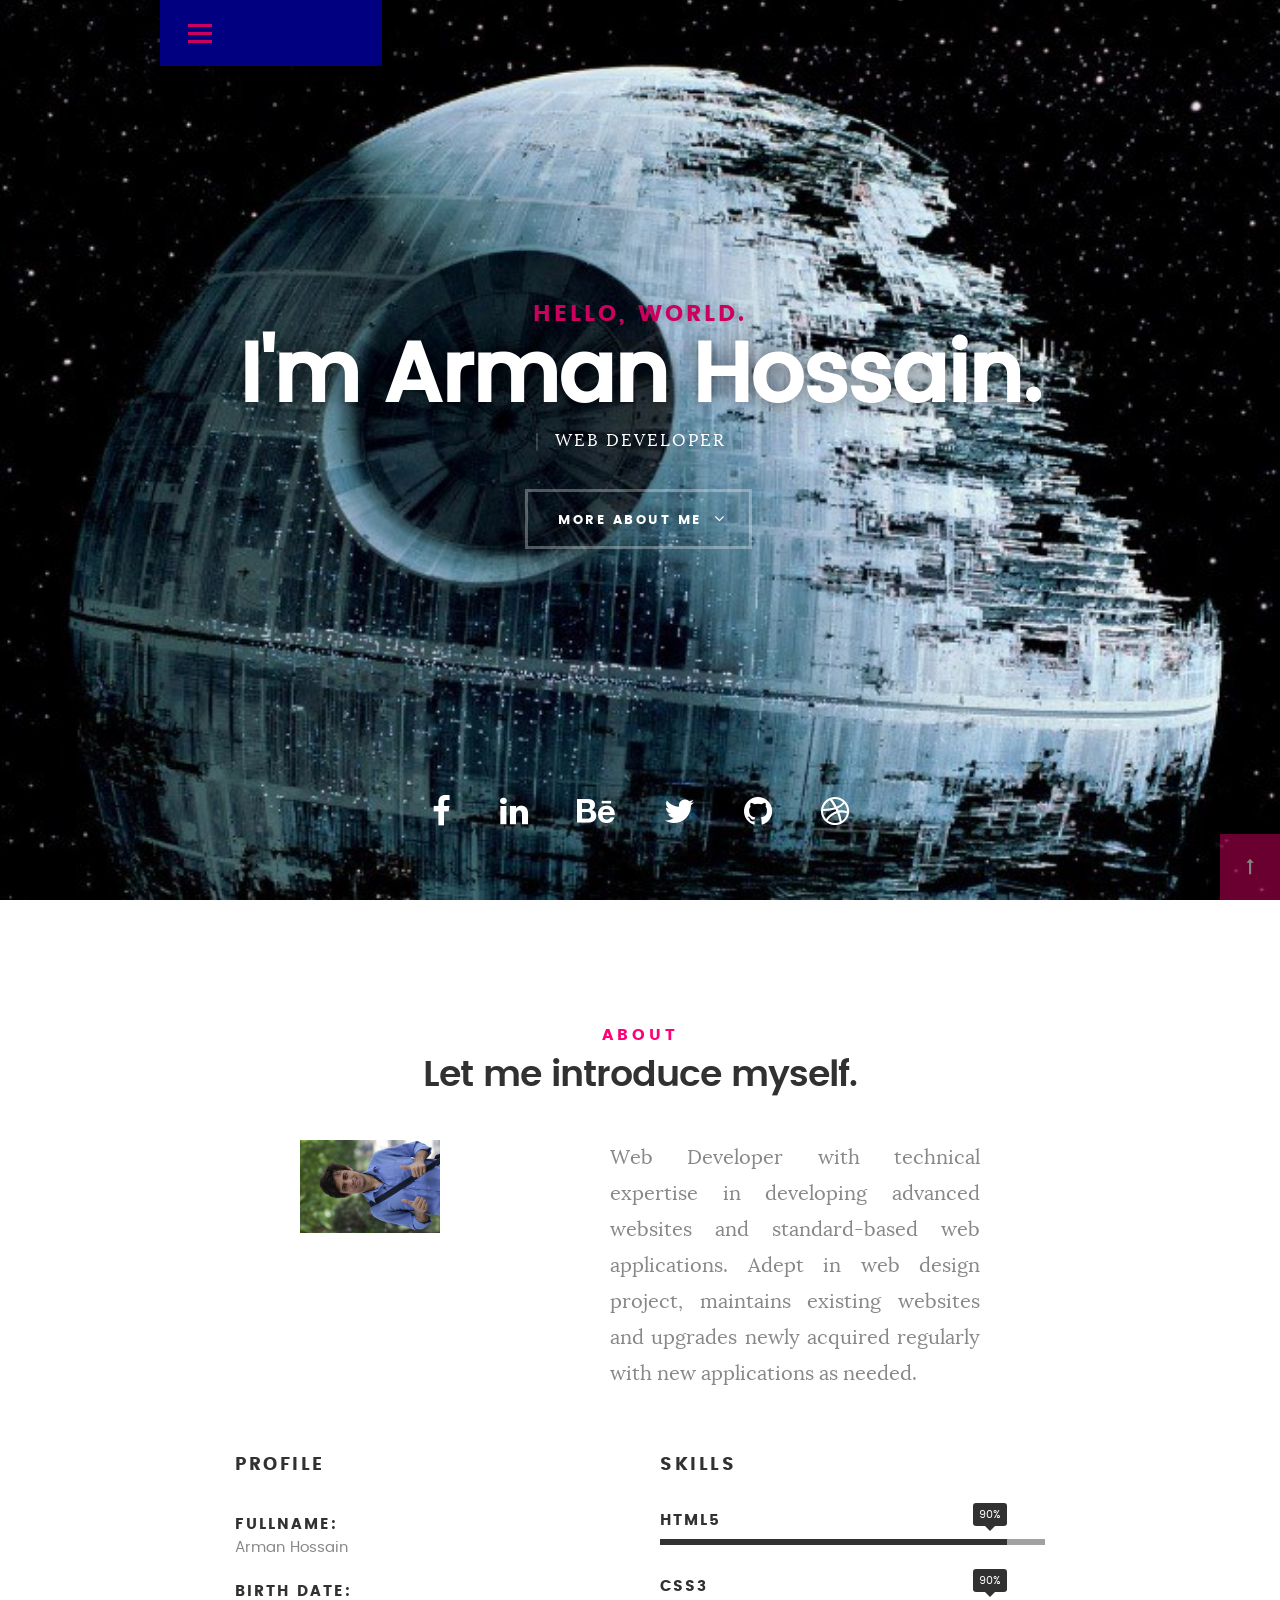
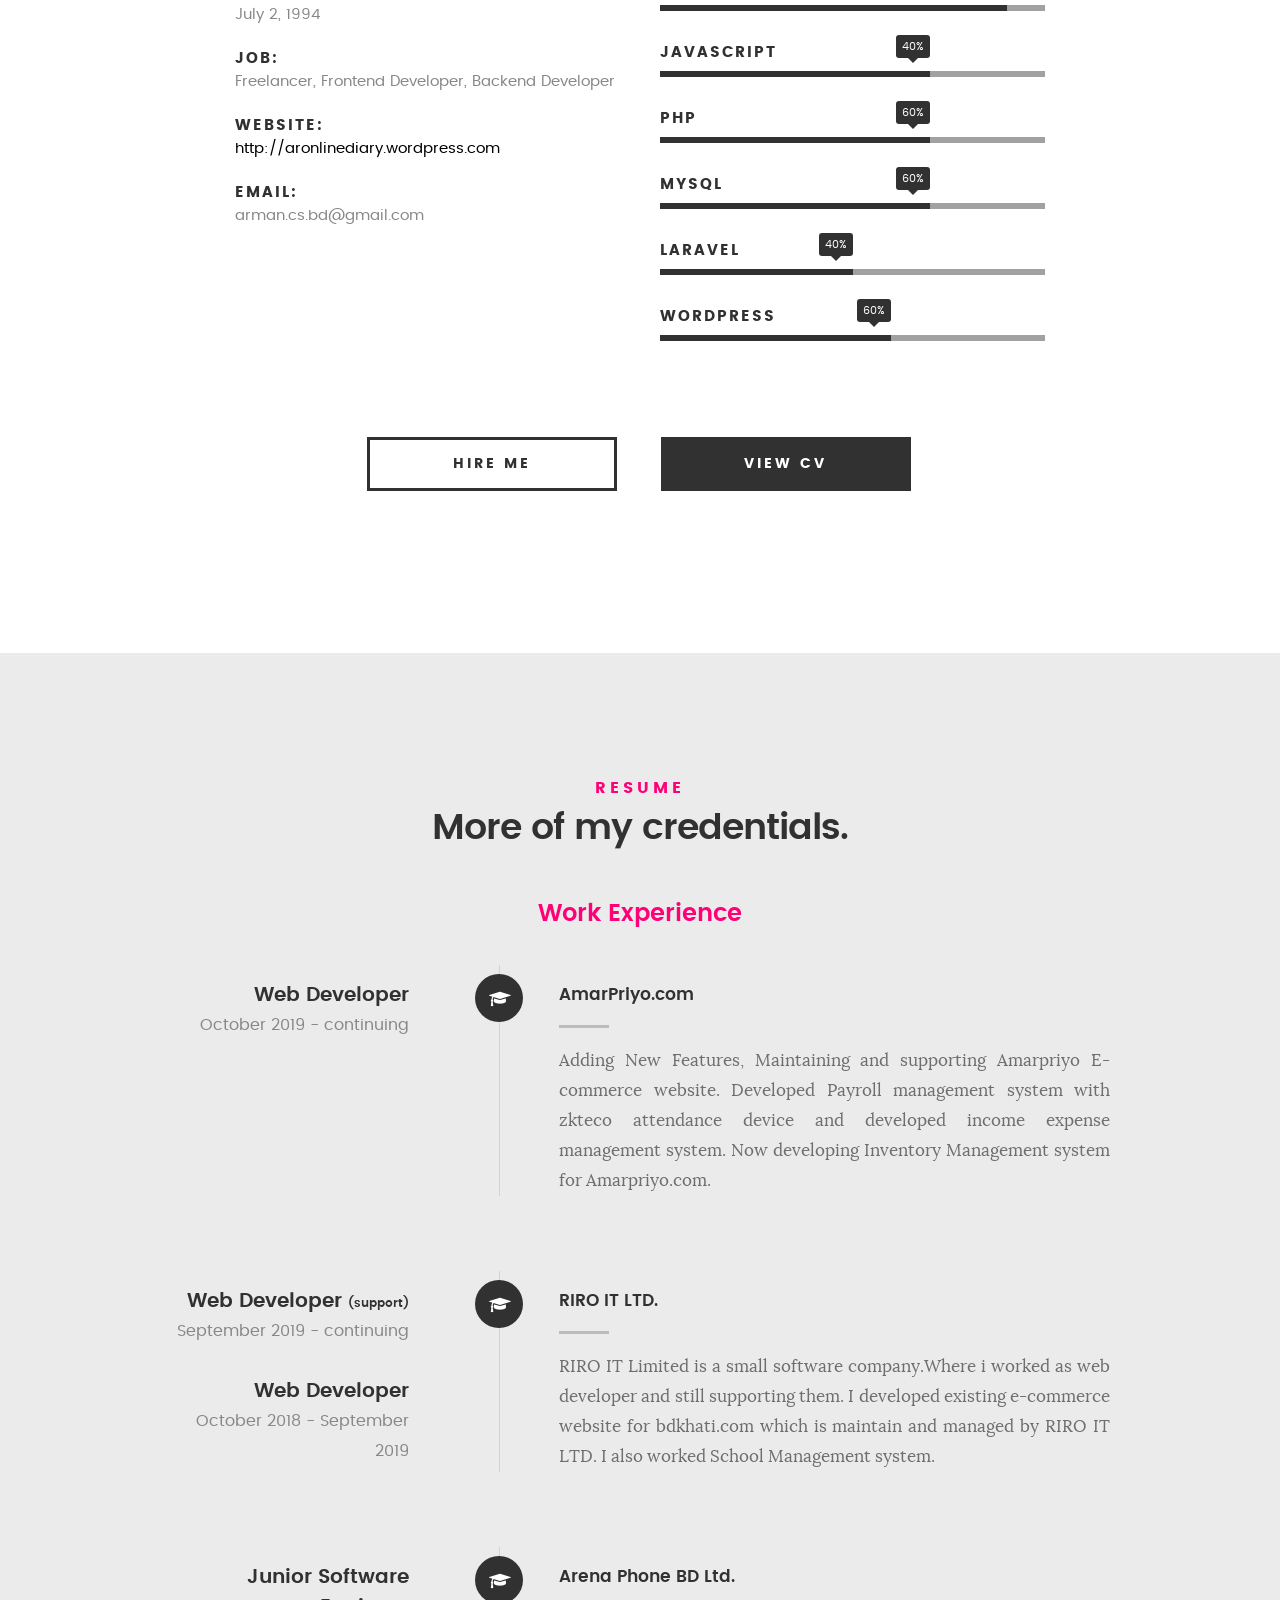
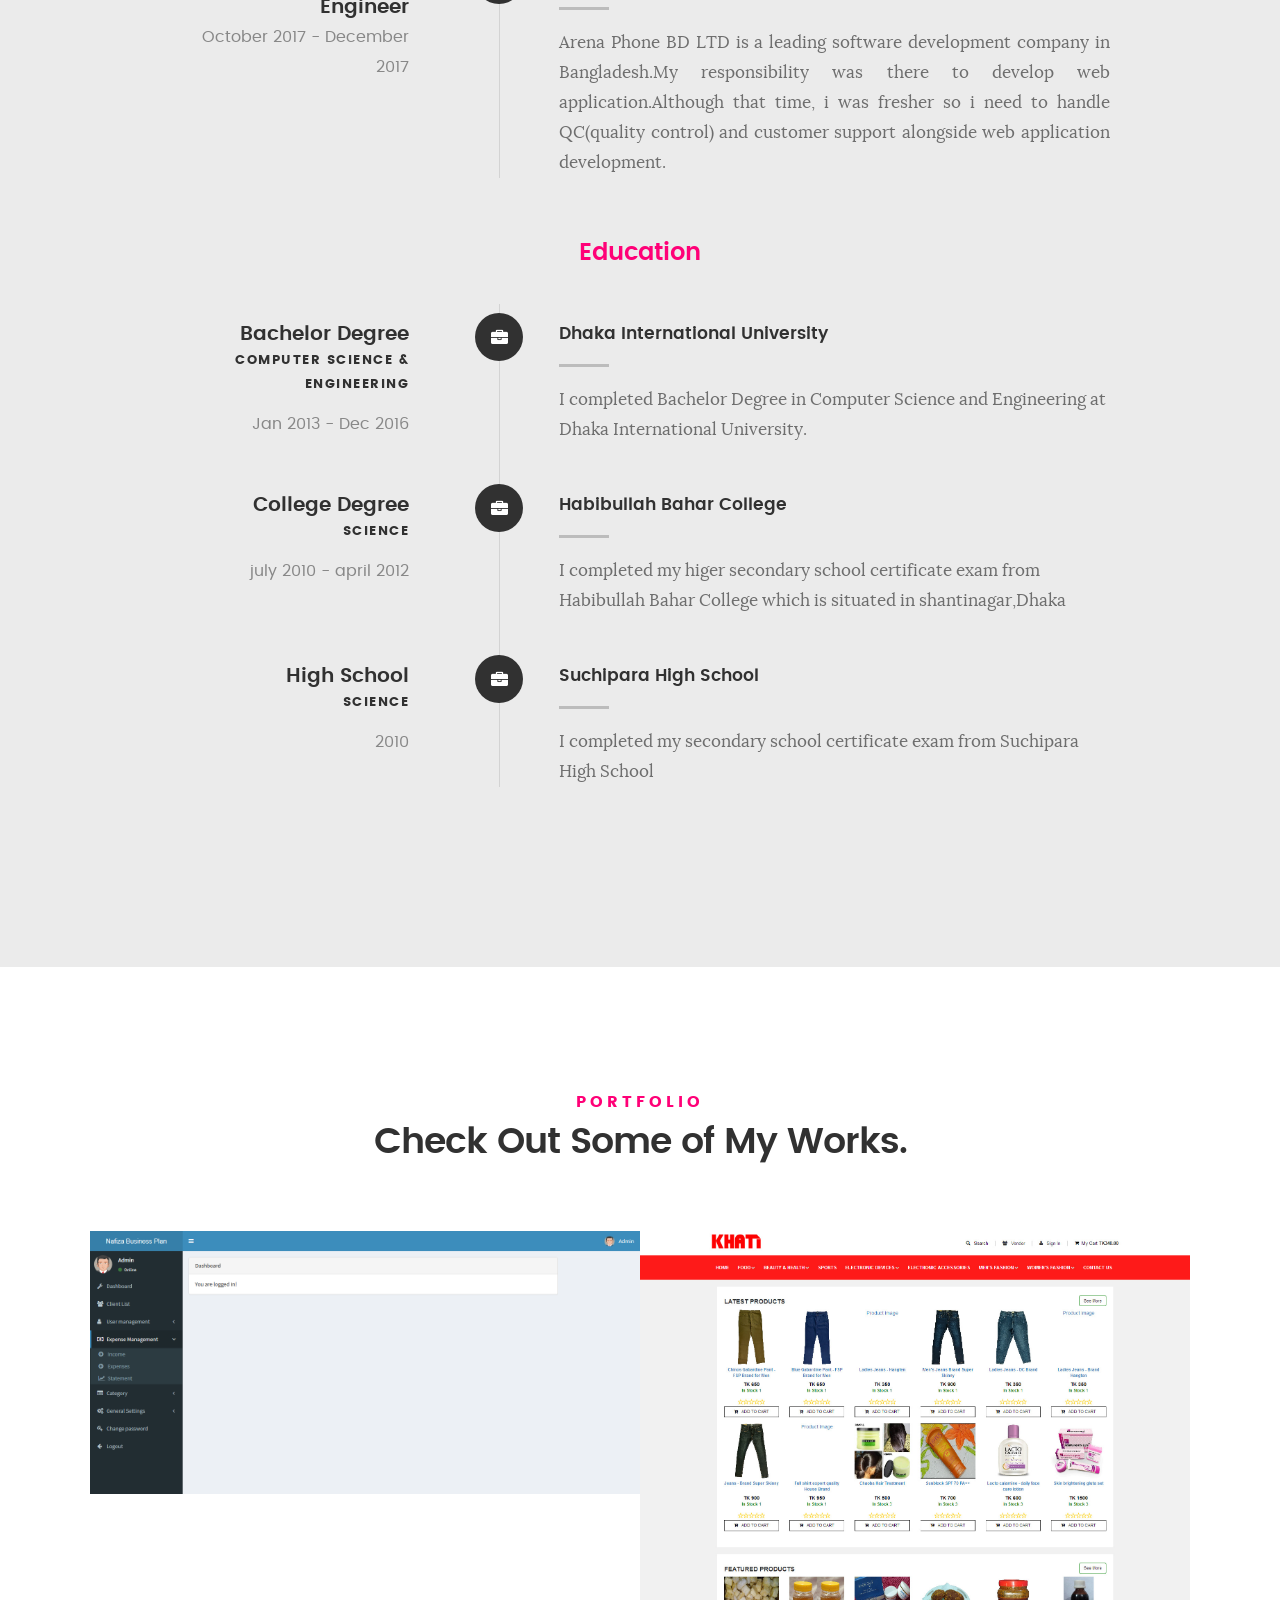
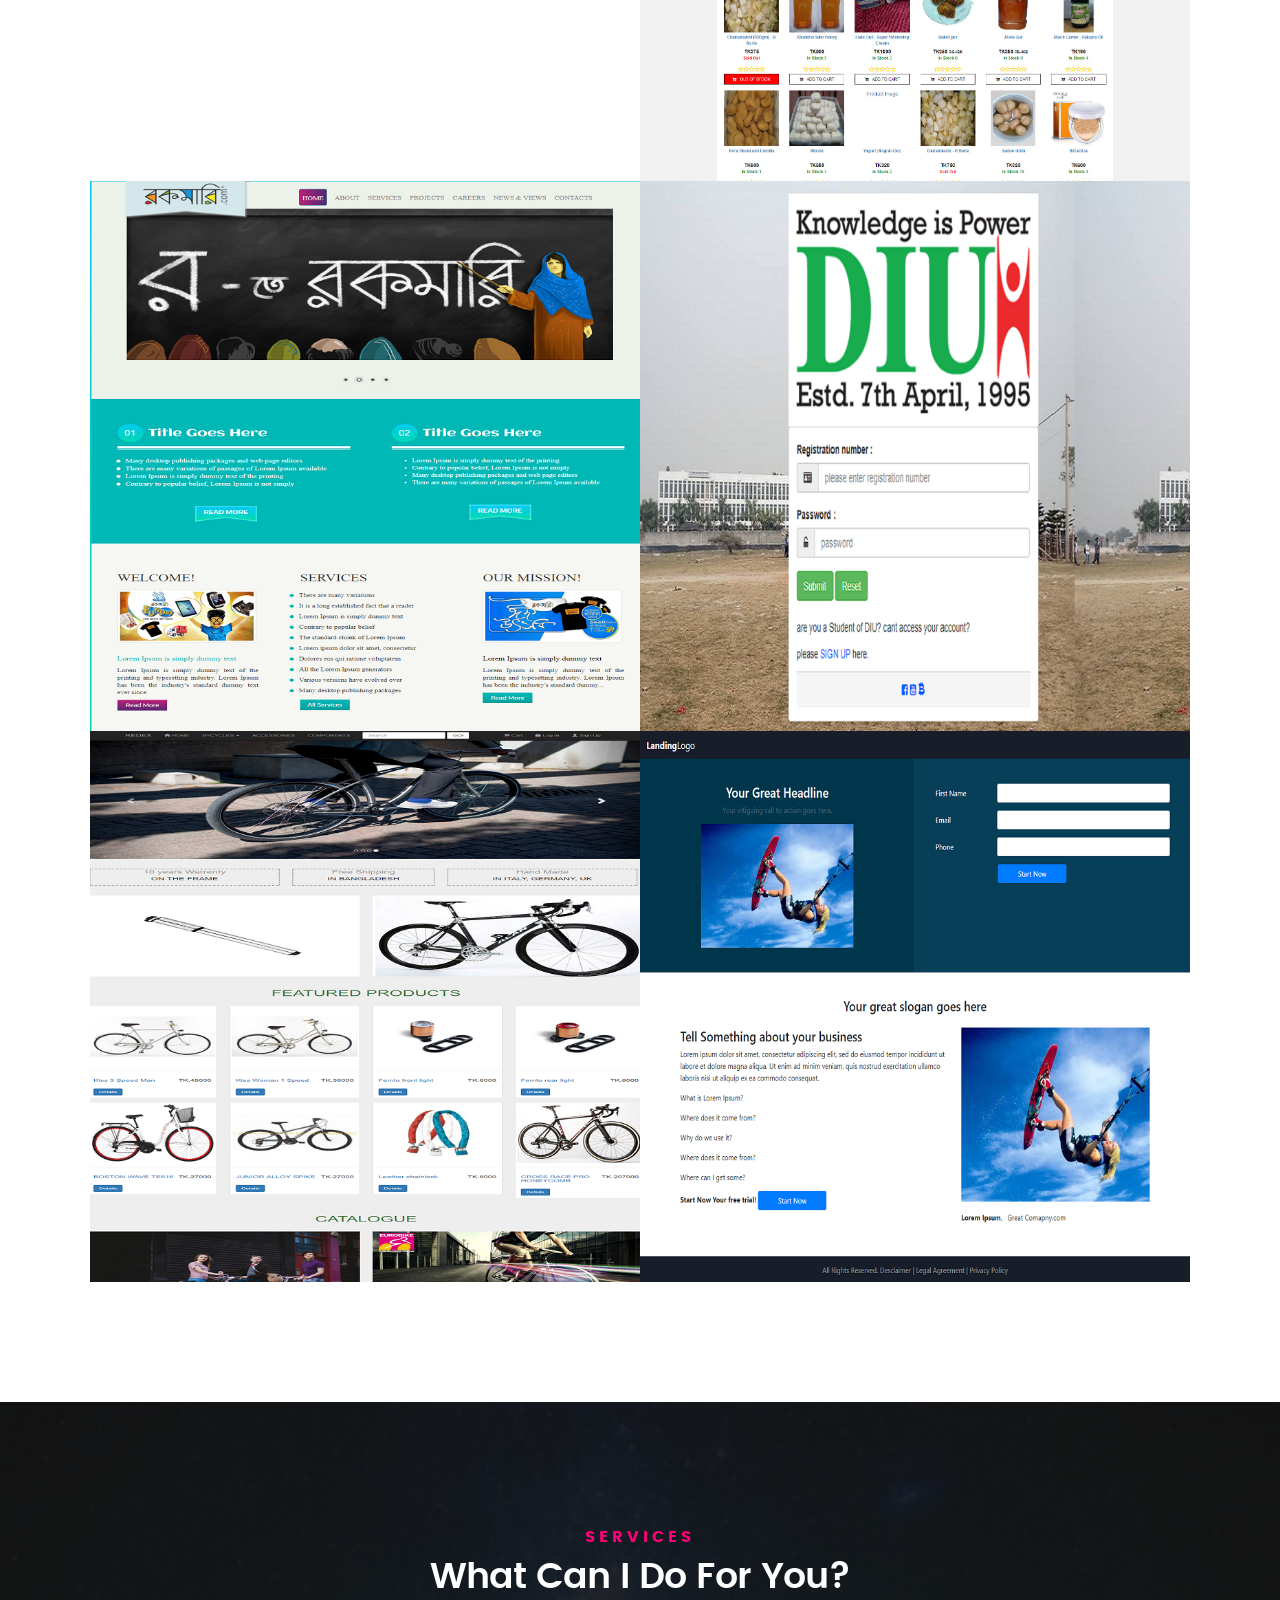
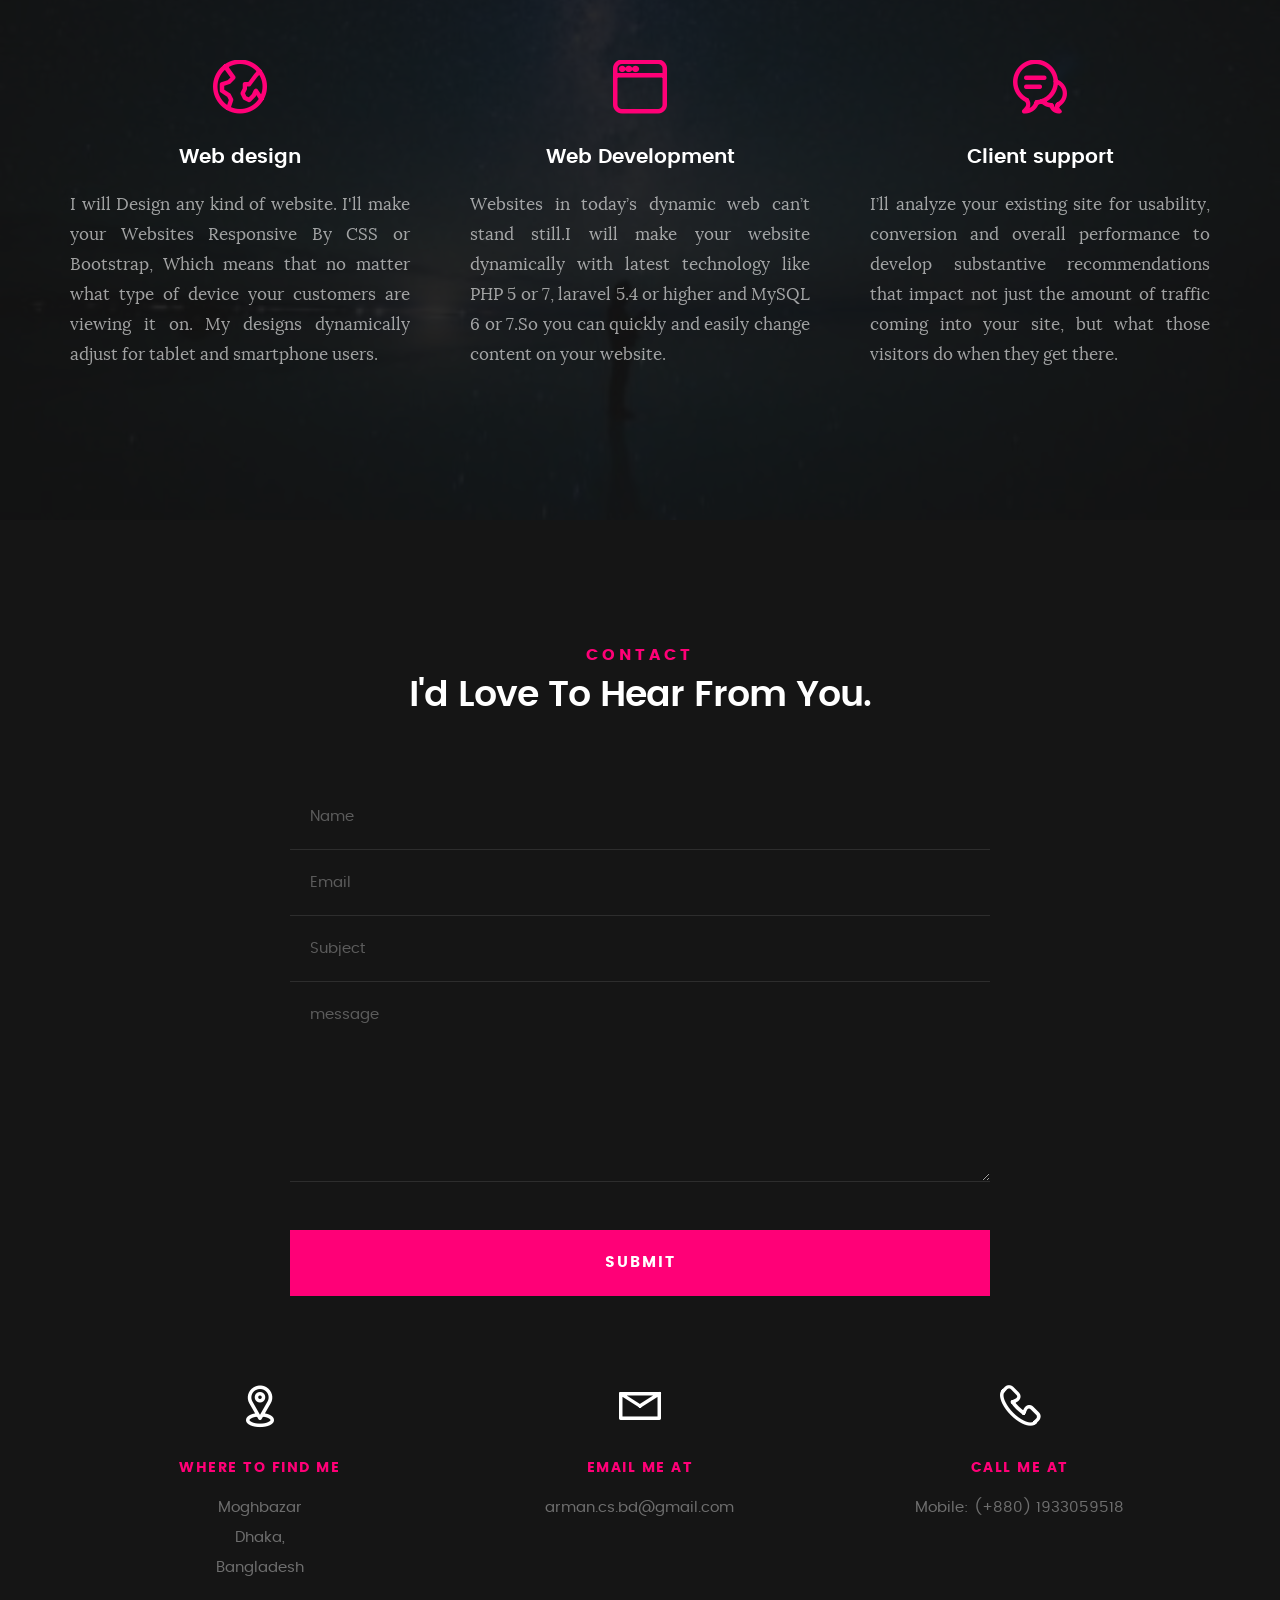
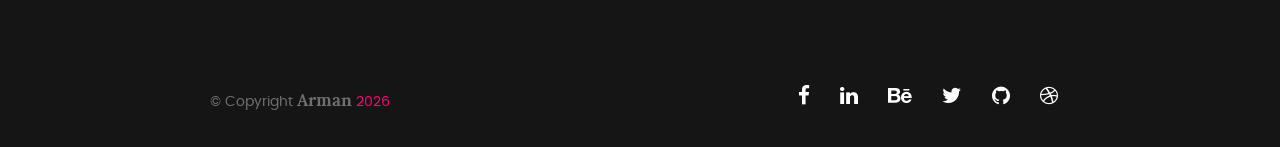
==== index.html @ 69e5c5ca "updated mysel education and skill" ====
<!DOCTYPE html>
<!--[if IE 8 ]><html class="no-js oldie ie8" lang="en"> <![endif]-->
<!--[if IE 9 ]><html class="no-js oldie ie9" lang="en"> <![endif]-->
<!--[if (gte IE 9)|!(IE)]><!--><html class="no-js" lang="en"> <!--<![endif]-->
<head>

   <!--- basic page needs
   ================================================== -->
   <meta charset="utf-8">
	<title>Arman</title>
	<meta name="description" content="">  
	<meta name="author" content="">

   <!-- mobile specific metas
   ================================================== -->
	<meta name="viewport" content="width=device-width, initial-scale=1, maximum-scale=1">

 	<!-- CSS
   ================================================== -->
   <link rel="stylesheet" href="css/base.css">  
   <link rel="stylesheet" href="css/main.css">
   <link rel="stylesheet" href="css/vendor.css">     

   <!-- script
   ================================================== -->   
	<script src="js/modernizr.js"></script>
	<script src="js/pace.min.js"></script>

   <!-- favicons
	================================================== -->
	<!-- <link rel="icon" type="image/png" href="favicon.png"> -->

</head>

<body id="top">

	<!-- header 
   ================================================== -->
   <header>   	
   	<div class="row">

   		<div class="top-bar">
   			<a class="menu-toggle" href="#"><span>Menu</span></a>

	   		<div class="logo">
		         <a href="index.html">Arman</a>
		      </div>		      

		   	<nav id="main-nav-wrap">
					<ul class="main-navigation">
						<li class="current"><a class="smoothscroll"  href="#intro" title="">Home</a></li>
						<li><a class="smoothscroll"  href="#about" title="">About</a></li>
						<li><a class="smoothscroll"  href="#resume" title="">Resume</a></li>
						<li><a class="smoothscroll"  href="#portfolio" title="">Portfolio</a></li>
						<li><a class="smoothscroll"  href="#services" title="">Services</a></li>					
						<li><a class="smoothscroll"  href="#contact" title="">Contact</a></li>					
					</ul>
				</nav>    		
   		</div> <!-- /top-bar --> 
   		
   	</div> <!-- /row --> 		
   </header> <!-- /header -->

	<!-- intro section
   ================================================== -->
   <section id="intro">   

   	<!-- <div class="intro-overlay"></div>	 -->

   	<div class="intro-content">
   		<div class="row">

   			<div class="col-twelve">

	   			<h5>Hello, World.</h5>
	   			<h1>I'm Arman Hossain.</h1>

	   			<p class="intro-position">
	   				<!-- <span>Web Developer</span> -->
	   				<span>Web Developer</span> 
	   			</p>

	   			<a class="button stroke smoothscroll" href="#about" title="">More About Me</a>

	   		</div>  
   			
   		</div>   		 		
   	</div> <!-- /intro-content --> 

   	<ul class="intro-social">        
         <li><a href="https://www.facebook.com/raajucs" target="_blank"><i class="fa fa-facebook"></i></a></li>
         <li><a href="https://www.linkedin.com/in/rajucs/" target="_blank"><i class="fa fa-linkedin"></i></a></li>
         <li><a href="https://www.behance.net/rajucs" target="_blank"><i class="fa fa-behance"></i></a></li>
         <li><a href="https://twitter.com/raajucs" target="_blank"><i class="fa fa-twitter"></i></a></li>
         <li><a href="http://github.com/rajucs/" target="_blank"><i class="fa fa-github"></i></a></li>
         <!-- <li><a href="https://medium.com/@armancs" target="_blank"><i class="fa fa-medium"></i></a></li> -->
         <li><a href="#" target="_blank"><i class="fa fa-dribbble"></i></a></li>
      </ul> <!-- /intro-social -->      	

   </section> <!-- /intro -->


   <!-- about section
   ================================================== -->
   <section id="about">  

   	<div class="row section-intro">
   		<div class="col-twelve">

   			<h5>About</h5>
   			<h1>Let me introduce myself.</h1>

   			<div class="intro-info">

   				<div class="col-three">
   					<img src="images/profile-pic.JPG" alt="Profile Picture">
   				</div>

   				<div class="col-nine">
   					<p class="lead">Web Developer with technical expertise in developing advanced websites and standard-based web
applications. Adept in web design project, maintains existing websites and upgrades newly
acquired regularly with new applications as needed.</p>
   				</div>
   			</div>   			

   		</div>   		
   	</div> <!-- /section-intro -->

   	<div class="row about-content">

   		<div class="col-six tab-full">

   			<h3>Profile</h3>
   			<p></p>

   			<ul class="info-list">
   				<li>
   					<strong>Fullname:</strong>
   					<span>Arman Hossain</span>
   				</li>
   				<li>
   					<strong>Birth Date:</strong>
   					<span>July 2, 1994</span>
   				</li>
   				<li>
   					<strong>Job:</strong>
   					<span>Freelancer, Frontend Developer, Backend Developer</span>
   				</li>
   				<li>
   					<strong>Website:</strong>
   					<span><a href="http://aronlinediary.wordpress.com">http://aronlinediary.wordpress.com</a></span>
   				</li>
   				<li>
   					<strong>Email:</strong>
   					<span>arman.cs.bd@gmail.com</span>
   				</li>

   			</ul> <!-- /info-list -->

   		</div>

   		<div class="col-six tab-full">

   			<h3>Skills</h3>
   			<p></p>

				<ul class="skill-bars">
				   <li>
				   	<div class="progress percent90"><span>90%</span></div>
				   	<strong>HTML5</strong>
				   </li>
				   <li>
				   	<div class="progress percent90"><span>90%</span></div>
				   	<strong>CSS3</strong>
				   </li>
				   <li>
				   	<div class="progress percent70"><span>40%</span></div>
				   	<strong>JavaScript</strong>
				   </li>
				   <li>
				   	<div class="progress percent70"><span>60%</span></div>
				   	<strong>PHP</strong>
				   </li>
				   <li>
				   	<div class="progress percent70"><span>60%</span></div>
				   	<strong>MySQL</strong>
				   </li>
				   <li>

				   	<div class="progress percent50"><span>40%</span></div>
				   	<strong>Laravel</strong>
				   </li>
				   <li>

				   	<div class="progress percent60"><span>60%</span></div>
				   	<strong>Wordpress</strong>
				   </li>
      
				</ul> <!-- /skill-bars -->		

   		</div>

   	</div>

   	<div class="row button-section">
   		<div class="col-twelve">
   			<a href="#contact" title="Hire Me" class="button stroke smoothscroll">Hire Me</a>
   			<a href="https://rajucs.github.io/cv/" title="View CV" class="button button-primary">View CV</a>
   		</div>   		
   	</div>

   </section> <!-- /process-->    


   <!-- resume Section
   ================================================== -->
	<section id="resume" class="grey-section">

		<div class="row section-intro">
   		<div class="col-twelve">

   			<h5>Resume</h5>
   			<h1>More of my credentials.</h1>

   		</div>   		
   	</div> <!-- /section-intro--> 

   	<div class="row resume-timeline">

   		<div class="col-twelve resume-header">

   			<h2>Work Experience</h2>

   		</div> <!-- /resume-header -->

   		<div class="col-twelve">

   			<div class="timeline-wrap">

	   			<div class="timeline-block">

	   				<div class="timeline-ico">
	   					<i class="fa fa-graduation-cap"></i>
	   				</div>

	   				<div class="timeline-header">
	   					<h3>Web Developer</small></h3>
	   					<p>October 2019 - continuing</p>
	   				</div>

	   				<div class="timeline-content">
	   					<h4>AmarPriyo.com</h4>
	   					<p style="text-align: justify;">Adding New Features, Maintaining and supporting Amarpriyo E-commerce website. Developed Payroll management system with zkteco attendance device and developed income expense management system. Now developing Inventory Management system for Amarpriyo.com. </p>
	   				</div>

	   			</div> <!-- /timeline-block -->

   			</div> <!-- /timeline-wrap -->   			

   		</div> <!-- /col-twelve -->

		
   		<div class="col-twelve">

   			<div class="timeline-wrap">

	   			<div class="timeline-block">

	   				<div class="timeline-ico">
	   					<i class="fa fa-graduation-cap"></i>
	   				</div>

	   				<div class="timeline-header">
	   					<h3>Web Developer <small>(support)</small></h3>
	   					<p>September 2019 - continuing</p>
	   					<h3>Web Developer</h3>
	   					<p>October 2018 - September 2019</p>
	   				</div>

	   				<div class="timeline-content">
	   					<h4>RIRO IT LTD.</h4>
	   					<p style="text-align: justify;">RIRO IT Limited is a small software company.Where i worked as web developer and still supporting them. I developed existing e-commerce website for bdkhati.com which is maintain and managed by RIRO IT LTD. I also worked School Management system.</p>
	   				</div>

	   			</div> <!-- /timeline-block -->

   			</div> <!-- /timeline-wrap -->   			

   		</div> <!-- /col-twelve -->
   				
		<div class="col-twelve">

   			<div class="timeline-wrap">

	   			<div class="timeline-block">

	   				<div class="timeline-ico">
	   					<i class="fa fa-graduation-cap"></i>
	   				</div>

	   				<div class="timeline-header">
	   					<h3>Junior Software Engineer</h3>
	   					<p>October 2017 - December 2017</p>
	   				</div>

	   				<div class="timeline-content">
	   					<h4>Arena Phone BD Ltd.</h4>
	   					<p style="text-align: justify;">Arena Phone BD LTD is a leading software development company in Bangladesh.My responsibility was there to develop web application.Although that time, i was fresher so i need to handle QC(quality control) and customer support alongside web application development.</p>
	   				</div>

	   			</div> <!-- /timeline-block -->

   			</div> <!-- /timeline-wrap -->   			

   		</div> <!-- /col-twelve -->
   		
   	</div> <!-- /resume-timeline -->
   	
   	<div class="row resume-timeline">

   		<div class="col-twelve resume-header">

   			<h2>Education</h2>

   		</div> <!-- /resume-header -->

   		<div class="col-twelve">

   			<div class="timeline-wrap">

   				<div class="timeline-block">

	   				<div class="timeline-ico">
	   					<i class="fa fa-briefcase"></i>
	   				</div>

	   				<div class="timeline-header">
	   					<h3>Bachelor Degree</h3>
	   					<h6>Computer Science & Engineering</h6>
	   					<p>Jan 2013 - Dec 2016</p>
	   				</div>

	   				<div class="timeline-content">
	   					<h4>Dhaka International University</h4>

	   					<p>I completed Bachelor Degree in Computer Science and Engineering at Dhaka International University.</p>
	   				</div>

	   			</div> <!-- /timeline-block -->

	   			<div class="timeline-block">

	   				<div class="timeline-ico">
	   					<i class="fa fa-briefcase"></i>
	   				</div>

	   				<div class="timeline-header">
	   					<h3>College Degree</h3>
	   					<h6>Science</h6>
	   					<p>july 2010 - april 2012</p>
	   				</div>

	   				<div class="timeline-content">
	   					<h4>Habibullah Bahar College</h4>
	   					
	   					<p>I completed my higer secondary school certificate exam from Habibullah Bahar College which is situated in shantinagar,Dhaka</p>
	   				</div>

	   			</div> <!-- /timeline-block -->

	   			<div class="timeline-block">

	   				<div class="timeline-ico">
	   					<i class="fa fa-briefcase"></i>
	   				</div>

	   				<div class="timeline-header">
	   					<h3>High School</h3>
	   					<h6>Science</h6>
	   					<p>2010</p>
	   				</div>

	   				<div class="timeline-content">
	   					<h4>Suchipara High School</h4>
	   					
	   					<p>I completed my secondary school certificate exam from Suchipara High School</p>
	   				</div>

	   			</div> <!-- /timeline-block -->

   			</div> <!-- /timeline-wrap -->   			

   		</div> <!-- /col-twelve -->
   		
   	</div> <!-- /resume-timeline -->
		
	</section> <!-- /features -->


	<!-- Portfolio Section
   ================================================== -->
	<section id="portfolio">

		<div class="row section-intro">
   		<div class="col-twelve">

   			<h5>Portfolio</h5>
   			<h1>Check Out Some of My Works.</h1>

   			<p class="lead"></p>

   		</div>   		
   	</div> <!-- /section-intro--> 

   	<div class="row portfolio-content">

   		<div class="col-twelve">

   			<!-- portfolio-wrapper -->
	         <div id="folio-wrapper" class="block-1-2 block-mob-full stack">
	         	<div class="bgrid folio-item" style="height: 550px;">
	               <div class="item-wrap">
	               	<img src="images/portfolio/nzbp.png" alt="Beetle">
	                  <a href="#modal-06" class="overlay">                  	                 
	                     <div class="folio-item-table">
	                     	<div class="folio-item-cell">
	                     		<h3 class="folio-title">Nafiza Business Plan</h3>	     					    
		     					    	<span class="folio-types">
		     					       	  Income Expense Manager
		     					      </span>		     		
		     					   </div>  	                      	
	                     </div>                    
	                  </a>
	               </div>
        		</div> <!-- /folio-item -->  
			 <div class="bgrid folio-item" style="height: 550px;">
	               <div class="item-wrap">
	               	<img src="images/portfolio/khati-index.jpg" alt="Beetle">
	                  <a href="#modal-05" class="overlay">                  	                 
	                     <div class="folio-item-table">
	                     	<div class="folio-item-cell">
	                     		<h3 class="folio-title">Khati</h3>	     					    
		     					    	<span class="folio-types">
		     					       	  E-Commerce Website
		     					      </span>		     		
		     					   </div>  	                      	
	                     </div>                    
	                  </a>
	               </div>
        		</div> <!-- /folio-item -->  

	         	<div class="bgrid folio-item">
	               <div class="item-wrap">
	               	<img src="images/portfolio/rokomari.png" alt="Liberty">
	                  <a href="#modal-01" class="overlay">	                  	           
	                     <div class="folio-item-table">
	                     	<div class="folio-item-cell">
		     					       <h3 class="folio-title">Rokomari</h3>	     					    
		     					    	 <span class="folio-types">
		     					       	  Web Design
		     					       </span>
		     					   </div>	                      	
	                     </div>                    
	                  </a>
	               </div>	               
	        		</div> <!-- /folio-item -->

	        		<div class="bgrid folio-item">
	               <div class="item-wrap">
	               	<img src="images/portfolio/diu.png" alt="Shutterbug">
	               	<a href="#modal-02" class="overlay">              		                  
	                     <div class="folio-item-table">
	                     	<div class="folio-item-cell">
	                     		<h3 class="folio-title">Blackboard</h3>	     					    
		     					    	<span class="folio-types">
		     					       	  Web Development
		     					      </span>		     		
		     					   </div> 	                      	
	                     </div>                    
	                  </a>
	               </div>
	        		</div> <!-- /folio-item -->

	            <div class="bgrid folio-item">
	               <div class="item-wrap">
	               	<img src="images/portfolio/bikeshop.png"alt="Clouds">
	                  <a href="#modal-03" class="overlay">             		                  
	                     <div class="folio-item-table">
	                     	<div class="folio-item-cell">
	                     		<h3 class="folio-title">BikShop</h3>	     					    
		     					    	<span class="folio-types">
		     					       	  Web Design
		     					      </span>		     		
		     					   </div> 	                      	
	                     </div>                    
	                  </a>
	               </div>
	        		</div> <!-- /folio-item -->

	            <div class="bgrid folio-item">
	               <div class="item-wrap">
	               	<img src="images/portfolio/landingpage.png" alt="Beetle">
	                  <a href="#modal-04" class="overlay">                  	                 
	                     <div class="folio-item-table">
	                     	<div class="folio-item-cell">
	                     		<h3 class="folio-title">Landing Page</h3>	     					    
		     					    	<span class="folio-types">
		     					       	  Web Design
		     					      </span>		     		
		     					   </div>  	                      	
	                     </div>                    
	                  </a>
	               </div>
	        		</div> <!-- /folio-item -->     
  

	            <!-- modal popups - begin
	            ============================================================= -->
	            <div id="modal-01" class="popup-modal slider mfp-hide">	

				     	<div class="media">
				     		<img src="images/portfolio/modals/rokomari.png" alt="" />
				     	</div>      	

					   <div class="description-box">
					      <h4>Rokomari</h4>		      
					      <p>This is a demo website for rokomari.</p>

					      <div class="categories">Web Design</div>			               
					   </div>

			         <div class="link-box">
			            <a href="https://rajucs.github.io/rokomari/">Details</a>
					      <a href="#" class="popup-modal-dismiss">Close</a>
			         </div>		      

				   </div> <!-- /modal-01 -->

				   <div id="modal-02" class="popup-modal slider mfp-hide">	

				     	<div class="media">
				     		<img src="images/portfolio/modals/diu.png" alt="" />
				     	</div>      	

					   <div class="description-box">
					      <h4>Blackboard</h4>		      
					      <p>This is file sharing website. Form this platform teachers can share their class document and other resources to their student.</p>

					      <div class="categories">Web Development</div>			               
					   </div>

			         <div class="link-box">
			            <a href="http://www.behance.net">Details</a>
					      <a href="#" class="popup-modal-dismiss">Close</a>
			         </div>		      

				   </div> <!-- /modal-02 -->

				   <div id="modal-03" class="popup-modal slider mfp-hide">	

				     	<div class="media">
				     		<img src="images/portfolio/modals/bikeshop.png" alt="" />
				     	</div>      	

					   <div class="description-box">
					      <h4>Bikeshop</h4>		      
					      <p>This is simple e-commerce website for bikeshop</p>

					      <div class="categories">Web Design</div>			               
					   </div>

			         <div class="link-box">
			            <a href="">Details</a>
					      <a href="#" class="popup-modal-dismiss">Close</a>
			         </div>		      

				   </div> <!-- /modal-03 -->

				   <div id="modal-04" class="popup-modal slider mfp-hide">	

				     	<div class="media">
				     		<img src="images/portfolio/modals/landingpage.png" alt="" />
				     	</div>      	

					   <div class="description-box">
					      <h4>Bikeshop</h4>		      
						   <p>This is Landing page for my client in fiverr.com. I also design many website for my personal skill also for my client.</p>
					      <div class="categories">Web Design</div>			               
					   </div>

			         <div class="link-box">
			            <a href="https://rajucs.github.io/bikeshop">Details</a>
					      <a href="#" class="popup-modal-dismiss">Close</a>
			         </div>		      

				   </div> <!-- /modal-04 -->
			 
			 <div id="modal-05" class="popup-modal slider mfp-hide">	

				     	<div class="media">
				     		<img src="images/portfolio/modals/khati-category.png" alt="" />
				     	</div>      	

					   <div class="description-box">
					      <h4>Khati E-Commerce Website</h4>		      
					      <p>Khati website was developed with laravel. I also developed its some function and design like now front end design and some other functionality from admin.</p>

					      <div class="categories">E-Commerce Website</div>			               
					   </div>

			         <div class="link-box">
			            <a href="http://www.bdkhati.com/">Details</a>
					      <a href="#" class="popup-modal-dismiss">Close</a>
			         </div>		      

				   </div> <!-- /modal-05 -->

				   <div id="modal-06" class="popup-modal slider mfp-hide">	

				     	<div class="media">
				     		<img src="images/portfolio/modals/nzbphome.png" alt="" />
				     	</div>      	

					   <div class="description-box">
					      <h4>Nafiza Business Plan</h4>		      
					      <p>This is income expense manager web application for small and large business or offices.</p>

					      <div class="categories">Web Development</div>			               
					   </div>

			         <div class="link-box">
			            <a href="https://nafizabp.com">Details</a>
					      <a href="#" class="popup-modal-dismiss">Close</a>
			         </div>		      

				   </div> <!-- /modal-01 -->


				   <!-- modal popups - end
	            ============================================================= -->

	         </div> <!-- /portfolio-wrapper --> 

   		</div>  <!-- /twelve -->   

   	</div> <!-- /portfolio-content --> 
		
	</section> <!-- /portfolio -->	
	<!-- services Section
   ================================================== -->
	<section id="services">

		<div class="overlay"></div>

		<div class="row section-intro">
   		<div class="col-twelve">

   			<h5>Services</h5>
   			<h1>What Can I Do For You?</h1>

   			<p class="lead"></p>

   		</div>   		
   	</div> <!-- /section-intro -->

   	<div class="row services-content">

   		<div id="owl-slider" class="owl-carousel services-list">

	      	<div class="service">	

	      		<span class="icon"><i class="icon-earth"></i></span>            

	            <div class="service-content">	

	            	 <h3>Web design</h3>

		            <p class="desc">I will Design any kind of website. I'll make your Websites Responsive By CSS or Bootstrap, Which means that  no matter what type of device your customers are viewing it on. My designs dynamically adjust for tablet and smartphone users.
	         		</p>
	         		
	         	</div> 	         	 

				</div> <!-- /service -->

				<div class="service">	

					<span class="icon"><i class="icon-window"></i></span>                          

	            <div class="service-content">	

	            	<h3>Web Development</h3>  

		            <p class="desc">Websites in today’s dynamic web can’t stand still.I will make your website dynamically with latest technology like PHP 5 or 7, laravel 5.4 or higher and MySQL 6 or 7.So you can quickly and easily  change content on your website.
	         		</p>

	            </div>	                          

			   </div> <!-- /service -->

			   <div class="service">

			   	<span class="icon"><i class="icon-chat"></i></span>	   	           

	            <div class="service-content">

	            	 <h3>Client support</h3>

		            <p class="desc">I’ll analyze your existing site for usability, conversion and overall performance to develop substantive recommendations that impact not just the amount of traffic coming into your site, but what those visitors do when they get there.
	        			</p> 
	        			
	            </div>	               

			   </div> <!-- /service -->

	      </div> <!-- /services-list -->
   		
   	</div> <!-- /services-content -->
		
	</section> <!-- /services -->	
	
   <!-- contact
   ================================================== -->
	<section id="contact">

		<div class="row section-intro">
   		<div class="col-twelve">

   			<h5>Contact</h5>
   			<h1>I'd Love To Hear From You.</h1>

   			<p class="lead"></p>

   		</div> 
   	</div> <!-- /section-intro -->

   	<div class="row contact-form">

   		<div class="col-twelve">

            <!-- form -->
            <form name="contactForm" id="contactForm" method="post" action="">
      			<fieldset>

                  <div class="form-field">
 						   <input name="contactName" type="text" id="contactName" placeholder="Name" value="" minlength="2" required="">
                  </div>
                  <div class="form-field">
	      			   <input name="contactEmail" type="email" id="contactEmail" placeholder="Email" value="" required="">
	               </div>
                  <div class="form-field">
	     				   <input name="contactSubject" type="text" id="contactSubject" placeholder="Subject" value="">
	               </div>                       
                  <div class="form-field">
	                 	<textarea name="contactMessage" id="contactMessage" placeholder="message" rows="10" cols="50" required=""></textarea>
	               </div>                      
                 <div class="form-field">
                     <button class="submitform">Submit</button>
                     <div id="submit-loader">
                        <div class="text-loader">Sending...</div>                             
       				      <div class="s-loader">
								  	<div class="bounce1"></div>
								  	<div class="bounce2"></div>
								  	<div class="bounce3"></div>
								</div>
							</div>
                  </div>

      			</fieldset>
      		</form> <!-- Form End -->

            <!-- contact-warning -->
            <div id="message-warning">            	
            </div>            
            <!-- contact-success -->
      		<div id="message-success">
               <i class="fa fa-check"></i>Your message was sent, thank you!<br>
      		</div>

         </div> <!-- /col-twelve -->
   		
   	</div> <!-- /contact-form -->

   	<div class="row contact-info">

   		<div class="col-four tab-full">

   			<div class="icon">
   				<i class="icon-pin"></i>
   			</div>

   			<h5>Where to find me</h5>

   			<p>
            Moghbazar<br>
            Dhaka,<br>
          	Bangladesh
            </p>

   		</div>

   		<div class="col-four tab-full collapse">

   			<div class="icon">
   				<i class="icon-mail"></i>
   			</div>

   			<h5>Email Me At</h5>

   			<p>arman.cs.bd@gmail.com			     
			   </p>

   		</div>

   		<div class="col-four tab-full">

   			<div class="icon">
   				<i class="icon-phone"></i>
   			</div>

   			<h5>Call Me At</h5>

   			<p>Mobile: (+880) 1933059518</p>

   		</div>
   		
   	</div> <!-- /contact-info -->
		
	</section> <!-- /contact -->


   <!-- footer
   ================================================== -->

   <footer>
     	<div class="row">

     		<div class="col-six tab-full pull-right social">

     			<ul class="footer-social">        
			      <li><a href="https://www.facebook.com/raajucs" target="_blank"><i class="fa fa-facebook"></i></a></li>
		         <li><a href="https://www.linkedin.com/in/rajucs/" target="_blank"><i class="fa fa-linkedin"></i></a></li>
		         <li><a href="https://www.behance.net/rajucs" target="_blank"><i class="fa fa-behance"></i></a></li>
		         <li><a href="https://twitter.com/raajucs" target="_blank"><i class="fa fa-twitter"></i></a></li>
		         <li><a href="http://github.com/rajucs/" target="_blank"><i class="fa fa-github"></i></a></li>
		         <!-- <li><a href="https://medium.com/@armancs" target="_blank"><i class="fa fa-medium"></i></a></li> -->
		         <li><a href="#" target="_blank"><i class="fa fa-dribbble"></i></a></li>
			   </ul> 
	      		
	      </div>

      	<div class="col-six tab-full">
	      	<div class="copyright">
		        	<span>© Copyright <strong>Arman</strong> <span style="color: #FF0077" id="currentYear"></span></span> 
		        		         	
		         </div>		                  
	      	</div>

	      	<div id="go-top">
		         <a class="smoothscroll" title="Back to Top" href="#top"><i class="fa fa-long-arrow-up"></i></a>
		      </div>

      	</div> <!-- /row -->     	
   </footer>  

   <div id="preloader"> 
    	<div id="loader"></div>
   </div> 

   <!-- Java Script
   ================================================== --> 
   <script src="js/jquery-2.1.3.min.js"></script>
   <script src="js/plugins.js"></script>
   <script src="js/main.js"></script>

</body>

</html>
---- css/base.css ----
/**
 * =================================================================== 
 *
 *  Kards v1.0 Base Stylesheet
 *  url: styleshout.com
 *  03-01-2016
 *  ------------------------------------------------------------------
 *  TOC:
 *  01. reset
 *  02. basic/base setup styles
 *  03. grid
 *  04. MISC
 *
 * =================================================================== 
 */

/** 
 * ===================================================================
 * 01. reset - normalize.css v3.0.2 | MIT License | git.io/normalize
 *
 * ------------------------------------------------------------------- 
 */
html {
	font-family: sans-serif;
	-ms-text-size-adjust: 100%;
	-webkit-text-size-adjust: 100%;
}

body {
	margin: 0;
}

article,
aside,
details,
figcaption,
figure,
footer,
header,
hgroup,
main,
menu,
nav,
section,
summary {
	display: block;
}

audio,
canvas,
progress,
video {
	display: inline-block;
	vertical-align: baseline;
}

audio:not([controls]) {
	display: none;
	height: 0;
}

[hidden],
template {
	display: none;
}

a {
	background: transparent;
}

a:active,
a:hover {
	outline: 0;
}

abbr[title] {
	border-bottom: 1px dotted;
}

b,
strong {
	font-weight: bold;
}

dfn {
	font-style: italic;
}

h1 {
	font-size: 2em;
	margin: 0.67em 0;
}

mark {
	background: #ff0;
	color: #000;
}

small {
	font-size: 80%;
}

sub,
sup {
	font-size: 75%;
	line-height: 0;
	position: relative;
	vertical-align: baseline;
}

sup {
	top: -0.5em;
}

sub {
	bottom: -0.25em;
}

img {
	border: 0;
}

svg:not(:root) {
	overflow: hidden;
}

figure {
	margin: 1em 40px;
}

hr {
	-moz-box-sizing: content-box;
	box-sizing: content-box;
	height: 0;
}

pre {
	overflow: auto;
}

code,
kbd,
pre,
samp {
	font-family: monospace, monospace;
	font-size: 1em;
}

button,
input,
optgroup,
select,
textarea {
	color: inherit;
	font: inherit;
	margin: 0;
}

button {
	overflow: visible;
}

button,
select {
	text-transform: none;
}

button,
html input[type="button"],
input[type="reset"],
input[type="submit"] {
	-webkit-appearance: button;
	cursor: pointer;
}

button[disabled],
html input[disabled] {
	cursor: default;
}

button::-moz-focus-inner,
input::-moz-focus-inner {
	border: 0;
	padding: 0;
}

input {
	line-height: normal;
}

input[type="checkbox"],
input[type="radio"] {
	box-sizing: border-box;
	padding: 0;
}

input[type="number"]::-webkit-inner-spin-button,
input[type="number"]::-webkit-outer-spin-button {
	height: auto;
}

input[type="search"] {
	-webkit-appearance: textfield;
	-moz-box-sizing: content-box;
	-webkit-box-sizing: content-box;
	box-sizing: content-box;
}

input[type="search"]::-webkit-search-cancel-button,
input[type="search"]::-webkit-search-decoration {
	-webkit-appearance: none;
}

fieldset {
	border: 1px solid #c0c0c0;
	margin: 0 2px;
	padding: 0.35em 0.625em 0.75em;
}

legend {
	border: 0;
	padding: 0;
}

textarea {
	overflow: auto;
}

optgroup {
	font-weight: bold;
}

table {
	border-collapse: collapse;
	border-spacing: 0;
}

td,
th {
	padding: 0;
}

/** 
 * ===================================================================
 * 02. basic/base setup styles - (_basic.scss)
 *
 * ------------------------------------------------------------------- 
 */
html {
	font-size: 62.5%;
	box-sizing: border-box;
}

*,
*::before,
*::after {
	box-sizing: inherit;
}

body {
	font-weight: normal;
	line-height: 1;
	text-rendering: optimizeLegibility;
	word-wrap: break-word;
	-webkit-overflow-scrolling: touch;
	-webkit-text-size-adjust: none;
}

body,
input,
button {
	-moz-osx-font-smoothing: grayscale;
	-webkit-font-smoothing: antialiased;
}

/**
 * Media - (_basic.scss)
 * ------------------------------------------------------------------- 
 */
img,
video {
	max-width: 100%;
	height: auto;
}

/**
 * Typography resets - (_basic.scss)
 * ------------------------------------------------------------------- 
 */
div,
dl,
dt,
dd,
ul,
ol,
li,
h1,
h2,
h3,
h4,
h5,
h6,
pre,
form,
p,
blockquote,
th,
td {
	margin: 0;
	padding: 0;
}

h1,
h2,
h3,
h4,
h5,
h6 {
	-webkit-font-variant-ligatures: common-ligatures;
	-moz-font-variant-ligatures: common-ligatures;
	font-variant-ligatures: common-ligatures;
	text-rendering: optimizeLegibility;
}

em,
i {
	font-style: italic;
	line-height: inherit;
}

strong,
b {
	font-weight: bold;
	line-height: inherit;
}

small {
	font-size: 60%;
	line-height: inherit;
}

ol,
ul {
	list-style: none;
}

li {
	display: block;
}

/**
 * links - (_basic.scss)
 * ------------------------------------------------------------------- 
 */
a {
	text-decoration: none;
	line-height: inherit;
}

a img {
	border: none;
}

/**
 * inputs - (_basic.scss)
 * ------------------------------------------------------------------- 
 */
fieldset {
	margin: 0;
	padding: 0;
}

input[type="email"],
input[type="number"],
input[type="search"],
input[type="text"],
input[type="tel"],
input[type="url"],
input[type="password"],
textarea {
	-webkit-appearance: none;
	-moz-appearance: none;
	-ms-appearance: none;
	-o-appearance: none;
	appearance: none;
}

/** 
 * ===================================================================
 * 03. grid - (_grid.scss)
 *
 * ------------------------------------------------------------------- 
 */
.row {
	width: 94%;
	max-width: 1140px;
	margin: 0 auto;
}

.row:before,
.row:after {
	content: "";
	display: table;
}

.row:after {
	clear: both;
}

.row .row {
	width: auto;
	max-width: none;
	margin-left: -20px;
	margin-right: -20px;
}

[class*="col-"],
.bgrid {
	float: left;
}

[class*="col-"] + [class*="col-"].end {
	float: right;
}

[class*="col-"] {
	padding: 0 20px;
}

.col-one {
	width: 8.33333%;
}

.col-two,
.col-1-6 {
	width: 16.66667%;
}

.col-three,
.col-1-4 {
	width: 25%;
}

.col-four,
.col-1-3 {
	width: 33.33333%;
}

.col-five {
	width: 41.66667%;
}

.col-six,
.col-1-2 {
	width: 50%;
}

.col-seven {
	width: 58.33333%;
}

.col-eight,
.col-2-3 {
	width: 66.66667%;
}

.col-nine,
.col-3-4 {
	width: 75%;
}

.col-ten,
.col-5-6 {
	width: 83.33333%;
}

.col-eleven {
	width: 91.66667%;
}

.col-twelve,
.col-full {
	width: 100%;
}

/**
 * small screens - (_grid.scss)
 * --------------------------------------------------------------- 
 */
@media screen and (max-width:1024px) {
	.row .row {
		margin-left: -18px;
		margin-right: -18px;
	}

	[class*="col-"] {
		padding: 0 18px;
	}

}

/**
 * tablets - (_grid.scss)
 * --------------------------------------------------------------- 
 */
@media screen and (max-width:768px) {
	.row {
		width: auto;
		padding-left: 30px;
		padding-right: 30px;
	}

	.row .row {
		padding-left: 0;
		padding-right: 0;
		margin-left: -15px;
		margin-right: -15px;
	}

	[class*="col-"] {
		padding: 0 15px;
	}

	.tab-1-4 {
		width: 25%;
	}

	.tab-1-3 {
		width: 33.33333%;
	}

	.tab-1-2 {
		width: 50%;
	}

	.tab-2-3 {
		width: 66.66667%;
	}

	.tab-3-4 {
		width: 75%;
	}

	.tab-full {
		width: 100%;
	}

}

/**
 * large mobile devices - (_grid.scss)
 * --------------------------------------------------------------- 
 */
@media screen and (max-width:600px) {
	.row {
		padding-left: 25px;
		padding-right: 25px;
	}

	.row .row {
		margin-left: -10px;
		margin-right: -10px;
	}

	[class*="col-"] {
		padding: 0 10px;
	}

	.mob-1-4 {
		width: 25%;
	}

	.mob-1-2 {
		width: 50%;
	}

	.mob-3-4 {
		width: 75%;
	}

	.mob-full {
		width: 100%;
	}

}

/**
 * small mobile devices - (_grid.scss)
 * --------------------------------------------------------------- 
 */
@media screen and (max-width:400px) {
	.row .row {
		padding-left: 0;
		padding-right: 0;
		margin-left: 0;
		margin-right: 0;
	}

	[class*="col-"] {
		width: 100% !important;
		float: none !important;
		clear: both !important;
		margin-left: 0;
		margin-right: 0;
		padding: 0;
	}

	[class*="col-"] + [class*="col-"].end {
		float: none;
	}

}

/** 
 * ===================================================================
 * block grids - (_grid.scss)
 *
 * ------------------------------------------------------------------- 
 */
[class*="block-"]:before,
[class*="block-"]:after {
	content: "";
	display: table;
}

[class*="block-"]:after {
	clear: both;
}

.block-1-6 .bgrid {
	width: 16.66667%;
}

.block-1-4 .bgrid {
	width: 25%;
}

.block-1-3 .bgrid {
	width: 33.33333%;
}

.block-1-2 .bgrid {
	width: 50%;
}

/**
 * Clearing for block grid columns. Allow columns with 
 * different heights to align properly.
 */
.block-1-6 .bgrid:nth-child(6n+1),
.block-1-4 .bgrid:nth-child(4n+1),
.block-1-3 .bgrid:nth-child(3n+1),
.block-1-2 .bgrid:nth-child(2n+1) {
	clear: both;
}

/**
 * small screens - (_grid.scss)
 * --------------------------------------------------------------- 
 */
@media screen and (max-width:1024px) {
	.block-s-1-6 .bgrid {
		width: 16.66667%;
	}

	.block-s-1-4 .bgrid {
		width: 25%;
	}

	.block-s-1-3 .bgrid {
		width: 33.33333%;
	}

	.block-s-1-2 .bgrid {
		width: 50%;
	}

	.block-s-full .bgrid {
		width: 100%;
		clear: both;
	}

	[class*="block-s-"] .bgrid:nth-child(n) {
		clear: none;
	}

	.block-s-1-6 .bgrid:nth-child(6n+1),
	.block-s-1-4 .bgrid:nth-child(4n+1),
	.block-s-1-3 .bgrid:nth-child(3n+1),
	.block-s-1-2 .bgrid:nth-child(2n+1) {
		clear: both;
	}

}

/**
 * tablets - (_grid.scss)
 * --------------------------------------------------------------- 
 */
@media screen and (max-width:768px) {
	.block-tab-1-6 .bgrid {
		width: 16.66667%;
	}

	.block-tab-1-4 .bgrid {
		width: 25%;
	}

	.block-tab-1-3 .bgrid {
		width: 33.33333%;
	}

	.block-tab-1-2 .bgrid {
		width: 50%;
	}

	.block-tab-full .bgrid {
		width: 100%;
		clear: both;
	}

	[class*="block-tab-"] .bgrid:nth-child(n) {
		clear: none;
	}

	.block-tab-1-6 .bgrid:nth-child(6n+1),
	.block-tab-1-4 .bgrid:nth-child(4n+1),
	.block-tab-1-3 .bgrid:nth-child(3n+1),
	.block-tab-1-2 .bgrid:nth-child(2n+1) {
		clear: both;
	}

}

/**
 * large mobile devices - (_grid.scss)
 * --------------------------------------------------------------- 
 */
@media screen and (max-width:600px) {
	.block-mob-1-6 .bgrid {
		width: 16.66667%;
	}

	.block-mob-1-4 .bgrid {
		width: 25%;
	}

	.block-mob-1-3 .bgrid {
		width: 33.33333%;
	}

	.block-mob-1-2 .bgrid {
		width: 50%;
	}

	.block-mob-full .bgrid {
		width: 100%;
		clear: both;
	}

	[class*="block-mob-"] .bgrid:nth-child(n) {
		clear: none;
	}

	.block-mob-1-6 .bgrid:nth-child(6n+1),
	.block-mob-1-4 .bgrid:nth-child(4n+1),
	.block-mob-1-3 .bgrid:nth-child(3n+1),
	.block-mob-1-2 .bgrid:nth-child(2n+1) {
		clear: both;
	}

}

/**
 * stack on small mobile devices - (_grid.scss)
 * --------------------------------------------------------------- 
 */
@media screen and (max-width:400px) {
	.stack .bgrid {
		width: 100% !important;
		float: none !important;
		clear: both !important;
		margin-left: 0;
		margin-right: 0;
	}

}

/** 
 * ===================================================================
 * 04. MISC  - (_grid.scss)
 *
 * ------------------------------------------------------------------- 
 */

/**
 * Clearing - (http://nicolasgallagher.com/micro-clearfix-hack/
 */
.group:before,
.group:after {
	content: "";
	display: table;
}

.group:after {
	clear: both;
}

/**
 * Misc Helper Styles 
 */
.hide {
	display: none;
}

.invisible {
	visibility: hidden;
}

.antialiased {
	-webkit-font-smoothing: antialiased;
	-moz-osx-font-smoothing: grayscale;
}

.remove-bottom {
	margin-bottom: 0;
}

.half-bottom {
	margin-bottom: 1.5rem !important;
}

.add-bottom {
	margin-bottom: 3rem !important;
}

.no-border {
	border: none;
}

.full-width {
	width: 100%;
}

.text-center {
	text-align: center;
}

.text-left {
	text-align: left;
}

.text-right {
	text-align: right;
}

.pull-left {
	float: left;
}

.pull-right {
	float: right;
}

.align-center {
	margin-left: auto;
	margin-right: auto;
	text-align: center;
}

/*# sourceMappingURL=base.css.map */
---- css/main.css ----
/**
 * =================================================================== 
 *
 *  Kards v1.0 Main Stylesheet
 *  url: styleshout.com
 *  03-01-2016
 *  ------------------------------------------------------------------
 *  TOC:
 *  01. webfonts and iconfonts
 *  02. base style overrides
 *  03. typography & general theme styles
 *  04. preloader
 *  05. forms
 *  06. buttons 
 *  07. other components
 *  08. common styles
 *  09. header styles
 *  10. intro
 *  11. about
 *  12. resume
 *  13. portfolio
 *  14. call-to-action section
 *  15. services
 *  16. stats
 *  17. contact
 *  18. footer
 *
 * =================================================================== 
 */


/** 
 * ===================================================================
 * 01. webfonts and iconfonts - (_document-setup.scss)
 *
 * ------------------------------------------------------------------- 
 */
@import url("fonts.css");
@import url("font-awesome/css/font-awesome.min.css");
@import url("micons/micons.css");


/** 
 * ===================================================================
 * 02. base style overrides - (_document-setup.scss)
 *
 * ------------------------------------------------------------------- 
 */
html {
	font-size: 10px;
}

@media only screen and (max-width:1024px) {
	html {
		font-size: 9.411764705882353px;
	}
}
@media only screen and (max-width:768px) {
	html {
		font-size: 10px;
	}
}
@media only screen and (max-width:400px) {
	html {
		font-size: 9.411764705882353px;
	}
}

html, body {
	height: 100%;
}
body {
	background: #151515;
	font-family: "lora-regular", serif;
	font-size: 1.7rem;
	line-height: 3rem;
	color: #6e6e6e;
}

/**
 * links - (_document-setup.scss)
 * -------------------------------------------------------------------
 */
a, a:visited {
	color: #000000;
	-moz-transition: all 0.3s ease-in-out;
	-o-transition: all 0.3s ease-in-out;
	-webkit-transition: all 0.3s ease-in-out;
	-ms-transition: all 0.3s ease-in-out;
	transition: all 0.3s ease-in-out;
}
a:hover, a:focus, a:active {
	color: #FF0077;
	outline: 0;
}

/** 
 * ===================================================================
 * 03. typography & general theme styles - (_document-setup.scss)
 *
 * ------------------------------------------------------------------- 
 */
h1, h2, h3, h4, h5, h6, .h01, .h02, .h03, .h04, .h05, .h06 {
	font-family: "poppins-semibold", sans-serif;
	color: #313131;
	font-style: normal;
	text-rendering: optimizeLegibility;
	margin-bottom: 2.1rem;
}
h3, .h03, h4, .h04 {
	margin-bottom: 1.8rem;
}
h5, .h05, h6, .h06 {
	font-family: "poppins-bold";
	margin-bottom: 1.2rem;
}
h1, .h01 {
	font-size: 3.1rem;
	line-height: 1.355;
	letter-spacing: -.1rem;
}
@media only screen and (max-width:600px) {
	h1, .h01 {
		font-size: 2.6rem;
		letter-spacing: -.07rem;
	}
}
h2, .h02 {
	font-size: 2.4rem;
	line-height: 1.25;
}
h3, .h03 {
	font-size: 2rem;
	line-height: 1.5;
}
h4, .h04 {
	font-size: 1.7rem;
	line-height: 1.765;
}
h5, .h05 {
	font-size: 1.4rem;
	line-height: 1.714;
	text-transform: uppercase;
	letter-spacing: .15rem;
}
h6, .h06 {
	font-size: 1.3rem;
	line-height: 1.846;
	text-transform: uppercase;
	letter-spacing: .15rem;
}
p img {
	margin: 0;
}
p.lead {
	font-family: "lora-regular", serif;
	font-size: 2rem;
	line-height: 1.8;
	color: #888888;
}
@media only screen and (max-width:768px) {
	p.lead {
		font-size: 1.7rem;
	}
}
em, i, strong, b {
	font-size: 1.7rem;
	line-height: 3rem;
	font-style: normal;
	font-weight: normal;
}
em, i {
	font-family: "lora-italic", serif;
}
strong, b {
	font-family: "lora-bold", serif;
}
small {
	font-size: 1.2rem;
	line-height: inherit;
}
blockquote {
	margin: 3rem 0;
	padding-left: 4rem;
	position: relative;
}
blockquote:before {
	content: "\201C";
	font-size: 8rem;
	line-height: 0px;
	margin: 0;
	color: #313131;
	font-family: arial, sans-serif;
	position: absolute;
	top: 3rem;
	left: 0;
}
blockquote p {
	font-family: georgia, serif;
	font-style: italic;
	padding: 0;
	font-size: 1.9rem;
	line-height: 1.737;
}
blockquote cite {
	display: block;
	font-size: 1.3rem;
	font-style: normal;
	line-height: 1.616;
}
blockquote cite:before {
	content: "\2014 \0020";
}
blockquote cite a, blockquote cite a:visited {
	color: #888888;
	border: none;
}
abbr {
	font-family: "poppins-bold", serif;
	font-variant: small-caps;
	text-transform: lowercase;
	letter-spacing: .05rem;
	color: #888888;
}
var, kbd, samp, code, pre {
	font-family: Consolas, "Andale Mono", Courier, "Courier New", monospace;
}
pre {
	padding: 2.4rem 3rem 3rem;
	background: #F1F1F1;
}
code {
	font-size: 1.4rem;
	margin: 0 .2rem;
	padding: .3rem .6rem;
	white-space: nowrap;
	background: #F1F1F1;
	border: 1px solid #E1E1E1;
	border-radius: 3px;
}
pre > code {
	display: block;
	white-space: pre;
	line-height: 2;
	padding: 0;
	margin: 0;
}
pre.prettyprint > code {
	border: none;
}
del {
	text-decoration: line-through;
}
abbr[title], dfn[title] {
	border-bottom: 1px dotted;
	cursor: help;
}
mark {
	background: #FFF49B;
	color: #000;
}
hr {
	border: solid #d2d2d2;
	border-width: 1px 0 0;
	clear: both;
	margin: 2.4rem 0 1.5rem;
	height: 0;
}

/**
 * Lists - (_document-setup.scss)  
 * -------------------------------------------------------------------
 */
ol {
	list-style: decimal;
}
ul {
	list-style: disc;
}
li {
	display: list-item;
}
ol, ul {
	margin-left: 1.7rem;
}
ul li {
	padding-left: .4rem;
}
ul ul, ul ol, ol ol, ol ul {
	margin: .6rem 0 .6rem 1.7rem;
}
ul.disc li {
	display: list-item;
	list-style: none;
	padding: 0 0 0 .8rem;
	position: relative;
}
ul.disc li::before {
	content: "";
	display: inline-block;
	width: 8px;
	height: 8px;
	border-radius: 50%;
	background: #FF0077;
	position: absolute;
	left: -17px;
	top: 11px;
	vertical-align: middle;
}
dt {
	margin: 0;
	color: #FF0077;
}
dd {
	margin: 0 0 0 2rem;
}

/**
 * tables - (_document-setup.scss)  
 * -------------------------------------------------------------------
 */
table {
	border-width: 0;
	width: 100%;
	max-width: 100%;
	font-family: "lora-regular", sans-serif;
}
th, td {
	padding: 1.5rem 3rem;
	text-align: left;
	border-bottom: 1px solid #E8E8E8;
}
th {
	color: #313131;
	font-family: "poppins-bold", sans-serif;
}
td {
	line-height: 1.5;
}
th:first-child, td:first-child {
	padding-left: 0;
}
th:last-child, td:last-child {
	padding-right: 0;
}
.table-responsive {
	overflow-x: auto;
	-webkit-overflow-scrolling: touch;
}

/**
 * Spacing - (_document-setup.scss)  
 * -------------------------------------------------------------------
 */
button, .button {
	margin-bottom: 1.2;
}
fieldset {
	margin-bottom: 1.5rem;
}
input,
textarea,
select,
pre,
blockquote,
figure,
table,
p,
ul,
ol,
dl,
form,
.fluid-video-wrapper,
.ss-custom-select {
	margin-bottom: 3rem;
}

/**
 * floated image - (_document-setup.scss)  
 * -------------------------------------------------------------------
 */
img.pull-right {
	margin: .9rem 0 0 2.4rem;
}
img.pull-left {
	margin: .9rem 2.4rem 0 0;
}

/**
 * block grid paddings - (_document-setup.scss) 
 * -------------------------------------------------------------------
 */
.bgrid {
	padding: 0 20px;
}
@media only screen and (max-width:1024px) {
	.bgrid {
		padding: 0 18px;
	}
}
@media only screen and (max-width:768px) {
	.bgrid {
		padding: 0 15px;
	}
}
@media only screen and (max-width:600px) {
	.bgrid {
		padding: 0 10px;
	}
}
@media only screen and (max-width:400px) {
	.bgrid {
		padding: 0;
	}
}

/**
 * pace.js styles - minimal  - (_document-setup.scss)
 * -------------------------------------------------------------------
 */
.pace {
	-webkit-pointer-events: none;
	pointer-events: none;
	-webkit-user-select: none;
	-moz-user-select: none;
	user-select: none;
}
.pace-inactive {
	display: none;
}
.pace .pace-progress {
	background: #FF0077;
	position: fixed;
	z-index: 900;
	top: 0;
	right: 100%;
	width: 100%;
	height: 6px;
}

/** 
 * ===================================================================
 * 04. preloader - (_preloader-1.scss)
 *
 * ------------------------------------------------------------------- 
 */
#preloader {
	position: fixed;
	top: 0;
	left: 0;
	right: 0;
	bottom: 0;
	background: navy;
	z-index: 800;
	height: 100%;
	width: 100%;
}
.no-js #preloader, .oldie #preloader {
	display: none;
}
#loader {
	position: absolute;
	left: 50%;
	top: 50%;
	width: 60px;
	height: 60px;
	margin: -30px 0 0 -30px;
	padding: 0;
}
#loader:before {
	content: "";
	border-top: 11px solid rgba(255, 255, 255, 0.1);
	border-right: 11px solid rgba(255, 255, 255, 0.1);
	border-bottom: 11px solid rgba(255, 255, 255, 0.1);
	border-left: 11px solid #FF0077;
	-webkit-animation: load 1.1s infinite linear;
	animation: load 1.1s infinite linear;
	display: block;
	border-radius: 50%;
	width: 60px;
	height: 60px;
}
@-webkit-keyframes load {
	0% {
		-webkit-transform: rotate(0deg);
		transform: rotate(0deg);
	}
	100% {
		-webkit-transform: rotate(360deg);
		transform: rotate(360deg);
	}
}
@keyframes load {
	0% {
		-webkit-transform: rotate(0deg);
		transform: rotate(0deg);
	}
	100% {
		-webkit-transform: rotate(360deg);
		transform: rotate(360deg);
	}
}

/** 
 * ===================================================================
 * 05. forms - (_forms.scss)
 *
 * ------------------------------------------------------------------- 
 */
fieldset {
	border: none;
}
input[type="email"],
input[type="number"],
input[type="search"],
input[type="text"],
input[type="tel"],
input[type="url"],
input[type="password"],
textarea,
select {
	display: block;
	height: 6rem;
	padding: 1.5rem 0;
	border: 0;
	outline: none;
	vertical-align: middle;
	color: #313131;
	font-family: "poppins-regular", sans-serif;
	font-size: 1.5rem;
	line-height: 3rem;
	max-width: 100%;
	background: transparent;
	border-bottom: 1px solid rgba(0, 0, 0, 0.3);
	-moz-transition: all 0.3s ease-in-out;
	-o-transition: all 0.3s ease-in-out;
	-webkit-transition: all 0.3s ease-in-out;
	-ms-transition: all 0.3s ease-in-out;
	transition: all 0.3s ease-in-out;
}
.ss-custom-select {
	position: relative;
	padding: 0;
}
.ss-custom-select select {
	-webkit-appearance: none;
	-moz-appearance: none;
	-ms-appearance: none;
	-o-appearance: none;
	appearance: none;
	text-indent: 0.01px;
	text-overflow: '';
	margin: 0;
	line-height: 3rem;
	vertical-align: middle;
}
.ss-custom-select select option {
	padding-left: 2rem;
	padding-right: 2rem;
}
.ss-custom-select select::-ms-expand {
	display: none;
}
.ss-custom-select::after {
	content: '\f0d7';
	font-family: 'FontAwesome';
	position: absolute;
	top: 50%;
	right: 1.5rem;
	margin-top: -10px;
	bottom: auto;
	width: 20px;
	height: 20px;
	line-height: 20px;
	font-size: 18px;
	text-align: center;
	pointer-events: none;
	color: #252525;
}

/* IE9 and below */
.oldie .ss-custom-select::after {
	display: none;
}
textarea {
	min-height: 25rem;
}
input[type="email"]:focus,
input[type="number"]:focus,
input[type="search"]:focus,
input[type="text"]:focus,
input[type="tel"]:focus,
input[type="url"]:focus,
input[type="password"]:focus,
textarea:focus,
select:focus {
	color: #cc005f;
	border-bottom: 1px solid #FF0077;
}
label, legend {
	font-family: "poppins-bold", sans-serif;
	font-size: 1.4rem;
	margin-bottom: .6rem;
	color: #3b3b3b;
	display: block;
}
input[type="checkbox"], input[type="radio"] {
	display: inline;
}
label > .label-text {
	display: inline-block;
	margin-left: 1rem;
	font-family: "poppins-regular", sans-serif;
	line-height: inherit;
}
label > input[type="checkbox"], label > input[type="radio"] {
	margin: 0;
	position: relative;
	top: .15rem;
}

/**
 * Style Placeholder Text  
 * -
 */
::-webkit-input-placeholder {
	color: #a1a1a1;
}
:-moz-placeholder {
	color: #a1a1a1;  /* Firefox 18- */
}
::-moz-placeholder {
	color: #a1a1a1;  /* Firefox 19+ */
}
:-ms-input-placeholder {
	color: #a1a1a1;
}
.placeholder {
	color: #a1a1a1 !important;
}

/** 
 * ===================================================================
 * 06. buttons - (_button-essentials.scss)
 *
 * ------------------------------------------------------------------- 
 */
.button,
a.button,
button,
input[type="submit"],
input[type="reset"],
input[type="button"] {
	display: inline-block;
	font-family: "poppins-bold", sans-serif;
	font-size: 1.4rem;
	text-transform: uppercase;
	letter-spacing: .3rem;
	height: 5.4rem;
	line-height: 5.4rem;
	padding: 0 3rem;
	margin: 0 .3rem 1.2rem 0;
	background: #d8d8d8;
	color: #313131;
	text-decoration: none;
	cursor: pointer;
	text-align: center;
	white-space: nowrap;
	border: none;
	-moz-transition: all 0.3s ease-in-out;
	-o-transition: all 0.3s ease-in-out;
	-webkit-transition: all 0.3s ease-in-out;
	-ms-transition: all 0.3s ease-in-out;
	transition: all 0.3s ease-in-out;
}
.button:hover,
a.button:hover,
button:hover,
input[type="submit"]:hover,
input[type="reset"]:hover,
input[type="button"]:hover,
.button:focus,
button:focus,
input[type="submit"]:focus,
input[type="reset"]:focus,
input[type="button"]:focus {
	background: #bebebe;
	color: #000000;
	outline: 0;
}
.button.button-primary,
a.button.button-primary,
button.button-primary,
input[type="submit"].button-primary,
input[type="reset"].button-primary,
input[type="button"].button-primary {
	background: #313131;
	color: #FFFFFF;
}
.button.button-primary:hover,
a.button.button-primary:hover,
button.button-primary:hover,
input[type="submit"].button-primary:hover,
input[type="reset"].button-primary:hover,
input[type="button"].button-primary:hover,
.button.button-primary:focus,
button.button-primary:focus,
input[type="submit"].button-primary:focus,
input[type="reset"].button-primary:focus,
input[type="button"].button-primary:focus {
	background: #1f1f1f;
}
button.full-width, .button.full-width {
	width: 100%;
	margin-right: 0;
}
button.medium, .button.medium {
	height: 5.7rem !important;
	line-height: 5.7rem !important;
	padding: 0 1.8rem !important;
}
button.large, .button.large {
	height: 6rem !important;
	line-height: 6rem !important;
	padding: 0rem 3rem !important;
}
button.stroke, .button.stroke {
	background: transparent !important;
	border: 3px solid #313131;
	line-height: 4.8rem;
}
button.stroke.medium, .button.stroke.medium {
	line-height: 5.1rem !important;
}
button.stroke.large, .button.stroke.large {
	line-height: 5.4rem !important;
}
button.stroke:hover, .button.stroke:hover {
	border: 3px solid #FF0077;
	color: #FF0077;
}
button::-moz-focus-inner, input::-moz-focus-inner {
	border: 0;
	padding: 0;
}


/** 
 * ===================================================================
 * 07. other components - (_others.scss)
 *
 * ------------------------------------------------------------------- 
 */

/**
 * alert box - (_alert-box.scss)
 * -------------------------------------------------------------------
 */
.alert-box {
	padding: 2.1rem 4rem 2.1rem 3rem;
	position: relative;
	margin-bottom: 3rem;
	border-radius: 3px;
	font-family: "poppins-regular", sans-serif;
	font-size: 1.5rem;
}
.alert-box .close {
	position: absolute;
	right: 1.8rem;
	top: 1.8rem;
	cursor: pointer;
}
.ss-error {
	background-color: #ffd1d2;
	color: #e65153;
}
.ss-success {
	background-color: #c8e675;
	color: #758c36;
}
.ss-info {
	background-color: #d7ecfb;
	color: #4a95cc;
}
.ss-notice {
	background-color: #fff099;
	color: #bba31b;
}

/**
 * additional typo styles - (_additional-typo.scss)
 * -------------------------------------------------------------------
 */

/**
 * drop cap 
 */
.drop-cap:first-letter {
	float: left;
	margin: 0;
	padding: 1.5rem .6rem 0 0;
	font-size: 8.4rem;
	font-family: "poppins-bold", sans-serif;
	line-height: 6rem;
	text-indent: 0;
	background: transparent;
	color: #313131;
}

/**
 * line definition style
 */
.lining dt, .lining dd {
	display: inline;
	margin: 0;
}
.lining dt + dt:before, .lining dd + dt:before {
	content: "\A";
	white-space: pre;
}
.lining dd + dd:before {
	content: ", ";
}
.lining dd + dd:before {
	content: ", ";
}
.lining dd:before {
	content: ": ";
	margin-left: -0.2em;
}

/**
 * dictionary definition style
 */
.dictionary-style dt {
	display: inline;
	counter-reset: definitions;
}
.dictionary-style dt + dt:before {
	content: ", ";
	margin-left: -0.2em;
}
.dictionary-style dd {
	display: block;
	counter-increment: definitions;
}
.dictionary-style dd:before {
	content: counter(definitions, decimal) ". ";
}

/** 
 * Pull Quotes
 * -----------
 * markup:
 *
 * <aside class="pull-quote">
 *		<blockquote>
 *			<p></p>
 *		</blockquote>
 *	</aside>
 *
 * --------------------------------------------------------------------- 
 */
.pull-quote {
	position: relative;
	padding: 2.1rem 3rem 2.1rem 0px;
}
.pull-quote:before, .pull-quote:after {
	height: 1em;
	position: absolute;
	font-size: 8rem;
	font-family: Arial, Sans-Serif;
	color: #333;
}
.pull-quote:before {
	content: "\201C";
	top: 33px;
	left: 0;
}
.pull-quote:after {
	content: '\201D';
	bottom: -33px;
	right: 0;
}
.pull-quote blockquote {
	margin: 0;
}
.pull-quote blockquote:before {
	content: none;
}

/** 
 * Stats Tab
 * ---------
 * markup:
 *
 * <ul class="stats-tabs">
 *		<li><a href="#">[value]<em>[name]</em></a></li>
 *	</ul>
 *
 * Extend this object into your markup.
 *
 * ---------------------------------------------------------------------
 */
.stats-tabs {
	padding: 0;
	margin: 3rem 0;
}
.stats-tabs li {
	display: inline-block;
	margin: 0 1.5rem 3rem 0;
	padding: 0 1.5rem 0 0;
	border-right: 1px solid #ccc;
}
.stats-tabs li:last-child {
	margin: 0;
	padding: 0;
	border: none;
}
.stats-tabs li a {
	display: inline-block;
	font-size: 2.5rem;
	font-family: "poppins-bold", sans-serif;
	border: none;
	color: #252525;
}
.stats-tabs li a:hover {
	color: #FF0077;
}
.stats-tabs li a em {
	display: block;
	margin: .6rem 0 0 0;
	font-size: 1.4rem;
	font-family: "poppins-regular", sans-serif;
	color: #888888;
}

/**
 * skillbars - (_skillbars.scss)
 * -------------------------------------------------------------------
 */
.skill-bars {
	list-style: none;
	margin: 6rem 0 3rem;
}
.skill-bars li {
	height: .6rem;
	background: #a1a1a1;
	width: 100%;
	margin-bottom: 6rem;
	padding: 0;
	position: relative;
}
.skill-bars li strong {
	position: absolute;
	left: 0;
	top: -3rem;
	font-family: "poppins-bold", sans-serif;
	color: #313131;
	text-transform: uppercase;
	letter-spacing: .2rem;
	font-size: 1.5rem;
	line-height: 2.4rem;
}
.skill-bars li .progress {
	background: #313131;
	position: relative;
	height: 100%;
}
.skill-bars li .progress span {
	position: absolute;
	right: 0;
	top: -3.6rem;
	display: block;
	font-family: "poppins-regular", sans-serif;
	color: white;
	font-size: 1.1rem;
	line-height: 1;
	background: #313131;
	padding: .6rem .6rem;
	border-radius: 3px;
}
.skill-bars li .progress span::after {
	position: absolute;
	left: 50%;
	bottom: -5px;
	margin-left: -5px;
	border-right: 5px solid transparent;
	border-left: 5px solid transparent;
	border-top: 5px solid #313131;
	content: "";
}

.skill-bars li .percent5   { width: 5%; }
.skill-bars li .percent10  { width: 10%; }
.skill-bars li .percent15  { width: 15%; }
.skill-bars li .percent20  { width: 20%; }
.skill-bars li .percent25  { width: 25%; }
.skill-bars li .percent30  { width: 30%; }
.skill-bars li .percent35  { width: 35%; }
.skill-bars li .percent40  { width: 40%; }
.skill-bars li .percent45  { width: 45%; }
.skill-bars li .percent50  { width: 50%; }
.skill-bars li .percent55  { width: 55%; }
.skill-bars li .percent60  { width: 60%; }
.skill-bars li .percent65  { width: 65%; }
.skill-bars li .percent70  { width: 70%; }
.skill-bars li .percent75  { width: 75%; }
.skill-bars li .percent80  { width: 80%; }
.skill-bars li .percent85  { width: 85%; }
.skill-bars li .percent90  { width: 90%; }
.skill-bars li .percent95  { width: 95%; }
.skill-bars li .percent100 { width: 100%; }


/** 
 * ===================================================================
 * 08. common styles (_layout.scss)
 *
 * ------------------------------------------------------------------- 
 */
.grey-section {
	background: #ebebeb;
}
.grey-section p.lead {
	color: #7d7d7d;
}
.section-intro {
	max-width: 700px;
	margin-left: auto;
	margin-right: auto;
	text-align: center;
	margin-bottom: 3.6rem;
	position: relative;
}
.section-intro h1 {
	font-family: "poppins-semibold", serif;
	font-size: 3.6rem;
	color: #313131;
	line-height: 1.25;
	margin-bottom: 1.2rem;
}
.section-intro h5 {
	color: #FF0077;
	font-size: 1.6rem;
	line-height: 1.875;
	margin-bottom: 0.3rem;
	letter-spacing: .4rem;
}

/**
 * responsive:
 * common styles
 * ------------------------------------------------------------------- 
 */
@media only screen and (max-width:768px) {
	.section-intro {
		max-width: 650px;
	}
	.section-intro h1 {
		font-size: 3rem;
	}
}
@media only screen and (max-width:600px) {
	.section-intro h1 {
		font-size: 2.6rem;
	}
	.section-intro h5 {
		font-size: 1.5rem;
		letter-spacing: .3rem;
	}
}
@media only screen and (max-width:400px) {
	.section-intro h1 {
		font-size: 2.4rem;
	}
}


/** 
 * ===================================================================
 * 09. header styles - (_layout.scss)
 *
 * ------------------------------------------------------------------- 
 */
header {
	position: fixed;
	width: 100%;
	min-height: 66px;
	z-index: 600;
}
header .row {
	position: relative;
	min-height: 66px;
}
header .top-bar {
	display: block;
	background: navy;
	min-width: 220px;
	min-height: 66px;
	position: absolute;
	left: 90px;
	top: 0;
}
header .logo {
	float: left;
	margin-left: 20px;
	margin-right: 50px;
	margin-top: 25px;
	position: relative;
}
header .logo a {
	display: block;
	margin: 0;
	padding: 0;
	border: none;
	font: 0/0 a;
	text-shadow: none;
	color: transparent;
	width: 92px;
	height: 15px;
	/*background: url("../images/logo.png") no-repeat center;*/
	background-size: 92px 15px;
}

/**
 * menu toggle - (_layout.css)
 * ------------------------------------------------------------------- 
 */
.menu-toggle {
	float: left;
	width: 40px;
	height: 40px;
	margin-left: 20px;
	margin-top: 13px;
	display: block;
	position: relative;
}
.menu-toggle span {
	display: block;
	background-color: #cc005f;
	width: 24px;
	height: 3px;
	margin-top: -1.5px;
	font: 0/0 a;
	text-shadow: none;
	color: transparent;
	position: absolute;
	right: 8px;
	top: 50%;
	bottom: auto;
	left: auto;
	-moz-transition: background 0.2s ease-in-out;
	-o-transition: background 0.2s ease-in-out;
	-webkit-transition: background 0.2s ease-in-out;
	-ms-transition: background 0.2s ease-in-out;
	transition: background 0.2s ease-in-out;
}
.menu-toggle span::before, .menu-toggle span::after {
	content: '';
	width: 100%;
	height: 100%;
	background-color: inherit;
	position: absolute;
	left: 0;
	-moz-transition-duration: 0.2s, 0.2s;
	-o-transition-duration: 0.2s, 0.2s;
	-webkit-transition-duration: 0.2s, 0.2s;
	-ms-transition-duration: 0.2s, 0.2s;
	transition-duration: 0.2s, 0.2s;
	-moz-transition-delay: 0.2s, 0s;
	-o-transition-delay: 0.2s, 0s;
	-webkit-transition-delay: 0.2s, 0s;
	-ms-transition-delay: 0.2s, 0s;
	transition-delay: 0.2s, 0s;
}
.menu-toggle span::before {
	top: -8px;
	-moz-transition-property: top, transform;
	-o-transition-property: top, transform;
	-webkit-transition-property: top, transform;
	-ms-transition-property: top, transform;
	transition-property: top, transform;
}
.menu-toggle span::after {
	bottom: -8px;
	-moz-transition-property: bottom, transform;
	-o-transition-property: bottom, transform;
	-webkit-transition-property: bottom, transform;
	-ms-transition-property: bottom, transform;
	transition-property: bottom, transform;
}

/* is clicked */
.menu-toggle.is-clicked span {
	background-color: rgba(255, 0, 119, 0);
}
.menu-toggle.is-clicked span::before, .menu-toggle.is-clicked span::after {
	background-color: #ff0077;
	-moz-transition-delay: 0s, 0.2s;
	-o-transition-delay: 0s, 0.2s;
	-webkit-transition-delay: 0s, 0.2s;
	-ms-transition-delay: 0s, 0.2s;
	transition-delay: 0s, 0.2s;
}
.menu-toggle.is-clicked span::before {
	top: 0;
	-webkit-transform: rotate(45deg);
	-ms-transform: rotate(45deg);
	transform: rotate(45deg);
}
.menu-toggle.is-clicked span::after {
	bottom: 0;
	-webkit-transform: rotate(-45deg);
	-ms-transform: rotate(-45deg);
	transform: rotate(-45deg);
}

/* navigation panel */
#main-nav-wrap {
	display: block;
	width: 100%;
	font-family: "poppins-medium", sans-serif;
	font-size: 1.5rem;
	position: absolute;
	top: 100%;
	left: 0;
}

/* dropdown nav */
.main-navigation {
	background: #000000;
	padding: 24px 30px 42px;
	margin: 0;
	width: 100%;
	height: auto;
	clear: both;
	display: none;
}
.main-navigation > li {
	display: block;
	height: auto;
	text-align: left;
	padding: 0;
}
.main-navigation li a {
	display: block;
	color: #FFFFFF;
	width: auto;
	padding: 15px 0;
	line-height: 16px;
	border: none;
}
.main-navigation li a:hover {
	color: #FF0077;
	padding-left: 1rem;
}
.main-navigation li.current > a {
	background: none;
	color: #FF0077;
}

/**
 * responsive:
 * header styles
 * --------------------------------------------------------------- 
 */
@media only screen and (max-width:1024px) {
	header .top-bar {
		left: 60px;
	}
}
@media only screen and (max-width:768px) {
	header .top-bar {
		left: 50px;
	}
}
@media only screen and (max-width:600px) {
	header .top-bar {
		left: 35px;
	}
}
@media only screen and (max-width:400px) {
	header .top-bar {
		left: 25px;
	}
}


/** 
 * ===================================================================
 * 10. intro - (_layout.scss) 
 *
 * ------------------------------------------------------------------- 
 */
#intro {
	background: #151515 url(../images/intro-bg.jpg) no-repeat center bottom;
	-webkit-background-size: cover;
	-moz-background-size: cover;
	background-size: cover;
	background-attachment: fixed;
	width: 100%;
	height: 100%;
	min-height: 720px;
	display: table;
	position: relative;
	text-align: center;
}
.intro-overlay {
	position: absolute;
	top: 0;
	left: 0;
	width: 100%;
	height: 100%;
	background: #111111;
	opacity: .85;
}

.intro-content {
	display: table-cell;
	vertical-align: middle;
	text-align: center;
	-webkit-transform: translateY(-2.1rem);
	-ms-transform: translateY(-2.1rem);
	transform: translateY(-2.1rem);
}
.intro-content h1 {
	color: #FFFFFF;
	font-family: "poppins-medium", sans-serif;
	font-size: 8.4rem;
	line-height: 1.071;
	max-width: 900px;
	margin-top: 0;
	margin-bottom: .6rem;
	margin-left: auto;
	margin-right: auto;
	text-shadow: 0 0 20px rgba(0, 0, 0, 0.5);
}
.intro-content h5 {
	color: #cc005f;
	font-family: "poppins-bold", sans-serif;
	font-size: 2.3rem;
	line-height: 1.565;
	margin-bottom: 0;
	text-transform: uppercase;
	letter-spacing: .3rem;
	text-shadow: 0 0 6px rgba(0, 0, 0, 0.2);
}
.intro-content .intro-position {
	font-family: "lora-regular", serif;
	font-size: 1.7rem;
	line-height: 2.4rem;
	text-transform: uppercase;
	letter-spacing: .2rem;
	color: #FFFFFF;
	text-shadow: 0 0 6px rgba(0, 0, 0, 0.2);
}
.intro-content .intro-position span {
	display: inline-block;
}
.intro-content .intro-position span::after {
	content: "|";
	text-align: center;
	display: inline-block;
	padding: 0 8px 0 14px;
	color: rgba(255, 255, 255, 0.3);
}
.intro-content .intro-position span:first-child::before {
	content: "|";
	text-align: center;
	display: inline-block;
	padding: 0 14px 0 8px;
	color: rgba(255, 255, 255, 0.3);
}
.intro-content .button {
	color: #FFFFFF !important;
	border-color: rgba(255, 255, 255, 0.3);
	height: 6rem !important;
	line-height: 5.4rem !important;
	padding: 0 3.5rem 0 3rem !important;
	margin-top: .6rem;
	font-size: 1.3rem;
	text-transform: uppercase;
	letter-spacing: .25rem;

}
.intro-content .button:hover, .intro-content .button:focus {
	border-color: #cc005f;
	background-color: navy !important;
}
.intro-content .button::after {
	display: inline-block;
	content: "\f107";
	font-family: fontAwesome;
	font-size: 1.6rem;
	line-height: inherit;
	text-align: center;
	position: relative;
	left: 1.2rem;
}

.intro-social {
	display: block;
	position: absolute;
	width: 100%;
	left: 0;
	bottom: 7.2rem;
	font-size: 3.3rem;
	margin: 0;
	padding: 0;
}
.intro-social li {
	display: inline-block;
	margin: 0 20px;
	padding: 0;
}
.intro-social li a, .intro-social li a:visited {
	color: #FFFFFF;
}
.intro-social li a:hover, .intro-social li a:focus {
	color: #cc005f;
}

/**
 * responsive:
 * Intro
 * --------------------------------------------------------------- 
 */
@media only screen and (max-width:1024px) {
	.intro-content h1 {
		font-size: 7.6rem;
	}
	.intro-social {
		font-size: 3rem;
	}
	.intro-social li {
		margin: 0 15px;
	}
}
@media only screen and (max-width:768px) {
	#intro {
		min-height: 660px;
	}
	.intro-content h1 {
		font-size: 5.2rem;
	}
	.intro-content h5 {
		font-size: 1.8rem;
	}
	.intro-content .intro-position {
		font-size: 1.3rem;
	}
	.intro-social {
		font-size: 2.5rem;
	}
	.intro-social li {
		margin: 0 10px;
	}
}
@media only screen and (max-width:600px) {
	#intro {
		min-height: 600px;
	}
	.intro-content h1 {
		font-size: 4.6rem;
		margin-bottom: .6rem;
	}
	.intro-content h5 {
		font-size: 1.5rem;
		margin-bottom: .3rem;
		letter-spacing: .2rem;
	}
	.intro-content .intro-position {
		font-size: 1.2rem;
	}
	.intro-content .intro-position span {
		padding: 0 .6rem;
	}
	.intro-content .intro-position span::before, .intro-content .intro-position span::after {
		display: none !important;
	}
	.intro-social {
		font-size: 2.4rem;
	}
}


/** 
 * ===================================================================
 * 11. about - (_layout.scss)
 *
 * ------------------------------------------------------------------- 
 */
#about {
	background: #FFFFFF;
	padding-top: 12rem;
	padding-bottom: 15rem;
}
#about .section-intro {
	margin-bottom: 3rem;
}

.intro-info {
	margin-top: 4.2rem;
	margin-right: -30px;
	margin-left: -30px;
}
.intro-info img {
	/*height: 9rem;
	width: 9rem;
	border-radius: 50%;
	margin: .9rem 0 0 0;
	float: left;*/
}
.intro-info .lead {
	text-align: justify;
	padding-left: 13rem;
}

.about-content {
	position: relative;
	text-align: left;
	max-width: 850px;
	margin-bottom: 3.6rem;
}
.about-content h3 {
	font-family: "poppins-bold", sans-serif;
	font-size: 1.8rem;
	text-transform: uppercase;
	letter-spacing: .25rem;
}
.about-content .info-list {
	list-style: none;
	margin-left: 0;
}
.about-content .info-list li {
	padding: 0 0 1.5rem 0;
	margin-bottom: .6rem;
}
.about-content .info-list li strong {
	font-family: "poppins-bold", sans-serif;
	color: #313131;
	text-transform: uppercase;
	letter-spacing: .2rem;
	font-size: 1.5rem;
	line-height: 3rem;
}
.about-content .info-list li span {
	display: block;
	font-family: "poppins-regular", sans-serif;
	color: #888888;
	font-size: 1.5rem;
	line-height: 1;
}
.about-content .skill-bars {
	margin-top: 6rem;
}

.button-section {
	text-align: center;
}
.button-section .button {
	width: 250px;
}
.button-section [class*="col-"] .button:first-child {
	margin-right: 4rem;
}

/**
 * responsive:
 * about
 * ------------------------------------------------------------------- 
 */
@media only screen and (max-width:1024px) {
	.intro-info {
		margin-right: 0;
		margin-left: 0;
	}
}
@media only screen and (max-width:768px) {
	.intro-info img {
		height: 7.8rem;
		width: 7.8rem;
	}
	.intro-info .lead {
		padding-left: 11rem;
	}
	.about-content h3 {
		text-align: center;
	}
	.about-content .info-list, .about-content .skill-bars {
		margin-bottom: 4.2rem;
	}
	.button-section .button {
		width: 100%;
		margin-bottom: 3rem;
	}
	.button-section [class*="col-"] .button:first-child {
		margin-right: 0;
	}
}
@media only screen and (max-width:600px) {
	.intro-info {
		text-align: center;
		margin-top: 3rem;
	}
	.intro-info img {
		height: 6.6rem;
		width: 6.6rem;
		float: none;
		display: inline-block;
	}
	.intro-info .lead {
		padding-left: 0;
		text-align: center;
	}
}

/** 
 * ===================================================================
 * 12. resume - (_layout.scss)
 *
 * ------------------------------------------------------------------- 
 */
#resume {
	padding-top: 12rem;
	padding-bottom: 12rem;
}

#resume .resume-header {
	text-align: center;
}
#resume .resume-header h2 {
	color: #FF0077;
}

#resume .resume-timeline {
	max-width: 980px;
}
#resume .timeline-wrap {
	position: relative;
	margin-top: 1.5rem;
	margin-bottom: 6rem;
}
#resume .timeline-wrap::before {
	content: "";
	display: block;
	width: 1px;
	height: 100%;
	background: rgba(0, 0, 0, 0.1);
	position: absolute;
	left: 35%;
	top: 0;
}
#resume .timeline-block {
	position: relative;
	padding-top: 1.5rem;
}
#resume .timeline-ico {
	height: 4.8rem;
	width: 4.8rem;
	line-height: 4.8rem;
	background: #313131;
	border-radius: 50%;
	text-align: center;
	color: #FFFFFF;
	position: absolute;
	left: 35%;
	top: .9rem;
	margin-left: -2.4rem;
}
#resume .timeline-ico i {
	position: relative;
	left: .05rem;
	top: .2rem;
}

#resume .timeline-header {
	float: left;
	width: 35%;
	padding-right: 90px;
	text-align: right;
}
#resume .timeline-header h3 {
	margin-bottom: 0;
}
#resume .timeline-header p {
	font-family: "poppins-regular", sans-serif;
	font-size: 1.6rem;
	color: #888888;
}
#resume .timeline-content {
	margin-left: 35%;
	padding-left: 60px;
}
#resume .timeline-content h4 {
	position: relative;
	padding-bottom: 1.8rem;
}
#resume .timeline-content h4::after {
	content: "";
	display: block;
	height: 3px;
	width: 50px;
	background: rgba(0, 0, 0, 0.2);
	position: absolute;
	left: 0;
	bottom: 0;
}

/**
 * responsive:
 * resume
 * ------------------------------------------------------------------- 
 */
@media only screen and (max-width:1024px) {
	#resume .timeline-header {
		padding-right: 50px;
	}
	#resume .timeline-header h3 {
		font-size: 1.8rem;
	}
	#resume .timeline-header p {
		font-size: 1.4rem;
	}
	#resume .timeline-content {
		padding-left: 50px;
	}
}
@media only screen and (max-width:768px) {
	#resume .timeline-wrap::before {
		left: 2.4rem;
	}
	#resume .timeline-ico {
		left: 2.4rem;
	}
	#resume .timeline-header {
		float: none;
		width: auto;
		padding-right: 15px;
		text-align: left;
	}
	#resume .timeline-header h3 {
		font-size: 2rem;
	}
	#resume .timeline-header p {
		font-size: 1.5rem;
		margin-bottom: 1.5rem;
	}
	#resume .timeline-content {
		margin: 0;
	}
	#resume .timeline-content h4 {
		padding-bottom: 0;
		padding-top: 2.1rem;
		margin-bottom: .6rem;
		font-size: 1.7rem;
	}
	#resume .timeline-content h4::after {
		bottom: auto;
		top: 0;
	}
	#resume .timeline-header, #resume .timeline-content {
		padding-left: 7rem;
	}
}
@media only screen and (max-width:480px) {
	#resume .resume-header h2 {
		font-size: 2.2rem;
	}
	#resume .timeline-wrap::before {
		left: 1.8rem;
	}
	#resume .timeline-ico {
		height: 3.6rem;
		width: 3.6rem;
		line-height: 3.6rem;
		left: 1.8rem;
		margin-left: -1.8rem;
		font-size: 1.5rem;
	}
	#resume .timeline-header, #resume .timeline-content {
		padding-left: 5.5rem;
	}
}


/** 
 * ===================================================================
 * 13. portfolio - (_layout.scss)
 *
 * ------------------------------------------------------------------- 
 */
#portfolio {
	background: #FFFFFF;
	padding-top: 12rem;
	padding-bottom: 12rem;
}
#portfolio .folio-item {
	padding: 0;
	position: relative;
	overflow: hidden;
}
#portfolio .folio-item img {
	vertical-align: middle;
	-moz-transition: all 0.5s ease-in-out;
	-o-transition: all 0.5s ease-in-out;
	-webkit-transition: all 0.5s ease-in-out;
	-ms-transition: all 0.5s ease-in-out;
	transition: all 0.5s ease-in-out;
}

#portfolio .overlay {
	position: absolute;
	top: 0;
	left: 0;
	width: 100%;
	height: 100%;
	background: transparent;
	-moz-transition: all 0.5s ease-in-out;
	-o-transition: all 0.5s ease-in-out;
	-webkit-transition: all 0.5s ease-in-out;
	-ms-transition: all 0.5s ease-in-out;
	transition: all 0.5s ease-in-out;
}

#portfolio .folio-item-table {
	display: table;
	width: 100%;
	height: 100%;
}
#portfolio .folio-item-cell {
	display: table-cell;
	vertical-align: middle;
	text-align: center;
	-moz-transition: all 0.5s ease-in-out;
	-o-transition: all 0.5s ease-in-out;
	-webkit-transition: all 0.5s ease-in-out;
	-ms-transition: all 0.5s ease-in-out;
	transition: all 0.5s ease-in-out;
	position: relative;
	left: -100%;
}

#portfolio .folio-title {
	color: #FFFFFF;
	font-size: 3.3rem;
	padding: 0 3rem;
	margin-bottom: 0;
}
#portfolio .folio-types {
	margin: 0;
	padding: 0;
	text-transform: uppercase;
	font-family: "poppins-regular", sans-serif;
	font-size: 1.2rem;
	letter-spacing: .1rem;
	color: rgba(255, 255, 255, 0.6);
}
#portfolio .folio-item:hover .overlay {
	background: rgba(0, 0, 0, 0.8);
}
#portfolio .folio-item:hover .folio-item-cell {
	left: 0;
}
#portfolio .folio-item:hover img {
	-webkit-transform: scale(1.05);
	-ms-transform: scale(1.05);
	transform: scale(1.05);
}

/**
 * responsive:
 * portfolio
 * ------------------------------------------------------------------- 
 */
@media only screen and (max-width:1024px) {
	#portfolio .folio-title {
		font-size: 3.1rem;
	}
}
@media only screen and (max-width:768px) {
	#portfolio .folio-title {
		font-size: 2.5rem;
	}
}
@media only screen and (max-width:400px) {
	#portfolio .folio-title {
		font-size: 2.2rem;
	}
}

/**
 * Popup Modal - (_layout.scss)
 * ------------------------------------------------------------------
 */
.popup-modal {
	max-width: 550px;
	background: #FFFFFF;
	position: relative;
	margin: 0 auto;
}
.popup-modal .media {
	position: relative;
}
.popup-modal img {
	vertical-align: bottom;
}
.popup-modal .description-box {
	padding: 1.8rem 3.6rem 3rem;
}
.popup-modal .description-box h4 {
	font-family: "poppins-bold", sans-serif;
	font-size: 1.5rem;
	line-height: 2.4rem;
	margin-bottom: .6rem;
}
.popup-modal .description-box p {
	font-family: "poppins-regular", sans-serif;
	font-size: 1.4rem;
	line-height: 2.4rem;
	margin-bottom: 12px;
}
.popup-modal .categories {
	font-family: "poppins-bold", sans-serif;
	font-size: 1.1rem;
	line-height: 1.8rem;
	text-transform: uppercase;
	letter-spacing: .1rem;
	display: block;
	text-align: left;
	color: rgba(0, 0, 0, 0.5);
}
.popup-modal .link-box {
	width: 100%;
	overflow: hidden;
	background: #000000;
}
.popup-modal .link-box a {
	font-family: "poppins-bold", sans-serif;
	font-size: 1.2rem;
	line-height: 6rem;
	color: #FFFFFF;
	text-transform: uppercase;
	letter-spacing: 3px;
	cursor: pointer;
	display: block;
	text-align: center;
	float: left;
	width: 50%;
	-moz-transition: all 0.3s ease-in-out;
	-o-transition: all 0.3s ease-in-out;
	-webkit-transition: all 0.3s ease-in-out;
	-ms-transition: all 0.3s ease-in-out;
	transition: all 0.3s ease-in-out;
}
.popup-modal .link-box a:first-child {
	border-right: 1px solid rgba(200, 200, 200, 0.1);
}
.popup-modal .link-box a:hover {
	background: #cc005f;
	border: none;
}
@media only screen and (max-width:600px) {
	.popup-modal {
		width: auto;
		margin: 0 20px;
	}
}

/**
 * transition effect for modal popup - (_layout.scss)
 * ------------------------------------------------------------------ 
 */

/* overlay at start */
.mfp-fade.mfp-bg {
	opacity: 0;
	-moz-transition: all 0.3s ease-in-out;
	-o-transition: all 0.3s ease-in-out;
	-webkit-transition: all 0.3s ease-in-out;
	-ms-transition: all 0.3s ease-in-out;
	transition: all 0.3s ease-in-out;
}

/* overlay animate in */
.mfp-fade.mfp-bg.mfp-ready {
	opacity: .9;
}

/* overlay animate out */
.mfp-fade.mfp-bg.mfp-removing {
	opacity: 0;
}

/* content at start */
.mfp-fade.mfp-wrap .mfp-content {
	opacity: 0;
	-webkit-transform: translateY(-100%);
	-ms-transform: translateY(-100%);
	transform: translateY(-100%);
	-moz-transition: all 0.3s ease-in-out;
	-o-transition: all 0.3s ease-in-out;
	-webkit-transition: all 0.3s ease-in-out;
	-ms-transition: all 0.3s ease-in-out;
	transition: all 0.3s ease-in-out;
}

/* content animate in */
.mfp-fade.mfp-wrap.mfp-ready .mfp-content {
	opacity: 1;
	-webkit-transform: translateY(0);
	-ms-transform: translateY(0);
	transform: translateY(0);
}

/* content animate out */
.mfp-fade.mfp-wrap.mfp-removing .mfp-content {
	opacity: 0;
	-webkit-transform: translateY(-100%);
	-ms-transform: translateY(-100%);
	transform: translateY(-100%);
}

/** 
 * ===================================================================
 * 14. call-to-action section - (_layout.scss)
 *
 * ------------------------------------------------------------------- 
 */
#cta {
	padding-top: 10.2rem;
	padding-bottom: 9rem;
	text-align: center;
}
#cta p.lead {
	color: #6e6e6e;
}
.cta-content {
	max-width: 640px;
}
.cta-thumb {
	display: inline-block;
	margin-bottom: 1.2rem;
}
.cta-thumb img {
	height: 7.8rem;
	width: 7.8rem;
	border-radius: 50%;
}

/**
 * section ads - (_layout.scss)
 * ------------------------------------------------------------------- 
 */
.section-ads h2 {
	position: relative;
	padding-bottom: 2.1rem;
}
.section-ads h2::after {
	content: "";
	display: block;
	height: 3px;
	width: 80px;
	background: rgba(0, 0, 0, 0.2);
	position: absolute;
	left: 50%;
	bottom: 0;
	margin-left: -40px;
}
.section-ads h2 a, .section-ads h2 a:visited {
	color: #313131;
}
.section-ads span {
	color: #3F0D39;
}

/**
 * responsive:
 * cta
 * -------------------------------------------------------------------
 */
@media only screen and (max-width:650px) {
	.cta-content {
		max-width: 650px;
	}
	.cta-content h2 {
		font-size: 2.4rem;
	}
}


/** 
 * ===================================================================
 * 15. services - (_layout.scss)
 *
 * ------------------------------------------------------------------- 
 */
#services {
	background: #313131 url(../images/bg.jpg) no-repeat center;
	-webkit-background-size: cover;
	-moz-background-size: cover;
	background-size: cover;
	padding-top: 12rem;
	padding-bottom: 12rem;
	color: white;
	position: relative;
}
#services .overlay {
	position: absolute;
	top: 0;
	left: 0;
	width: 100%;
	height: 100%;
	background: #151515;
	opacity: .9;
}

#services .section-intro {
	margin-bottom: 1.8rem;
}

#services .section-intro h1 {
	color: white;
}
#services .section-intro h5 {
	color: #FF0077;
}
#services .section-intro p {
	color: rgba(255, 255, 255, 0.7);
}
.services-content {
	max-width: 1200px;
}
.services-list {
	margin-top: 1.2rem;
	text-align: center;
}
.services-list .service {
	margin-bottom: 1.2rem;
	padding: 0 30px;
}
.services-list .icon {
	display: inline-block;
	margin-bottom: 2.1rem;
}
.services-list .icon i {
	font-size: 5.4rem;
	color: #FF0077;
}
.services-list h3 {
	color: #FFFFFF;
}
.services-list .desc {
	color: rgba(255, 255, 255, 0.6);
	text-align: justify;
}

/* pagination */
.owl-pagination {
	text-align: center;
	width: 100%;
	margin: .6rem 0 0;
}
.owl-theme .owl-controls .owl-page {
	display: inline-block;
}
.owl-theme .owl-controls .owl-page span {
	display: block;
	width: 1.2rem;
	height: 1.2rem;
	margin: 1.2rem .8rem 0 .8rem;
	border-radius: 50%;
	display: inline-block;
	background: #FFFFFF;
}
.owl-theme .owl-controls .owl-page.active span {
	background: #FF0077;
}


/** 
 * ===================================================================
 * 16. stats - (_layout.scss)
 *
 * ------------------------------------------------------------------- 
 */
#stats {
	background: #990047;
	padding-top: 7.2rem;
	padding-bottom: 6rem;
	text-align: center;
}
#stats .row {
	max-width: 1440px;
}
#stats .stat {
	border-left: 1px solid rgba(255, 255, 255, 0.12);
	min-height: 17.4rem;
}
#stats .stat:first-child {
	border: none;
}
#stats .icon-part i {
	font-size: 4.8rem;
	color: #000000;
}
#stats .stat-count {
	color: #FFFFFF;
	font-size: 3.6rem;
	margin-top: 1.2rem;
	margin-bottom: 0;
	font-family: "poppins-medium", sans-serif;
	color: white;
}
#stats .stat-title {
	color: rgba(255, 255, 255, 0.5);
}

/**
 * responsive:
 * stats
 * -------------------------------------------------------------------
 */
@media only screen and (max-width:1024px) {
	#stats .stat:nth-child(n) {
		border-left: 1px solid rgba(255, 255, 255, 0.12);
		padding-bottom: 1.5rem;
	}
	#stats .stat:nth-child(3n+1) {
		border: none;
	}
}
@media only screen and (max-width:768px) {
	#stats .stat:nth-child(n) {
		border-left: 1px solid rgba(255, 255, 255, 0.12);
	}
	#stats .stat:nth-child(2n+1) {
		border: none;
	}
}
@media only screen and (max-width:600px) {
	#stats .stat:nth-child(n) {
		border: none;
	}
}


/** 
 * ===================================================================
 * 17. contact - (_layout.scss)
 *
 * ------------------------------------------------------------------- 
 */
#contact {
	background: #151515;
	padding-top: 12rem;
	padding-bottom: 7.2rem;
}
#contact .section-intro h1 {
	color: white;
}
#contact .section-intro h5 {
	color: #FF0077;
}
#contact .section-intro p {
	color: rgba(255, 255, 255, 0.7);
}

/* contact form */
.contact-form {
	max-width: 740px;
}

.contact-form ::-webkit-input-placeholder {
	color: rgba(255, 255, 255, 0.3);
}
.contact-form :-moz-placeholder {
	color: rgba(255, 255, 255, 0.3);  /* Firefox 18- */
}
.contact-form ::-moz-placeholder {
	color: rgba(255, 255, 255, 0.3);  /* Firefox 19+ */
}
.contact-form :-ms-input-placeholder {
	color: rgba(255, 255, 255, 0.3);
}
.contact-form .placeholder {
	color: rgba(255, 255, 255, 0.3) !important;
}

#contact form {
	margin-top: 0;
	margin-bottom: 3rem;
}
#contact form .form-field {
	position: relative;
}
#contact form .form-field:before, #contact form .form-field:after {
	content: "";
	display: table;
}
#contact form .form-field:after {
	clear: both;
}
#contact form .form-field label {
	font-family: "poppins-bold", sans-serif;
	font-size: 1.1rem;
	line-height: 2.4rem;
	position: absolute;
	bottom: -1.2rem;
	right: .6rem;
	text-transform: uppercase;
	letter-spacing: .1rem;
	padding: 0 2rem;
	margin: 0;
	color: #FFFFFF;
	background: #FF0077;
}
#contact form .form-field label::after {
	position: absolute;
	left: -5px;
	top: 50%;
	margin-top: -6px;
	border-top: 5px solid transparent;
	border-bottom: 5px solid transparent;
	border-right: 5px solid #FF0077;
	content: "";
}
#contact input[type="text"],
#contact input[type="password"],
#contact input[type="email"],
#contact textarea {
	width: 100%;
	color: rgba(255, 255, 255, 0.7);
	margin-bottom: 0;
	border: none;
	border-bottom: 1px solid rgba(255, 255, 255, 0.1);
}
#contact input[type="text"],
#contact input[type="password"],
#contact input[type="email"] {
	height: 6.6rem;
	padding: 1.8rem 2rem;
}
#contact input[type="text"]:focus,
#contact input[type="password"]:focus,
#contact input[type="email"]:focus {
	border-color: #FF0077;
	color: #FFFFFF;
}
#contact textarea {
	min-height: 20rem;
	padding: 1.8rem 2rem;
}
#contact textarea:focus {
	border-color: #FF0077;
	color: #FFFFFF;
}
#contact button.submitform {
	font-size: 1.5rem;
	display: block;
	letter-spacing: .2rem;
	height: 6.6rem;
	line-height: 6.6rem;
	padding: 0 3rem;
	margin-top: 4.8rem;
	width: 100%;
	background: #FF0077;
	color: #FFFFFF;
}
#contact button.submitform:hover, #contact button.submitform:focus {
	background: #cc005f;
}
#message-warning, #message-success {
	display: none;
	background: #0d0d0d;
	border-radius: 3px;
	padding: 3rem;
	margin-bottom: 3.6rem;
	width: 100%;
}
#message-warning {
	color: #fa0003;
}
#message-success {
	color: #FF0077;
}
#message-warning i, #message-success i {
	margin-right: 10px;
}

/* form loader */
#submit-loader {
	display: none;
	position: relative;
	left: 0;
	top: 1.8rem;
	width: 100%;
	text-align: center;
}
#submit-loader .text-loader {
	display: none;
	font-family: "poppins-bold", sans-serif;
	color: #FFFFFF;
	letter-spacing: .3rem;
	text-transform: uppercase;
}
.oldie #submit-loader .s-loader {
	display: none;
}
.oldie #submit-loader .text-loader {
	display: block;
}
.contact-info {
	margin: 4.8rem auto 0;
	font-family: "poppins-regular", sans-serif;
	font-size: 1.5rem;
	text-align: center;
}
.contact-info .collapse {
	padding: 0;
}
.contact-info .icon {
	margin-bottom: 2.1rem;
}
.contact-info .icon i {
	font-size: 4.2rem;
	color: #FFFFFF;
}
.contact-info h5 {
	color: #FF0077;
}

/**
 * loader animation - (_layout.scss)
 * --------------------------------------------------------------- 
 */
.s-loader {
	margin: 1.2rem auto 3rem;
	width: 70px;
	text-align: center;
	-webkit-transform: translateX(0.45rem);
	-ms-transform: translateX(0.45rem);
	transform: translateX(0.45rem);
}
.s-loader > div {
	width: 1rem;
	height: 1rem;
	background-color: #FFFFFF;
	border-radius: 100%;
	display: inline-block;
	margin-right: .9rem;
	-webkit-animation: sk-bouncedelay 1.4s infinite ease-in-out both;
	animation: sk-bouncedelay 1.4s infinite ease-in-out both;
}
.s-loader .bounce1 {
	-webkit-animation-delay: -0.32s;
	animation-delay: -0.32s;
}
.s-loader .bounce2 {
	-webkit-animation-delay: -0.16s;
	animation-delay: -0.16s;
}
@-webkit-keyframes sk-bouncedelay {
	0%, 80%, 100% {
		-webkit-transform: scale(0);
		-ms-transform: scale(0);
		transform: scale(0);
	}
	40% {
		-webkit-transform: scale(1);
		-ms-transform: scale(1);
		transform: scale(1);
	}
}
@keyframes sk-bouncedelay {
	0%, 80%, 100% {
		-webkit-transform: scale(0);
		-ms-transform: scale(0);
		transform: scale(0);
	}
	40% {
		-webkit-transform: scale(1);
		-ms-transform: scale(1);
		transform: scale(1);
	}
}


/** 
 * ===================================================================
 * 18. footer - (_layout.scss)
 *
 * ------------------------------------------------------------------- 
 */
footer {
	padding-bottom: 3rem;
	font-size: 1.4rem;
	font-family: "poppins-regular", sans-serif;
}
footer a, footer a:visited {
	color: #FFFFFF;
}
footer a:hover, footer a:focus {
	color: #FF0077;
}
footer .row {
	max-width: 900px;
}
footer .social {
	text-align: right;
}
footer .footer-social {
	display: inline-block;
	font-size: 2.1rem;
	margin: 0;
	padding: 0;
	position: relative;
	top: -.3rem;
}
footer .footer-social li {
	display: inline-block;
	margin: 0 12px;
	padding: 0;
}
footer .footer-social li a {
	color: #FFFFFF;
}
footer .copyright span {
	display: inline-block;
}
footer .copyright span::after {
	content: "|";
	display: inline-block;
	padding: 0 1rem 0 1.2rem;
	color: rgba(255, 255, 255, 0.1);
}
footer .copyright span:last-child::after {
	display: none;
}

/**
 * responsive:
 * footer
 * -------------------------------------------------------------------
 */
@media only screen and (max-width:768px) {
	footer {
		text-align: center;
	}
	footer .social {
		display: block;
		width: 100%;
		text-align: center;
		margin-bottom: 1.5rem;
	}
	footer .copyright span {
		display: block;
	}
	footer .copyright span::after {
		display: none;
	}
}

/**
 * go to top - (_layout.scss)
 * ------------------------------------------------------------------- 
 */
#go-top {
	position: fixed;
	bottom: 0;
	right: 0;
	z-index: 600;
	display: none;
}
#go-top a {
	text-decoration: none;
	border: 0 none;
	display: block;
	height: 6.6rem;
	width: 6rem;
	line-height: 6.6rem;
	text-align: center;
	background: #cc005f;
	color: #FFFFFF;
	text-align: center;
	text-transform: uppercase;
	-moz-transition: all 0.3s ease-in-out;
	-o-transition: all 0.3s ease-in-out;
	-webkit-transition: all 0.3s ease-in-out;
	-ms-transition: all 0.3s ease-in-out;
	transition: all 0.3s ease-in-out;
}
#go-top a i {
	font-size: 1.6rem;
	line-height: inherit;
}
#go-top a:hover {
	background: #000000;
}

/*# sourceMappingURL=main.css.map */
---- css/vendor.css ----
/**
 * =================================================================== 
 *
 *  Kards v1.0 Vendor/Third Party CSS 
 *  url: styleshout.com
 *  03-01-2016
 *  ------------------------------------------------------------------
 *  TOC:
 *  01. Core Owl Carousel CSS File
 *  02. Magnific Popup CSS
 *
 * =================================================================== 
 */

/* 
 *  01. Core Owl Carousel CSS File
 *	 v1.3.3
 */

/* clearfix */
.owl-carousel .owl-wrapper:after {
	content: ".";
	display: block;
	clear: both;
	visibility: hidden;
	line-height: 0;
	height: 0;
}

/* display none until init */
.owl-carousel {
	display: none;
	position: relative;
	width: 100%;
	-ms-touch-action: pan-y;
}
.owl-carousel .owl-wrapper {
	display: none;
	position: relative;
	-webkit-transform: translate3d(0px, 0px, 0px);
}
.owl-carousel .owl-wrapper-outer {
	overflow: hidden;
	position: relative;
	width: 100%;
}
.owl-carousel .owl-wrapper-outer.autoHeight {
	-webkit-transition: height 500ms ease-in-out;
	-moz-transition: height 500ms ease-in-out;
	-ms-transition: height 500ms ease-in-out;
	-o-transition: height 500ms ease-in-out;
	transition: height 500ms ease-in-out;
}
.owl-carousel .owl-item {
	float: left;
}
.owl-controls .owl-page, .owl-controls .owl-buttons div {
	cursor: pointer;
}
.owl-controls {
	-webkit-user-select: none;
	-khtml-user-select: none;
	-moz-user-select: none;
	-ms-user-select: none;
	user-select: none;
	-webkit-tap-highlight-color: transparent;
}

/* mouse grab icon */
.grabbing {
	cursor: url(grabbing.png) 8 8, move;
}

/* fix */
.owl-carousel .owl-wrapper, .owl-carousel .owl-item {
	-webkit-backface-visibility: hidden;
	-moz-backface-visibility: hidden;
	-ms-backface-visibility: hidden;
	-webkit-transform: translate3d(0, 0, 0);
	-moz-transform: translate3d(0, 0, 0);
	-ms-transform: translate3d(0, 0, 0);
}

/* 
 *  Owl Carousel CSS3 Transitions 
 *  v1.3.2
 */
.owl-origin {
	-webkit-perspective: 1200px;
	-webkit-perspective-origin-x: 50%;
	-webkit-perspective-origin-y: 50%;
	-moz-perspective: 1200px;
	-moz-perspective-origin-x: 50%;
	-moz-perspective-origin-y: 50%;
	perspective: 1200px;
}

/* fade */
.owl-fade-out {
	z-index: 10;
	-webkit-animation: fadeOut .7s both ease;
	-moz-animation: fadeOut .7s both ease;
	animation: fadeOut .7s both ease;
}
.owl-fade-in {
	-webkit-animation: fadeIn .7s both ease;
	-moz-animation: fadeIn .7s both ease;
	animation: fadeIn .7s both ease;
}

/* backSlide */
.owl-backSlide-out {
	-webkit-animation: backSlideOut 1s both ease;
	-moz-animation: backSlideOut 1s both ease;
	animation: backSlideOut 1s both ease;
}
.owl-backSlide-in {
	-webkit-animation: backSlideIn 1s both ease;
	-moz-animation: backSlideIn 1s both ease;
	animation: backSlideIn 1s both ease;
}

/* goDown */
.owl-goDown-out {
	-webkit-animation: scaleToFade .7s ease both;
	-moz-animation: scaleToFade .7s ease both;
	animation: scaleToFade .7s ease both;
}
.owl-goDown-in {
	-webkit-animation: goDown .6s ease both;
	-moz-animation: goDown .6s ease both;
	animation: goDown .6s ease both;
}

/* scaleUp */
.owl-fadeUp-in {
	-webkit-animation: scaleUpFrom .5s ease both;
	-moz-animation: scaleUpFrom .5s ease both;
	animation: scaleUpFrom .5s ease both;
}
.owl-fadeUp-out {
	-webkit-animation: scaleUpTo .5s ease both;
	-moz-animation: scaleUpTo .5s ease both;
	animation: scaleUpTo .5s ease both;
}

/* Keyframes */

/*empty*/
@-webkit-keyframes empty {
	0% {
		opacity: 1;
	}
}
@-moz-keyframes empty {
	0% {
		opacity: 1;
	}
}
@keyframes empty {
	0% {
		opacity: 1;
	}
}
@-webkit-keyframes fadeIn {
	0% {
		opacity: 0;
	}
	100% {
		opacity: 1;
	}
}
@-moz-keyframes fadeIn {
	0% {
		opacity: 0;
	}
	100% {
		opacity: 1;
	}
}
@keyframes fadeIn {
	0% {
		opacity: 0;
	}
	100% {
		opacity: 1;
	}
}
@-webkit-keyframes fadeOut {
	0% {
		opacity: 1;
	}
	100% {
		opacity: 0;
	}
}
@-moz-keyframes fadeOut {
	0% {
		opacity: 1;
	}
	100% {
		opacity: 0;
	}
}
@keyframes fadeOut {
	0% {
		opacity: 1;
	}
	100% {
		opacity: 0;
	}
}
@-webkit-keyframes backSlideOut {
	25% {
		opacity: .5;
		-webkit-transform: translateZ(-500px);
	}
	75% {
		opacity: .5;
		-webkit-transform: translateZ(-500px) translateX(-200%);
	}
	100% {
		opacity: .5;
		-webkit-transform: translateZ(-500px) translateX(-200%);
	}
}
@-moz-keyframes backSlideOut {
	25% {
		opacity: .5;
		-moz-transform: translateZ(-500px);
	}
	75% {
		opacity: .5;
		-moz-transform: translateZ(-500px) translateX(-200%);
	}
	100% {
		opacity: .5;
		-moz-transform: translateZ(-500px) translateX(-200%);
	}
}
@keyframes backSlideOut {
	25% {
		opacity: .5;
		transform: translateZ(-500px);
	}
	75% {
		opacity: .5;
		transform: translateZ(-500px) translateX(-200%);
	}
	100% {
		opacity: .5;
		transform: translateZ(-500px) translateX(-200%);
	}
}
@-webkit-keyframes backSlideIn {
	0%, 25% {
		opacity: .5;
		-webkit-transform: translateZ(-500px) translateX(200%);
	}
	75% {
		opacity: .5;
		-webkit-transform: translateZ(-500px);
	}
	100% {
		opacity: 1;
		-webkit-transform: translateZ(0) translateX(0);
	}
}
@-moz-keyframes backSlideIn {
	0%, 25% {
		opacity: .5;
		-moz-transform: translateZ(-500px) translateX(200%);
	}
	75% {
		opacity: .5;
		-moz-transform: translateZ(-500px);
	}
	100% {
		opacity: 1;
		-moz-transform: translateZ(0) translateX(0);
	}
}
@keyframes backSlideIn {
	0%, 25% {
		opacity: .5;
		transform: translateZ(-500px) translateX(200%);
	}
	75% {
		opacity: .5;
		transform: translateZ(-500px);
	}
	100% {
		opacity: 1;
		transform: translateZ(0) translateX(0);
	}
}
@-webkit-keyframes scaleToFade {
	to {
		opacity: 0;
		-webkit-transform: scale(0.8);
	}
}
@-moz-keyframes scaleToFade {
	to {
		opacity: 0;
		-moz-transform: scale(0.8);
	}
}
@keyframes scaleToFade {
	to {
		opacity: 0;
		transform: scale(0.8);
	}
}
@-webkit-keyframes goDown {
	from {
		-webkit-transform: translateY(-100%);
	}
}
@-moz-keyframes goDown {
	from {
		-moz-transform: translateY(-100%);
	}
}
@keyframes goDown {
	from {
		transform: translateY(-100%);
	}
}
@-webkit-keyframes scaleUpFrom {
	from {
		opacity: 0;
		-webkit-transform: scale(1.5);
	}
}
@-moz-keyframes scaleUpFrom {
	from {
		opacity: 0;
		-moz-transform: scale(1.5);
	}
}
@keyframes scaleUpFrom {
	from {
		opacity: 0;
		transform: scale(1.5);
	}
}
@-webkit-keyframes scaleUpTo {
	to {
		opacity: 0;
		-webkit-transform: scale(1.5);
	}
}
@-moz-keyframes scaleUpTo {
	to {
		opacity: 0;
		-moz-transform: scale(1.5);
	}
}
@keyframes scaleUpTo {
	to {
		opacity: 0;
		transform: scale(1.5);
	}
}


/* 
 *  02. Magnific Popup CSS
 */
.mfp-bg {
	top: 0;
	left: 0;
	width: 100%;
	height: 100%;
	z-index: 1042;
	overflow: hidden;
	position: fixed;
	background: #0b0b0b;
	opacity: 0.8;
	filter: alpha(opacity=80);
}
.mfp-wrap {
	top: 0;
	left: 0;
	width: 100%;
	height: 100%;
	z-index: 1043;
	position: fixed;
	outline: none !important;
	-webkit-backface-visibility: hidden;
}
.mfp-container {
	text-align: center;
	position: absolute;
	width: 100%;
	height: 100%;
	left: 0;
	top: 0;
	padding: 0 8px;
	-webkit-box-sizing: border-box;
	-moz-box-sizing: border-box;
	box-sizing: border-box;
}
.mfp-container:before {
	content: '';
	display: inline-block;
	height: 100%;
	vertical-align: middle;
}
.mfp-align-top .mfp-container:before {
	display: none;
}
.mfp-content {
	position: relative;
	display: inline-block;
	vertical-align: middle;
	margin: 0 auto;
	text-align: left;
	z-index: 1045;
}
.mfp-inline-holder .mfp-content, .mfp-ajax-holder .mfp-content {
	width: 100%;
	cursor: auto;
}
.mfp-ajax-cur {
	cursor: progress;
}
.mfp-zoom-out-cur, .mfp-zoom-out-cur .mfp-image-holder .mfp-close {
	cursor: -moz-zoom-out;
	cursor: -webkit-zoom-out;
	cursor: zoom-out;
}
.mfp-zoom {
	cursor: pointer;
	cursor: -webkit-zoom-in;
	cursor: -moz-zoom-in;
	cursor: zoom-in;
}
.mfp-auto-cursor .mfp-content {
	cursor: auto;
}
.mfp-close, .mfp-arrow, .mfp-preloader, .mfp-counter {
	-webkit-user-select: none;
	-moz-user-select: none;
	user-select: none;
}
.mfp-loading.mfp-figure {
	display: none;
}
.mfp-hide {
	display: none !important;
}
.mfp-preloader {
	color: #CCC;
	position: absolute;
	top: 50%;
	width: auto;
	text-align: center;
	margin-top: -0.8em;
	left: 8px;
	right: 8px;
	z-index: 1044;
}
.mfp-preloader a {
	color: #CCC;
}
.mfp-preloader a:hover {
	color: #FFF;
}
.mfp-s-ready .mfp-preloader {
	display: none;
}
.mfp-s-error .mfp-content {
	display: none;
}
button.mfp-close, button.mfp-arrow {
	overflow: visible;
	cursor: pointer;
	background: transparent;
	border: 0;
	-webkit-appearance: none;
	display: block;
	outline: none;
	padding: 0;
	z-index: 1046;
	-webkit-box-shadow: none;
	box-shadow: none;
}
button::-moz-focus-inner {
	padding: 0;
	border: 0;
}
.mfp-close {
	width: 44px;
	height: 44px;
	line-height: 44px;
	position: absolute;
	right: 0;
	top: 0;
	text-decoration: none;
	text-align: center;
	opacity: 0.65;
	filter: alpha(opacity=65);
	padding: 0 0 18px 10px;
	color: #FFF;
	font-style: normal;
	font-size: 28px;
	font-family: Arial, Baskerville, monospace;
}
.mfp-close:hover, .mfp-close:focus {
	opacity: 1;
	filter: alpha(opacity=100);
}
.mfp-close:active {
	top: 1px;
}
.mfp-close-btn-in .mfp-close {
	color: #333;
}
.mfp-image-holder .mfp-close, .mfp-iframe-holder .mfp-close {
	color: #FFF;
	right: -6px;
	text-align: right;
	padding-right: 6px;
	width: 100%;
}
.mfp-counter {
	position: absolute;
	top: 0;
	right: 0;
	color: #CCC;
	font-size: 12px;
	line-height: 18px;
	white-space: nowrap;
}
.mfp-arrow {
	position: absolute;
	opacity: 0.65;
	filter: alpha(opacity=65);
	margin: 0;
	top: 50%;
	margin-top: -55px;
	padding: 0;
	width: 90px;
	height: 110px;
	-webkit-tap-highlight-color: transparent;
}
.mfp-arrow:active {
	margin-top: -54px;
}
.mfp-arrow:hover, .mfp-arrow:focus {
	opacity: 1;
	filter: alpha(opacity=100);
}
.mfp-arrow:before, .mfp-arrow:after, .mfp-arrow .mfp-b, .mfp-arrow .mfp-a {
	content: '';
	display: block;
	width: 0;
	height: 0;
	position: absolute;
	left: 0;
	top: 0;
	margin-top: 35px;
	margin-left: 35px;
	border: medium inset transparent;
}
.mfp-arrow:after, .mfp-arrow .mfp-a {
	border-top-width: 13px;
	border-bottom-width: 13px;
	top: 8px;
}
.mfp-arrow:before, .mfp-arrow .mfp-b {
	border-top-width: 21px;
	border-bottom-width: 21px;
	opacity: 0.7;
}
.mfp-arrow-left {
	left: 0;
}
.mfp-arrow-left:after, .mfp-arrow-left .mfp-a {
	border-right: 17px solid #FFF;
	margin-left: 31px;
}
.mfp-arrow-left:before, .mfp-arrow-left .mfp-b {
	margin-left: 25px;
	border-right: 27px solid #3F3F3F;
}
.mfp-arrow-right {
	right: 0;
}
.mfp-arrow-right:after, .mfp-arrow-right .mfp-a {
	border-left: 17px solid #FFF;
	margin-left: 39px;
}
.mfp-arrow-right:before, .mfp-arrow-right .mfp-b {
	border-left: 27px solid #3F3F3F;
}
.mfp-iframe-holder {
	padding-top: 40px;
	padding-bottom: 40px;
}
.mfp-iframe-holder .mfp-content {
	line-height: 0;
	width: 100%;
	max-width: 900px;
}
.mfp-iframe-holder .mfp-close {
	top: -40px;
}
.mfp-iframe-scaler {
	width: 100%;
	height: 0;
	overflow: hidden;
	padding-top: 56.25%;
}
.mfp-iframe-scaler iframe {
	position: absolute;
	display: block;
	top: 0;
	left: 0;
	width: 100%;
	height: 100%;
	box-shadow: 0 0 8px rgba(0, 0, 0, 0.6);
	background: #000;
}

/* Main image in popup */
img.mfp-img {
	width: auto;
	max-width: 100%;
	height: auto;
	display: block;
	line-height: 0;
	-webkit-box-sizing: border-box;
	-moz-box-sizing: border-box;
	box-sizing: border-box;
	padding: 40px 0 40px;
	margin: 0 auto;
}

/* The shadow behind the image */
.mfp-figure {
	line-height: 0;
}
.mfp-figure:after {
	content: '';
	position: absolute;
	left: 0;
	top: 40px;
	bottom: 40px;
	display: block;
	right: 0;
	width: auto;
	height: auto;
	z-index: -1;
	box-shadow: 0 0 8px rgba(0, 0, 0, 0.6);
	background: #444;
}
.mfp-figure small {
	color: #BDBDBD;
	display: block;
	font-size: 12px;
	line-height: 14px;
}
.mfp-figure figure {
	margin: 0;
}
.mfp-bottom-bar {
	margin-top: -36px;
	position: absolute;
	top: 100%;
	left: 0;
	width: 100%;
	cursor: auto;
}
.mfp-title {
	text-align: left;
	line-height: 18px;
	color: #F3F3F3;
	word-wrap: break-word;
	padding-right: 36px;
}
.mfp-image-holder .mfp-content {
	max-width: 100%;
}
.mfp-gallery .mfp-image-holder .mfp-figure {
	cursor: pointer;
}
@media screen and (max-width:800px) and (orientation:landscape), screen and (max-height:300px) {

	/**
	     * Remove all paddings around the image on small screen
	     */
	.mfp-img-mobile .mfp-image-holder {
		padding-left: 0;
		padding-right: 0;
	}
	.mfp-img-mobile img.mfp-img {
		padding: 0;
	}
	.mfp-img-mobile .mfp-figure:after {
		top: 0;
		bottom: 0;
	}
	.mfp-img-mobile .mfp-figure small {
		display: inline;
		margin-left: 5px;
	}
	.mfp-img-mobile .mfp-bottom-bar {
		background: rgba(0, 0, 0, 0.6);
		bottom: 0;
		margin: 0;
		top: auto;
		padding: 3px 5px;
		position: fixed;
		-webkit-box-sizing: border-box;
		-moz-box-sizing: border-box;
		box-sizing: border-box;
	}
	.mfp-img-mobile .mfp-bottom-bar:empty {
		padding: 0;
	}
	.mfp-img-mobile .mfp-counter {
		right: 5px;
		top: 3px;
	}
	.mfp-img-mobile .mfp-close {
		top: 0;
		right: 0;
		width: 35px;
		height: 35px;
		line-height: 35px;
		background: rgba(0, 0, 0, 0.6);
		position: fixed;
		text-align: center;
		padding: 0;
	}
}
@media all and (max-width:900px) {
	.mfp-arrow {
		-webkit-transform: scale(0.75);
		transform: scale(0.75);
	}
	.mfp-arrow-left {
		-webkit-transform-origin: 0;
		transform-origin: 0;
	}
	.mfp-arrow-right {
		-webkit-transform-origin: 100%;
		transform-origin: 100%;
	}
	.mfp-container {
		padding-left: 6px;
		padding-right: 6px;
	}
}
.mfp-ie7 .mfp-img {
	padding: 0;
}
.mfp-ie7 .mfp-bottom-bar {
	width: 600px;
	left: 50%;
	margin-left: -300px;
	margin-top: 5px;
	padding-bottom: 5px;
}
.mfp-ie7 .mfp-container {
	padding: 0;
}
.mfp-ie7 .mfp-content {
	padding-top: 44px;
}
.mfp-ie7 .mfp-close {
	top: 0;
	right: 0;
	padding-top: 0;
}

/*# sourceMappingURL=vendor.css.map */
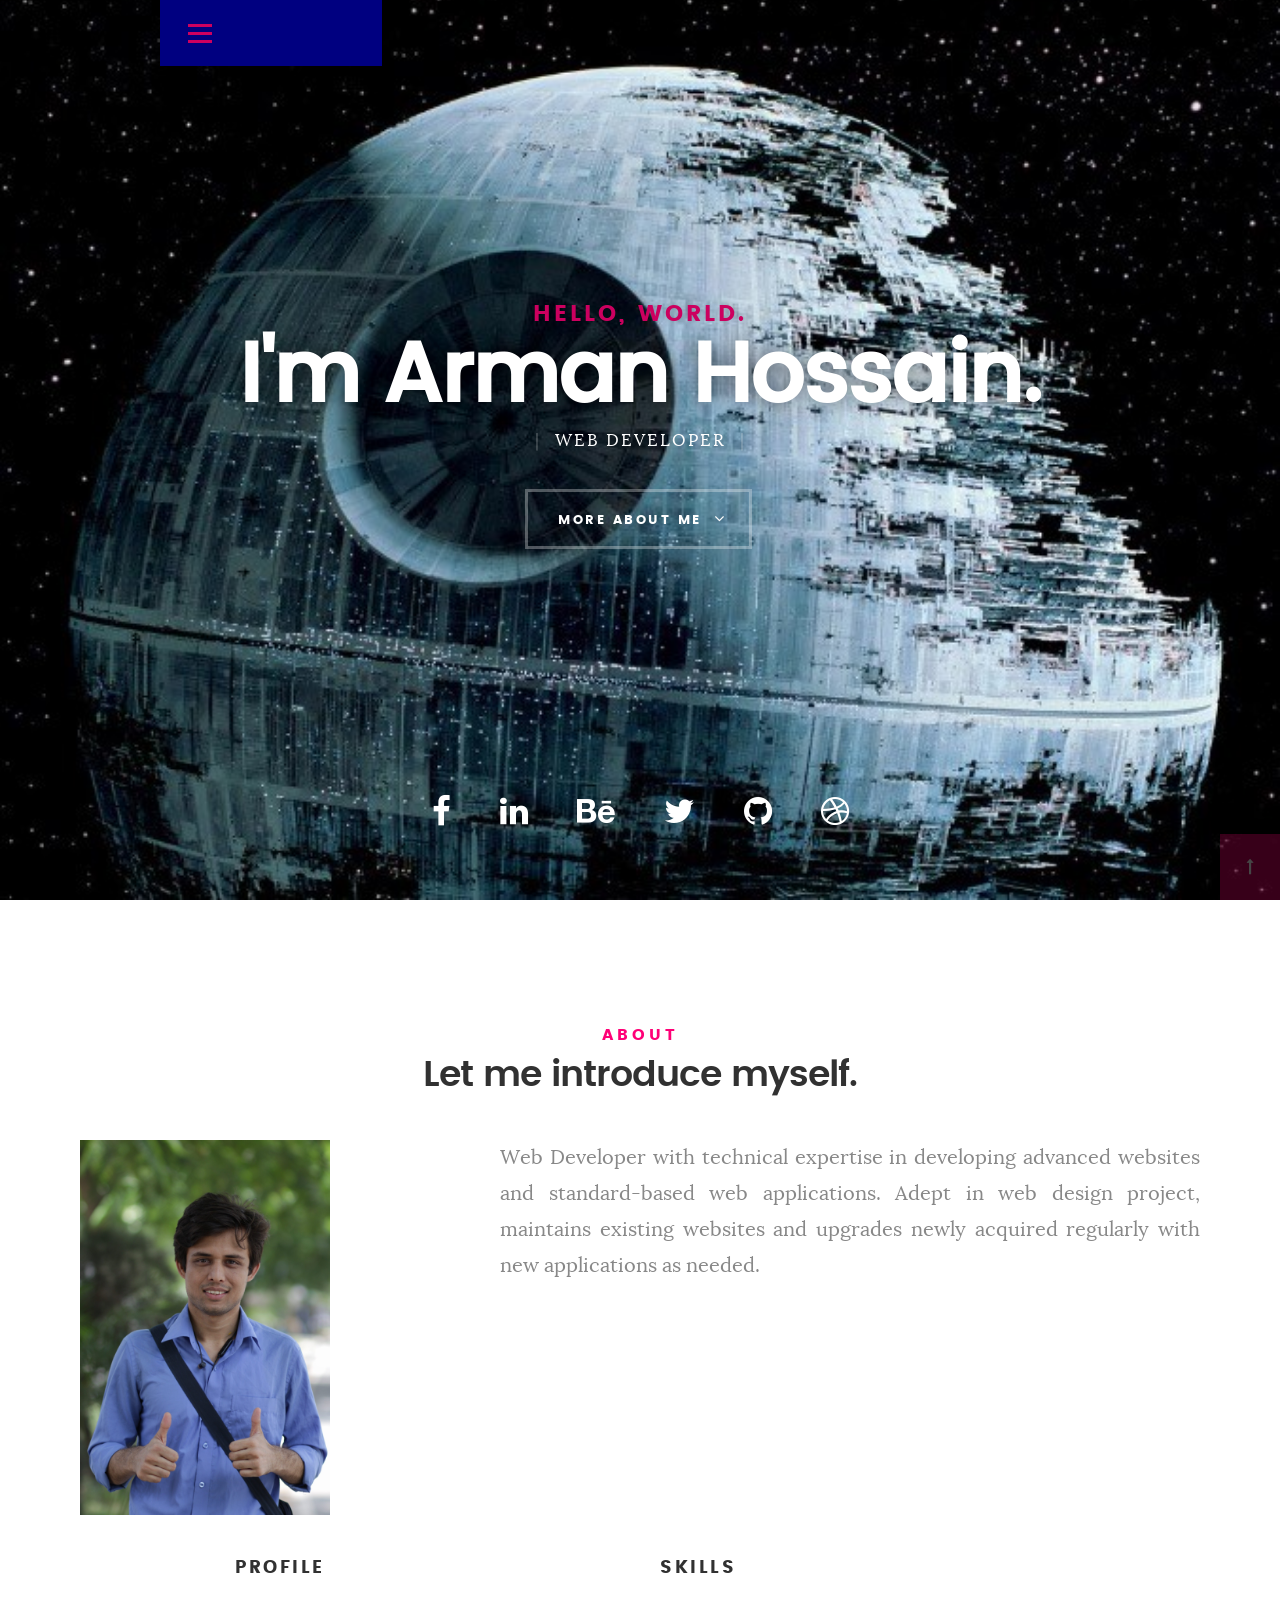
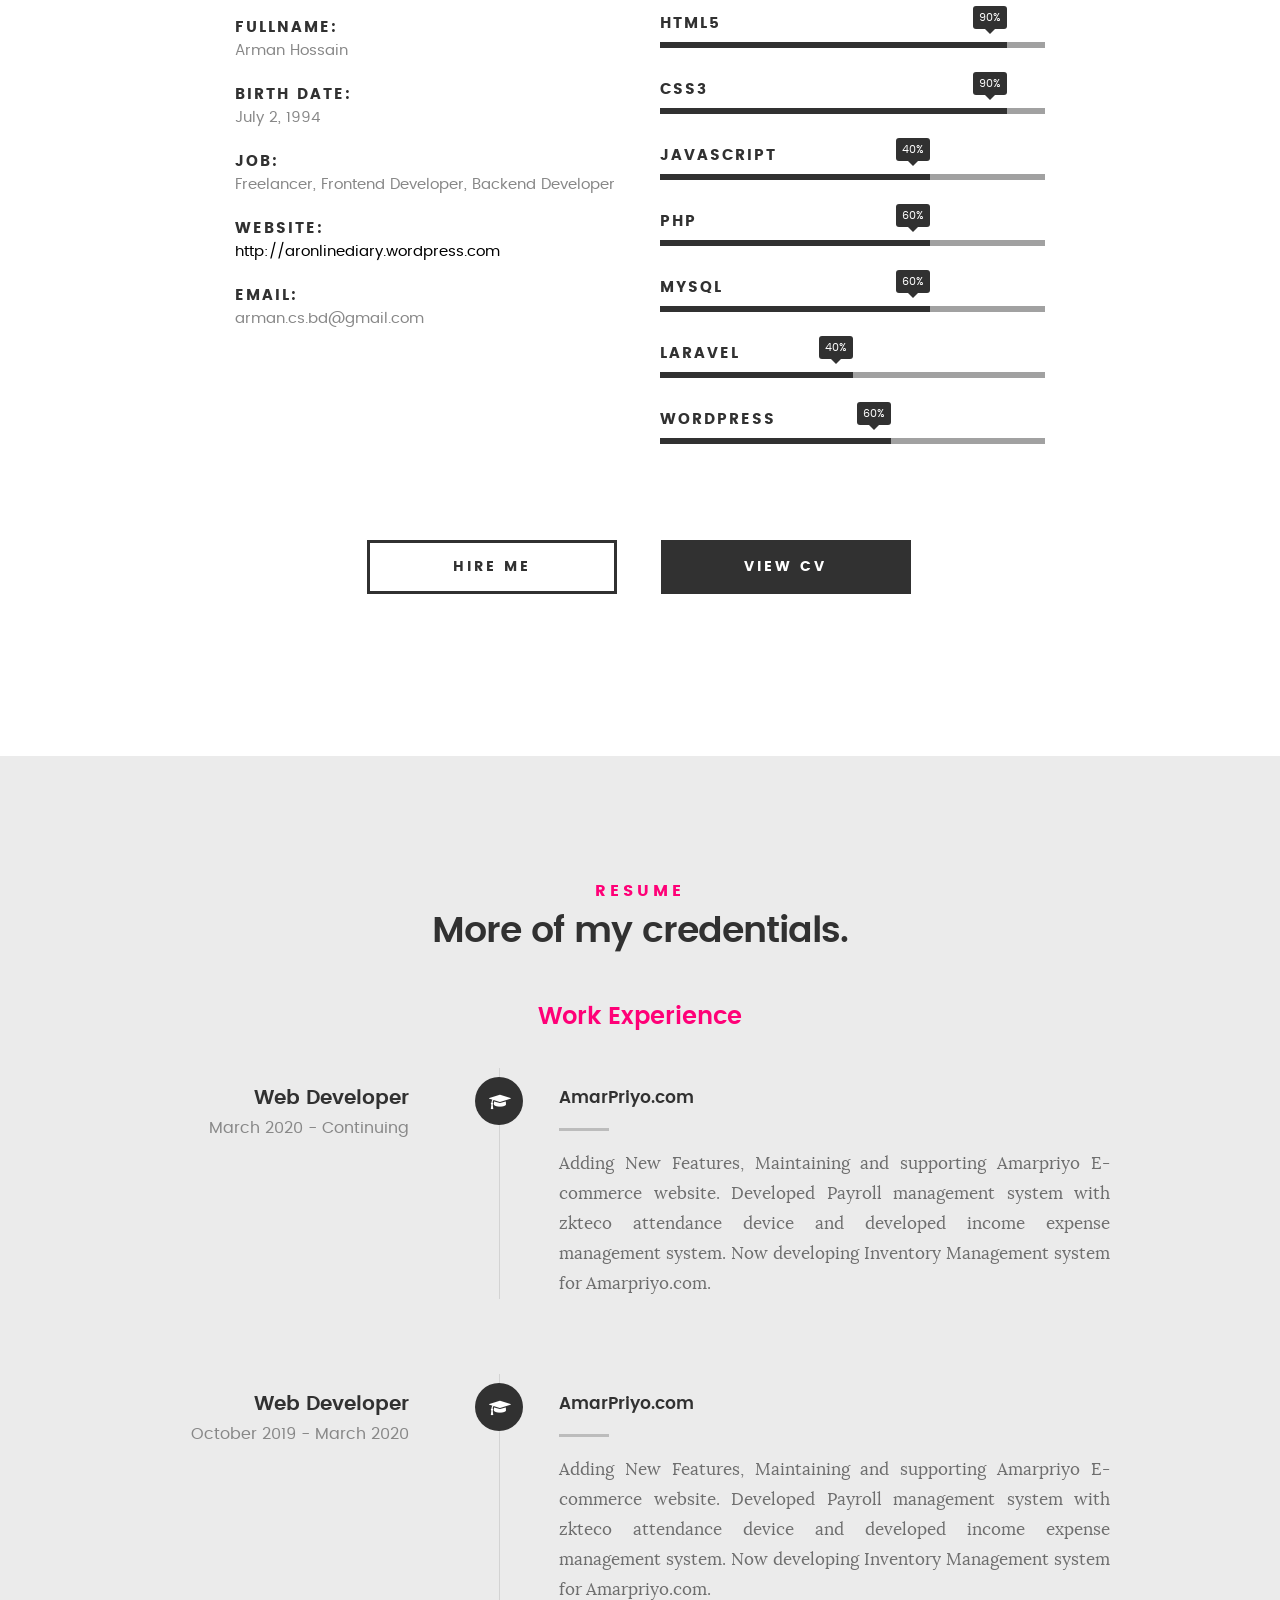
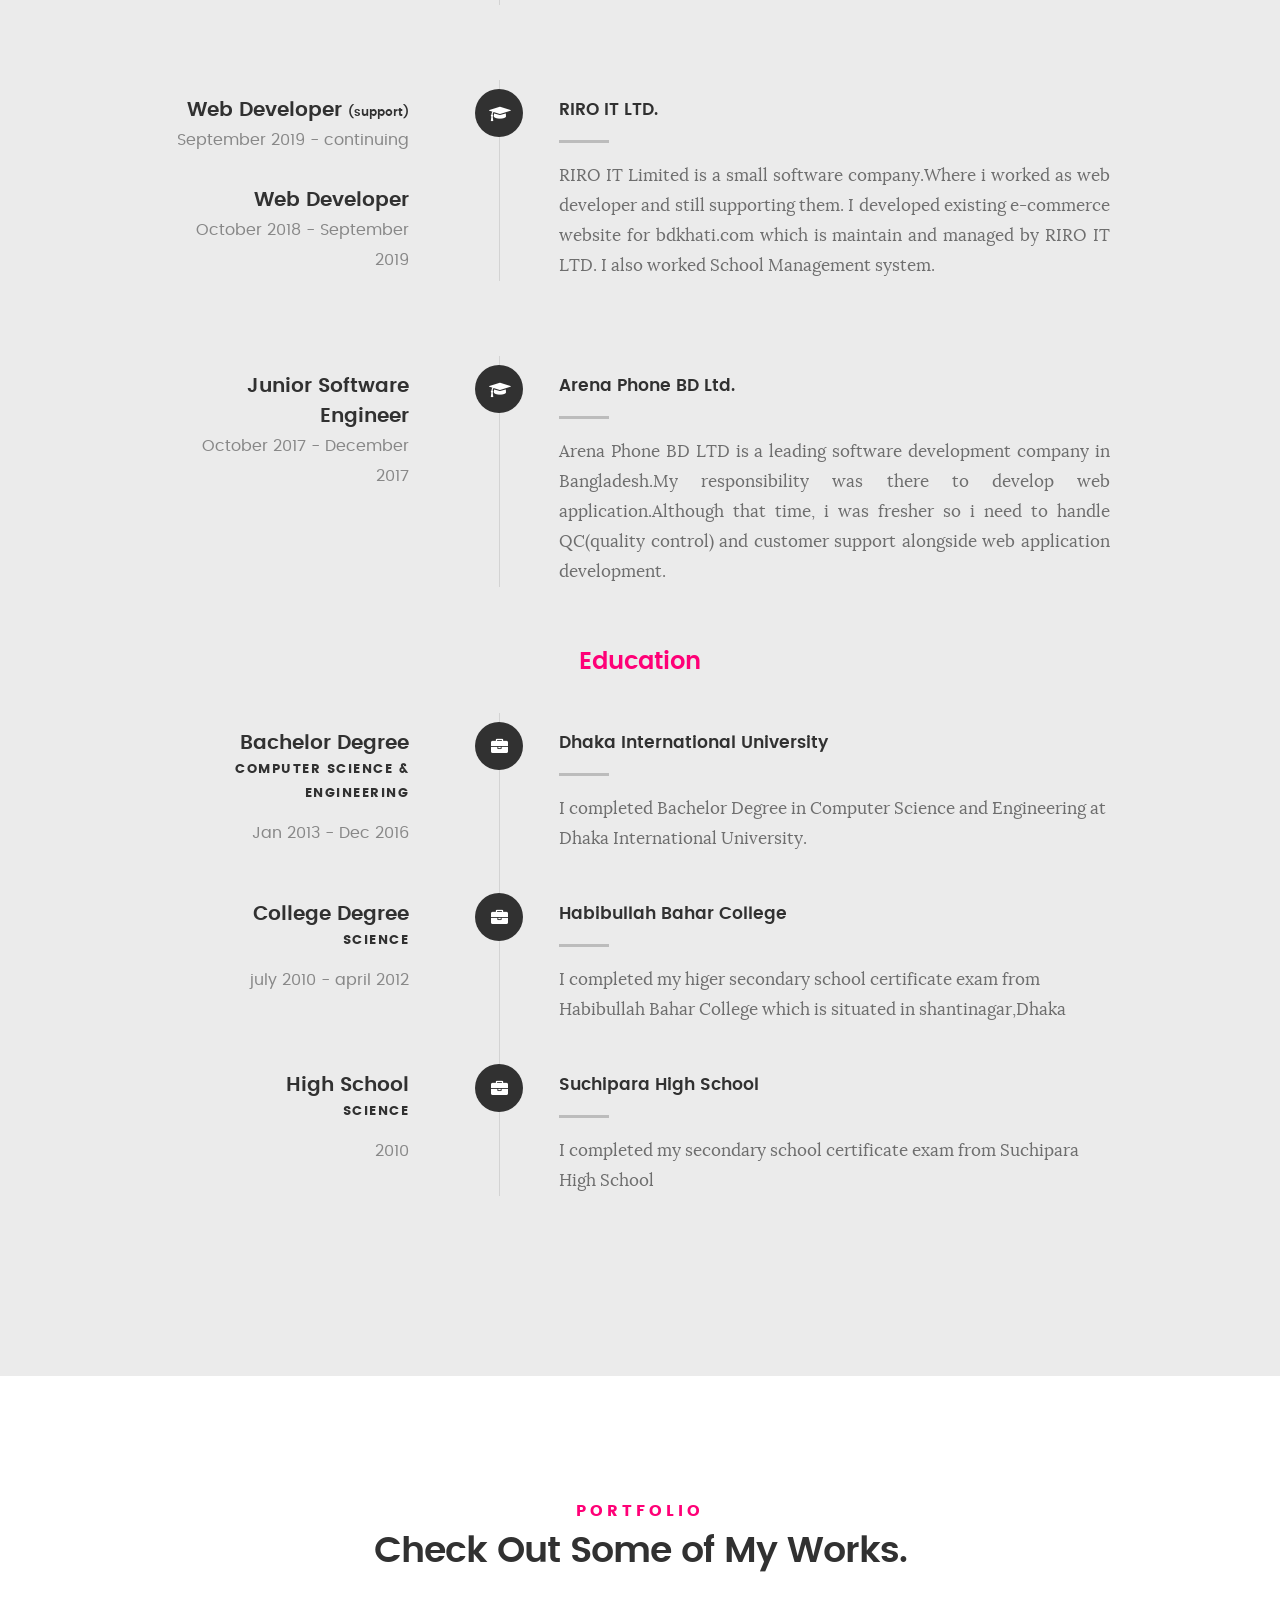
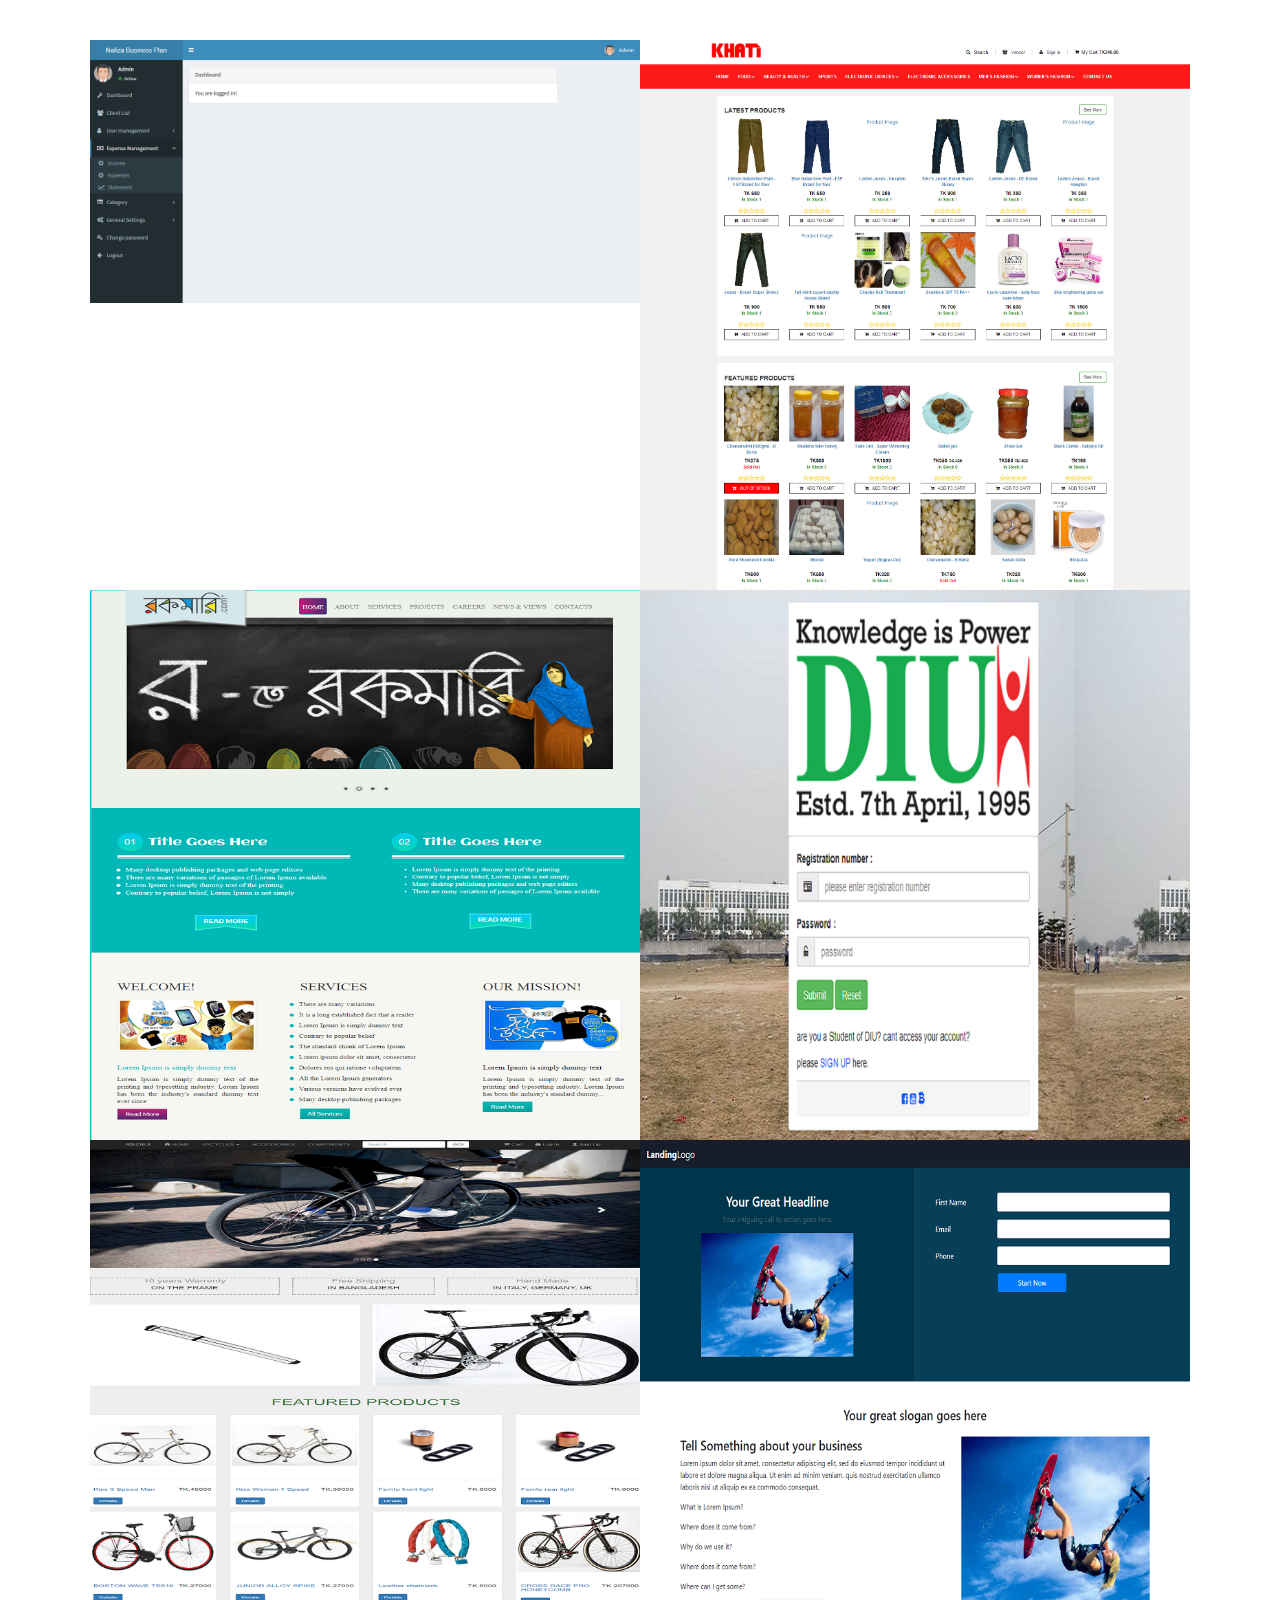
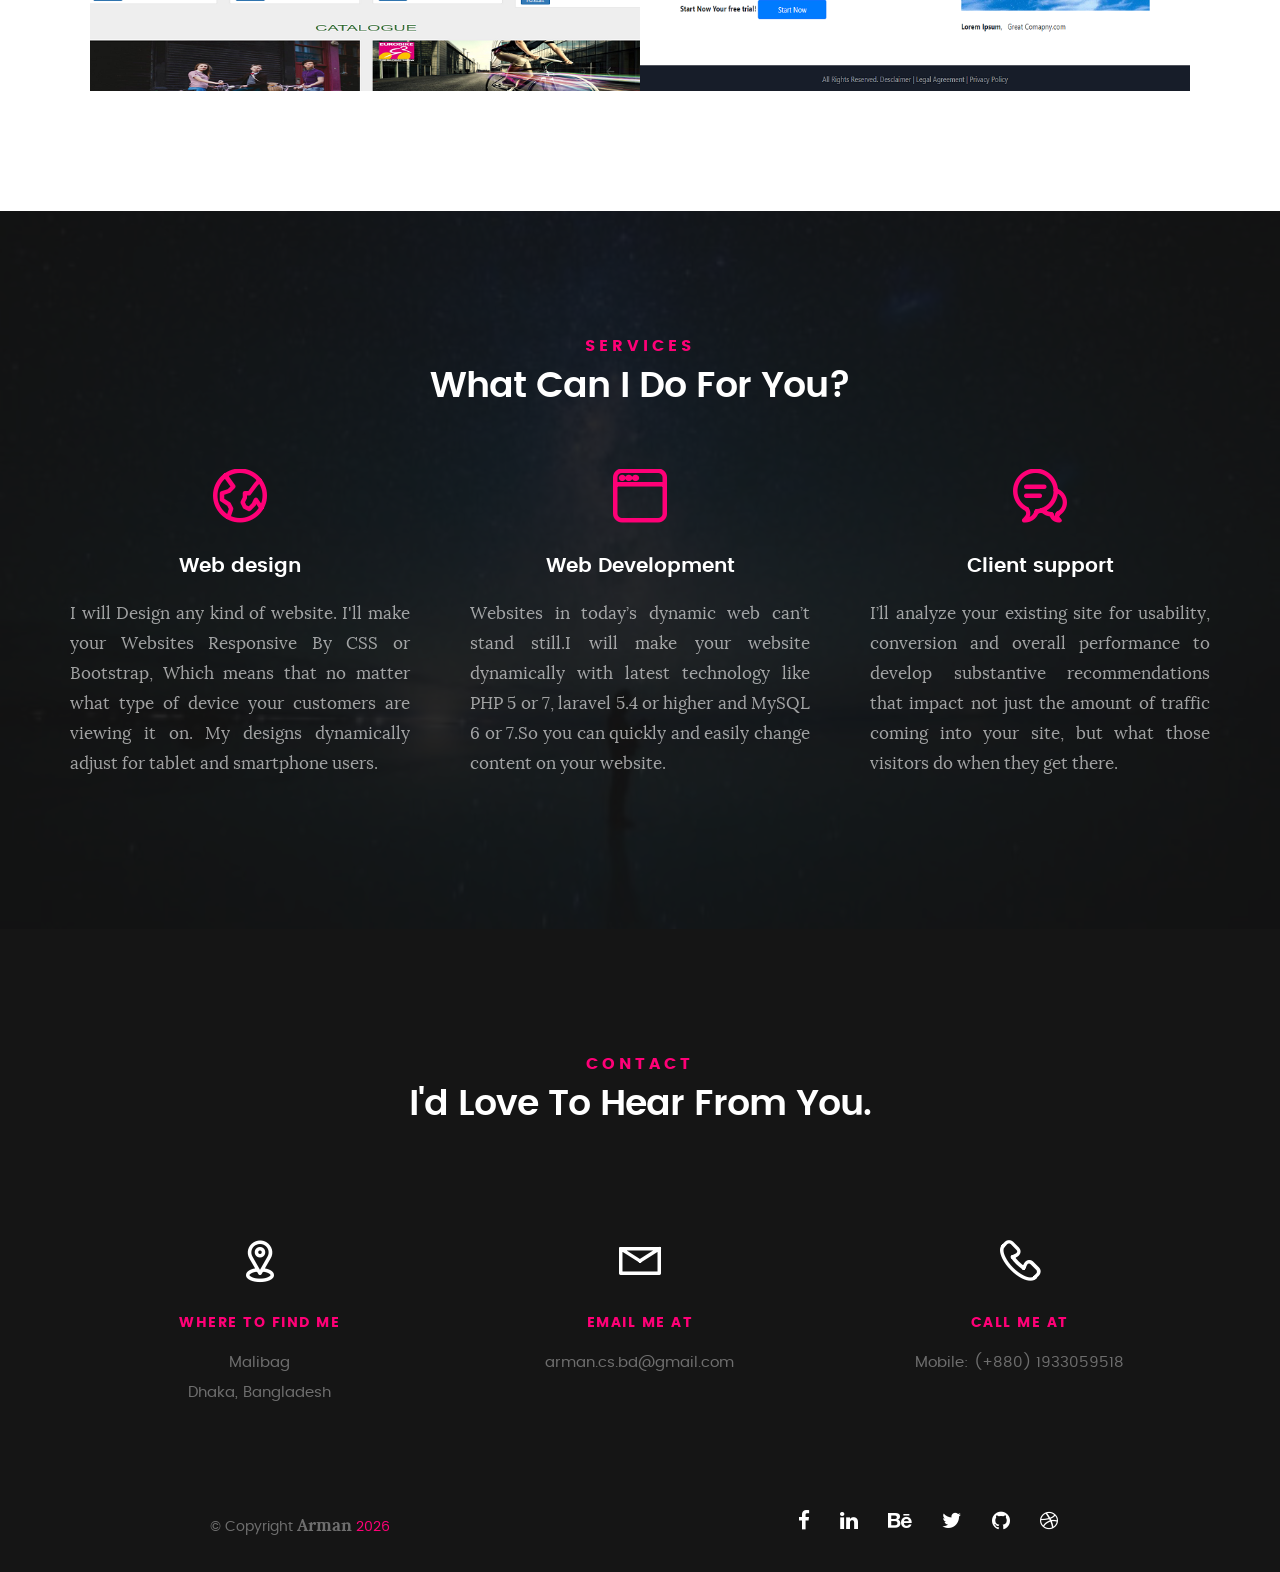
==== commit 7786863a: "contact us form removed" ====
--- a/index.html
+++ b/index.html
@@ -245,7 +245,32 @@
 
 	   				<div class="timeline-header">
 	   					<h3>Web Developer</small></h3>
-	   					<p>October 2019 - continuing</p>
+	   					<p>March 2020 - Continuing</p>
+	   				</div>
+
+	   				<div class="timeline-content">
+	   					<h4>AmarPriyo.com</h4>
+	   					<p style="text-align: justify;">Adding New Features, Maintaining and supporting Amarpriyo E-commerce website. Developed Payroll management system with zkteco attendance device and developed income expense management system. Now developing Inventory Management system for Amarpriyo.com. </p>
+	   				</div>
+
+	   			</div> <!-- /timeline-block -->
+
+   			</div> <!-- /timeline-wrap -->   			
+
+   		</div> <!-- /col-twelve -->
+   		<div class="col-twelve">
+
+   			<div class="timeline-wrap">
+
+	   			<div class="timeline-block">
+
+	   				<div class="timeline-ico">
+	   					<i class="fa fa-graduation-cap"></i>
+	   				</div>
+
+	   				<div class="timeline-header">
+	   					<h3>Web Developer</small></h3>
+	   					<p>October 2019 - March 2020</p>
 	   				</div>
 
 	   				<div class="timeline-content">
@@ -738,7 +763,7 @@
    		<div class="col-twelve">
 
             <!-- form -->
-            <form name="contactForm" id="contactForm" method="post" action="">
+            <!-- <form name="contactForm" id="contactForm" method="post" action="">
       			<fieldset>
 
                   <div class="form-field">
@@ -766,7 +791,8 @@
                   </div>
 
       			</fieldset>
-      		</form> <!-- Form End -->
+			  </form>  -->
+			  <!-- Form End -->
 
             <!-- contact-warning -->
             <div id="message-warning">            	
@@ -791,9 +817,8 @@
    			<h5>Where to find me</h5>
 
    			<p>
-            Moghbazar<br>
-            Dhaka,<br>
-          	Bangladesh
+            Malibag <br>
+            Dhaka, Bangladesh
             </p>
 
    		</div>
@@ -825,7 +850,8 @@
    		
    	</div> <!-- /contact-info -->
 		
-	</section> <!-- /contact -->
+	</section> 
+	<!-- /contact -->
 
 
    <!-- footer
--- a/css/main.css
+++ b/css/main.css
@@ -1026,7 +1026,7 @@
 	color: #7d7d7d;
 }
 .section-intro {
-	max-width: 700px;
+	width: 100%;
 	margin-left: auto;
 	margin-right: auto;
 	text-align: center;
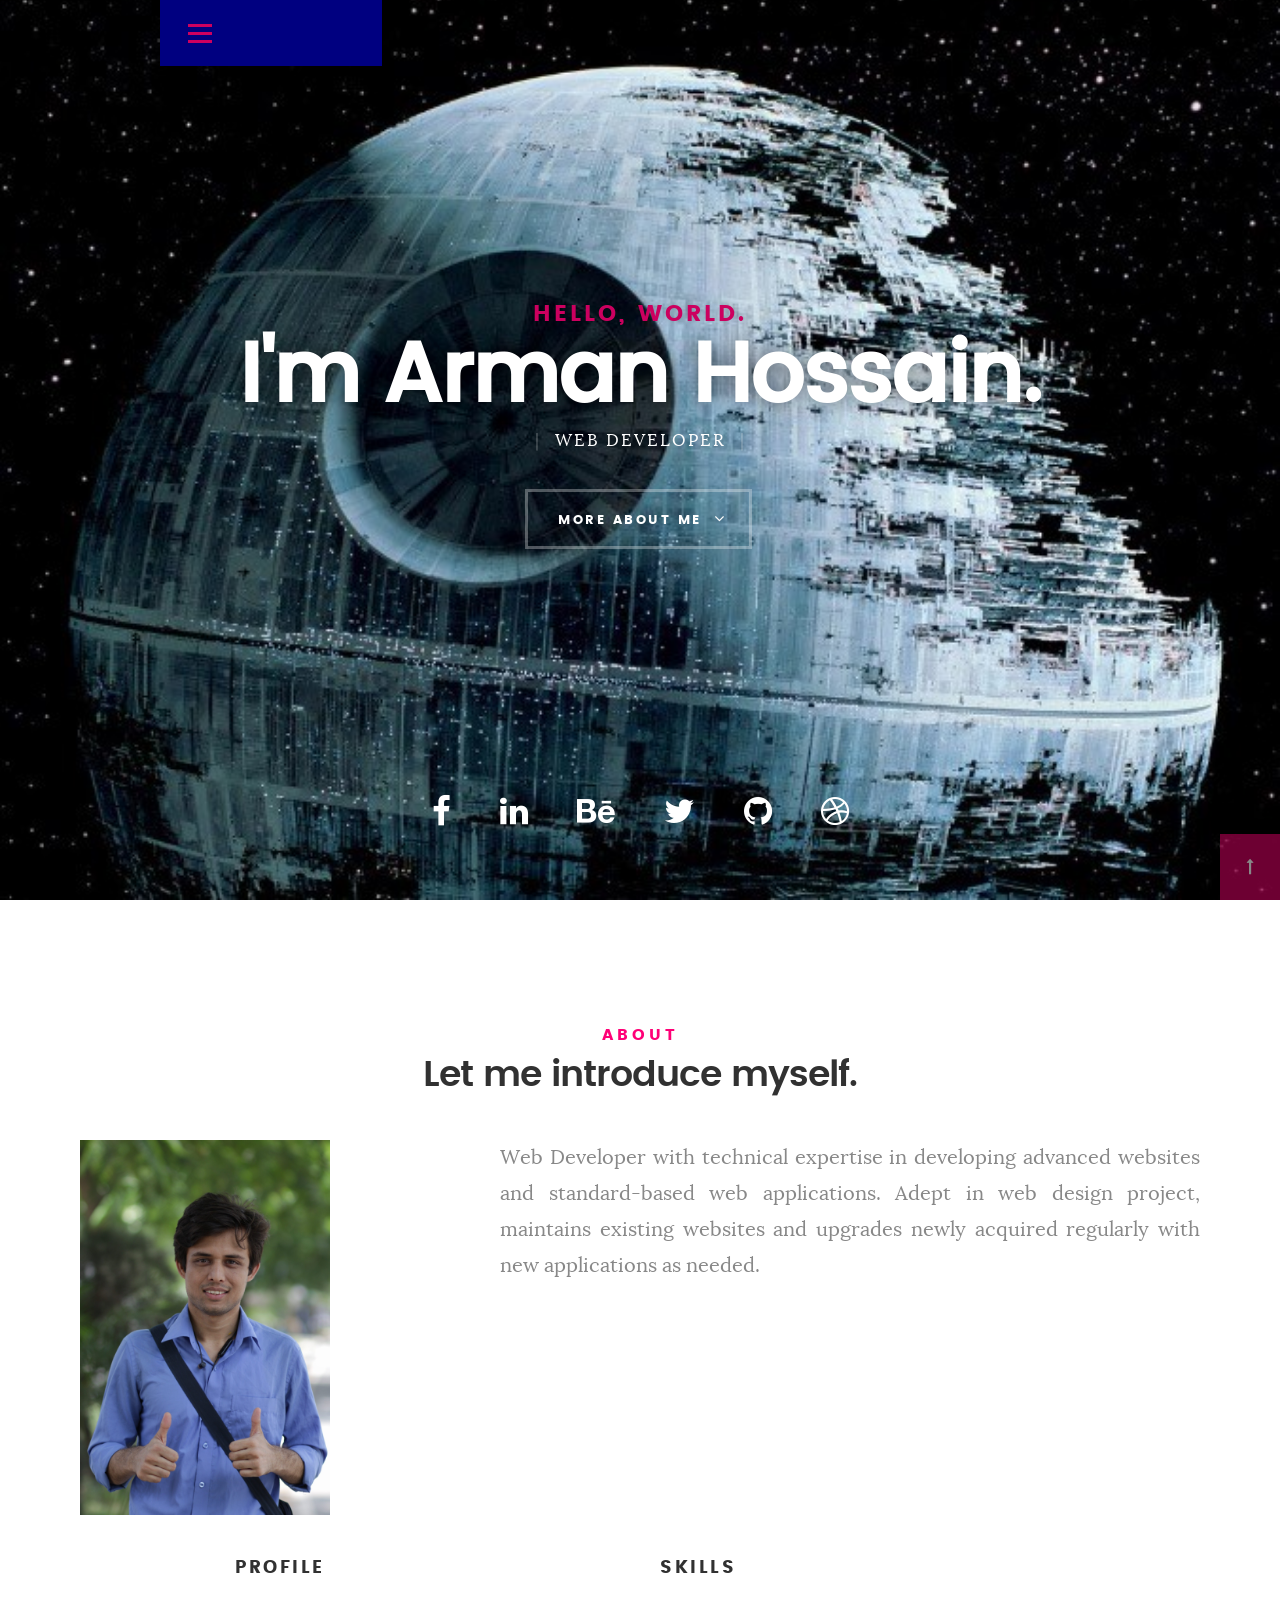
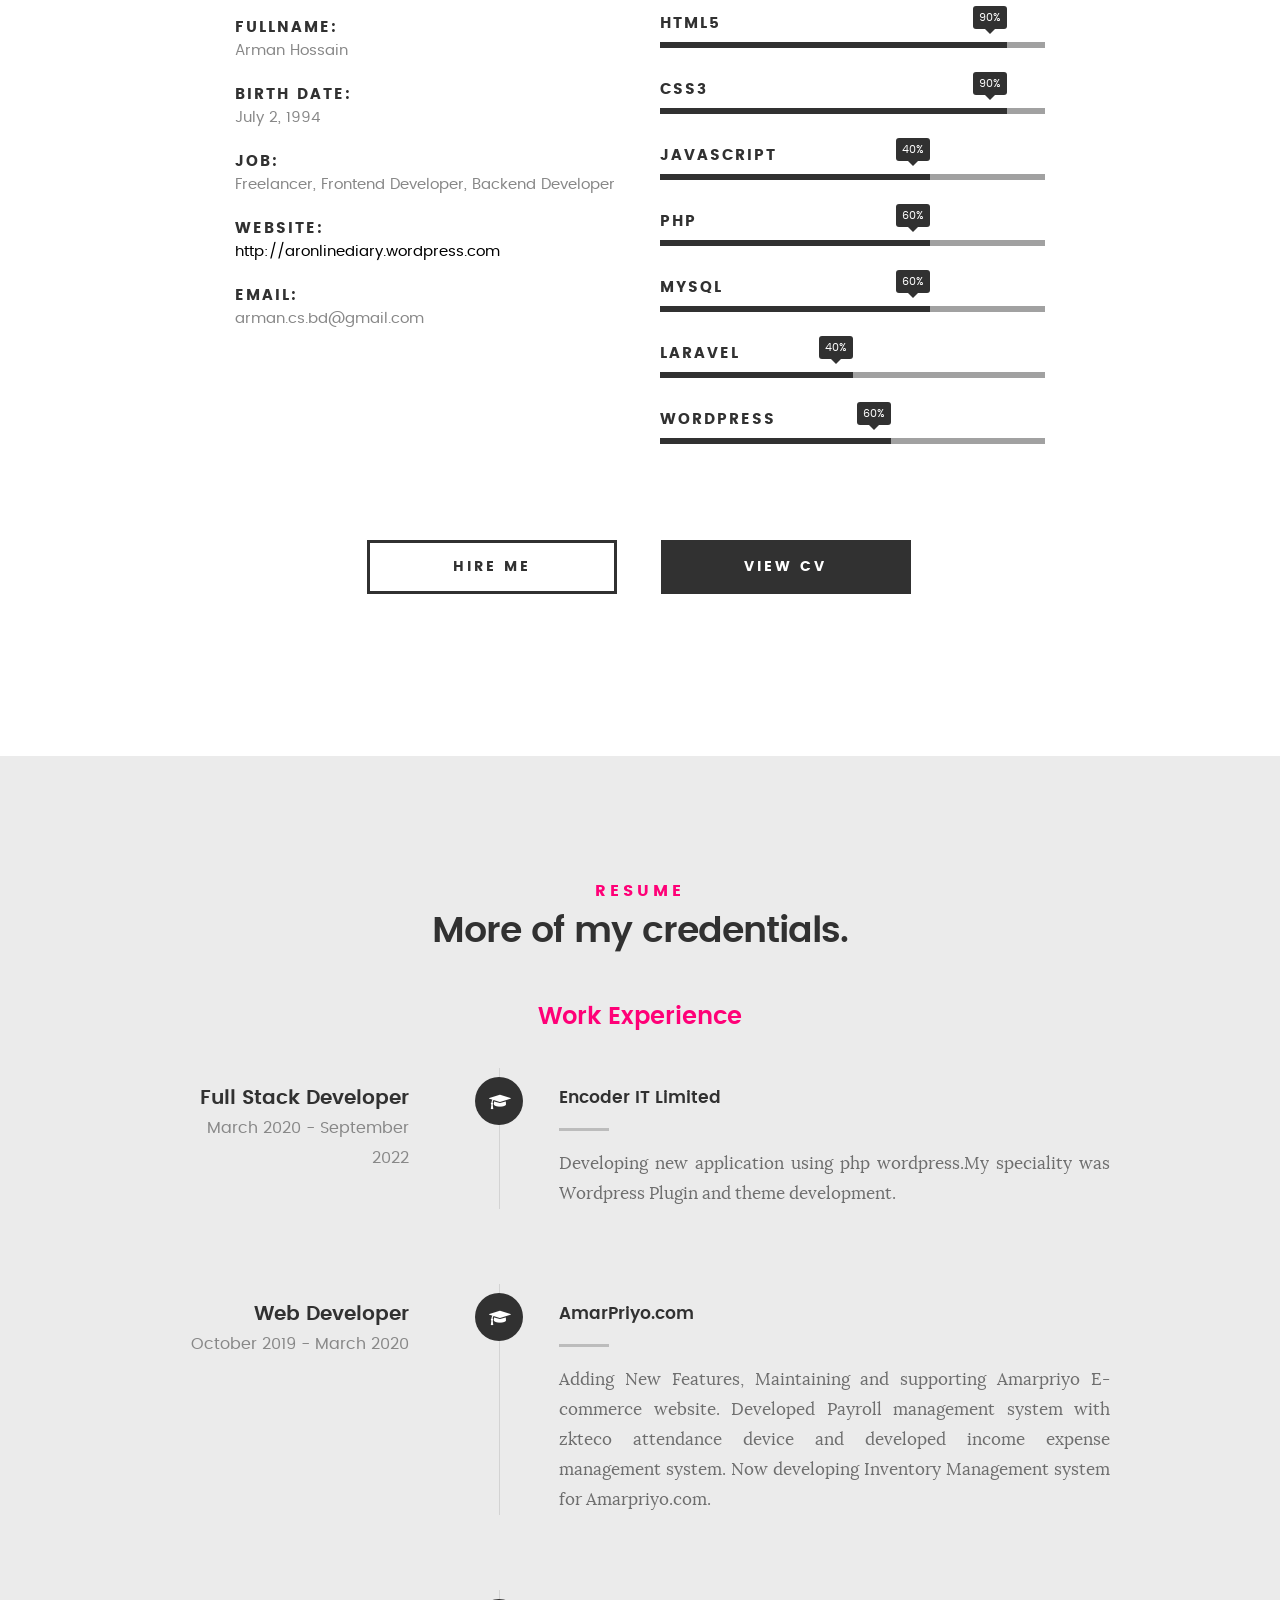
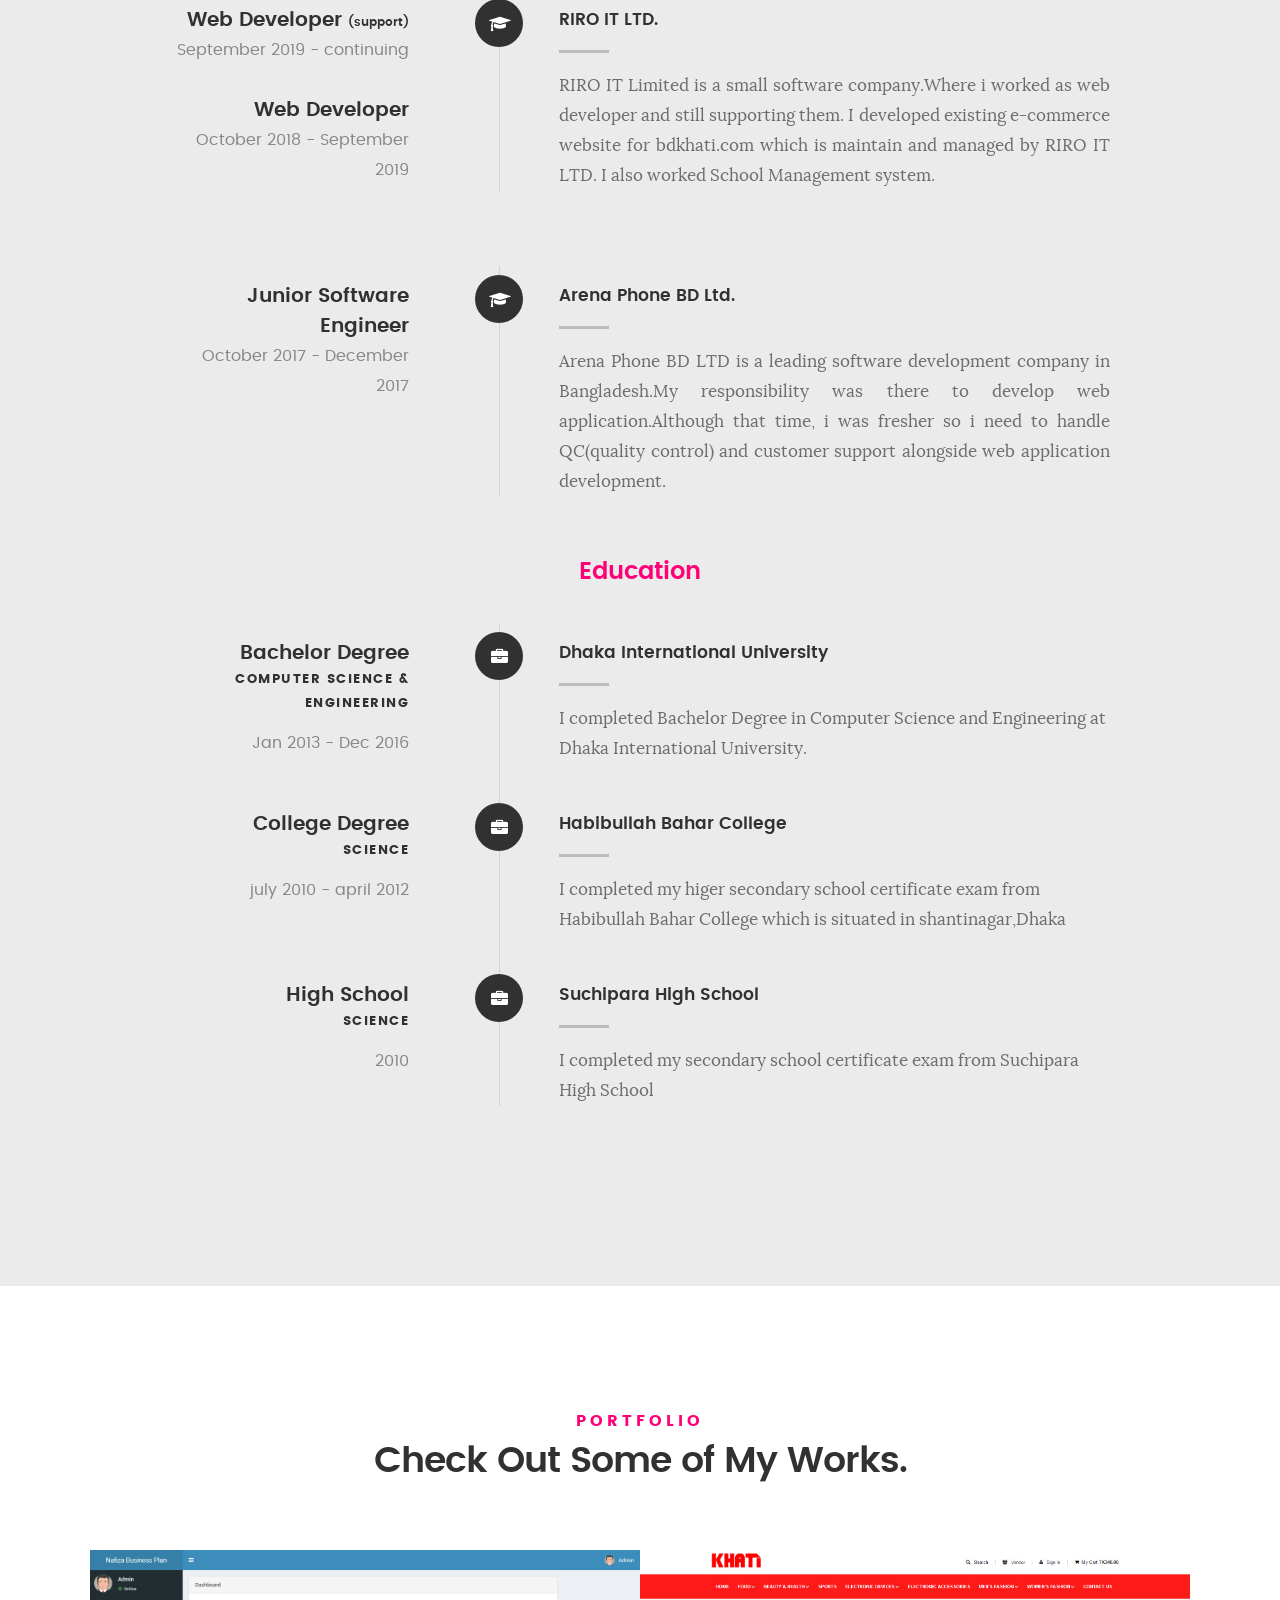
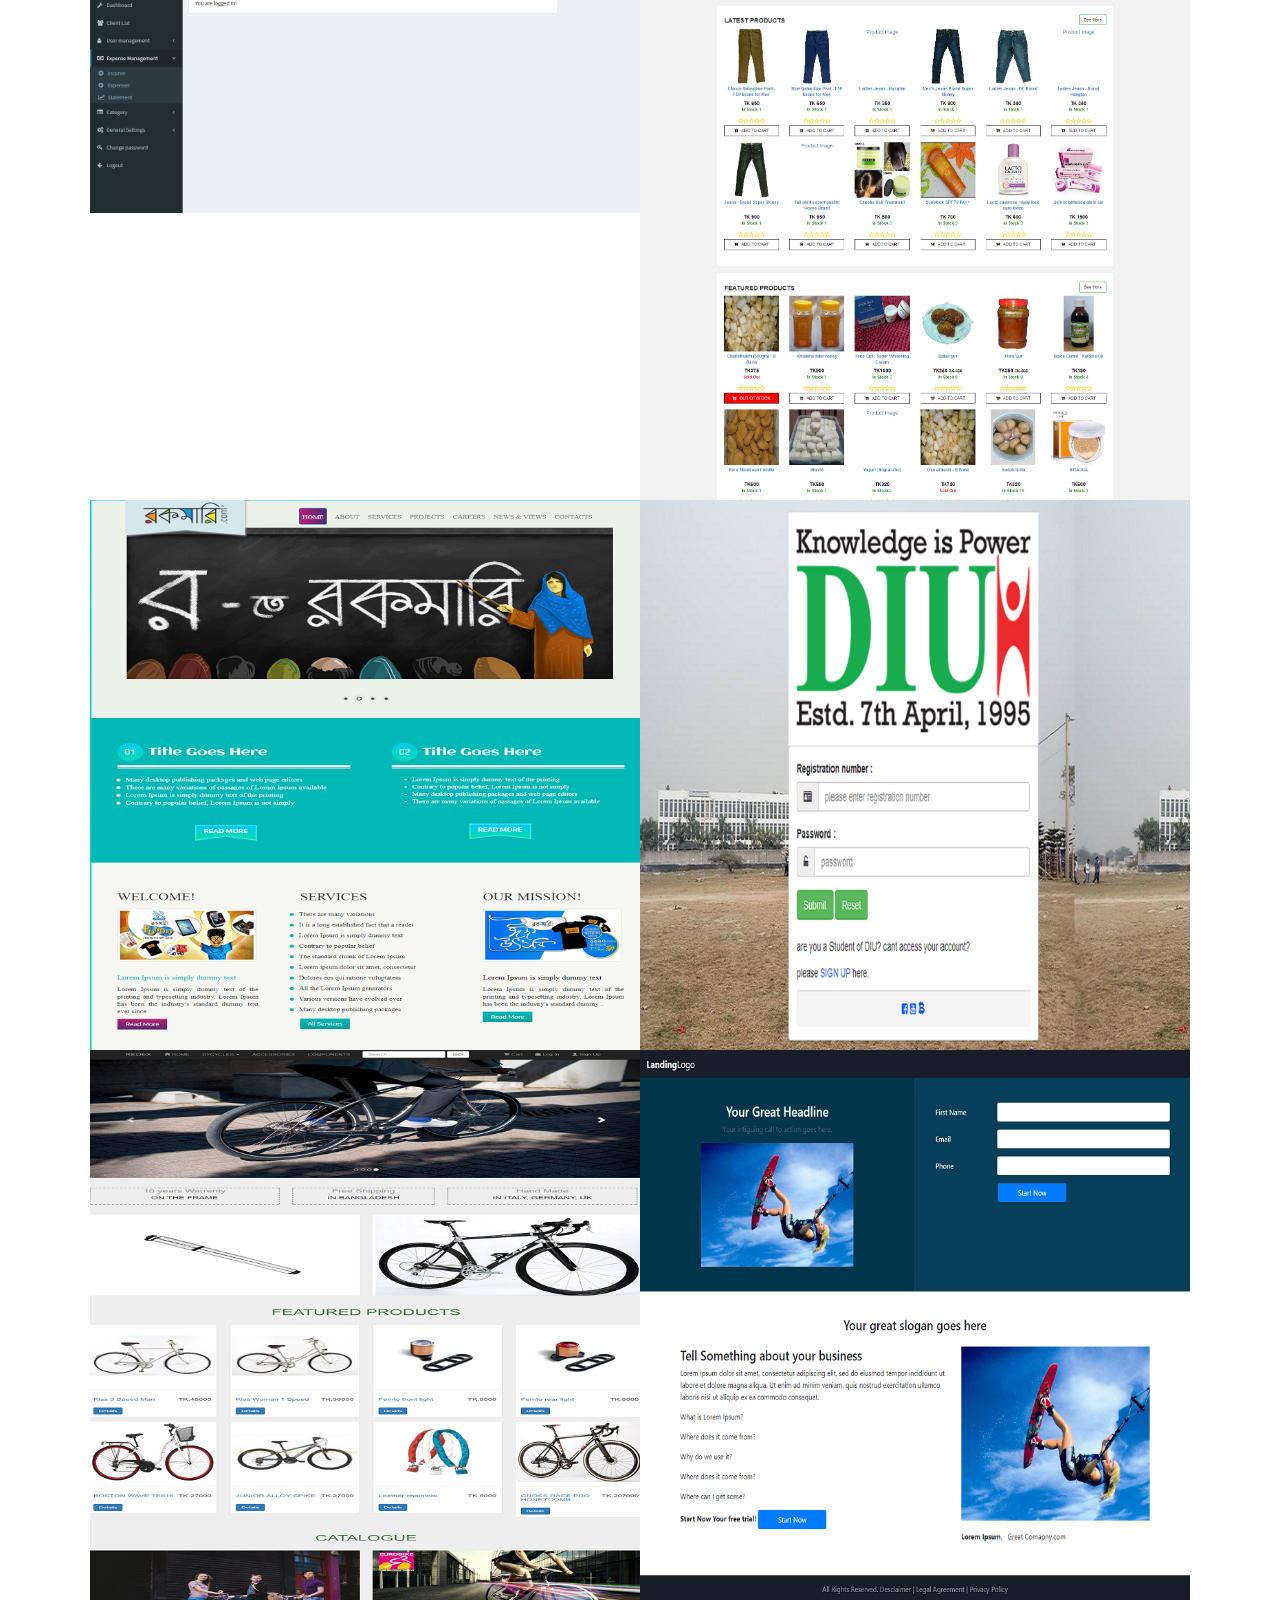
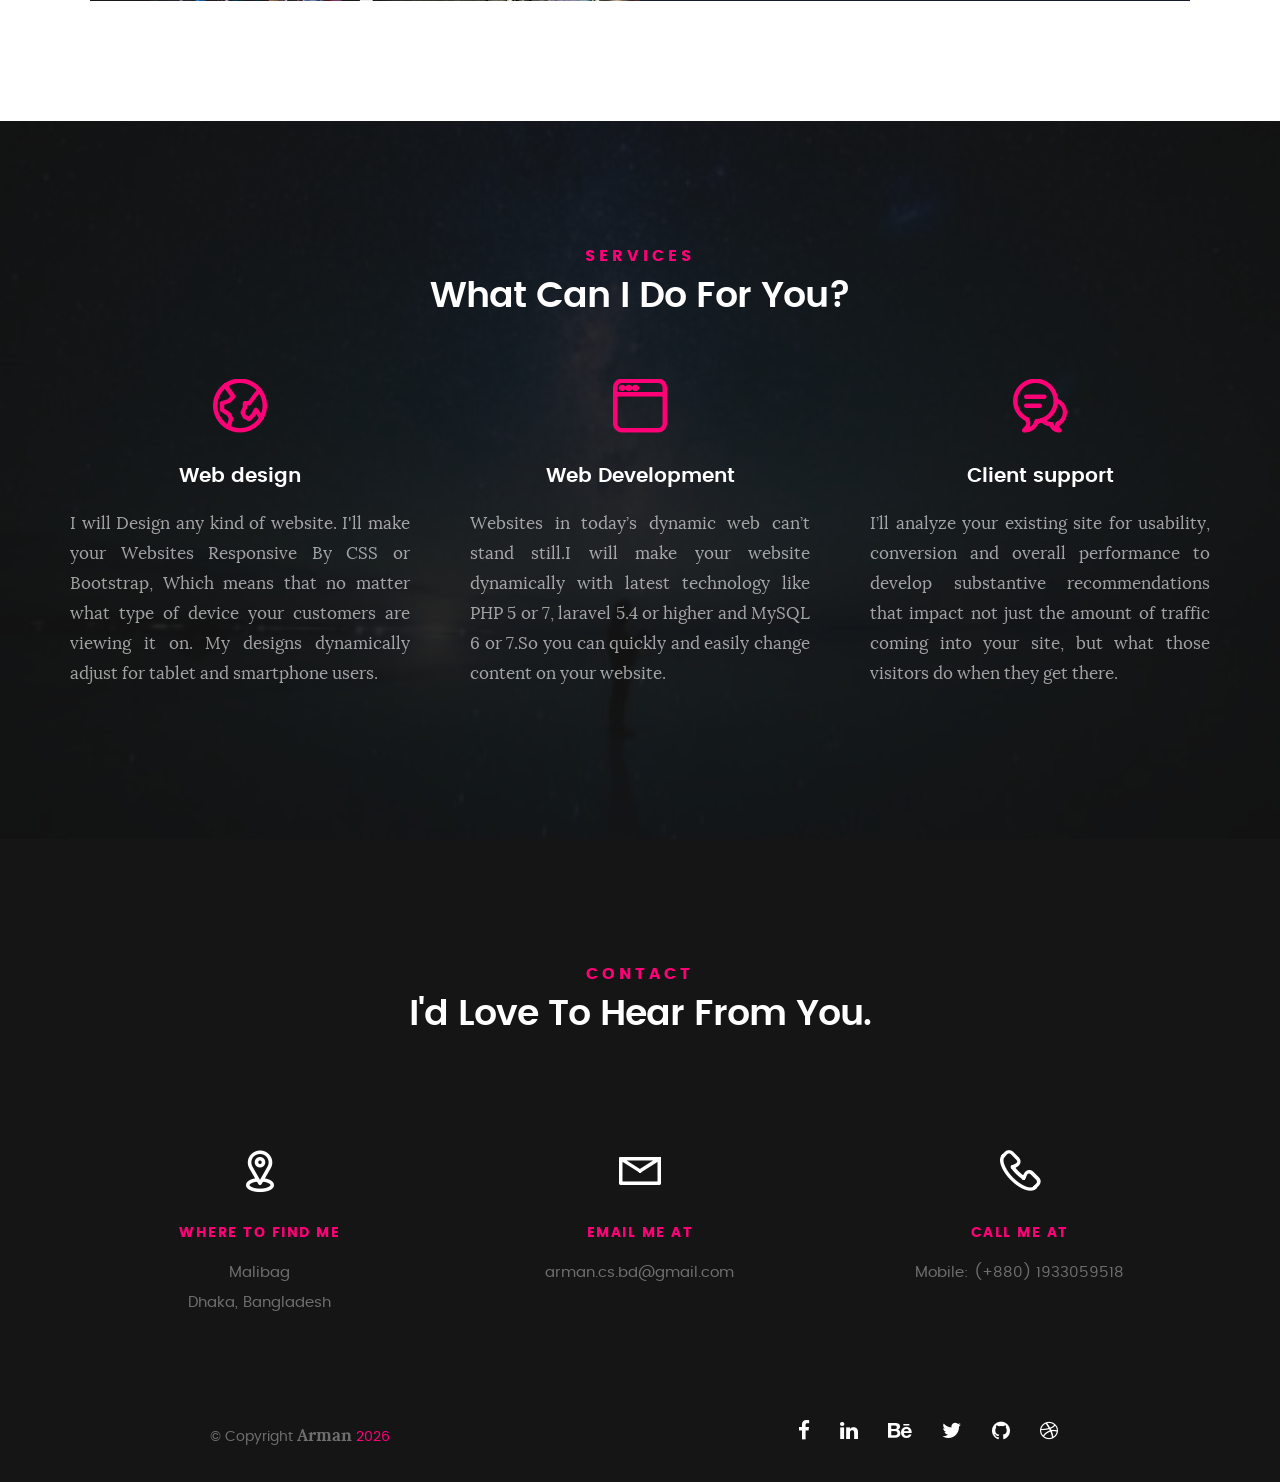
==== commit 2406b385: "encoder it leave" ====
--- a/index.html
+++ b/index.html
@@ -244,13 +244,15 @@
 	   				</div>
 
 	   				<div class="timeline-header">
-	   					<h3>Web Developer</small></h3>
-	   					<p>March 2020 - Continuing</p>
+	   					<h3>Full Stack Developer</small></h3>
+	   					<p>March 2020 - September 2022</p>
 	   				</div>
 
 	   				<div class="timeline-content">
-	   					<h4>AmarPriyo.com</h4>
-	   					<p style="text-align: justify;">Adding New Features, Maintaining and supporting Amarpriyo E-commerce website. Developed Payroll management system with zkteco attendance device and developed income expense management system. Now developing Inventory Management system for Amarpriyo.com. </p>
+	   					<h4>Encoder IT Limited</h4>
+	   					<p style="text-align: justify;">
+						  Developing new application using php wordpress.My speciality was Wordpress Plugin and theme development.
+						</p>
 	   				</div>
 
 	   			</div> <!-- /timeline-block -->
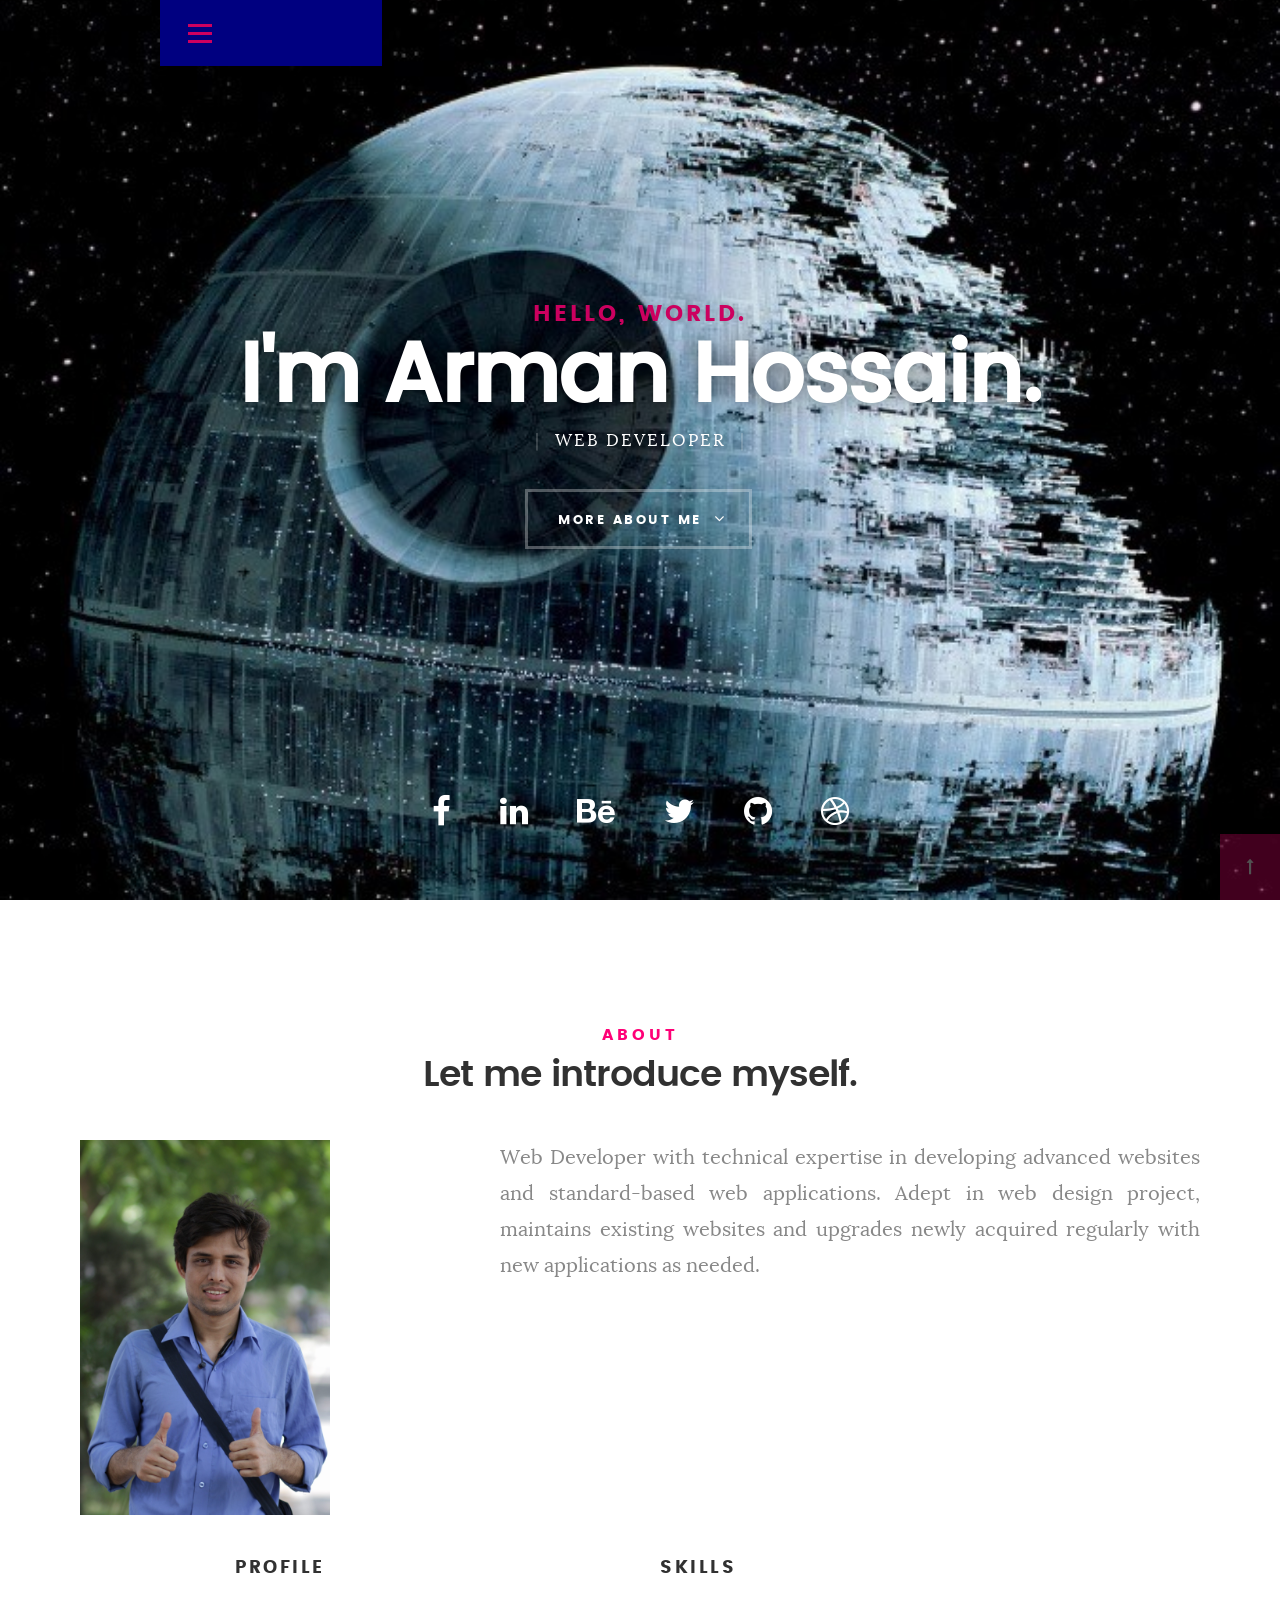
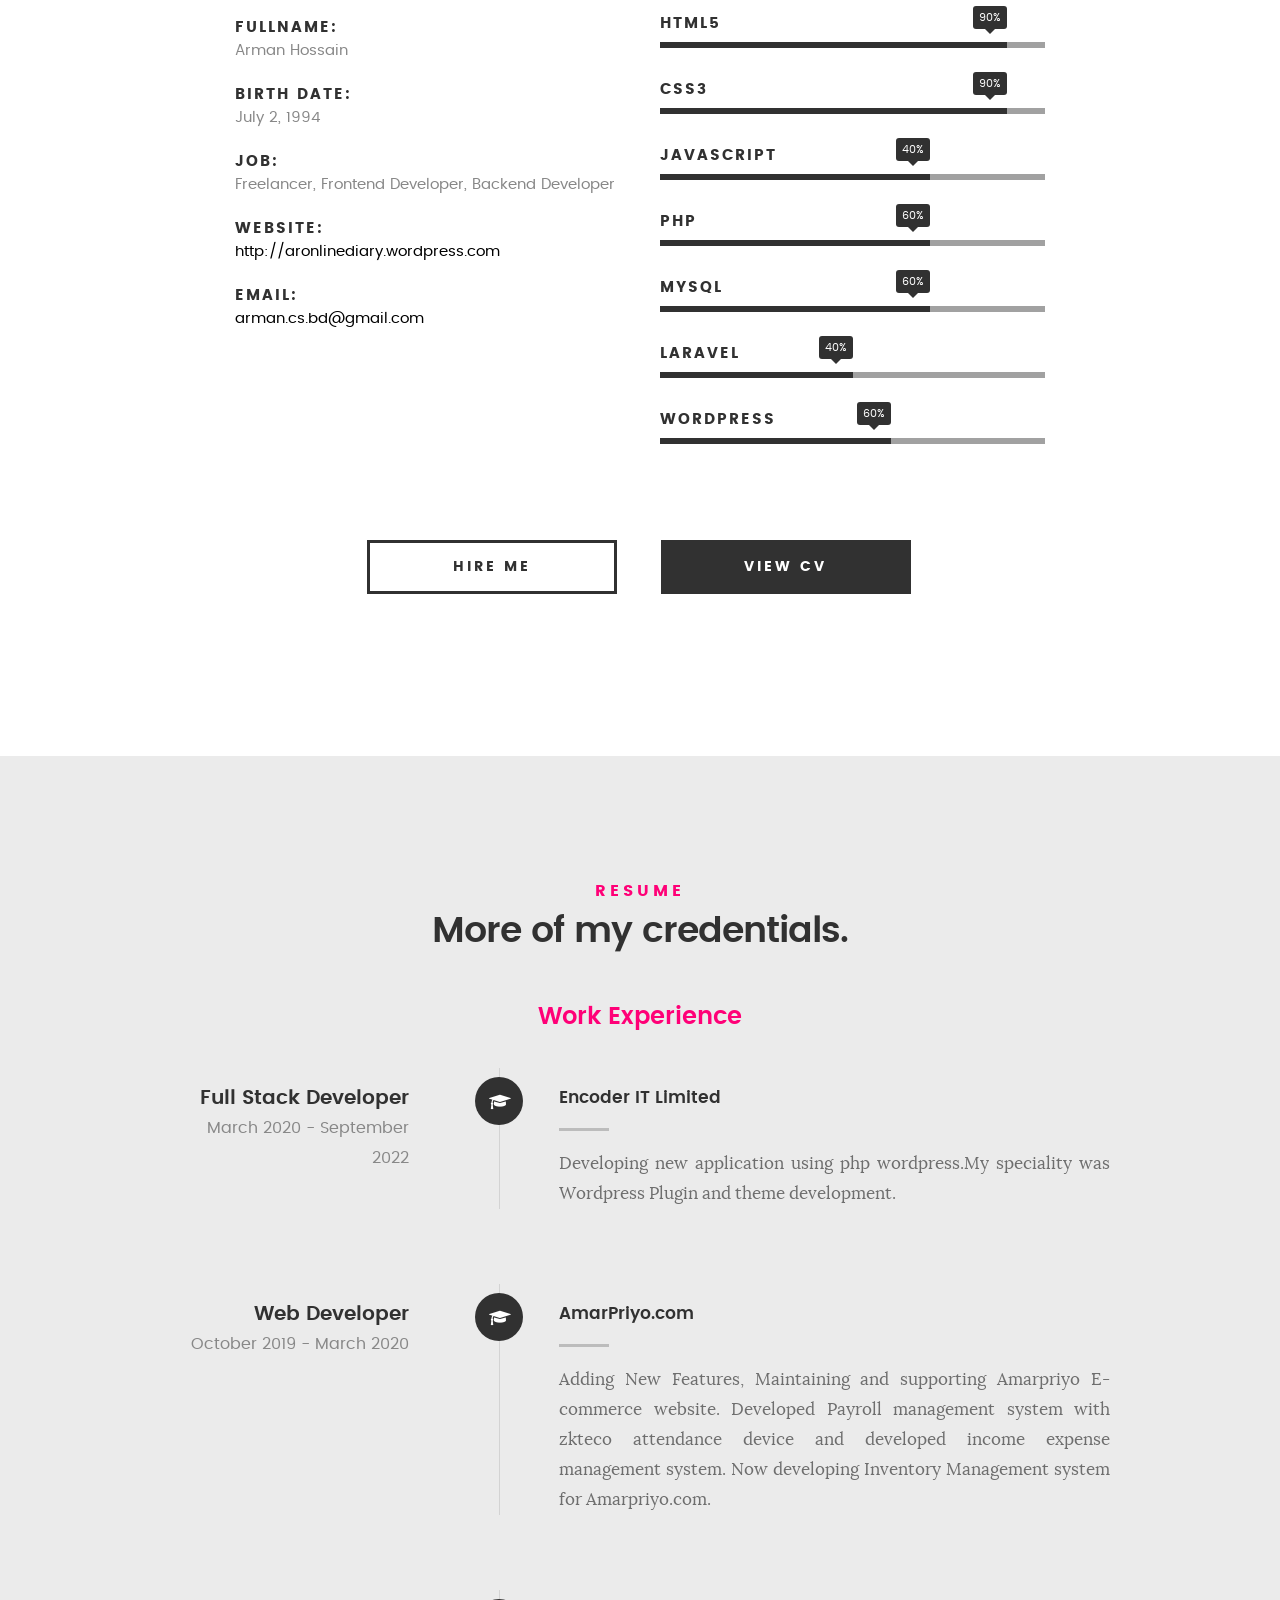
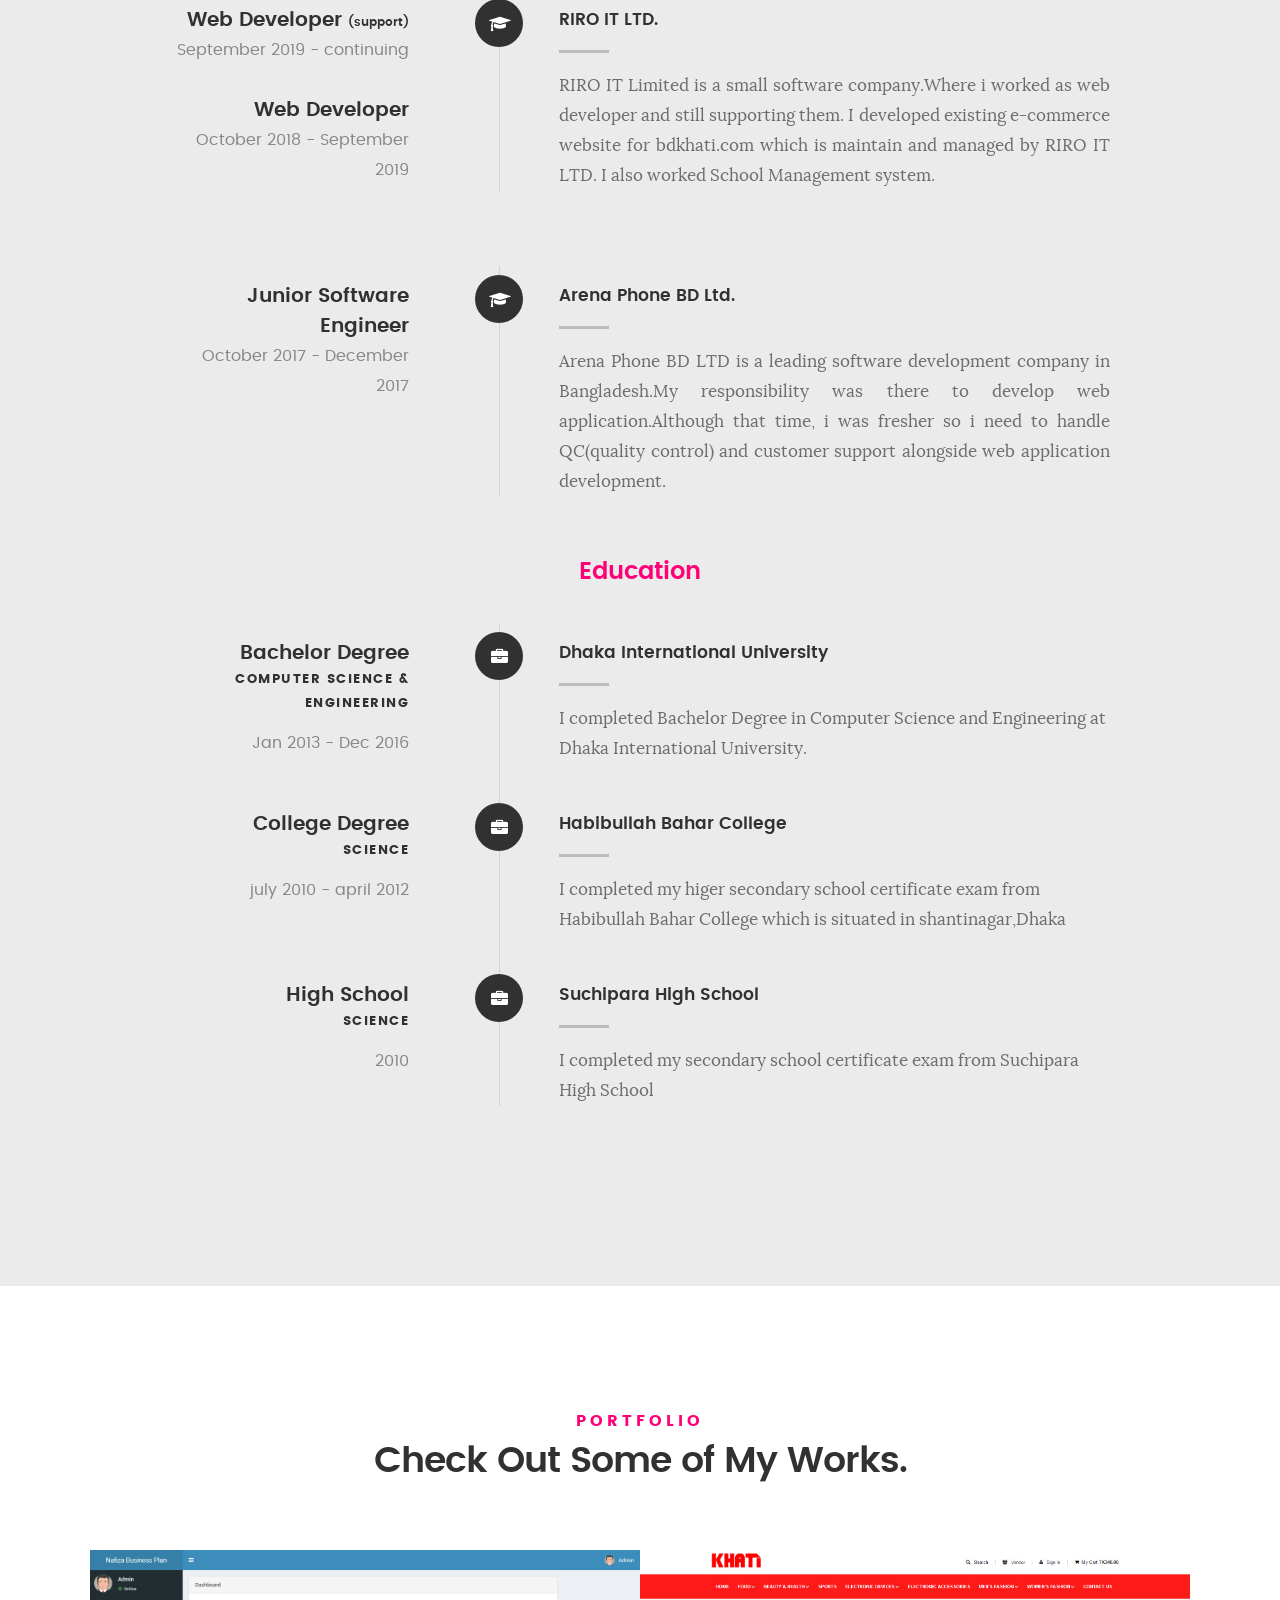
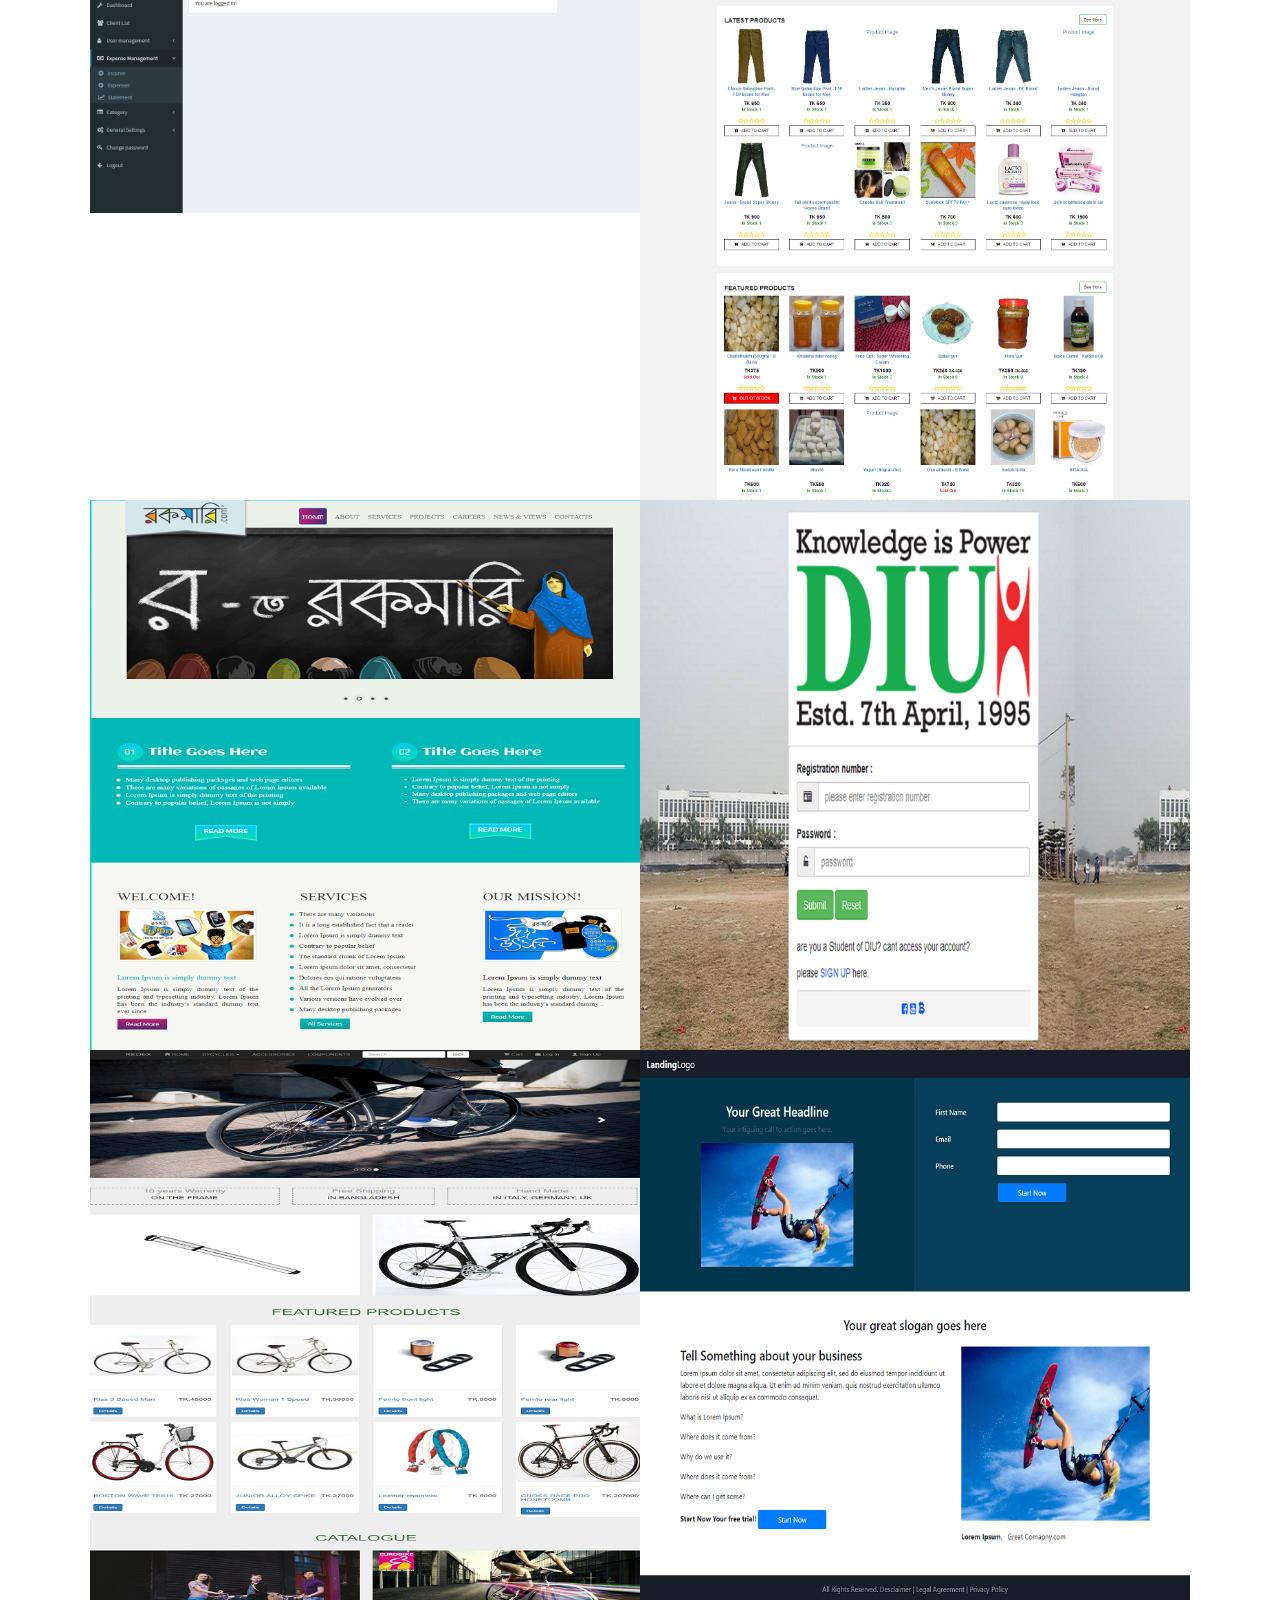
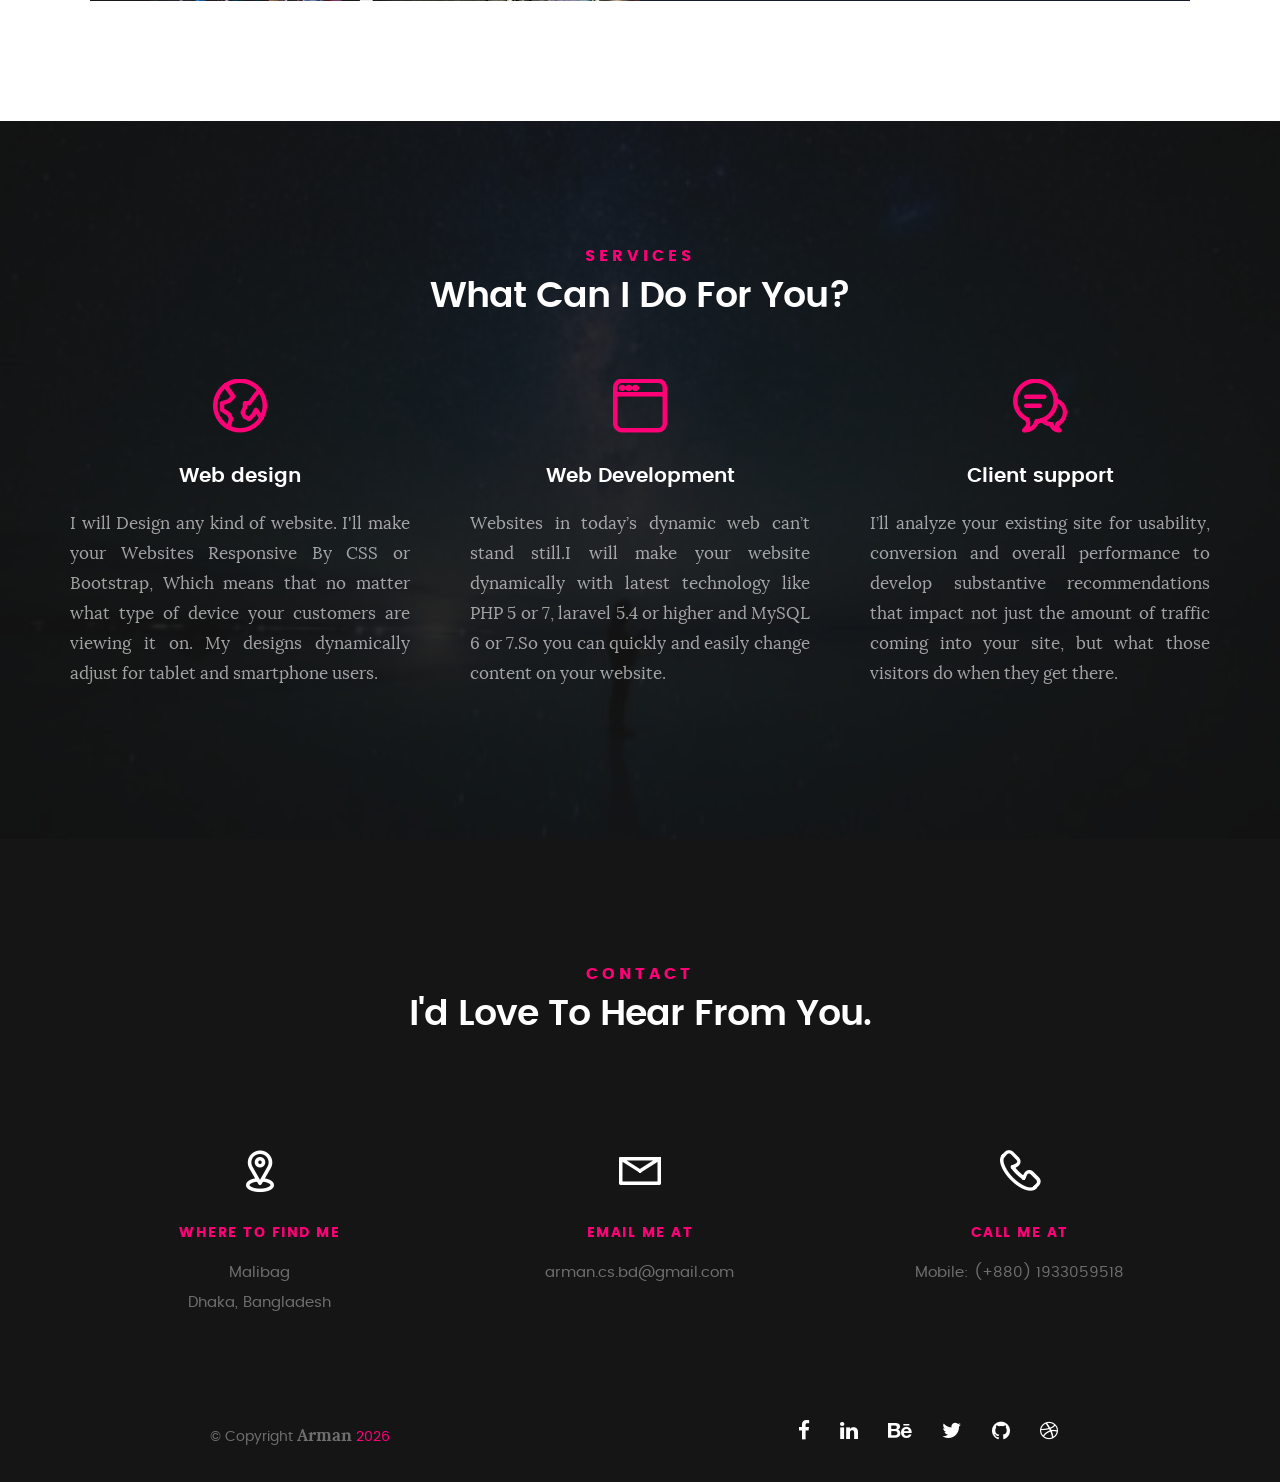
==== commit 969a7efe: "mail clickable" ====
--- a/index.html
+++ b/index.html
@@ -152,7 +152,7 @@
    				</li>
    				<li>
    					<strong>Email:</strong>
-   					<span>arman.cs.bd@gmail.com</span>
+					<span><a href="mailto:arman.cs.bd@gmail.com">arman.cs.bd@gmail.com</a></span>
    				</li>
 
    			</ul> <!-- /info-list -->
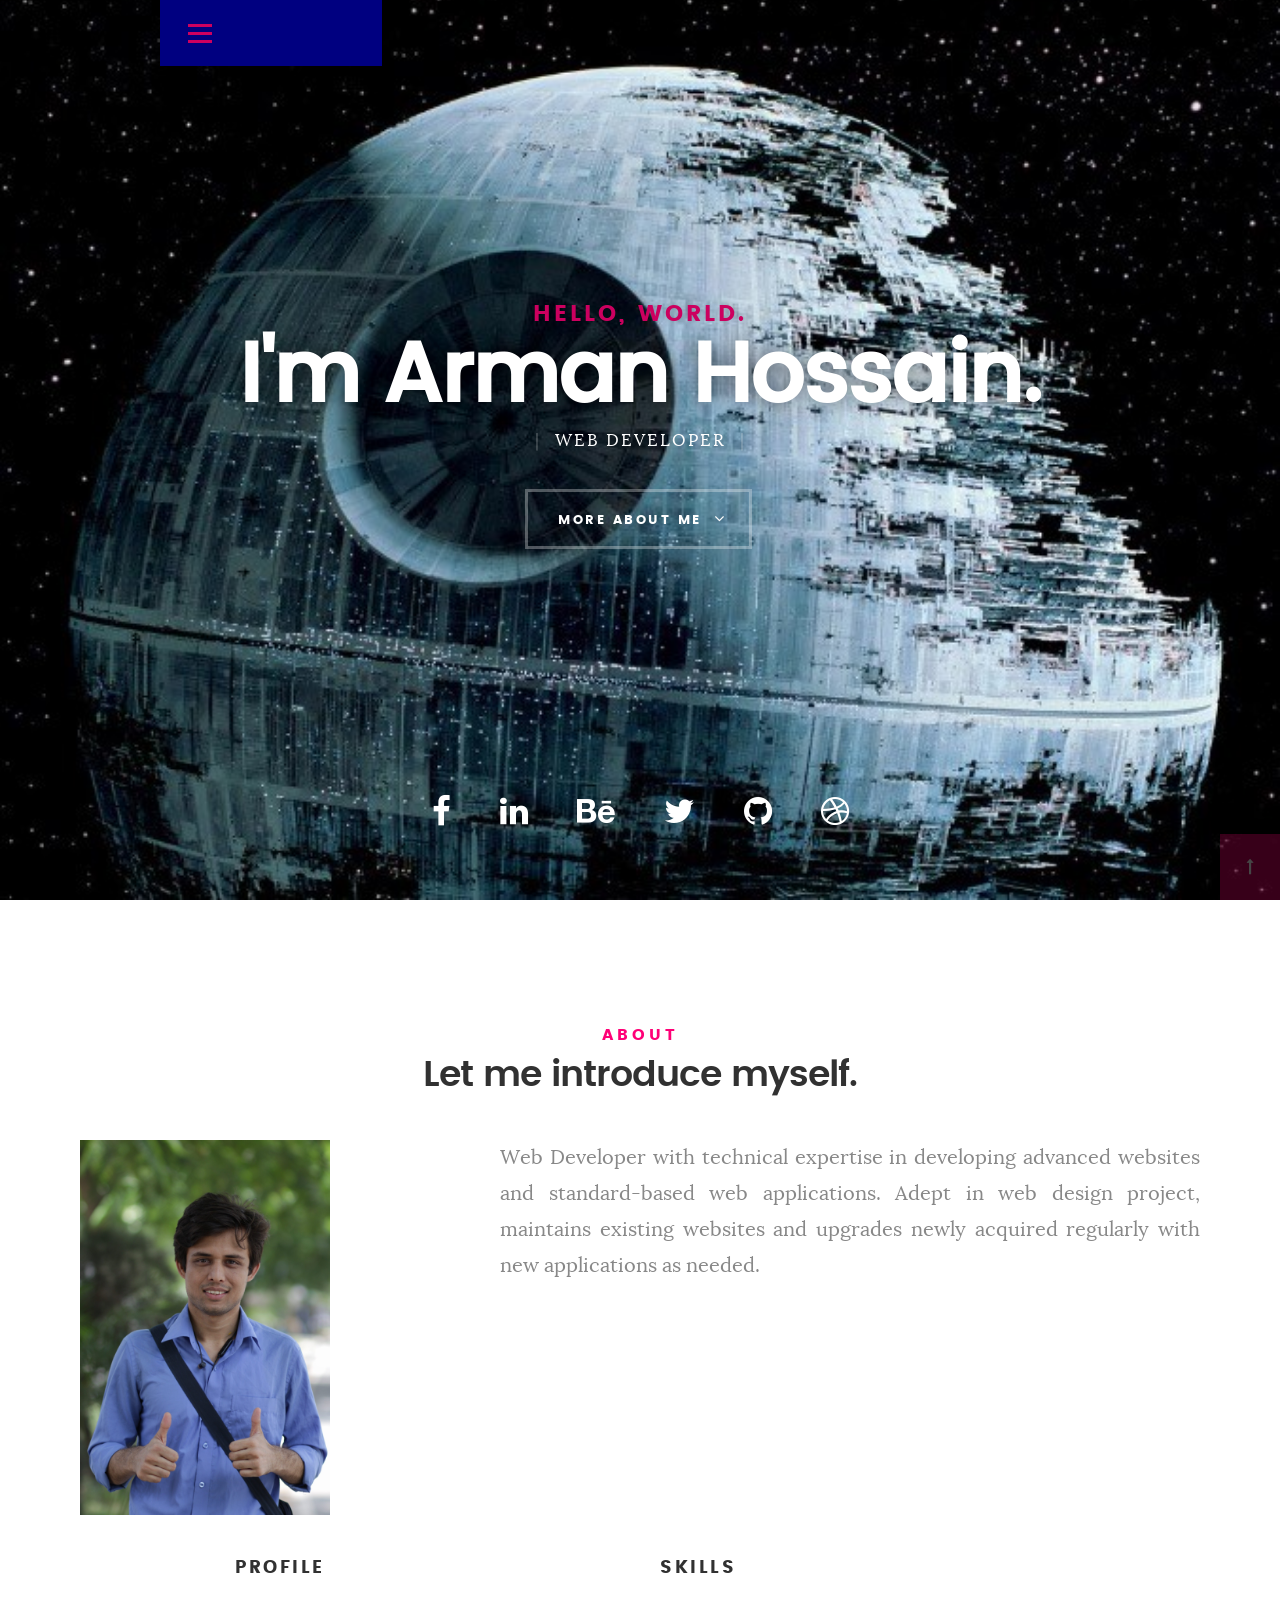
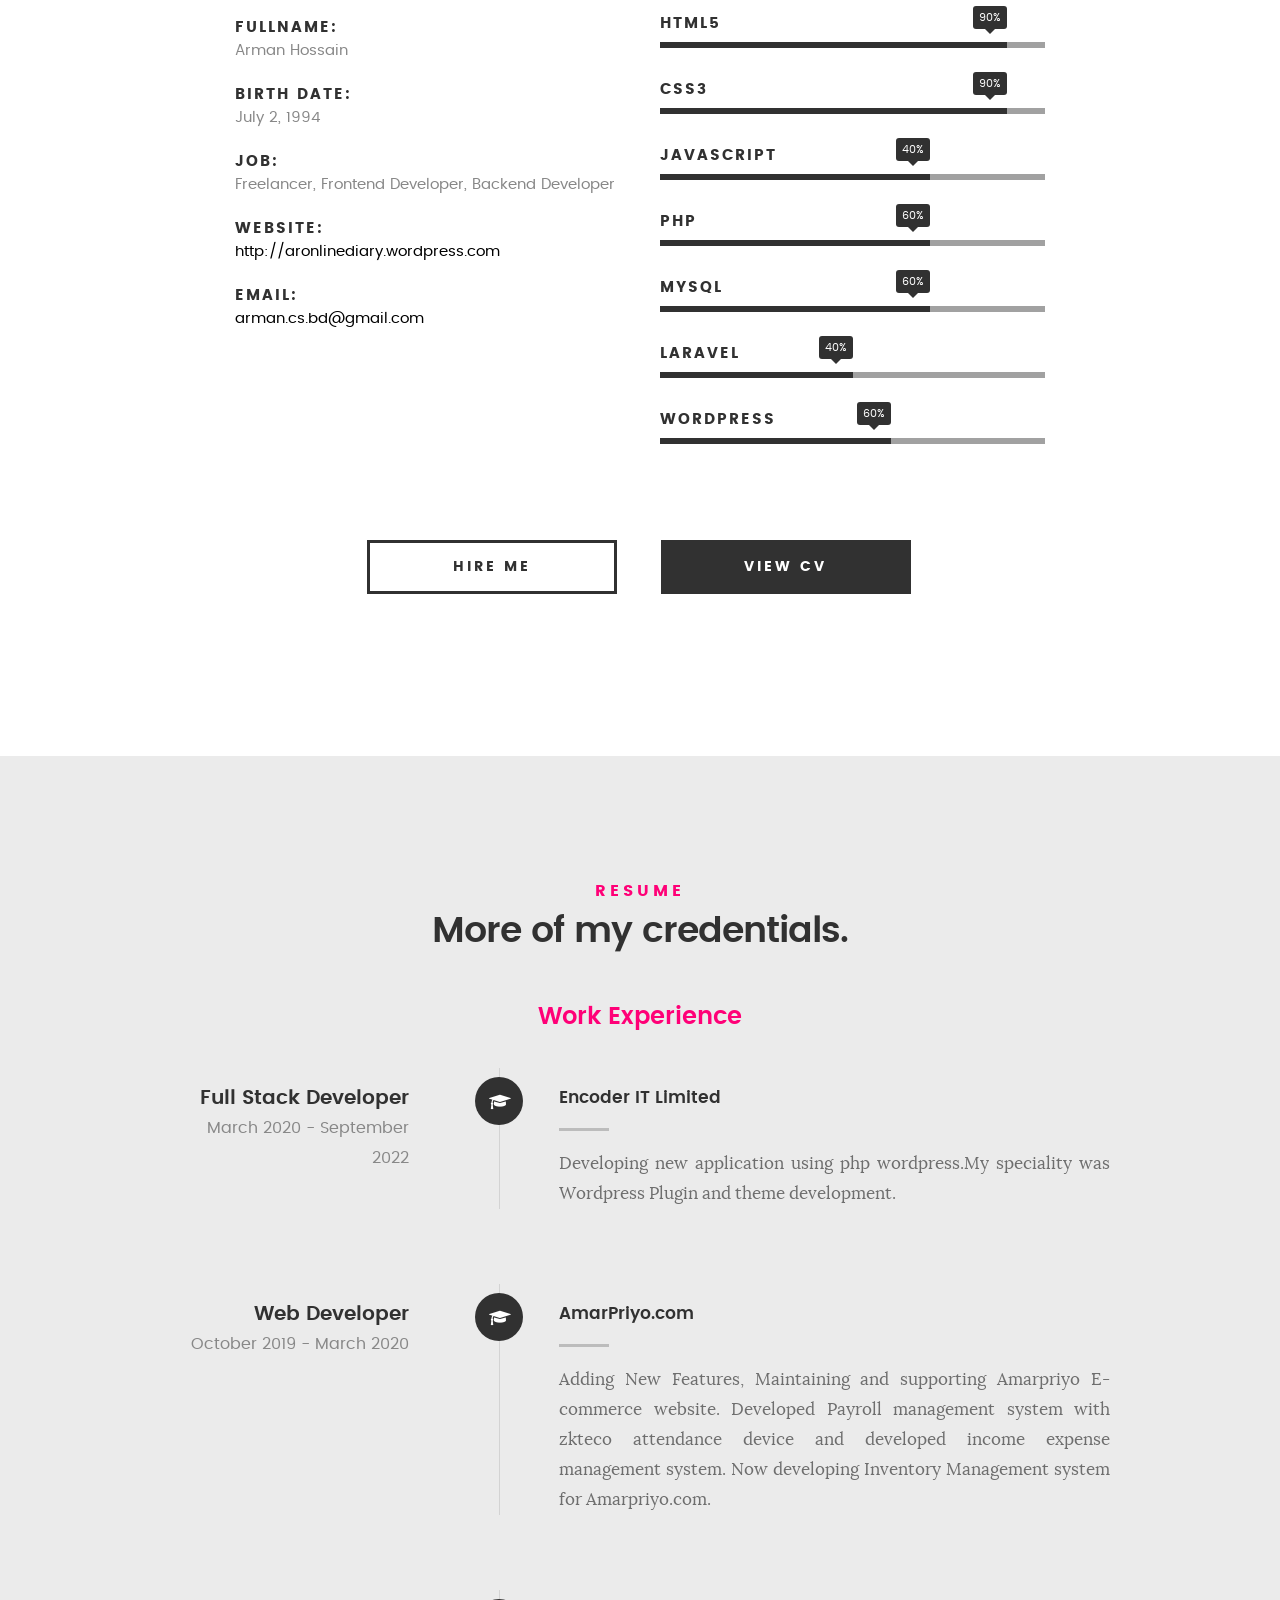
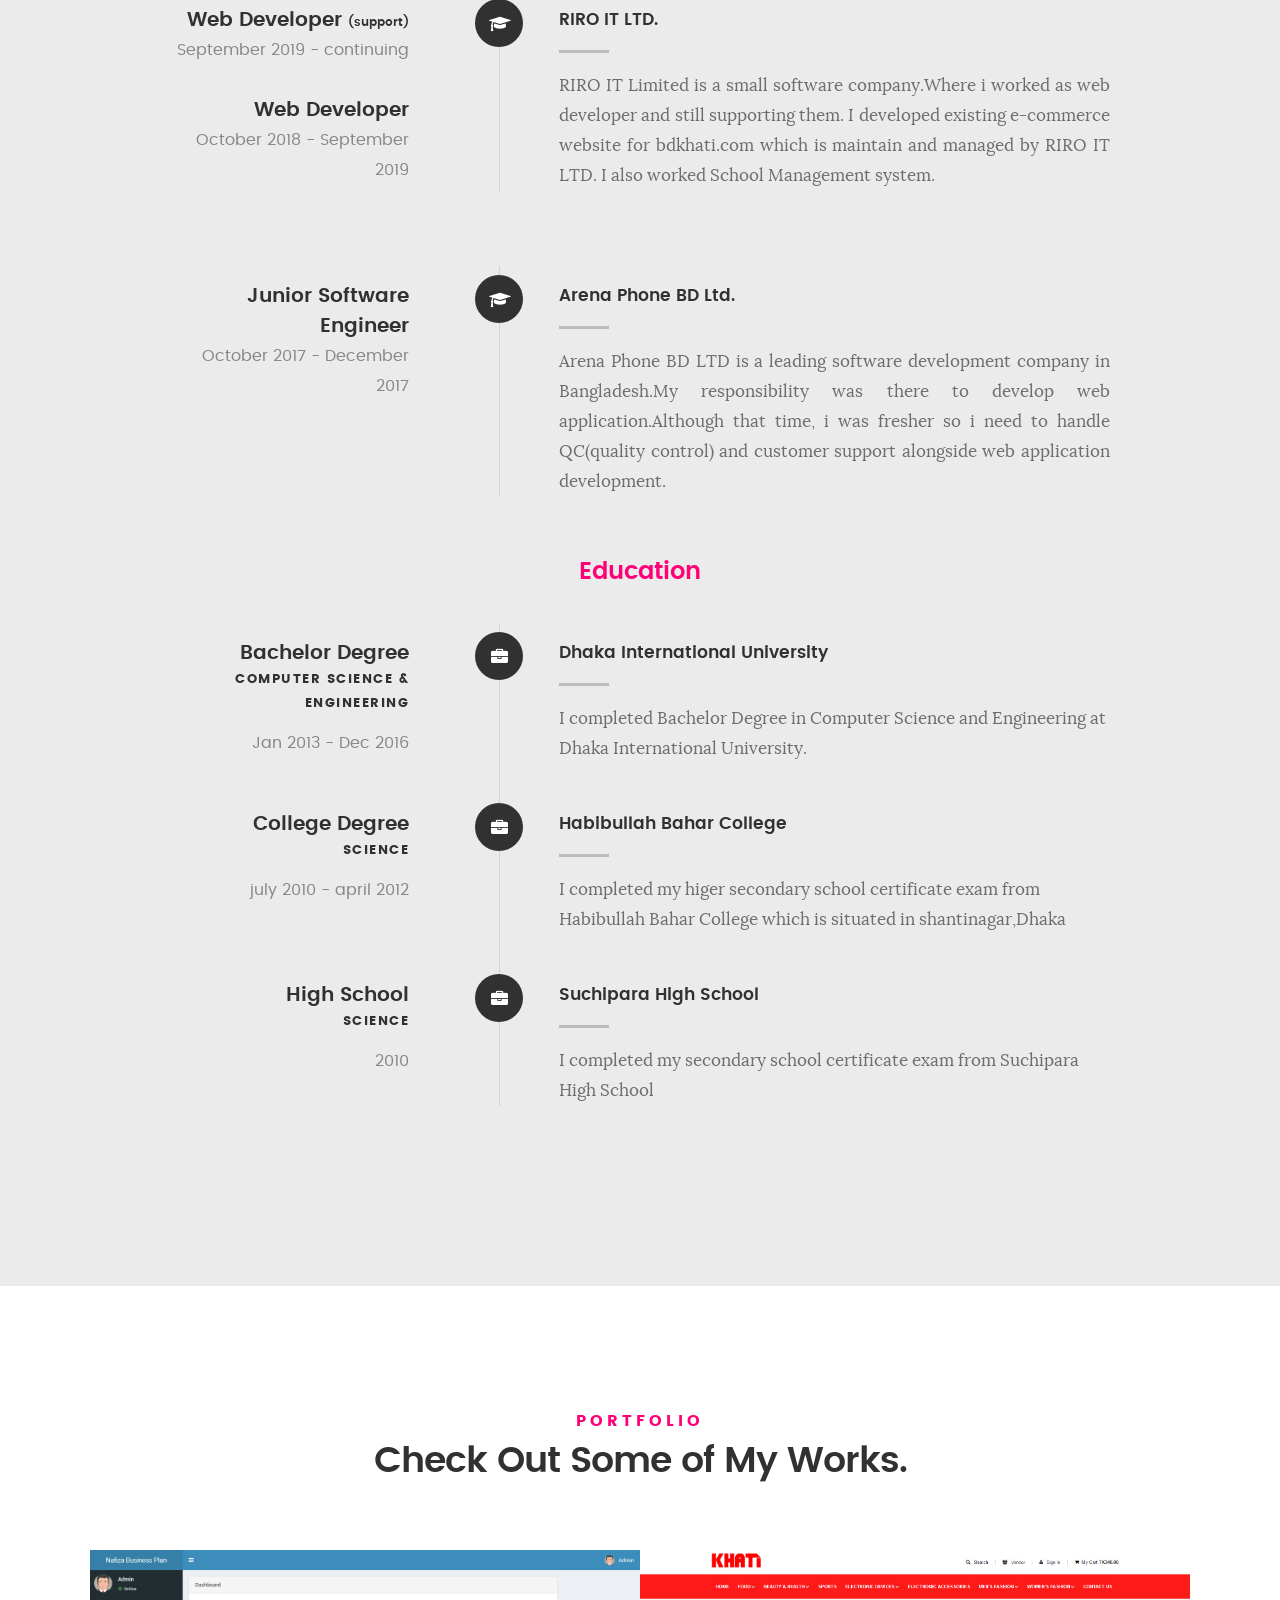
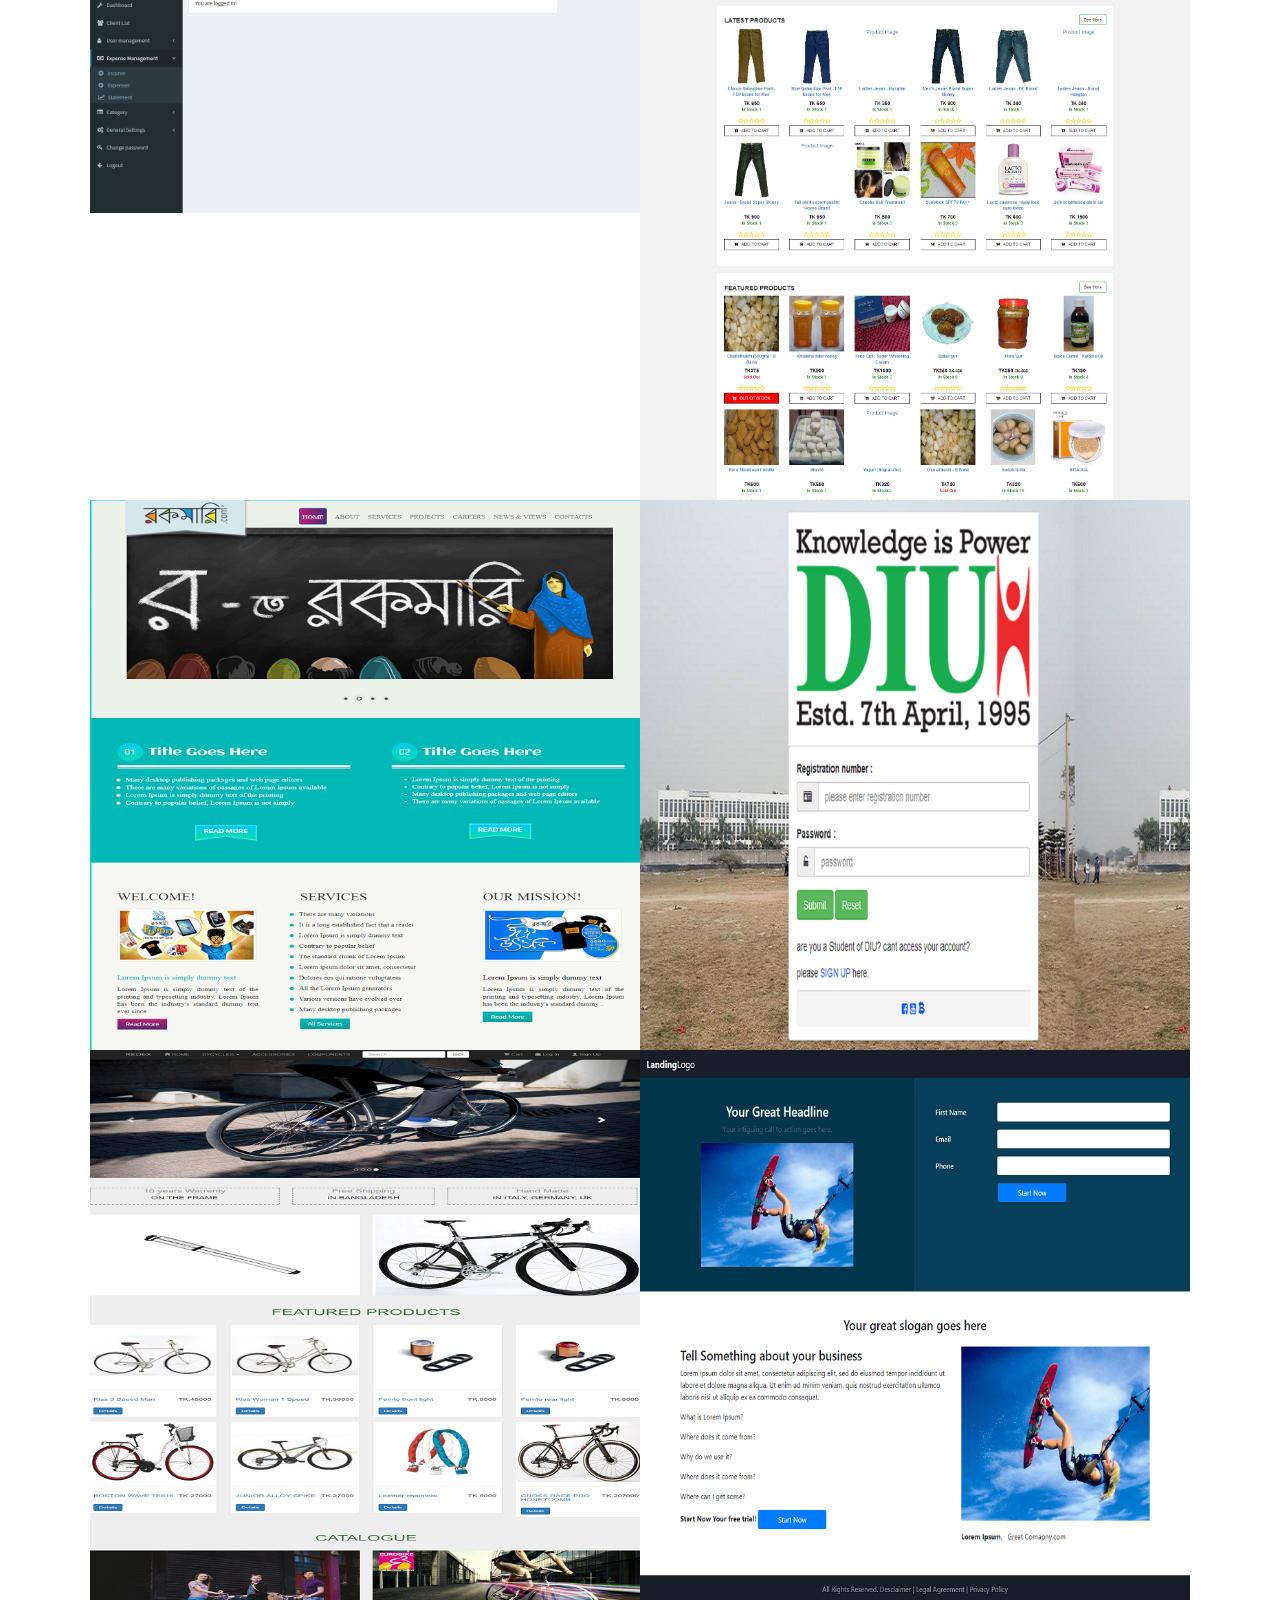
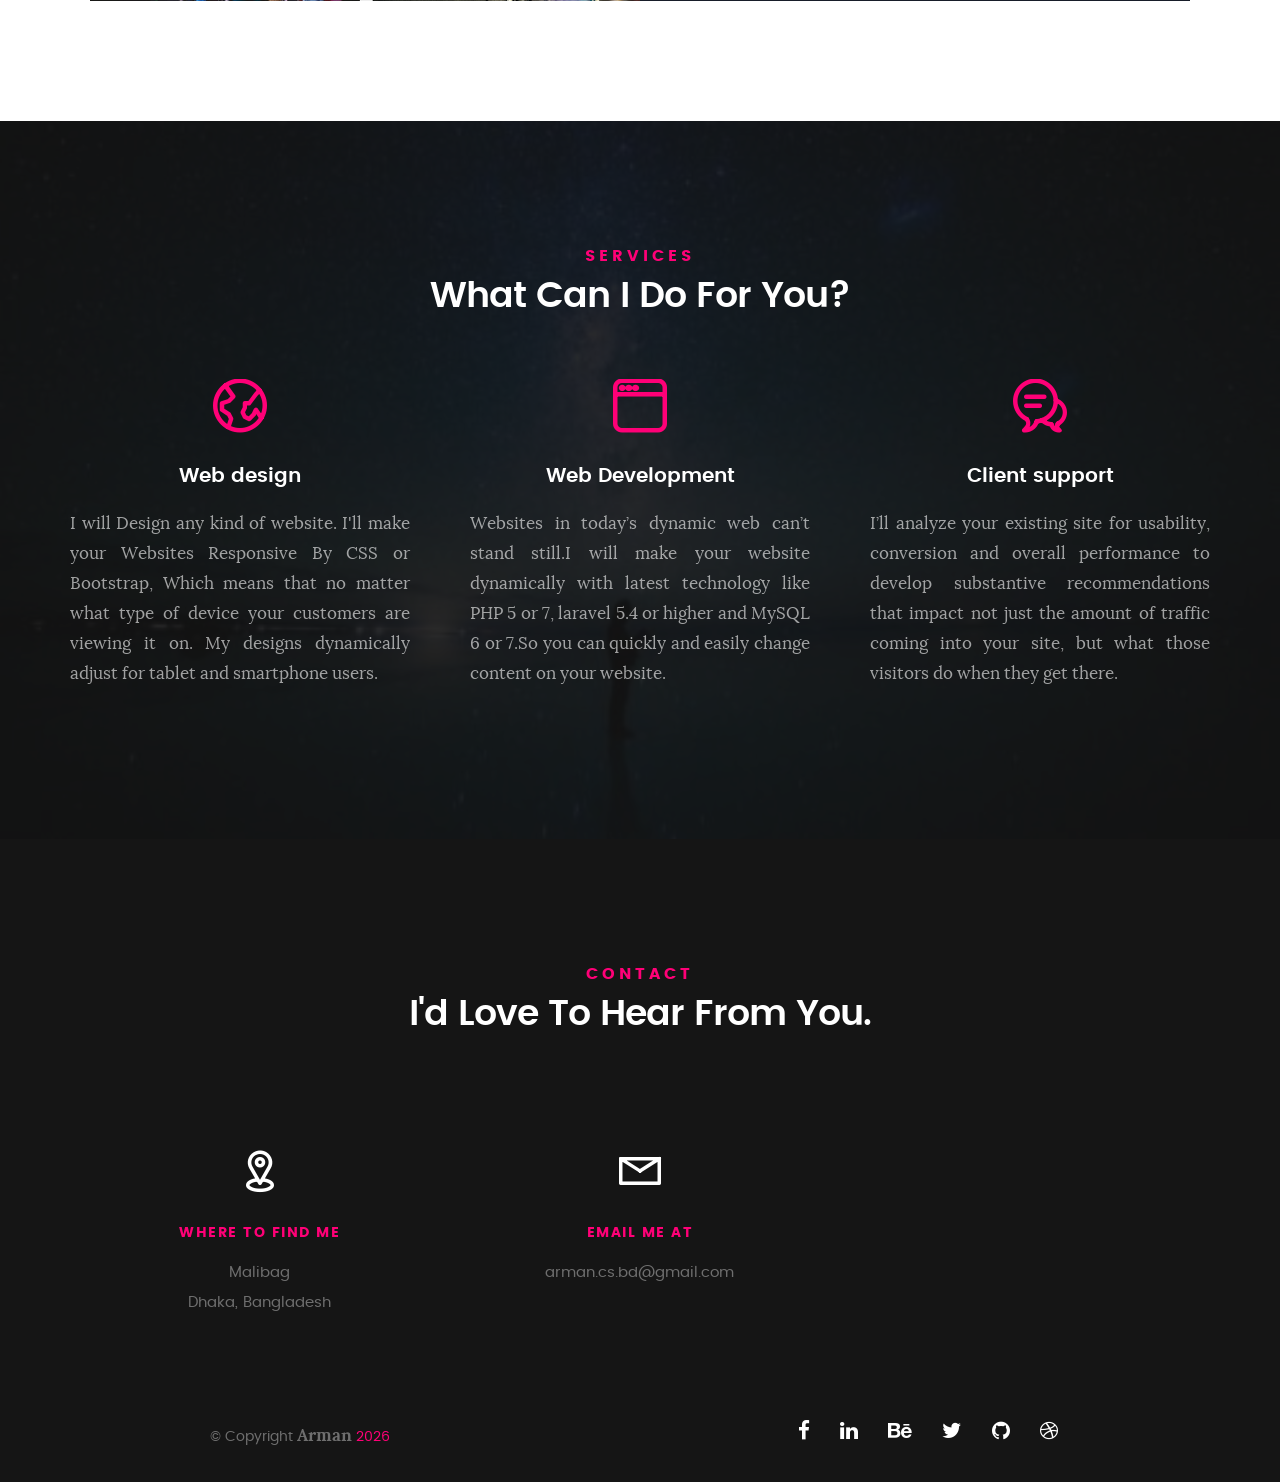
==== commit 2073aed7: "removed number" ====
--- a/index.html
+++ b/index.html
@@ -836,19 +836,7 @@
    			<p>arman.cs.bd@gmail.com			     
 			   </p>
 
-   		</div>
-
-   		<div class="col-four tab-full">
-
-   			<div class="icon">
-   				<i class="icon-phone"></i>
-   			</div>
-
-   			<h5>Call Me At</h5>
-
-   			<p>Mobile: (+880) 1933059518</p>
-
-   		</div>
+		</div>
    		
    	</div> <!-- /contact-info -->
 		
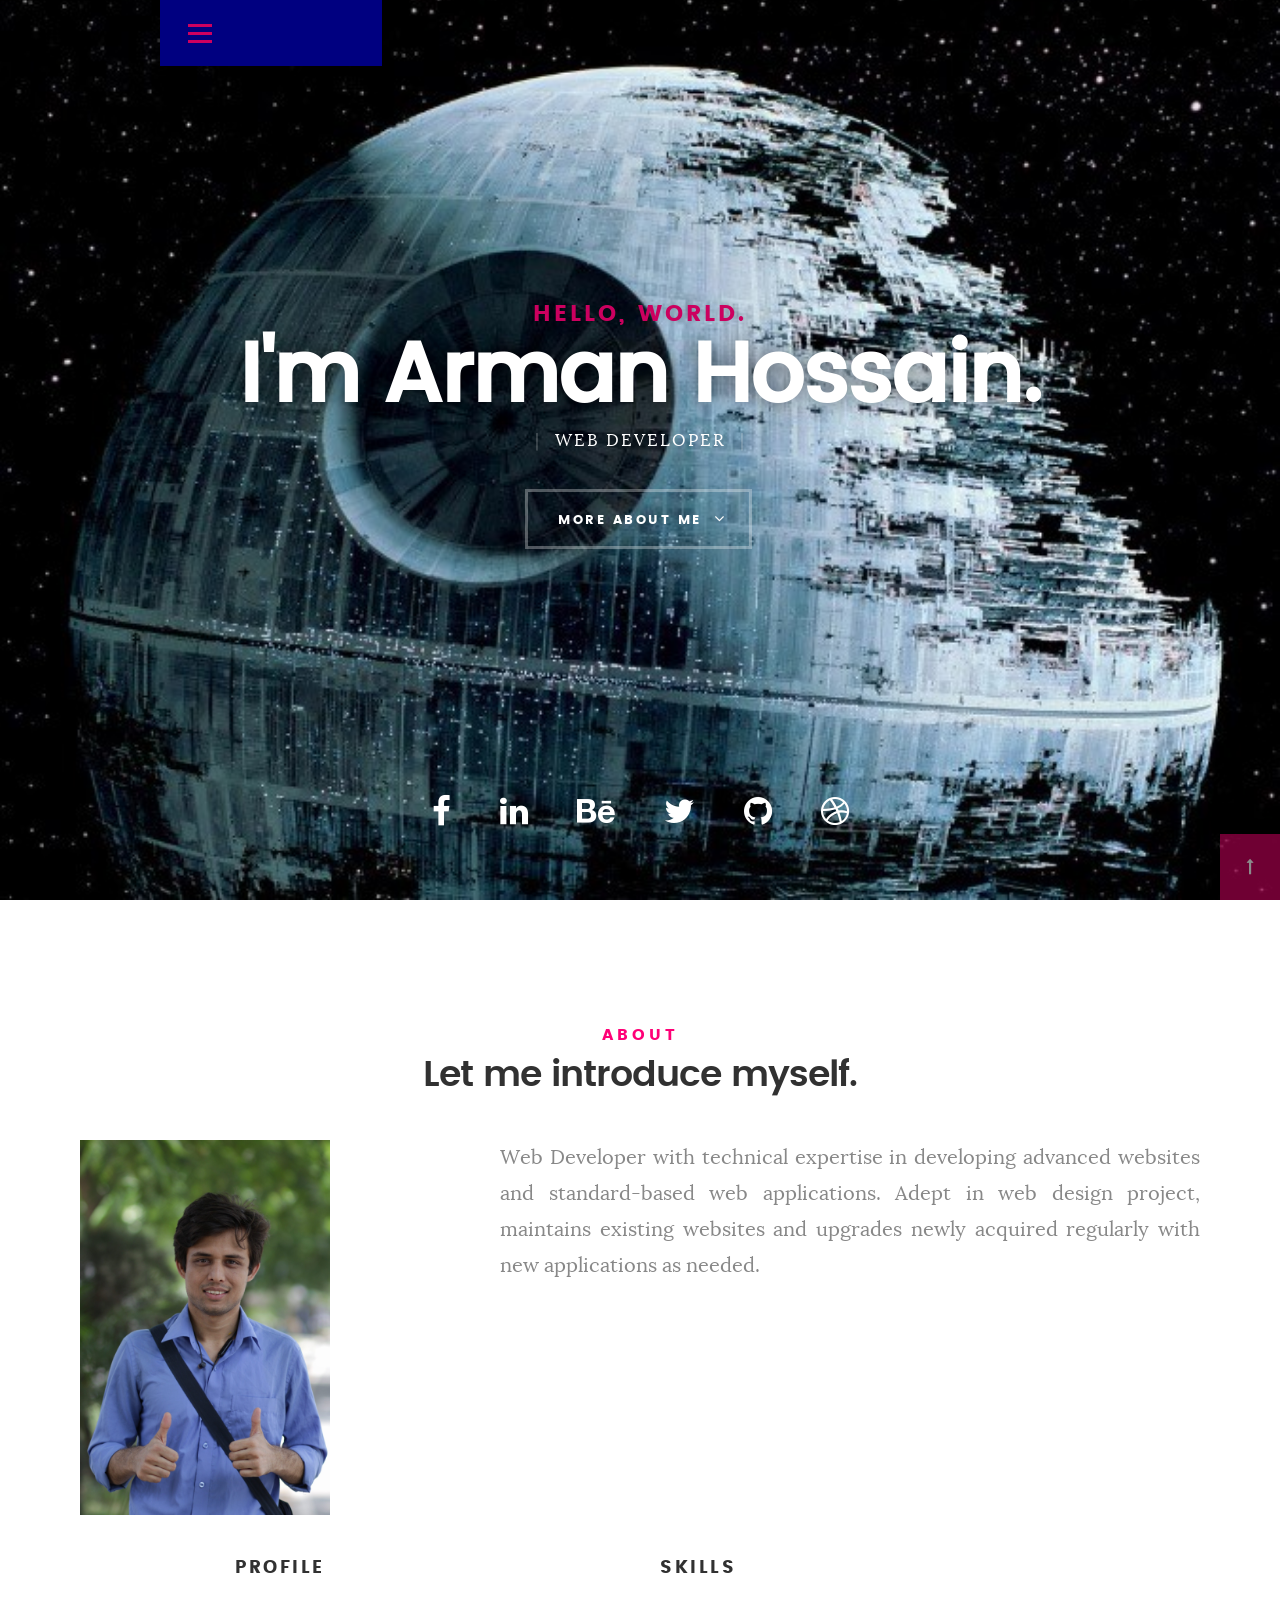
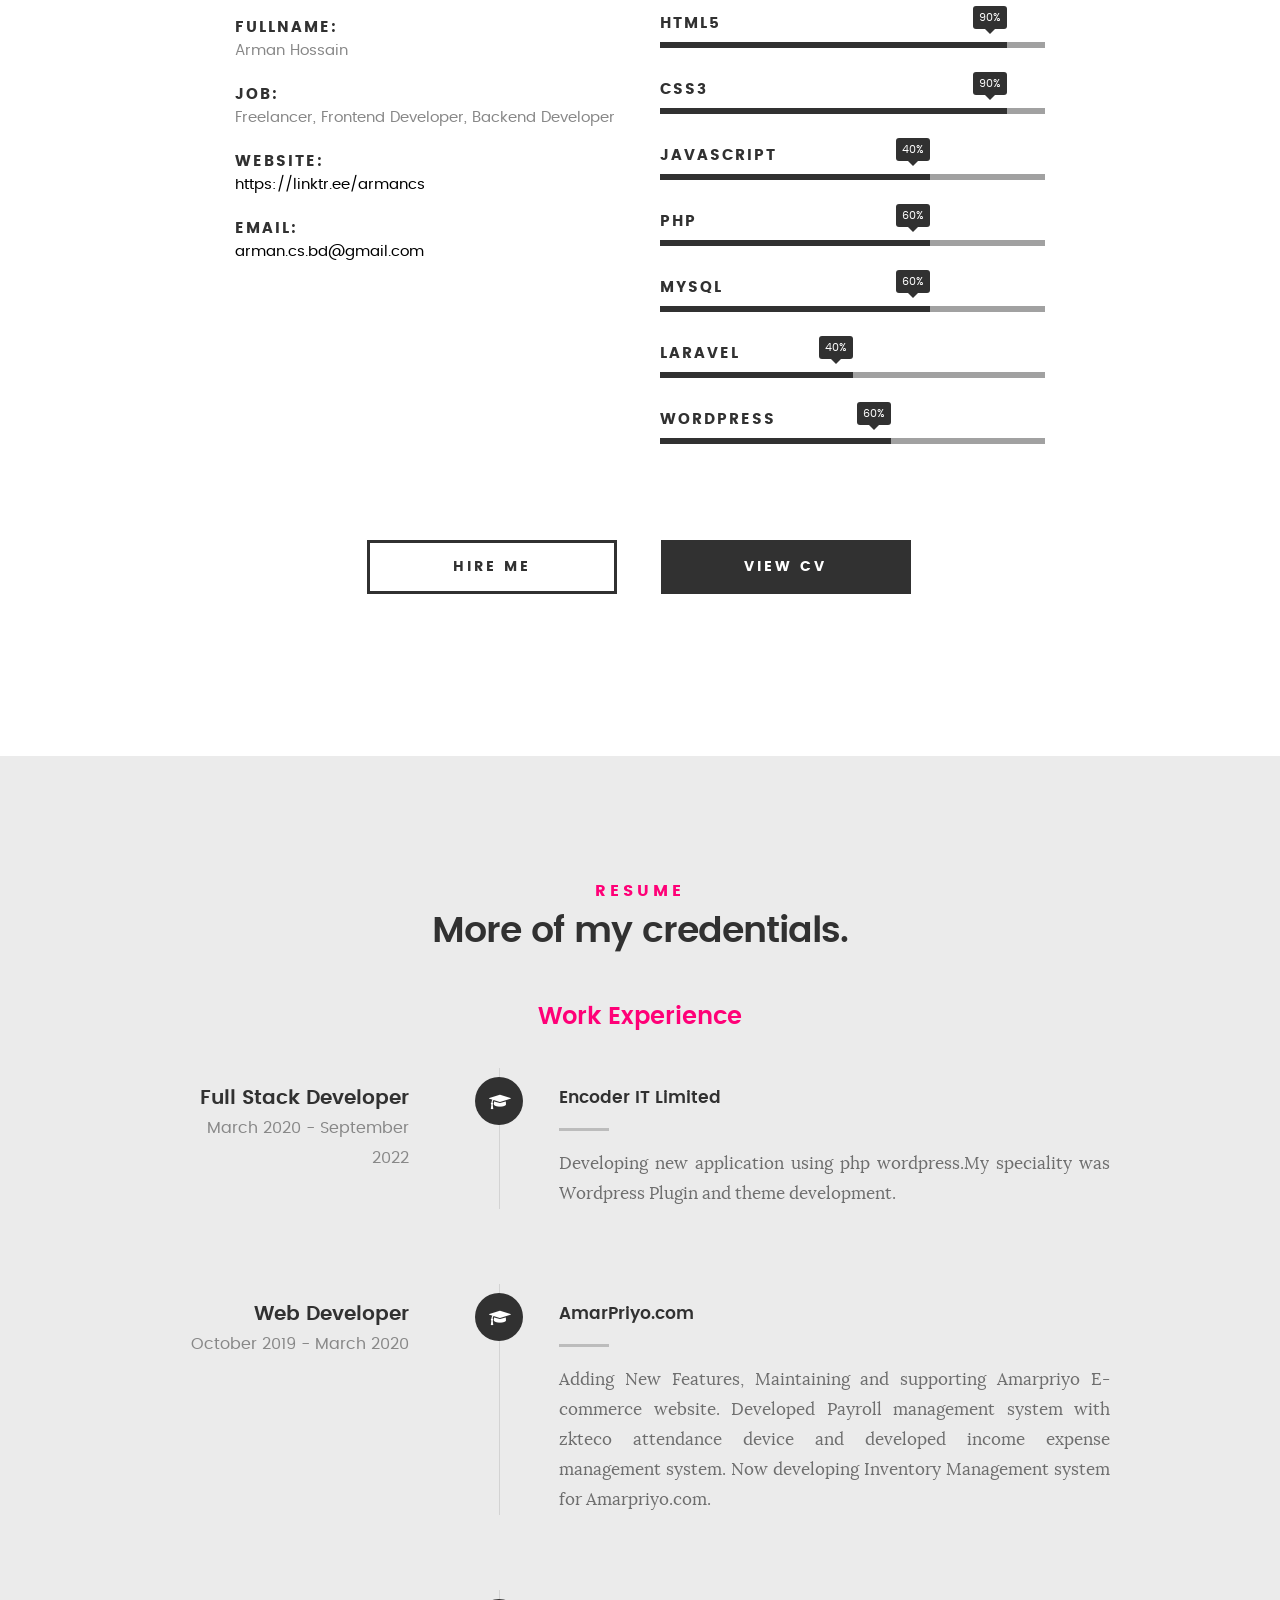
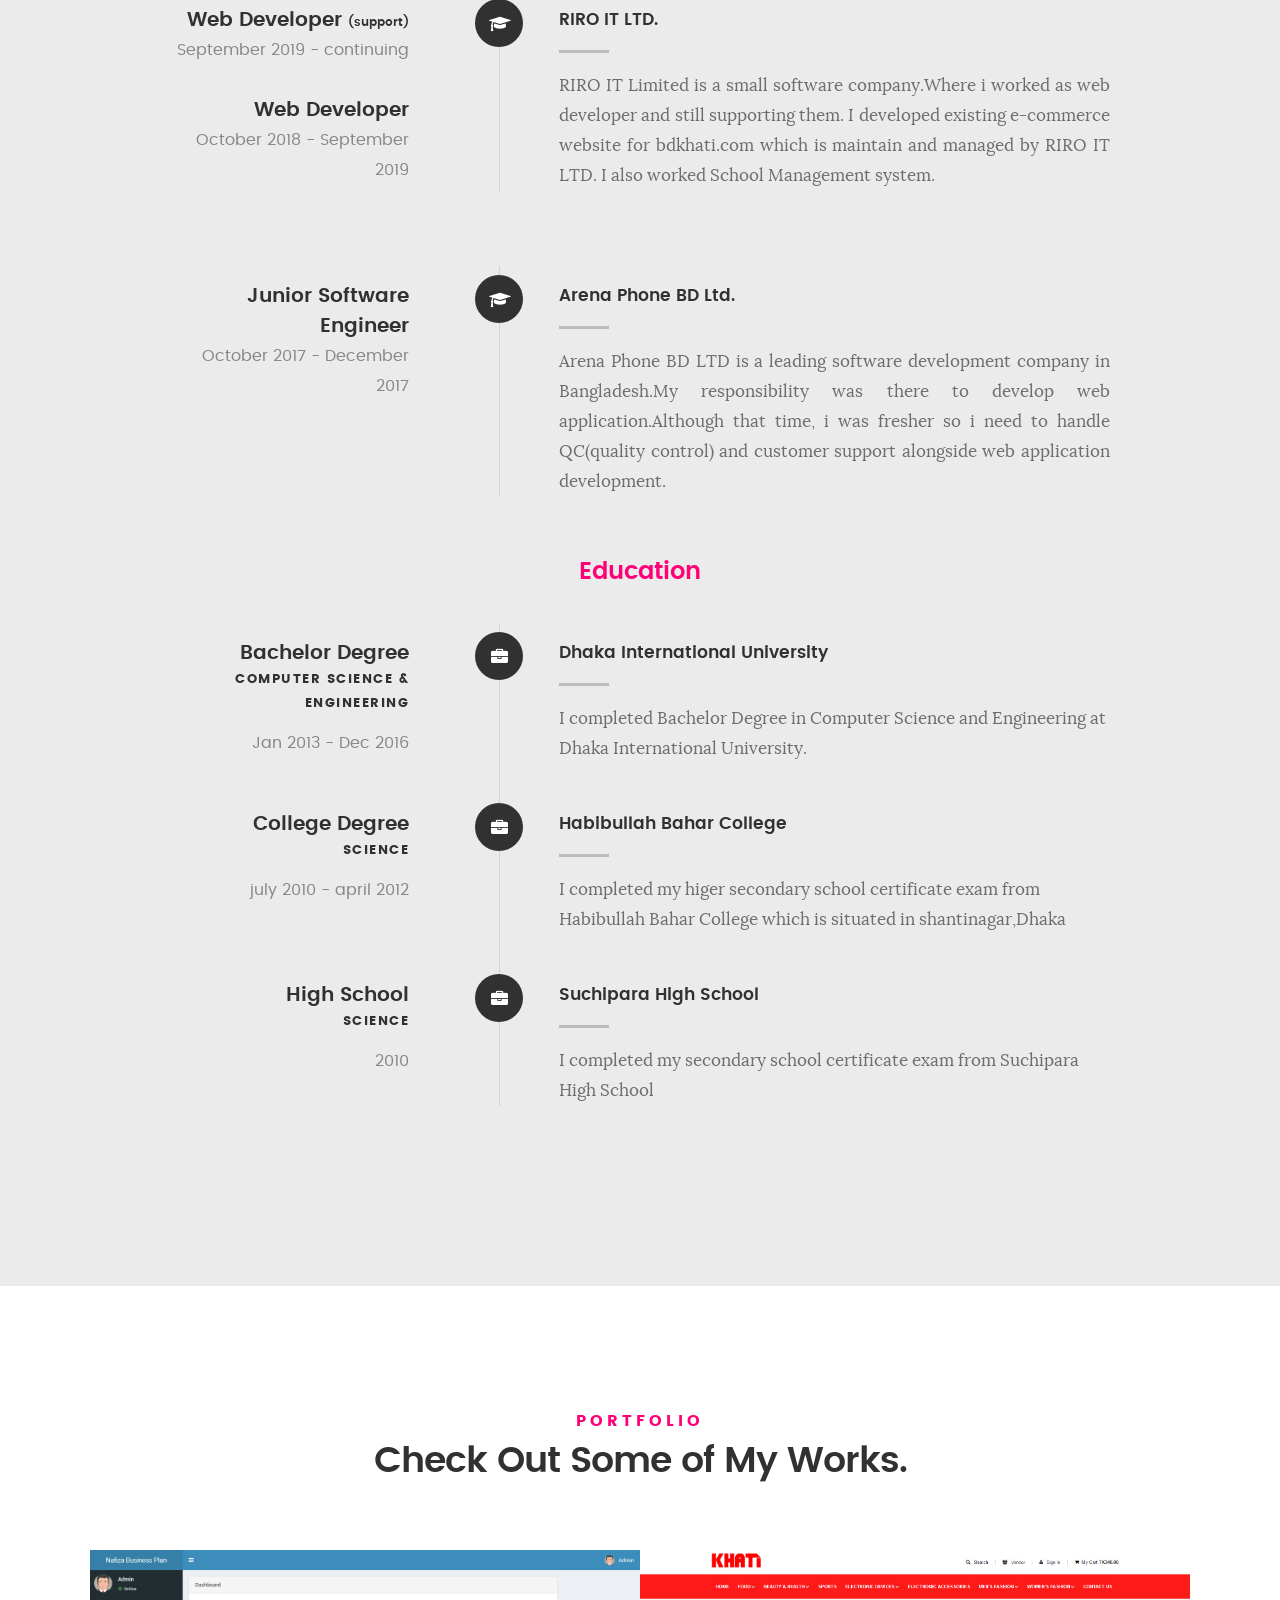
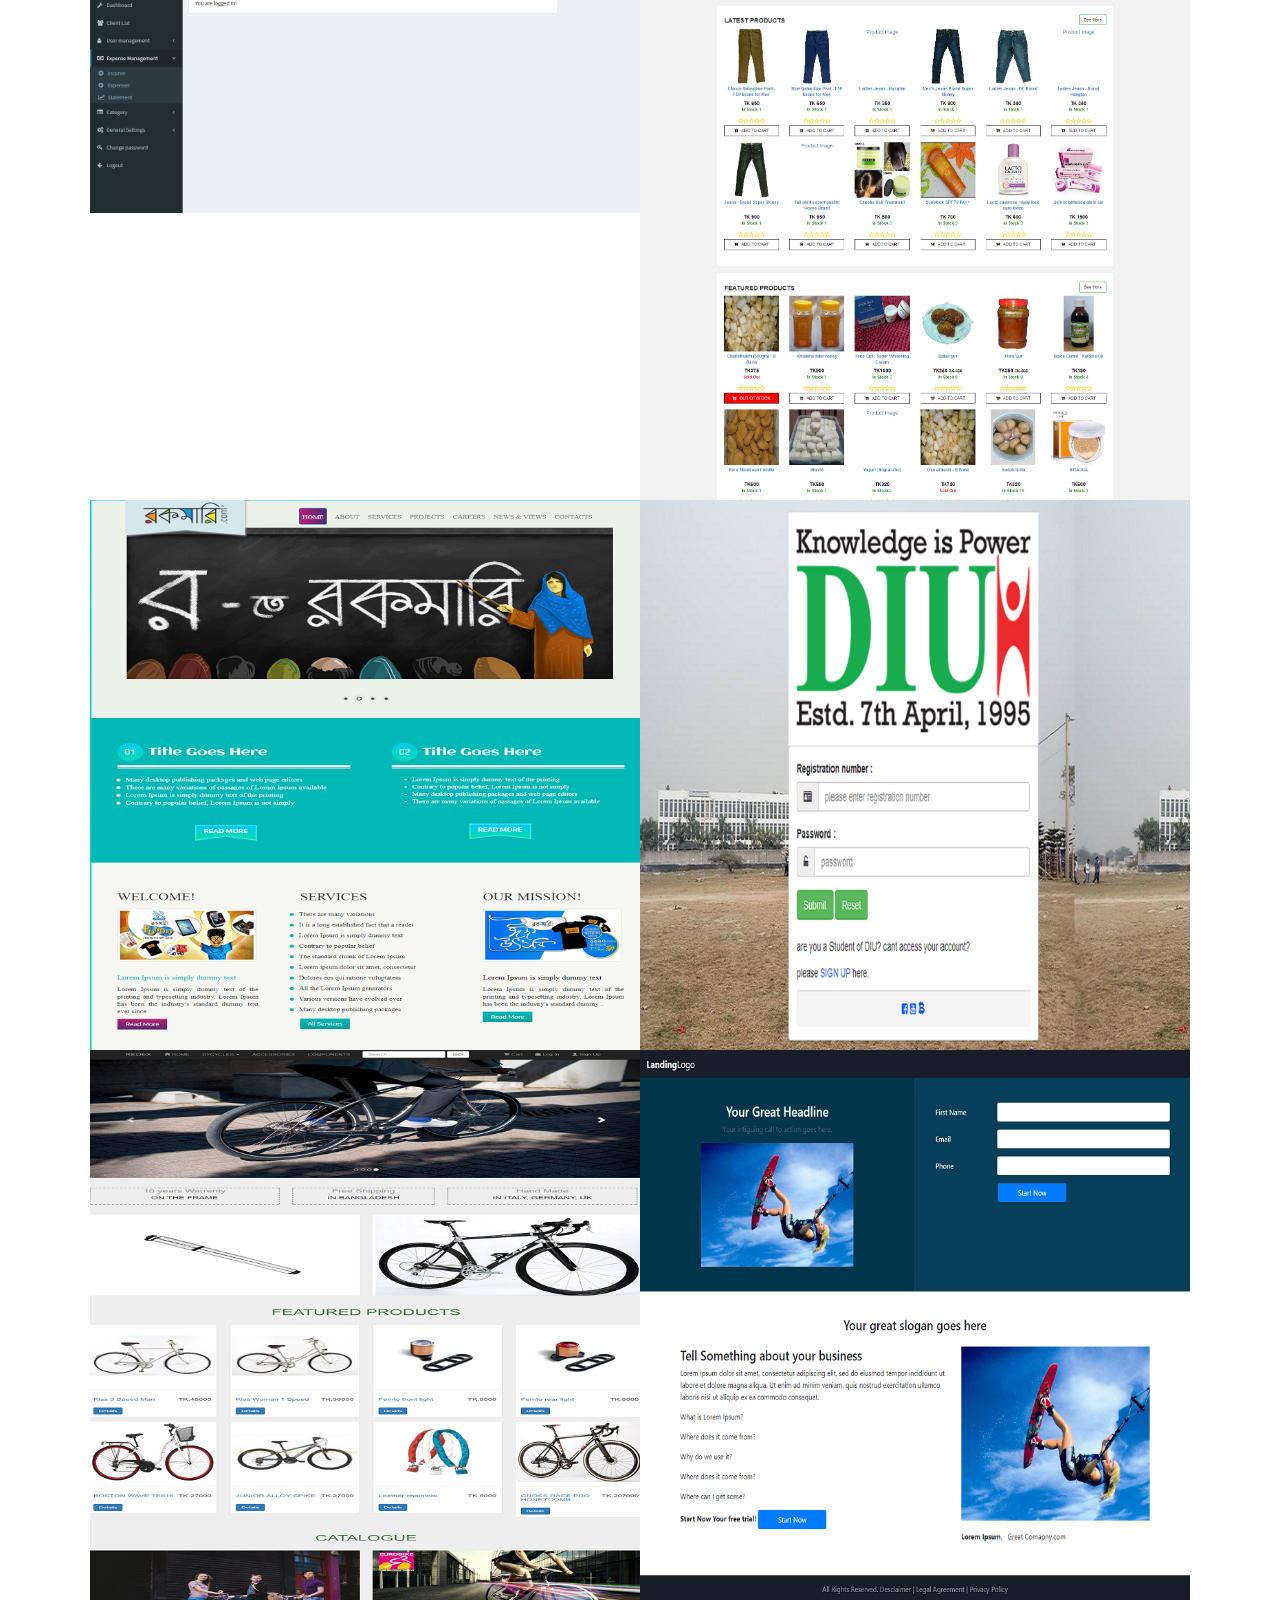
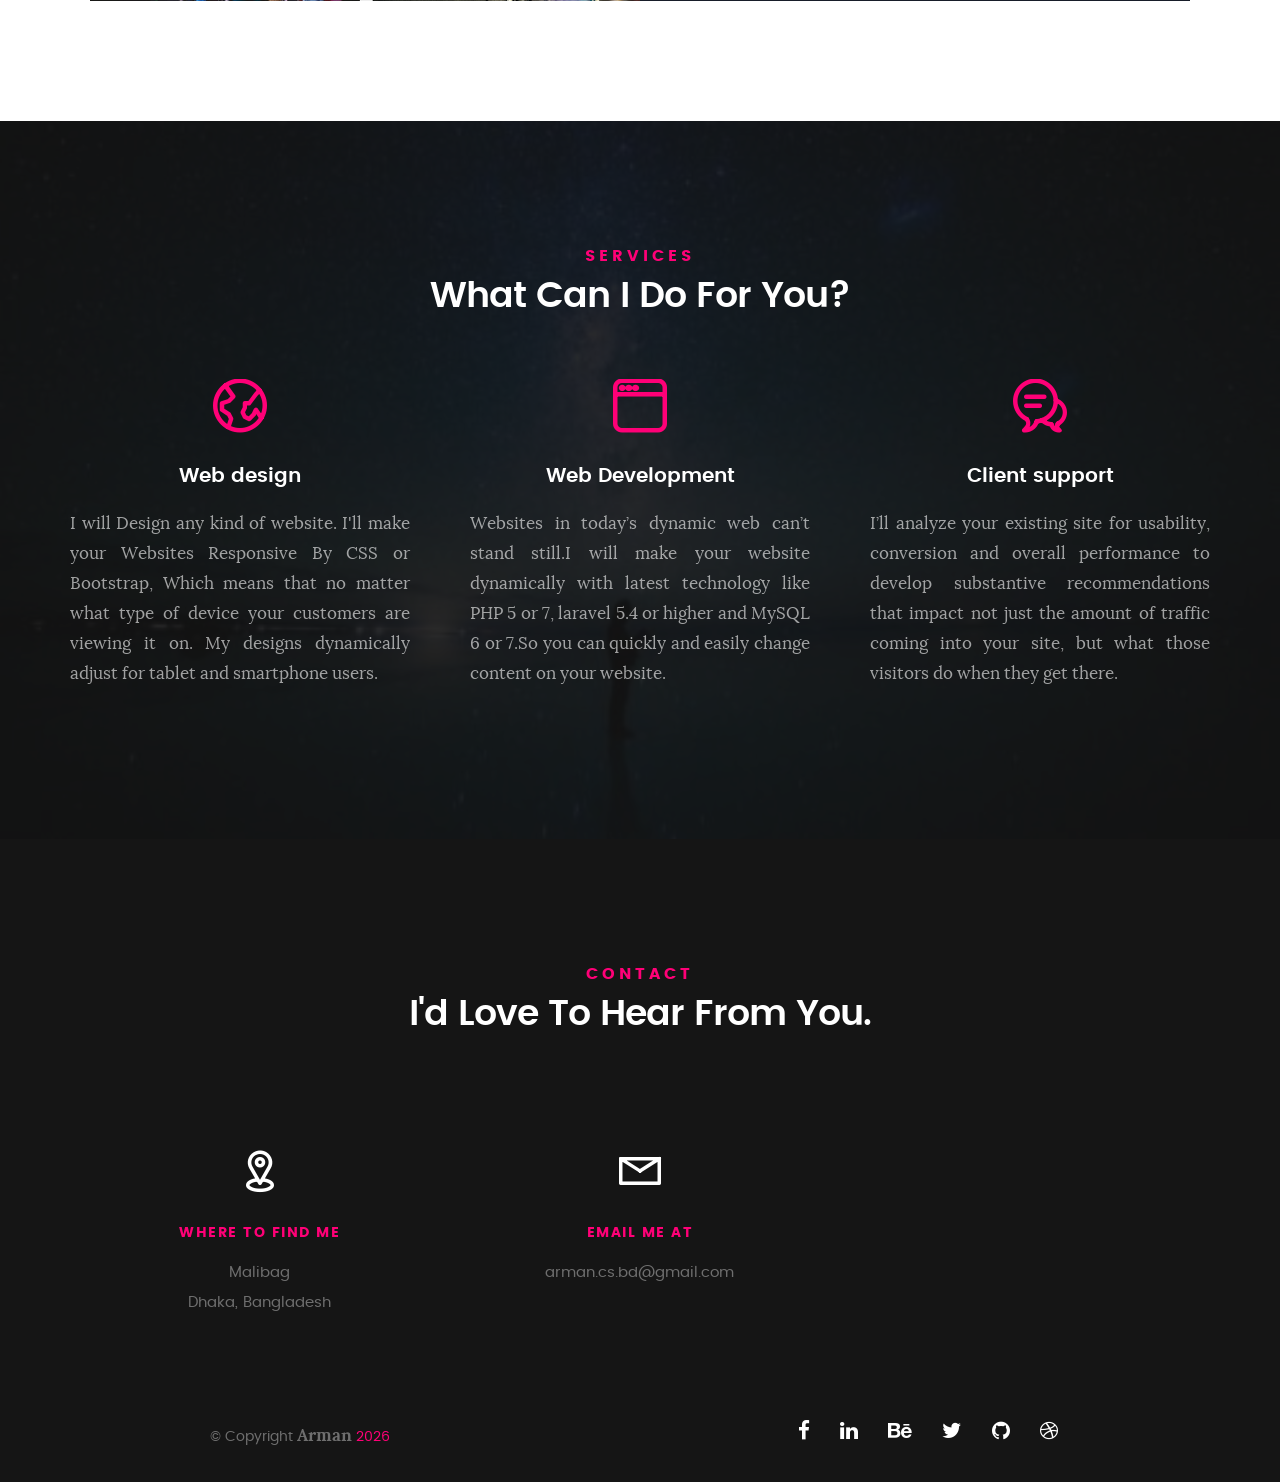
==== commit 2c1a6f4a: "Update index.html" ====
--- a/index.html
+++ b/index.html
@@ -139,16 +139,12 @@
    					<span>Arman Hossain</span>
    				</li>
    				<li>
-   					<strong>Birth Date:</strong>
-   					<span>July 2, 1994</span>
-   				</li>
-   				<li>
    					<strong>Job:</strong>
    					<span>Freelancer, Frontend Developer, Backend Developer</span>
    				</li>
    				<li>
    					<strong>Website:</strong>
-   					<span><a href="http://aronlinediary.wordpress.com">http://aronlinediary.wordpress.com</a></span>
+   					<span><a href="https://linktr.ee/armancs">https://linktr.ee/armancs</a></span>
    				</li>
    				<li>
    					<strong>Email:</strong>
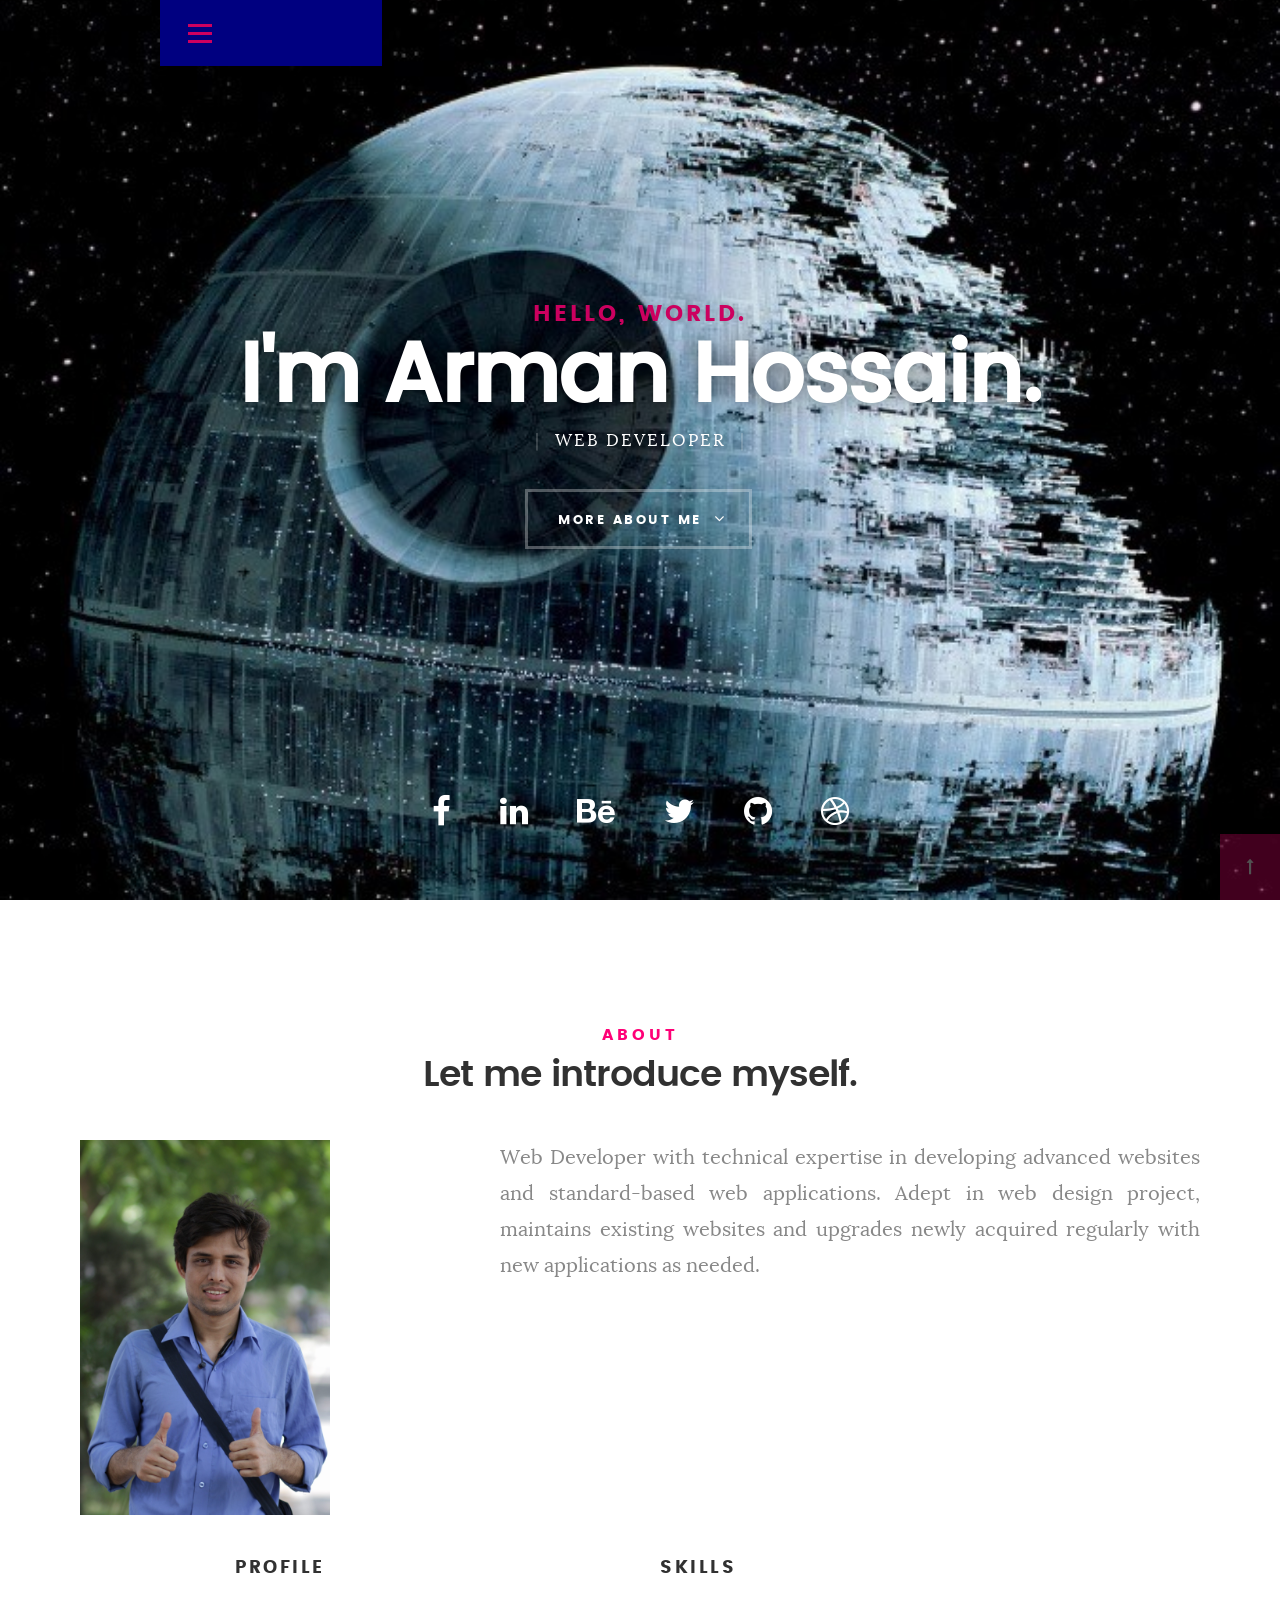
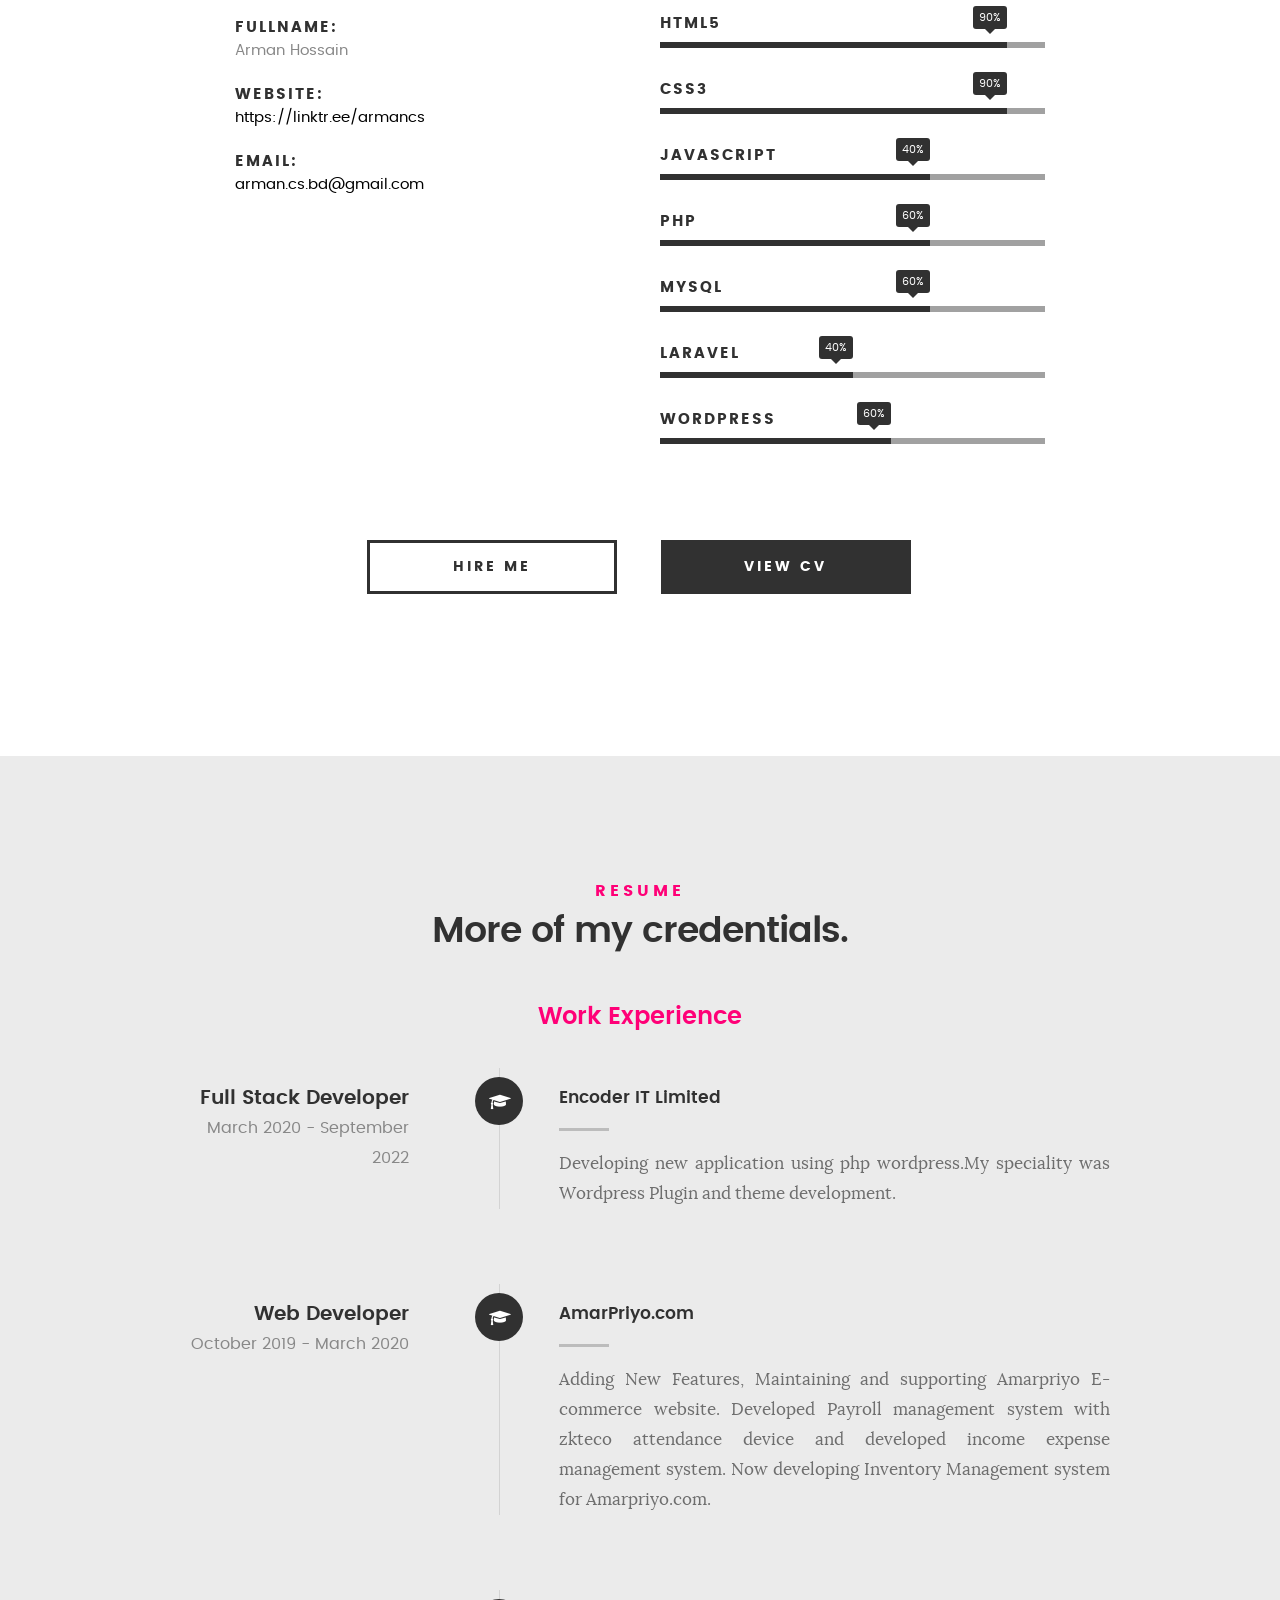
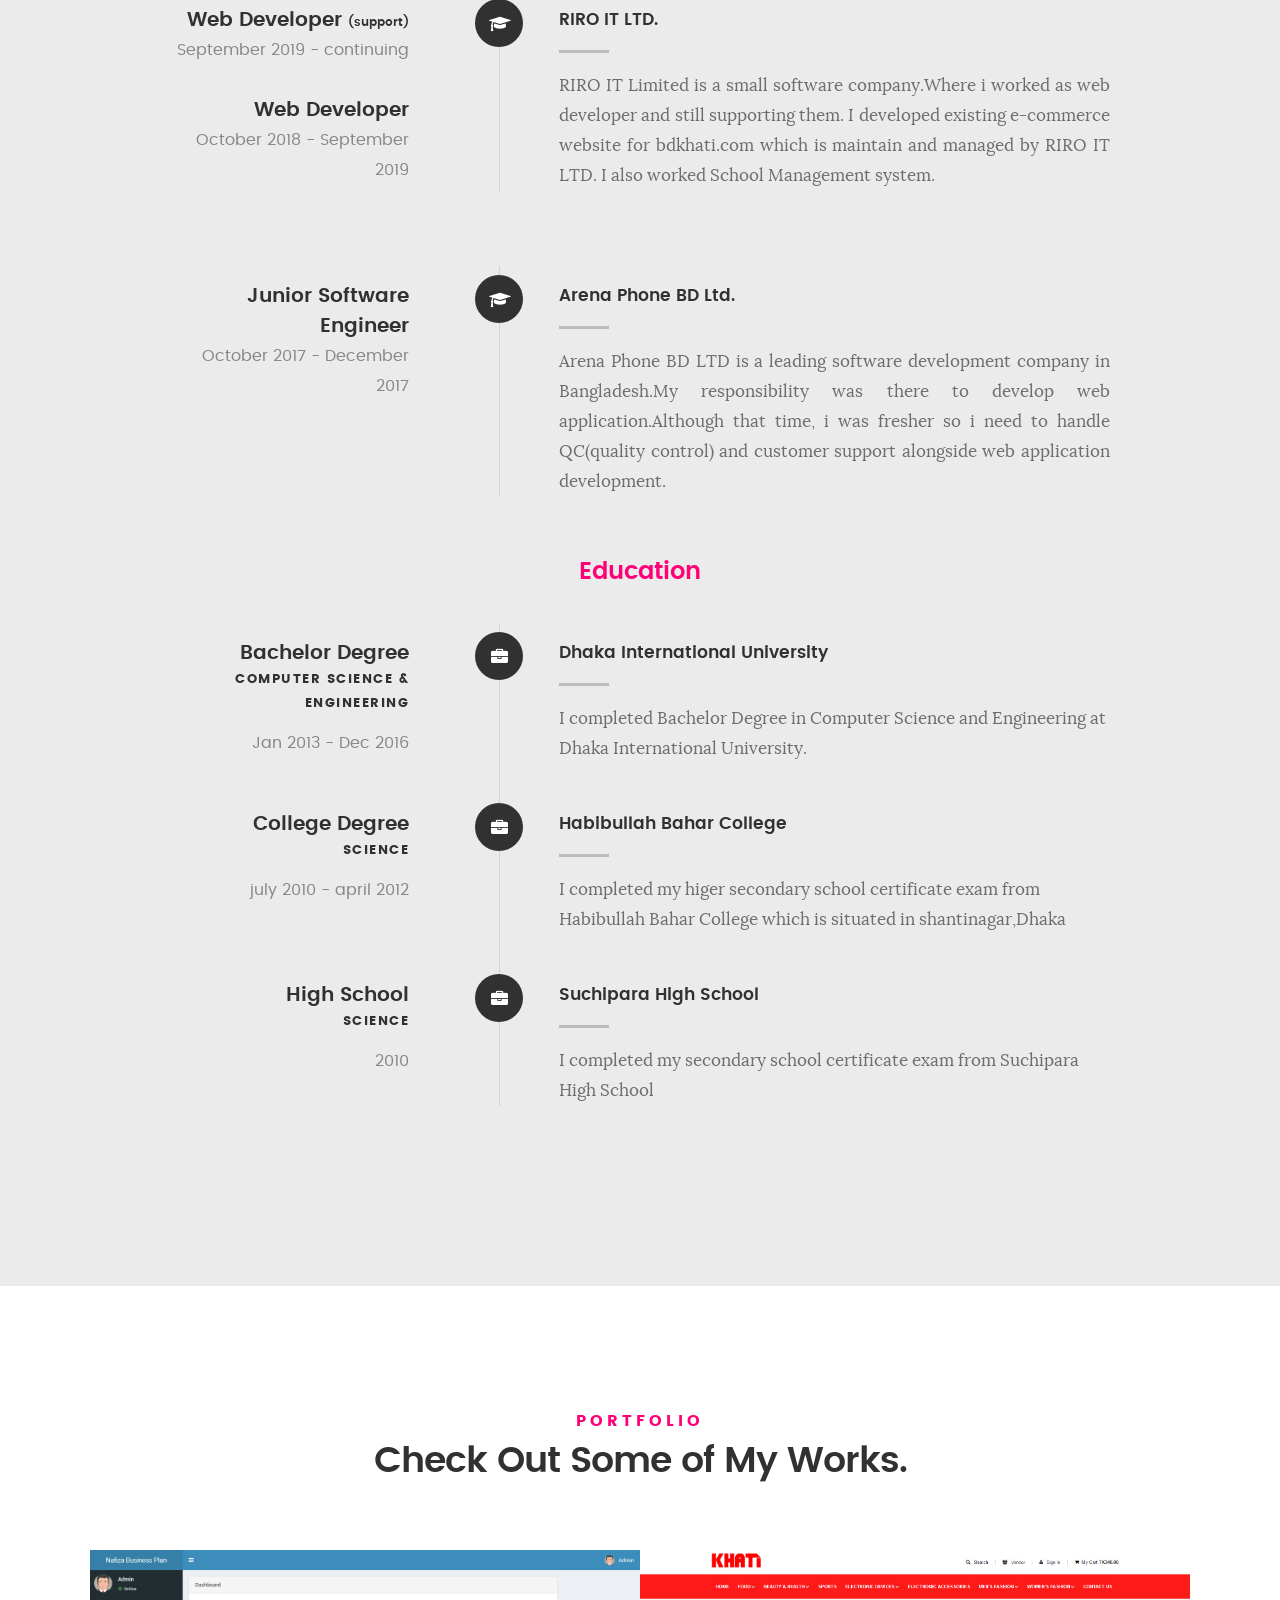
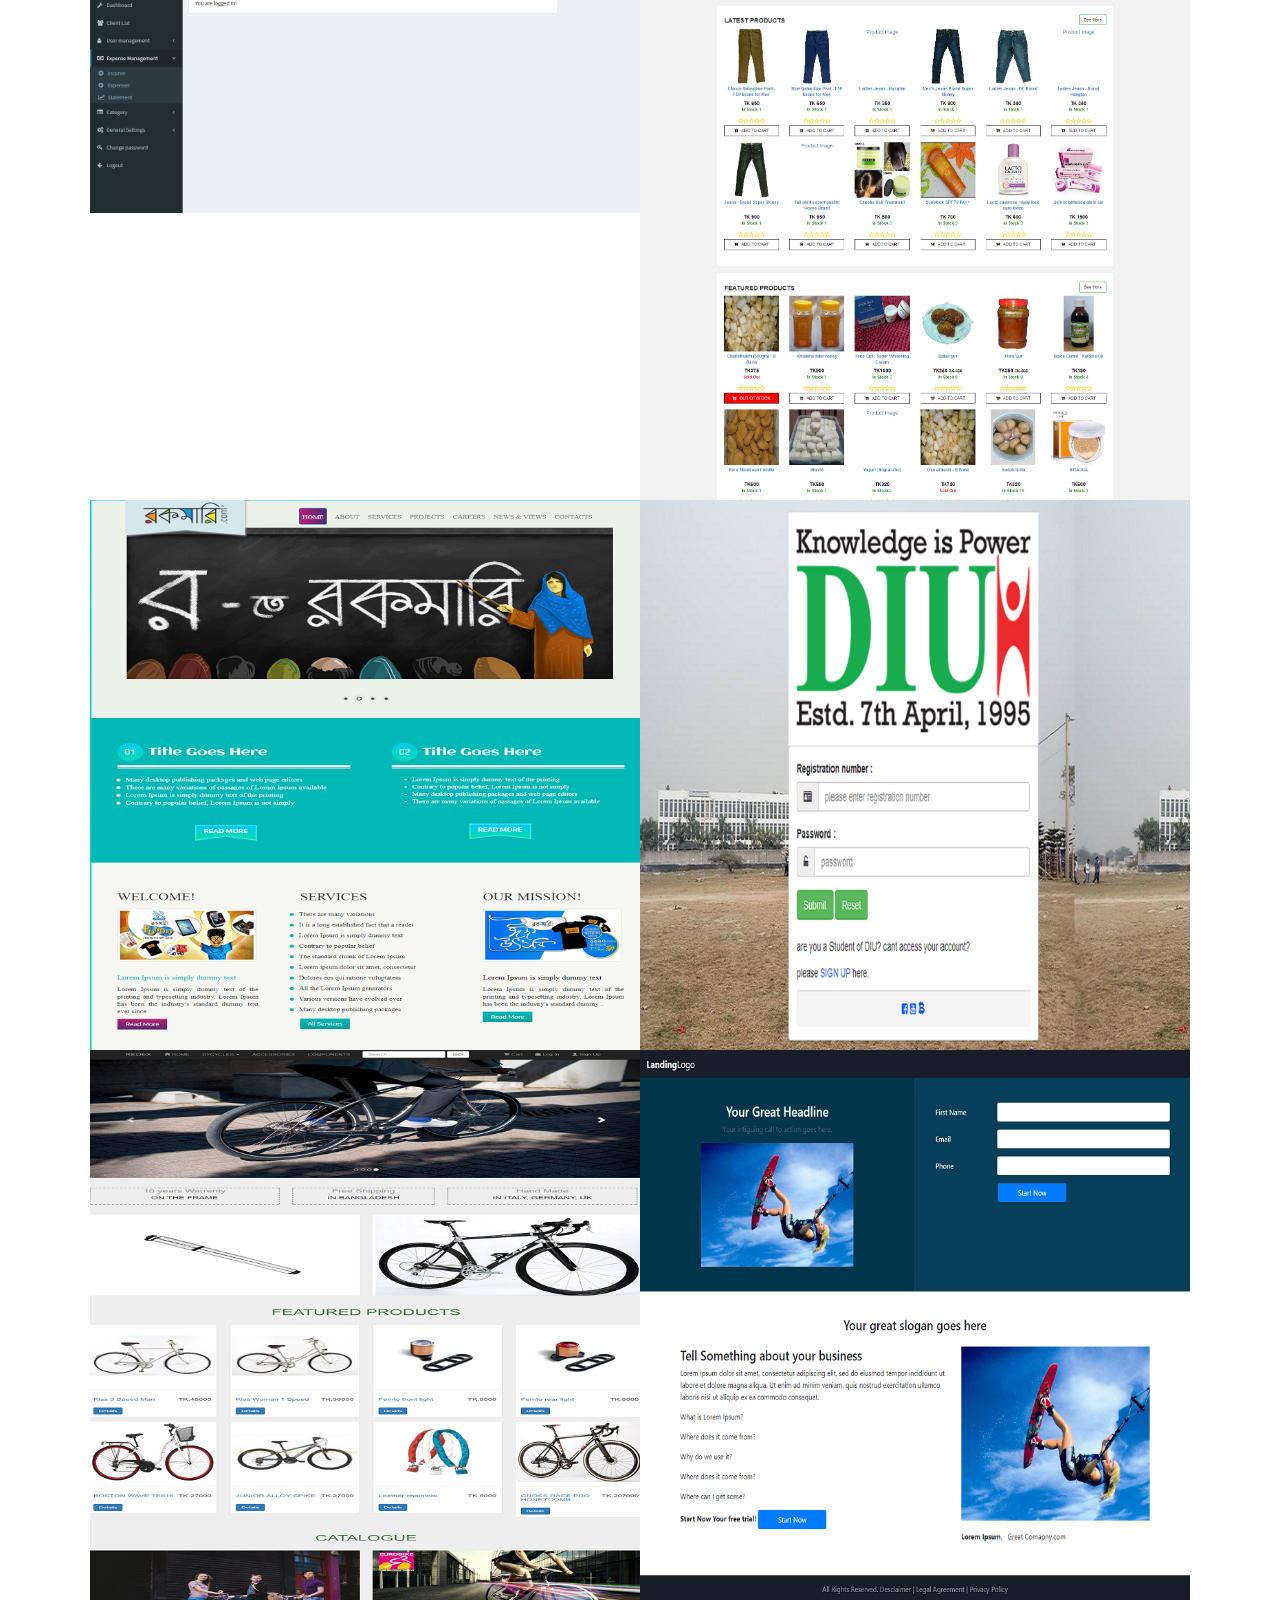
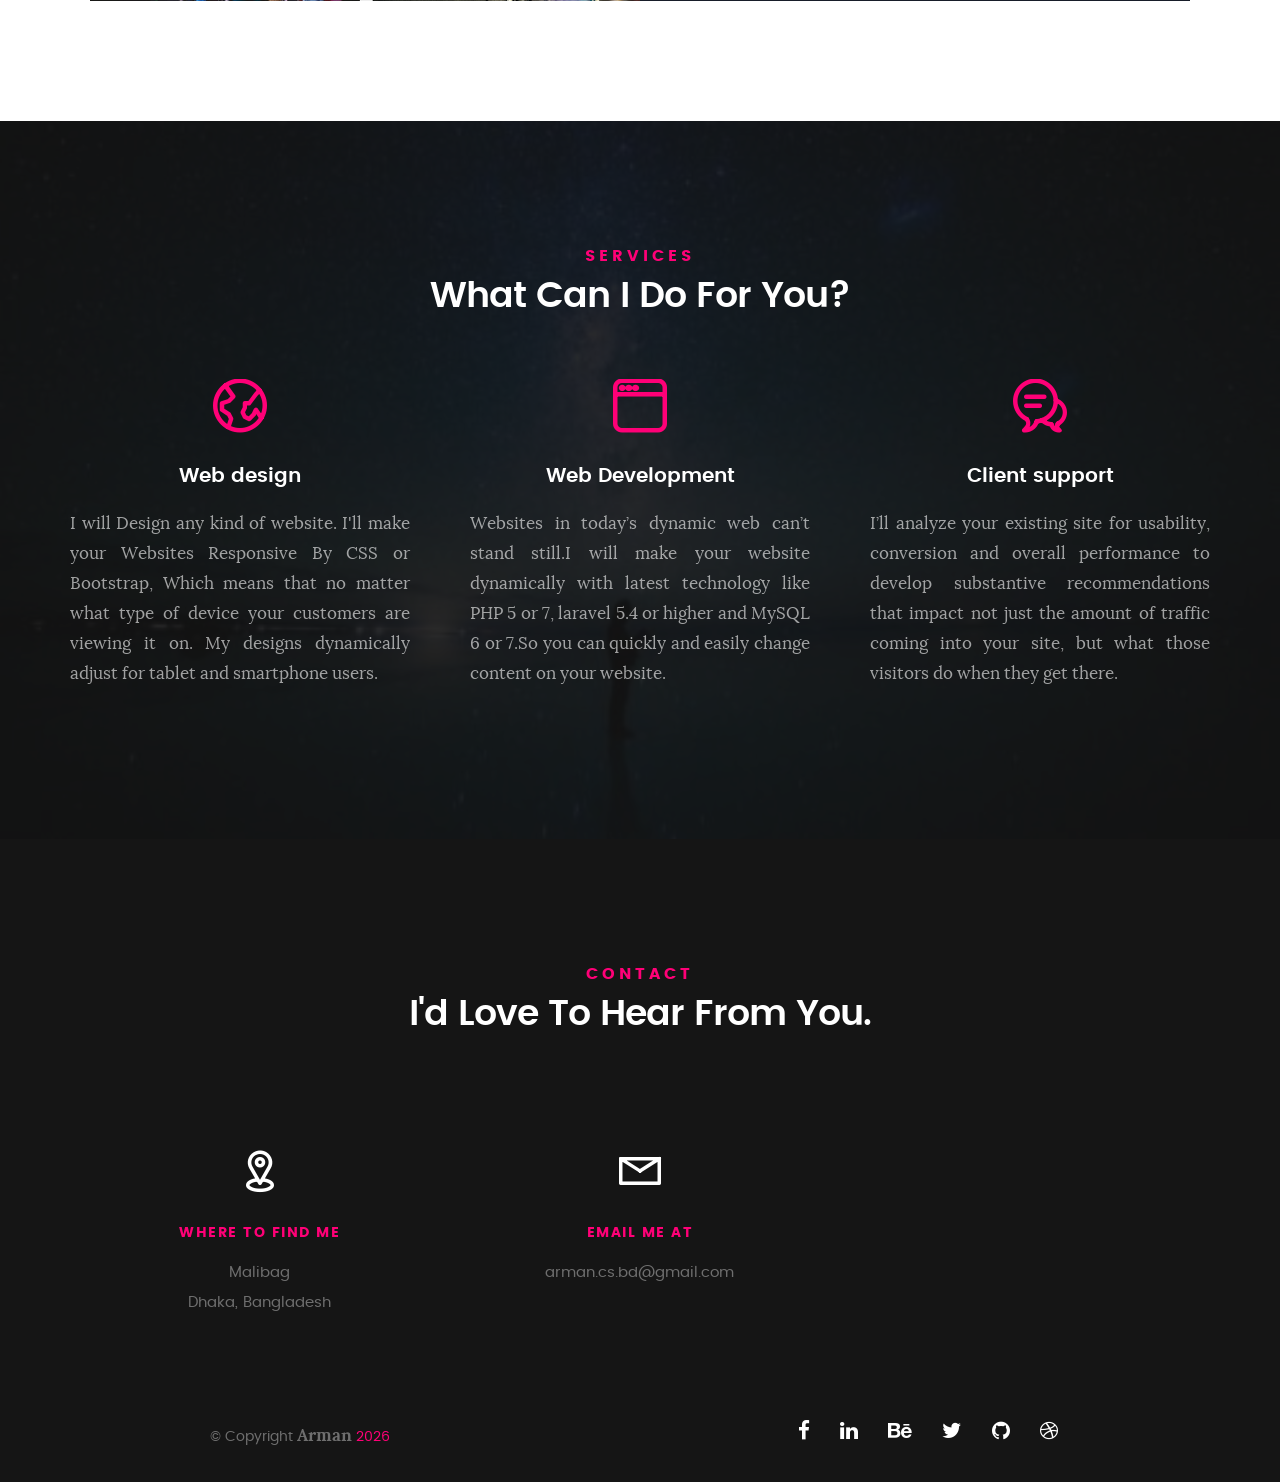
==== commit a5499e9e: "Update index.html" ====
--- a/index.html
+++ b/index.html
@@ -137,10 +137,6 @@
    				<li>
    					<strong>Fullname:</strong>
    					<span>Arman Hossain</span>
-   				</li>
-   				<li>
-   					<strong>Job:</strong>
-   					<span>Freelancer, Frontend Developer, Backend Developer</span>
    				</li>
    				<li>
    					<strong>Website:</strong>
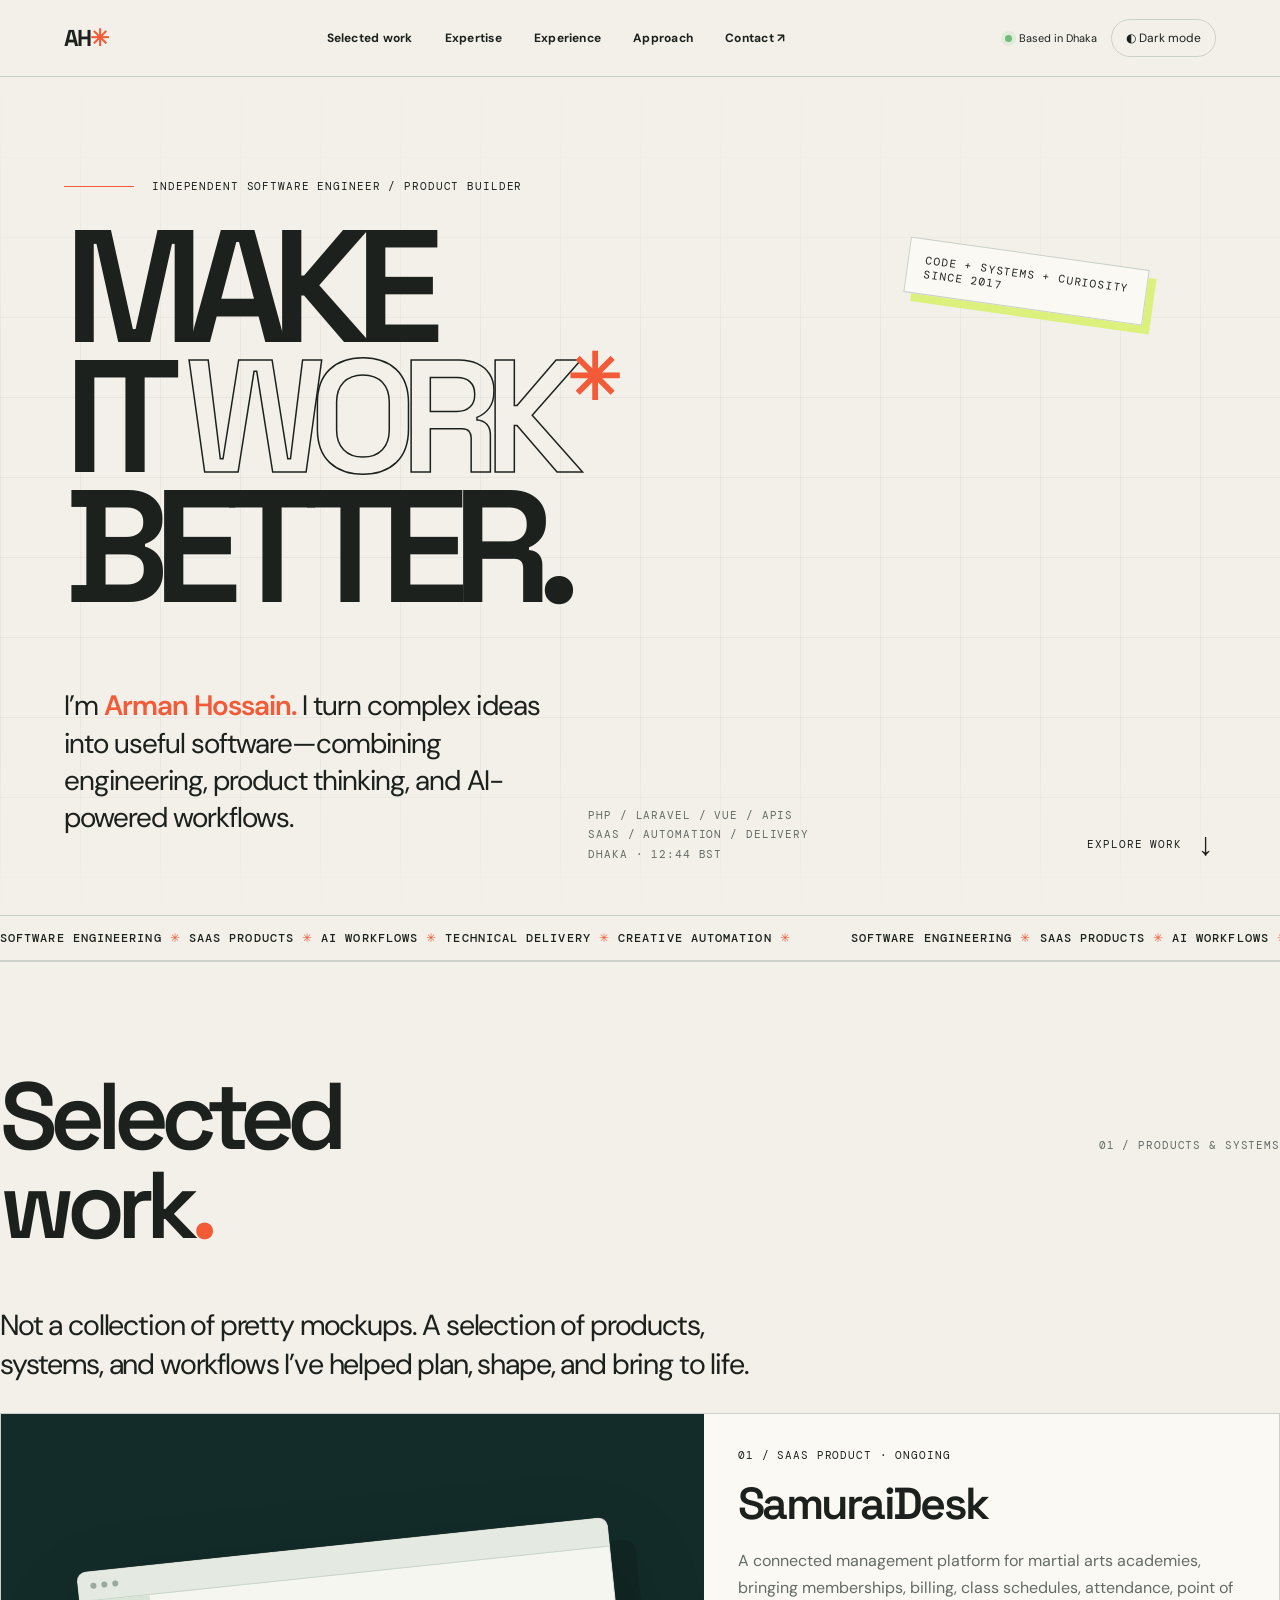
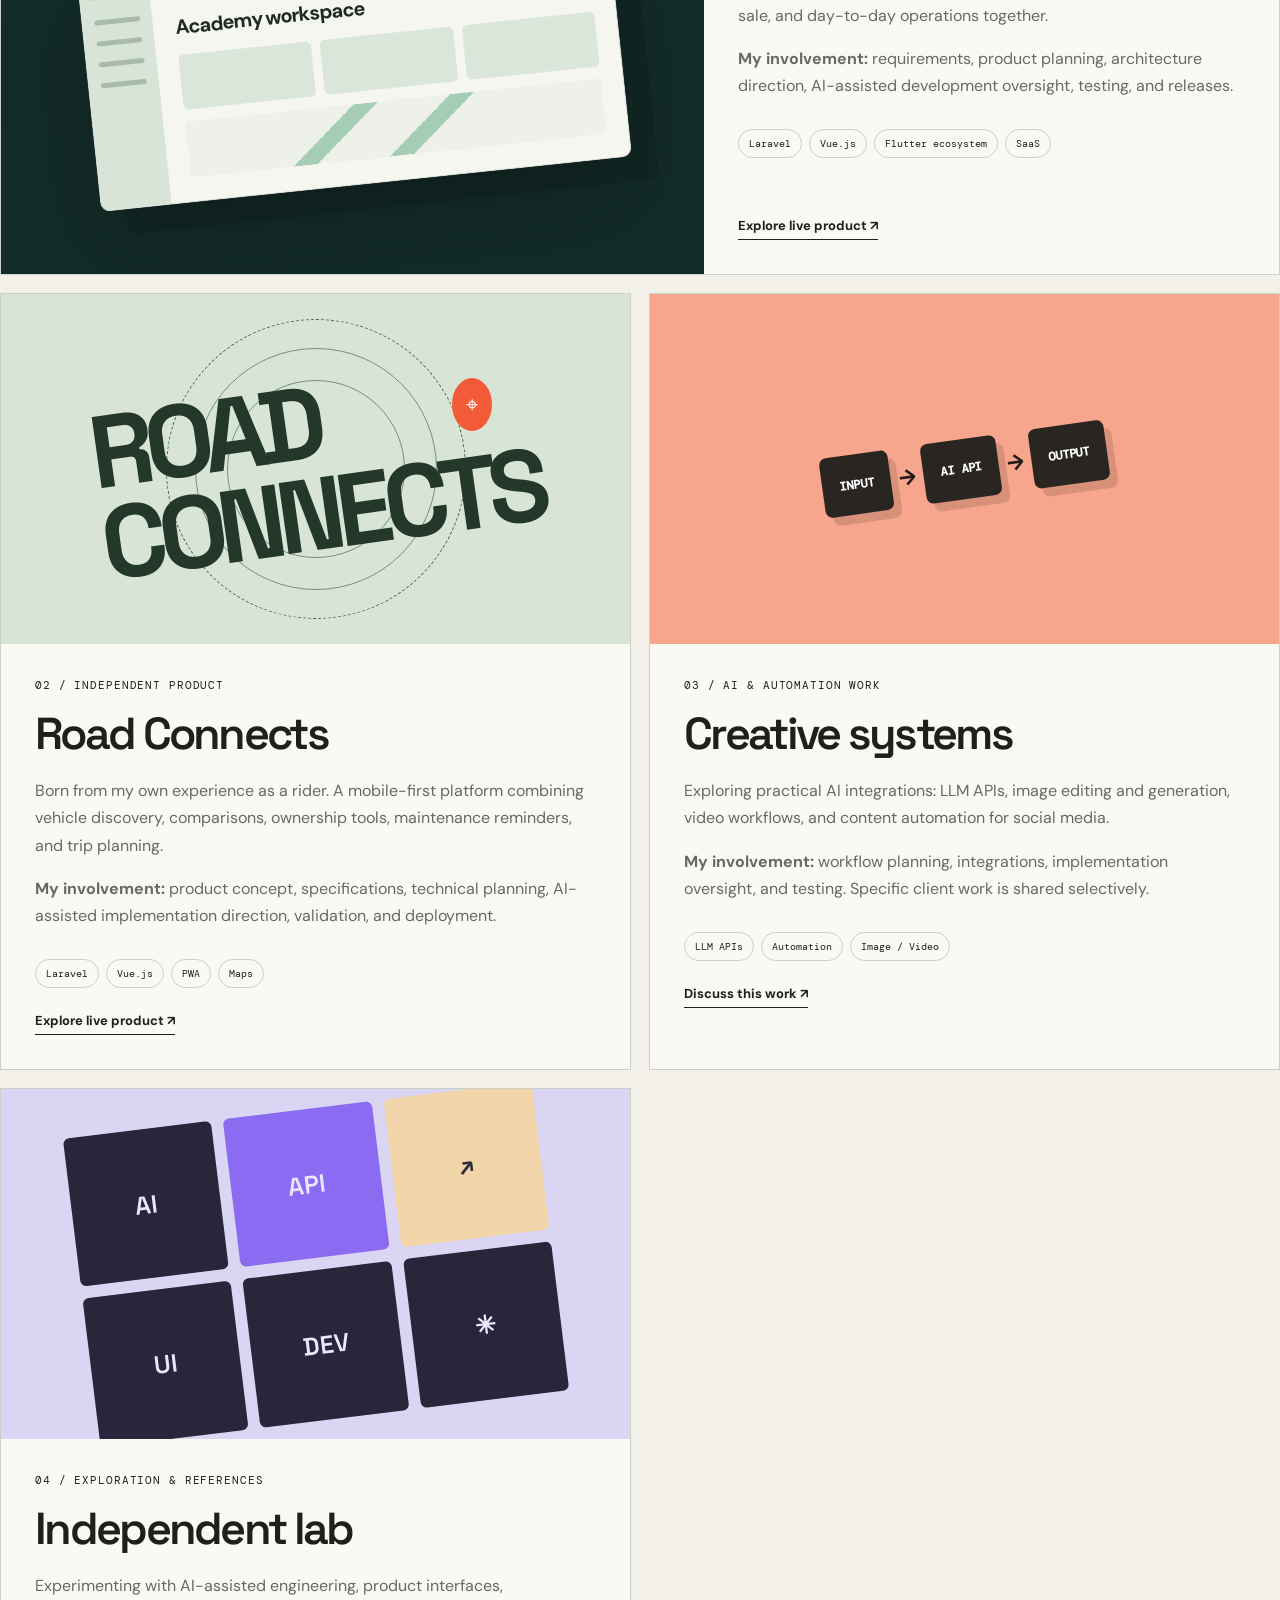
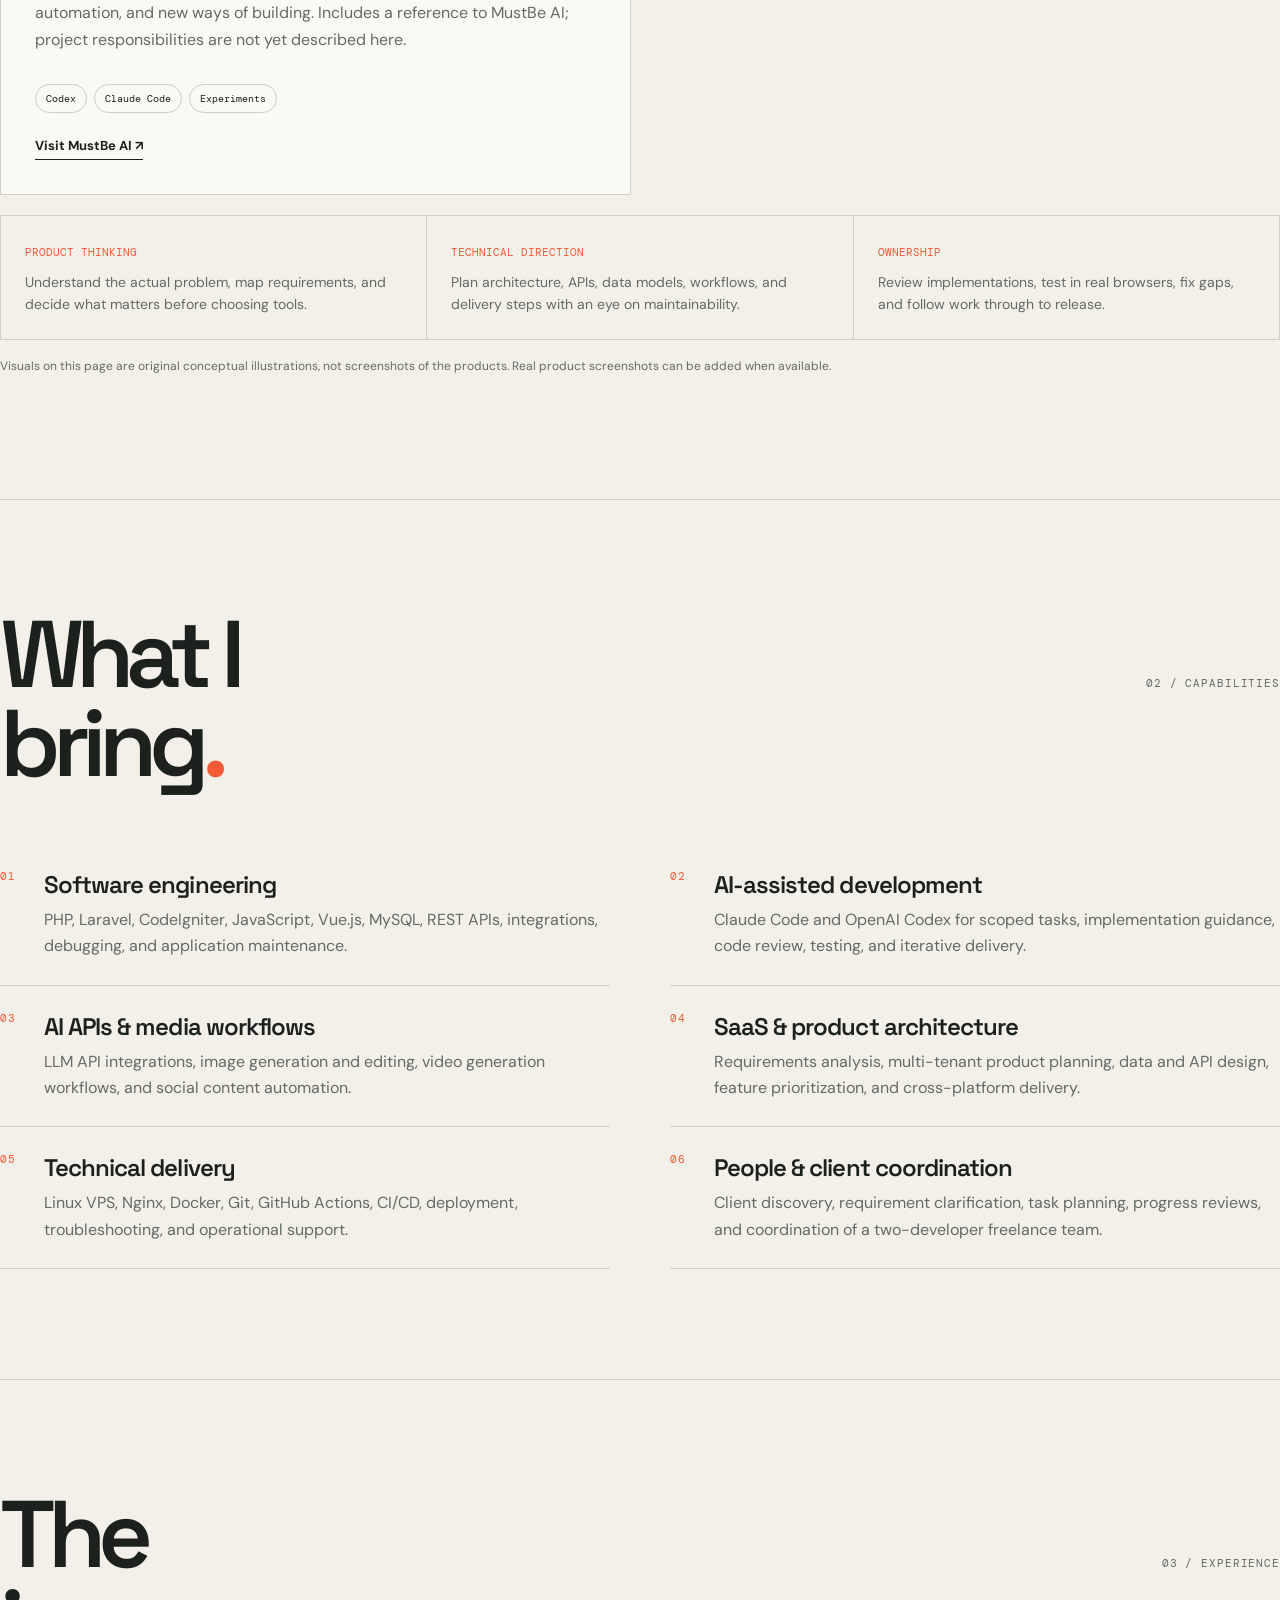
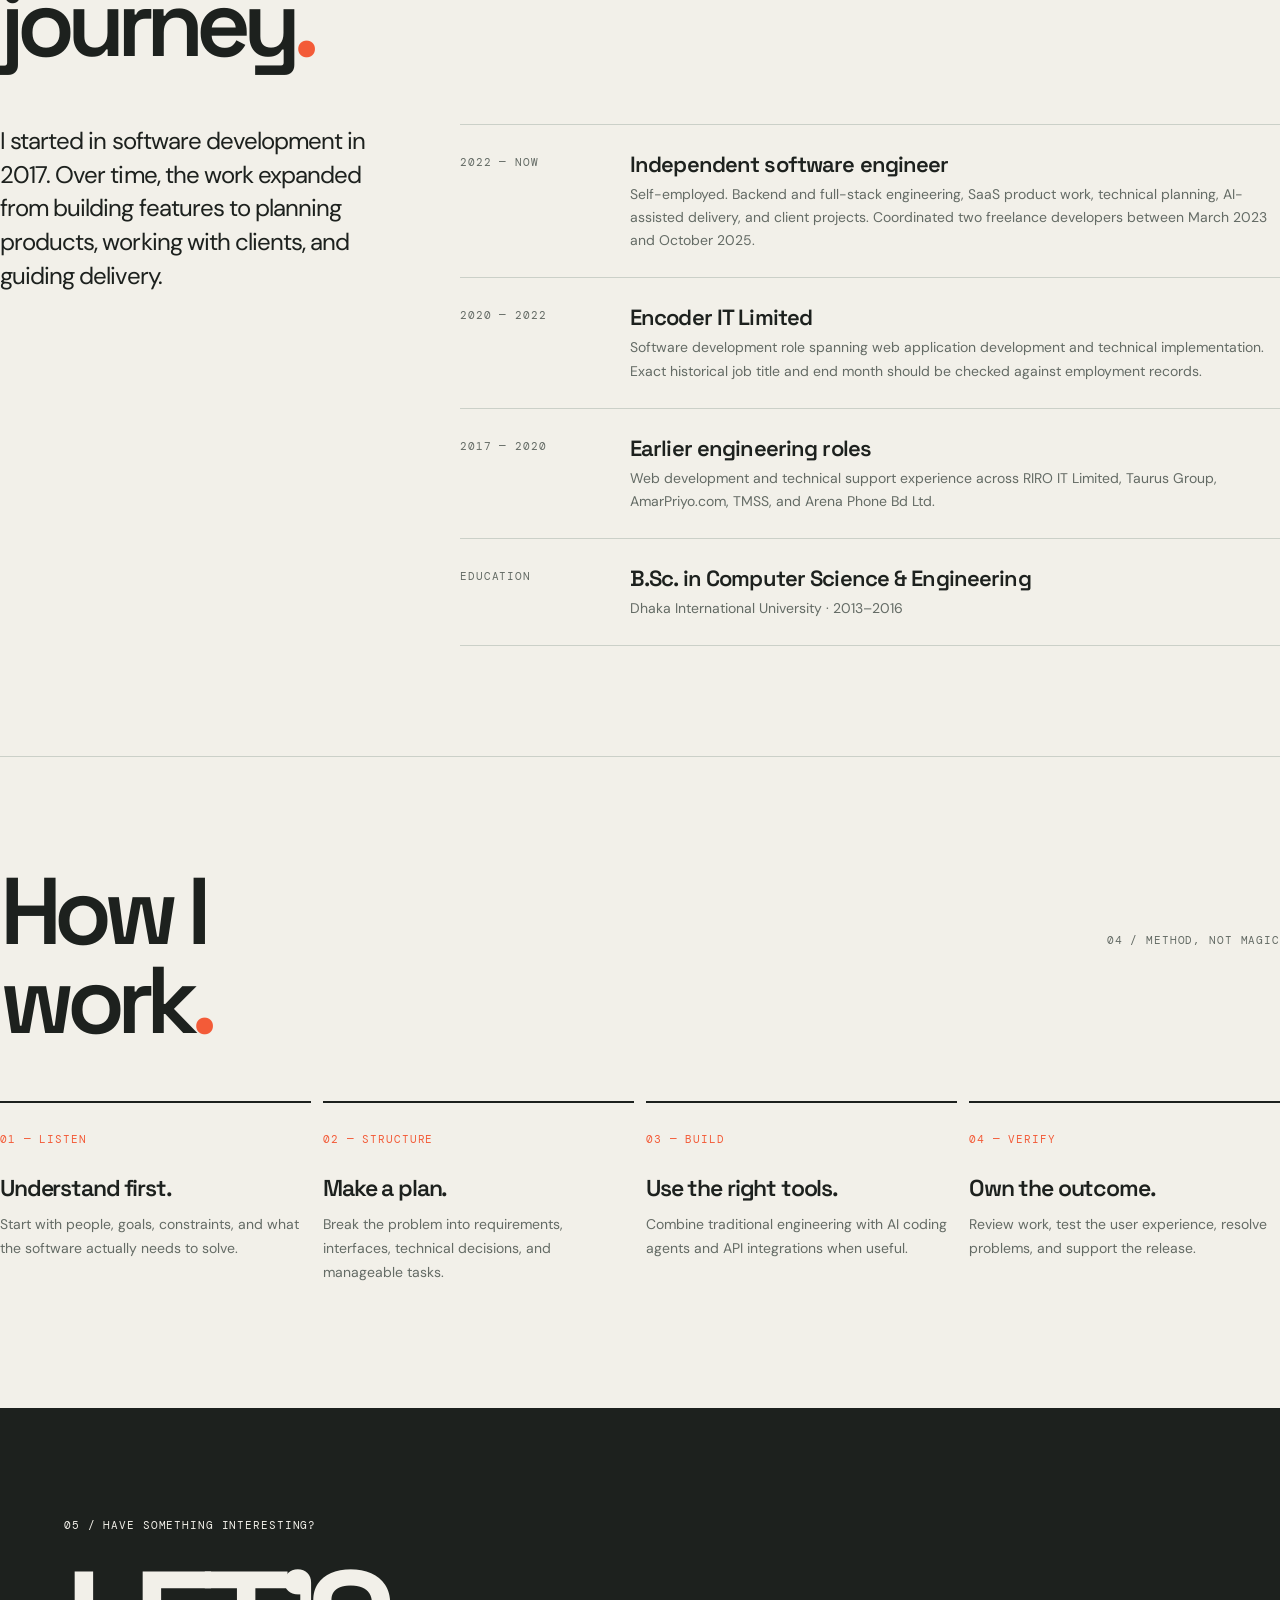
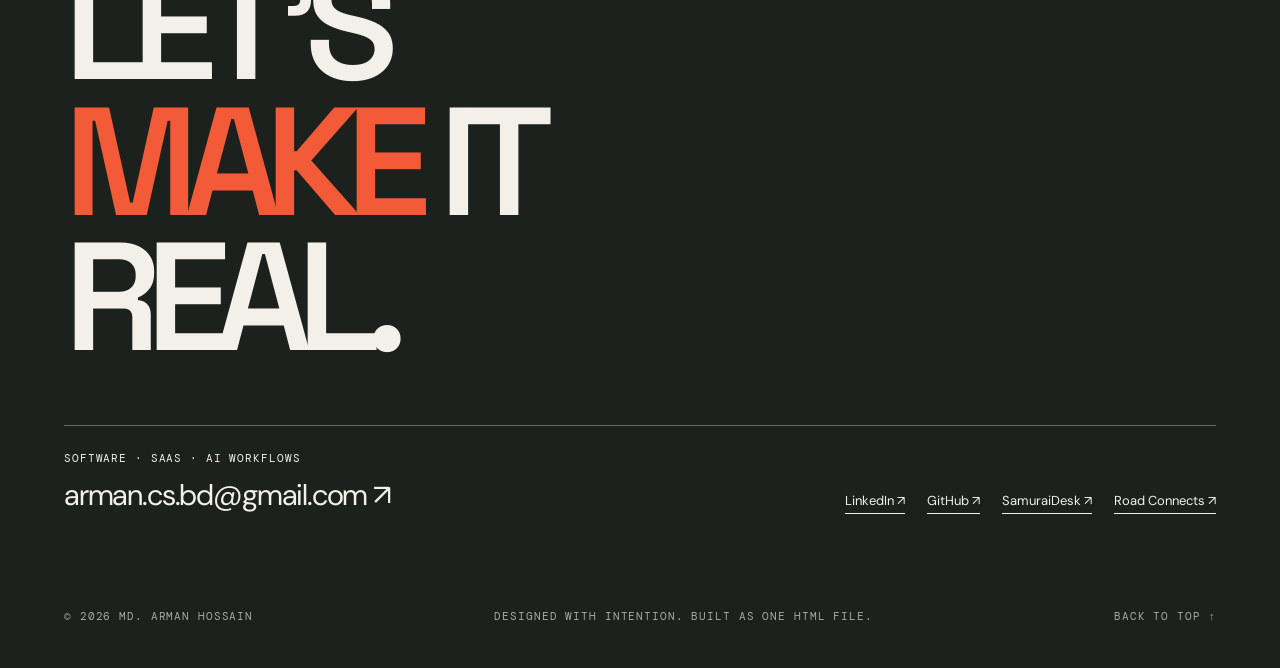
==== commit 9068f599: "Rename Arman_Hossain_Portfolio_V3.html to index.html" ====
--- a/index.html
+++ b/index.html
@@ -1,885 +1,29 @@
-<!DOCTYPE html>
-<!--[if IE 8 ]><html class="no-js oldie ie8" lang="en"> <![endif]-->
-<!--[if IE 9 ]><html class="no-js oldie ie9" lang="en"> <![endif]-->
-<!--[if (gte IE 9)|!(IE)]><!--><html class="no-js" lang="en"> <!--<![endif]-->
+<!doctype html>
+<html lang="en" data-theme="light">
 <head>
-
-   <!--- basic page needs
-   ================================================== -->
-   <meta charset="utf-8">
-	<title>Arman</title>
-	<meta name="description" content="">  
-	<meta name="author" content="">
-
-   <!-- mobile specific metas
-   ================================================== -->
-	<meta name="viewport" content="width=device-width, initial-scale=1, maximum-scale=1">
-
- 	<!-- CSS
-   ================================================== -->
-   <link rel="stylesheet" href="css/base.css">  
-   <link rel="stylesheet" href="css/main.css">
-   <link rel="stylesheet" href="css/vendor.css">     
-
-   <!-- script
-   ================================================== -->   
-	<script src="js/modernizr.js"></script>
-	<script src="js/pace.min.js"></script>
-
-   <!-- favicons
-	================================================== -->
-	<!-- <link rel="icon" type="image/png" href="favicon.png"> -->
-
+<meta charset="utf-8"><meta name="viewport" content="width=device-width,initial-scale=1"><meta name="color-scheme" content="light dark"><meta name="description" content="MD. Arman Hossain — software engineer, SaaS product builder and AI workflow practitioner based in Dhaka. Explore selected work, approach and experience.">
+<title>Arman Hossain — Independent software engineer & product builder</title>
+<link rel="preconnect" href="https://fonts.googleapis.com"><link rel="preconnect" href="https://fonts.gstatic.com" crossorigin><link href="https://fonts.googleapis.com/css2?family=DM+Mono:wght@400;500&family=DM+Sans:wght@400;500;600;700&family=Space+Grotesk:wght@400;500;600;700&display=swap" rel="stylesheet">
+<style>
+:root{--bg:#f2f0e9;--paper:#faf9f4;--ink:#1d211e;--muted:#646b65;--line:#cbd0c8;--accent:#f35b38;--accent2:#dbf17c;--shadow:rgba(29,33,30,.13);--grid:rgba(29,33,30,.045)}html[data-theme=dark]{--bg:#131916;--paper:#1d2520;--ink:#f1f1e9;--muted:#a3aea5;--line:#39443b;--accent:#ff7954;--accent2:#d5f078;--shadow:rgba(0,0,0,.3);--grid:rgba(255,255,255,.045)}*{box-sizing:border-box}html{scroll-behavior:smooth}body{margin:0;background:var(--bg);color:var(--ink);font-family:'DM Sans',sans-serif;transition:background .3s,color .3s}a{color:inherit;text-decoration:none}button{font:inherit;cursor:pointer}::selection{background:var(--accent);color:#fff}.mono{font-family:'DM Mono',monospace;font-size:11px;letter-spacing:.08em;text-transform:uppercase}.wrap{max-width:1540px;padding:0 clamp(22px,5vw,86px);margin:auto}.skip{position:absolute;top:-80px;left:10px;background:var(--ink);color:var(--bg);padding:12px;z-index:30}.skip:focus{top:10px}.progress{height:3px;position:fixed;top:0;left:0;background:var(--accent);z-index:50;width:0}.topbar{position:sticky;top:0;z-index:20;background:color-mix(in srgb,var(--bg) 91%,transparent);backdrop-filter:blur(18px);border-bottom:1px solid var(--line)}.nav{height:76px;display:flex;align-items:center;justify-content:space-between;gap:18px}.mark{font-family:'Space Grotesk';font-weight:700;font-size:23px;letter-spacing:-.09em}.mark b{color:var(--accent)}.navlinks{display:flex;gap:clamp(15px,2.5vw,40px);align-items:center}.navlinks a{font-size:12px;font-weight:700;letter-spacing:.02em}.navlinks a:hover{color:var(--accent)}.navend{display:flex;align-items:center;gap:14px}.theme{background:transparent;color:var(--ink);border:1px solid var(--line);border-radius:100px;padding:10px 14px;font-size:12px}.status{display:flex;gap:7px;align-items:center;font-size:11px}.dot{height:7px;width:7px;background:#6fbd76;border-radius:50%;box-shadow:0 0 0 4px rgba(111,189,118,.12)}.hero{min-height:calc(100svh - 76px);padding-top:clamp(45px,8vw,112px);display:flex;flex-direction:column;justify-content:space-between;position:relative;overflow:hidden}.hero::before{content:"";position:absolute;inset:0;pointer-events:none;background-image:linear-gradient(var(--grid) 1px,transparent 1px),linear-gradient(90deg,var(--grid) 1px,transparent 1px);background-size:80px 80px;mask-image:linear-gradient(to bottom,transparent,#000 35%,#000 80%,transparent)}.herohead,.herofoot{position:relative;z-index:1}.eyebrow{display:flex;align-items:center;gap:18px;margin-bottom:30px}.eyebrow .rule{height:1px;width:70px;background:var(--accent)}h1,h2,h3,p{margin-top:0}.hero h1{font-family:'Space Grotesk';font-size:clamp(76px,12.5vw,220px);font-weight:600;line-height:.81;letter-spacing:-.105em;margin:0;max-width:1250px}.hero h1 .outline{color:transparent;-webkit-text-stroke:1.5px var(--ink)}.hero h1 .star{display:inline-block;font-size:.4em;vertical-align:top;color:var(--accent);-webkit-text-stroke:0;letter-spacing:0;animation:spin 18s linear infinite;transform-origin:center}@keyframes spin{to{transform:rotate(360deg)}}.herofoot{display:grid;grid-template-columns:1.2fr .85fr .6fr;gap:28px;align-items:end;padding:75px 0 50px}.intro{font-size:clamp(19px,2.2vw,31px);line-height:1.33;letter-spacing:-.035em;max-width:550px}.intro strong{color:var(--accent);font-weight:600}.meta{color:var(--muted);line-height:1.8}.scrollmark{justify-self:end;display:flex;align-items:center;gap:14px}.scrollmark span{font-size:32px;animation:drop 1.7s infinite}@keyframes drop{50%{transform:translateY(8px)}}.section{padding:110px 0;border-top:1px solid var(--line)}.sectionhead{display:flex;justify-content:space-between;align-items:baseline;gap:30px;margin-bottom:56px}.sectionhead h2{font:600 clamp(48px,7.4vw,112px)/.94 'Space Grotesk';letter-spacing:-.085em;margin:0}.sectionhead .mono{color:var(--muted)}.sectionlead{font-size:clamp(18px,2.4vw,29px);letter-spacing:-.04em;line-height:1.35;max-width:750px}.workgrid{display:grid;grid-template-columns:1fr 1fr;gap:18px}.project{position:relative;border:1px solid var(--line);background:var(--paper);overflow:hidden;min-width:0;transition:transform .35s,box-shadow .35s}.project:hover{transform:translateY(-5px);box-shadow:0 25px 55px var(--shadow)}.project.wide{grid-column:1/-1;display:grid;grid-template-columns:1.1fr .9fr}.projectvisual{height:350px;position:relative;overflow:hidden;background:#d7dcd2;display:flex;align-items:center;justify-content:center}.wide .projectvisual{height:460px}.projectbody{padding:34px;display:flex;flex-direction:column;align-items:flex-start}.projectbody h3{font:600 clamp(31px,3.5vw,54px)/1 'Space Grotesk';letter-spacing:-.06em;margin:20px 0}.projectbody p{line-height:1.7;color:var(--muted);max-width:550px}.tags{display:flex;flex-wrap:wrap;gap:7px;margin:14px 0 24px}.tags span{font:10px 'DM Mono';padding:7px 10px;border:1px solid var(--line);border-radius:100px}.projectlink{margin-top:auto;border-bottom:1px solid var(--ink);padding-bottom:5px;font-size:13px;font-weight:700}.projectlink:hover{color:var(--accent);border-color:var(--accent)}.visual-samurai{background:#132c29;color:#e6f6e8}.visual-road{background:#d8e5d4;color:#23382b}.visual-ai{background:#f7a58c;color:#281c19}.visual-lab{background:#d9d5f2;color:#29263b}.mockwindow{width:76%;border-radius:10px;transform:rotate(-6deg) translateY(20px);background:#f4f6ef;color:#1e2a22;box-shadow:25px 25px 0 rgba(0,0,0,.12),0 40px 90px rgba(0,0,0,.2);border:1px solid rgba(0,0,0,.15);overflow:hidden}.mocktop{height:29px;background:#e4e9e1;border-bottom:1px solid #cad5c8;display:flex;align-items:center;gap:5px;padding:0 12px}.mocktop i{width:6px;height:6px;border-radius:50%;background:#9ba99c}.mockcontent{display:grid;grid-template-columns:70px 1fr;min-height:210px}.mockside{background:#d7e4d7;padding:20px 12px}.mockside span{display:block;height:5px;background:#a9bbaa;margin:0 0 16px;border-radius:8px}.mockmain{padding:22px}.mockmain strong{display:block;font-size:20px;letter-spacing:-.05em;margin-bottom:15px}.mockstats{display:flex;gap:9px}.mockstats span{flex:1;height:55px;background:#dbe6da;border-radius:5px}.mockgraph{height:56px;margin-top:12px;background:linear-gradient(140deg,transparent 35%,#a4cdb4 35% 40%,transparent 40% 55%,#a4cdb4 55% 60%,transparent 60%),#edf1e9;border-radius:5px}.circleword{position:absolute;font:700 clamp(70px,10vw,160px)/1 'Space Grotesk';letter-spacing:-.1em;transform:rotate(-13deg);text-align:center}.road-ring{width:300px;height:300px;border:1px dashed #3c664a;border-radius:50%;position:absolute;animation:spin 28s linear infinite}.road-ring:before,.road-ring:after{content:"";position:absolute;border:1px solid #70917a;border-radius:50%;inset:28px}.road-ring:after{inset:60px}.road-text{font:700 clamp(58px,8vw,125px)/.9 'Space Grotesk';letter-spacing:-.09em;position:relative;transform:rotate(-8deg)}.road-pin{position:absolute;top:24%;right:22%;background:var(--accent);color:white;padding:12px 14px;border-radius:50%;font-size:22px;animation:float 3s ease-in-out infinite}@keyframes float{50%{transform:translateY(-13px)}}.ai-flow{display:flex;align-items:center;gap:8px;transform:rotate(-8deg);padding:20px}.ai-flow span{background:#292521;color:#fff;border-radius:7px;padding:22px 17px;font:700 12px 'DM Mono';box-shadow:7px 9px 0 rgba(0,0,0,.13)}.ai-flow b{font-size:22px}.lab-tiles{display:grid;grid-template-columns:repeat(3,1fr);gap:12px;transform:rotate(-7deg);width:75%}.lab-tiles span{aspect-ratio:1;background:#29263b;color:#e9e6ff;display:grid;place-items:center;font:600 clamp(12px,2vw,25px) 'Space Grotesk';border-radius:6px}.lab-tiles span:nth-child(2){background:#8a6bf1}.lab-tiles span:nth-child(3){background:#f1d5a8;color:#2d2b35}.case{margin-top:20px;display:grid;grid-template-columns:repeat(3,1fr);gap:1px;background:var(--line);border:1px solid var(--line)}.case>div{background:var(--bg);padding:24px}.case p{font-size:14px;line-height:1.6;color:var(--muted);margin:10px 0 0}.cap{font:11px 'DM Mono';color:var(--accent);text-transform:uppercase}.skillsgrid{display:grid;grid-template-columns:1fr 1fr;gap:0 60px}.skillrow{border-bottom:1px solid var(--line);padding:25px 0;display:grid;grid-template-columns:32px 1fr;gap:12px}.skillrow h3{font:600 24px 'Space Grotesk';letter-spacing:-.04em;margin-bottom:7px}.skillrow p{color:var(--muted);line-height:1.65;margin:0}.number{color:var(--accent)}.experience{display:grid;grid-template-columns:1fr 2fr;gap:50px}.expintro{font-size:24px;letter-spacing:-.04em;line-height:1.4}.timeline{border-top:1px solid var(--line)}.job{display:grid;grid-template-columns:145px 1fr;gap:25px;padding:25px 0;border-bottom:1px solid var(--line)}.job h3{font:600 22px 'Space Grotesk';letter-spacing:-.04em;margin-bottom:5px}.job p{font-size:14px;line-height:1.65;color:var(--muted);margin:0}.job .mono{color:var(--muted);padding-top:5px}.process{display:grid;grid-template-columns:repeat(4,1fr);gap:12px}.process>div{border-top:2px solid var(--ink);padding-top:24px}.process strong{font:600 23px 'Space Grotesk';letter-spacing:-.05em;display:block;margin:25px 0 10px}.process p{font-size:14px;line-height:1.7;color:var(--muted)}.process .mono{color:var(--accent)}.contact{background:var(--ink);color:var(--bg);padding:105px 0 45px}.contact h2{font:600 clamp(70px,12vw,180px)/.88 'Space Grotesk';letter-spacing:-.1em;margin:25px 0 60px}.contact h2 em{font-style:normal;color:var(--accent)}.contactgrid{display:flex;justify-content:space-between;align-items:end;gap:30px;border-top:1px solid color-mix(in srgb,var(--bg) 35%,transparent);padding-top:25px}.contactlinks{display:flex;gap:22px;flex-wrap:wrap}.contactlinks a{border-bottom:1px solid currentColor;padding-bottom:4px;font-size:13px}.contactlinks a:hover{color:var(--accent)}.footer{margin-top:95px;display:flex;justify-content:space-between;gap:25px;color:color-mix(in srgb,var(--bg) 65%,transparent)}.reveal{opacity:0;transform:translateY(25px);transition:opacity .7s,transform .7s}.reveal.visible{opacity:1;transform:none}.spotlight{position:fixed;pointer-events:none;width:280px;height:280px;border-radius:50%;background:radial-gradient(circle,color-mix(in srgb,var(--accent) 9%,transparent),transparent 70%);z-index:2;transform:translate(-50%,-50%);opacity:0;transition:opacity .3s}.floating-label{position:absolute;right:6%;top:17%;border:1px solid var(--line);padding:13px 17px;transform:rotate(8deg);background:var(--paper);box-shadow:8px 8px 0 var(--accent2);font-size:11px}.marquee{overflow:hidden;border-top:1px solid var(--line);border-bottom:1px solid var(--line);padding:14px 0}.marquee-track{white-space:nowrap;display:flex;gap:60px;width:max-content;animation:marquee 32s linear infinite}.marquee-track span{font:500 12px 'DM Mono';text-transform:uppercase;letter-spacing:.09em}.marquee-track i{color:var(--accent);font-style:normal}@keyframes marquee{to{transform:translateX(-50%)}}.note{font-size:12px;color:var(--muted);line-height:1.7;margin-top:16px}.mobilemenu{display:none}.desktoponly{display:block}@media(max-width:1000px){.navlinks{display:none}.herofoot{grid-template-columns:1fr 1fr}.scrollmark{display:none}.project.wide{grid-template-columns:1fr}.wide .projectvisual{height:350px}.skillsgrid{gap:0 28px}.experience{grid-template-columns:1fr}.process{grid-template-columns:1fr 1fr}.mobilemenu{display:block;background:none;border:0;color:var(--ink);font-size:22px}.navlinks.open{position:absolute;display:flex;flex-direction:column;align-items:stretch;top:76px;left:0;right:0;background:var(--paper);padding:25px;gap:20px;border-bottom:1px solid var(--line)}}@media(max-width:680px){.nav{height:68px}.status{display:none}.hero{min-height:680px;padding-top:100px}.hero h1{font-size:clamp(67px,16vw,120px)}.herofoot{grid-template-columns:1fr;padding-top:60px}.section{padding:72px 0}.sectionhead{margin-bottom:35px;display:block}.sectionhead .mono{display:block;margin-top:14px}.workgrid,.skillsgrid,.case{grid-template-columns:1fr}.project.wide{grid-column:auto}.projectvisual,.wide .projectvisual{height:290px}.projectbody{padding:25px}.case{gap:1px}.job{grid-template-columns:1fr;gap:6px}.process{grid-template-columns:1fr 1fr}.contact{padding-top:70px}.contactgrid,.footer{display:block}.contactlinks{margin-top:25px}.footer>*{display:block;margin-bottom:14px}.floating-label{right:5%;top:7%}.ai-flow{transform:rotate(-6deg) scale(.7)}.mockwindow{width:86%}}@media(prefers-reduced-motion:reduce){*,*:before,*:after{animation:none!important;transition:none!important;scroll-behavior:auto!important}.reveal{opacity:1;transform:none}} 
+</style>
 </head>
-
-<body id="top">
-
-	<!-- header 
-   ================================================== -->
-   <header>   	
-   	<div class="row">
-
-   		<div class="top-bar">
-   			<a class="menu-toggle" href="#"><span>Menu</span></a>
-
-	   		<div class="logo">
-		         <a href="index.html">Arman</a>
-		      </div>		      
-
-		   	<nav id="main-nav-wrap">
-					<ul class="main-navigation">
-						<li class="current"><a class="smoothscroll"  href="#intro" title="">Home</a></li>
-						<li><a class="smoothscroll"  href="#about" title="">About</a></li>
-						<li><a class="smoothscroll"  href="#resume" title="">Resume</a></li>
-						<li><a class="smoothscroll"  href="#portfolio" title="">Portfolio</a></li>
-						<li><a class="smoothscroll"  href="#services" title="">Services</a></li>					
-						<li><a class="smoothscroll"  href="#contact" title="">Contact</a></li>					
-					</ul>
-				</nav>    		
-   		</div> <!-- /top-bar --> 
-   		
-   	</div> <!-- /row --> 		
-   </header> <!-- /header -->
-
-	<!-- intro section
-   ================================================== -->
-   <section id="intro">   
-
-   	<!-- <div class="intro-overlay"></div>	 -->
-
-   	<div class="intro-content">
-   		<div class="row">
-
-   			<div class="col-twelve">
-
-	   			<h5>Hello, World.</h5>
-	   			<h1>I'm Arman Hossain.</h1>
-
-	   			<p class="intro-position">
-	   				<!-- <span>Web Developer</span> -->
-	   				<span>Web Developer</span> 
-	   			</p>
-
-	   			<a class="button stroke smoothscroll" href="#about" title="">More About Me</a>
-
-	   		</div>  
-   			
-   		</div>   		 		
-   	</div> <!-- /intro-content --> 
-
-   	<ul class="intro-social">        
-         <li><a href="https://www.facebook.com/raajucs" target="_blank"><i class="fa fa-facebook"></i></a></li>
-         <li><a href="https://www.linkedin.com/in/rajucs/" target="_blank"><i class="fa fa-linkedin"></i></a></li>
-         <li><a href="https://www.behance.net/rajucs" target="_blank"><i class="fa fa-behance"></i></a></li>
-         <li><a href="https://twitter.com/raajucs" target="_blank"><i class="fa fa-twitter"></i></a></li>
-         <li><a href="http://github.com/rajucs/" target="_blank"><i class="fa fa-github"></i></a></li>
-         <!-- <li><a href="https://medium.com/@armancs" target="_blank"><i class="fa fa-medium"></i></a></li> -->
-         <li><a href="#" target="_blank"><i class="fa fa-dribbble"></i></a></li>
-      </ul> <!-- /intro-social -->      	
-
-   </section> <!-- /intro -->
-
-
-   <!-- about section
-   ================================================== -->
-   <section id="about">  
-
-   	<div class="row section-intro">
-   		<div class="col-twelve">
-
-   			<h5>About</h5>
-   			<h1>Let me introduce myself.</h1>
-
-   			<div class="intro-info">
-
-   				<div class="col-three">
-   					<img src="images/profile-pic.JPG" alt="Profile Picture">
-   				</div>
-
-   				<div class="col-nine">
-   					<p class="lead">Web Developer with technical expertise in developing advanced websites and standard-based web
-applications. Adept in web design project, maintains existing websites and upgrades newly
-acquired regularly with new applications as needed.</p>
-   				</div>
-   			</div>   			
-
-   		</div>   		
-   	</div> <!-- /section-intro -->
-
-   	<div class="row about-content">
-
-   		<div class="col-six tab-full">
-
-   			<h3>Profile</h3>
-   			<p></p>
-
-   			<ul class="info-list">
-   				<li>
-   					<strong>Fullname:</strong>
-   					<span>Arman Hossain</span>
-   				</li>
-   				<li>
-   					<strong>Website:</strong>
-   					<span><a href="https://linktr.ee/armancs">https://linktr.ee/armancs</a></span>
-   				</li>
-   				<li>
-   					<strong>Email:</strong>
-					<span><a href="mailto:arman.cs.bd@gmail.com">arman.cs.bd@gmail.com</a></span>
-   				</li>
-
-   			</ul> <!-- /info-list -->
-
-   		</div>
-
-   		<div class="col-six tab-full">
-
-   			<h3>Skills</h3>
-   			<p></p>
-
-				<ul class="skill-bars">
-				   <li>
-				   	<div class="progress percent90"><span>90%</span></div>
-				   	<strong>HTML5</strong>
-				   </li>
-				   <li>
-				   	<div class="progress percent90"><span>90%</span></div>
-				   	<strong>CSS3</strong>
-				   </li>
-				   <li>
-				   	<div class="progress percent70"><span>40%</span></div>
-				   	<strong>JavaScript</strong>
-				   </li>
-				   <li>
-				   	<div class="progress percent70"><span>60%</span></div>
-				   	<strong>PHP</strong>
-				   </li>
-				   <li>
-				   	<div class="progress percent70"><span>60%</span></div>
-				   	<strong>MySQL</strong>
-				   </li>
-				   <li>
-
-				   	<div class="progress percent50"><span>40%</span></div>
-				   	<strong>Laravel</strong>
-				   </li>
-				   <li>
-
-				   	<div class="progress percent60"><span>60%</span></div>
-				   	<strong>Wordpress</strong>
-				   </li>
-      
-				</ul> <!-- /skill-bars -->		
-
-   		</div>
-
-   	</div>
-
-   	<div class="row button-section">
-   		<div class="col-twelve">
-   			<a href="#contact" title="Hire Me" class="button stroke smoothscroll">Hire Me</a>
-   			<a href="https://rajucs.github.io/cv/" title="View CV" class="button button-primary">View CV</a>
-   		</div>   		
-   	</div>
-
-   </section> <!-- /process-->    
-
-
-   <!-- resume Section
-   ================================================== -->
-	<section id="resume" class="grey-section">
-
-		<div class="row section-intro">
-   		<div class="col-twelve">
-
-   			<h5>Resume</h5>
-   			<h1>More of my credentials.</h1>
-
-   		</div>   		
-   	</div> <!-- /section-intro--> 
-
-   	<div class="row resume-timeline">
-
-   		<div class="col-twelve resume-header">
-
-   			<h2>Work Experience</h2>
-
-   		</div> <!-- /resume-header -->
-
-   		<div class="col-twelve">
-
-   			<div class="timeline-wrap">
-
-	   			<div class="timeline-block">
-
-	   				<div class="timeline-ico">
-	   					<i class="fa fa-graduation-cap"></i>
-	   				</div>
-
-	   				<div class="timeline-header">
-	   					<h3>Full Stack Developer</small></h3>
-	   					<p>March 2020 - September 2022</p>
-	   				</div>
-
-	   				<div class="timeline-content">
-	   					<h4>Encoder IT Limited</h4>
-	   					<p style="text-align: justify;">
-						  Developing new application using php wordpress.My speciality was Wordpress Plugin and theme development.
-						</p>
-	   				</div>
-
-	   			</div> <!-- /timeline-block -->
-
-   			</div> <!-- /timeline-wrap -->   			
-
-   		</div> <!-- /col-twelve -->
-   		<div class="col-twelve">
-
-   			<div class="timeline-wrap">
-
-	   			<div class="timeline-block">
-
-	   				<div class="timeline-ico">
-	   					<i class="fa fa-graduation-cap"></i>
-	   				</div>
-
-	   				<div class="timeline-header">
-	   					<h3>Web Developer</small></h3>
-	   					<p>October 2019 - March 2020</p>
-	   				</div>
-
-	   				<div class="timeline-content">
-	   					<h4>AmarPriyo.com</h4>
-	   					<p style="text-align: justify;">Adding New Features, Maintaining and supporting Amarpriyo E-commerce website. Developed Payroll management system with zkteco attendance device and developed income expense management system. Now developing Inventory Management system for Amarpriyo.com. </p>
-	   				</div>
-
-	   			</div> <!-- /timeline-block -->
-
-   			</div> <!-- /timeline-wrap -->   			
-
-   		</div> <!-- /col-twelve -->
-
-		
-   		<div class="col-twelve">
-
-   			<div class="timeline-wrap">
-
-	   			<div class="timeline-block">
-
-	   				<div class="timeline-ico">
-	   					<i class="fa fa-graduation-cap"></i>
-	   				</div>
-
-	   				<div class="timeline-header">
-	   					<h3>Web Developer <small>(support)</small></h3>
-	   					<p>September 2019 - continuing</p>
-	   					<h3>Web Developer</h3>
-	   					<p>October 2018 - September 2019</p>
-	   				</div>
-
-	   				<div class="timeline-content">
-	   					<h4>RIRO IT LTD.</h4>
-	   					<p style="text-align: justify;">RIRO IT Limited is a small software company.Where i worked as web developer and still supporting them. I developed existing e-commerce website for bdkhati.com which is maintain and managed by RIRO IT LTD. I also worked School Management system.</p>
-	   				</div>
-
-	   			</div> <!-- /timeline-block -->
-
-   			</div> <!-- /timeline-wrap -->   			
-
-   		</div> <!-- /col-twelve -->
-   				
-		<div class="col-twelve">
-
-   			<div class="timeline-wrap">
-
-	   			<div class="timeline-block">
-
-	   				<div class="timeline-ico">
-	   					<i class="fa fa-graduation-cap"></i>
-	   				</div>
-
-	   				<div class="timeline-header">
-	   					<h3>Junior Software Engineer</h3>
-	   					<p>October 2017 - December 2017</p>
-	   				</div>
-
-	   				<div class="timeline-content">
-	   					<h4>Arena Phone BD Ltd.</h4>
-	   					<p style="text-align: justify;">Arena Phone BD LTD is a leading software development company in Bangladesh.My responsibility was there to develop web application.Although that time, i was fresher so i need to handle QC(quality control) and customer support alongside web application development.</p>
-	   				</div>
-
-	   			</div> <!-- /timeline-block -->
-
-   			</div> <!-- /timeline-wrap -->   			
-
-   		</div> <!-- /col-twelve -->
-   		
-   	</div> <!-- /resume-timeline -->
-   	
-   	<div class="row resume-timeline">
-
-   		<div class="col-twelve resume-header">
-
-   			<h2>Education</h2>
-
-   		</div> <!-- /resume-header -->
-
-   		<div class="col-twelve">
-
-   			<div class="timeline-wrap">
-
-   				<div class="timeline-block">
-
-	   				<div class="timeline-ico">
-	   					<i class="fa fa-briefcase"></i>
-	   				</div>
-
-	   				<div class="timeline-header">
-	   					<h3>Bachelor Degree</h3>
-	   					<h6>Computer Science & Engineering</h6>
-	   					<p>Jan 2013 - Dec 2016</p>
-	   				</div>
-
-	   				<div class="timeline-content">
-	   					<h4>Dhaka International University</h4>
-
-	   					<p>I completed Bachelor Degree in Computer Science and Engineering at Dhaka International University.</p>
-	   				</div>
-
-	   			</div> <!-- /timeline-block -->
-
-	   			<div class="timeline-block">
-
-	   				<div class="timeline-ico">
-	   					<i class="fa fa-briefcase"></i>
-	   				</div>
-
-	   				<div class="timeline-header">
-	   					<h3>College Degree</h3>
-	   					<h6>Science</h6>
-	   					<p>july 2010 - april 2012</p>
-	   				</div>
-
-	   				<div class="timeline-content">
-	   					<h4>Habibullah Bahar College</h4>
-	   					
-	   					<p>I completed my higer secondary school certificate exam from Habibullah Bahar College which is situated in shantinagar,Dhaka</p>
-	   				</div>
-
-	   			</div> <!-- /timeline-block -->
-
-	   			<div class="timeline-block">
-
-	   				<div class="timeline-ico">
-	   					<i class="fa fa-briefcase"></i>
-	   				</div>
-
-	   				<div class="timeline-header">
-	   					<h3>High School</h3>
-	   					<h6>Science</h6>
-	   					<p>2010</p>
-	   				</div>
-
-	   				<div class="timeline-content">
-	   					<h4>Suchipara High School</h4>
-	   					
-	   					<p>I completed my secondary school certificate exam from Suchipara High School</p>
-	   				</div>
-
-	   			</div> <!-- /timeline-block -->
-
-   			</div> <!-- /timeline-wrap -->   			
-
-   		</div> <!-- /col-twelve -->
-   		
-   	</div> <!-- /resume-timeline -->
-		
-	</section> <!-- /features -->
-
-
-	<!-- Portfolio Section
-   ================================================== -->
-	<section id="portfolio">
-
-		<div class="row section-intro">
-   		<div class="col-twelve">
-
-   			<h5>Portfolio</h5>
-   			<h1>Check Out Some of My Works.</h1>
-
-   			<p class="lead"></p>
-
-   		</div>   		
-   	</div> <!-- /section-intro--> 
-
-   	<div class="row portfolio-content">
-
-   		<div class="col-twelve">
-
-   			<!-- portfolio-wrapper -->
-	         <div id="folio-wrapper" class="block-1-2 block-mob-full stack">
-	         	<div class="bgrid folio-item" style="height: 550px;">
-	               <div class="item-wrap">
-	               	<img src="images/portfolio/nzbp.png" alt="Beetle">
-	                  <a href="#modal-06" class="overlay">                  	                 
-	                     <div class="folio-item-table">
-	                     	<div class="folio-item-cell">
-	                     		<h3 class="folio-title">Nafiza Business Plan</h3>	     					    
-		     					    	<span class="folio-types">
-		     					       	  Income Expense Manager
-		     					      </span>		     		
-		     					   </div>  	                      	
-	                     </div>                    
-	                  </a>
-	               </div>
-        		</div> <!-- /folio-item -->  
-			 <div class="bgrid folio-item" style="height: 550px;">
-	               <div class="item-wrap">
-	               	<img src="images/portfolio/khati-index.jpg" alt="Beetle">
-	                  <a href="#modal-05" class="overlay">                  	                 
-	                     <div class="folio-item-table">
-	                     	<div class="folio-item-cell">
-	                     		<h3 class="folio-title">Khati</h3>	     					    
-		     					    	<span class="folio-types">
-		     					       	  E-Commerce Website
-		     					      </span>		     		
-		     					   </div>  	                      	
-	                     </div>                    
-	                  </a>
-	               </div>
-        		</div> <!-- /folio-item -->  
-
-	         	<div class="bgrid folio-item">
-	               <div class="item-wrap">
-	               	<img src="images/portfolio/rokomari.png" alt="Liberty">
-	                  <a href="#modal-01" class="overlay">	                  	           
-	                     <div class="folio-item-table">
-	                     	<div class="folio-item-cell">
-		     					       <h3 class="folio-title">Rokomari</h3>	     					    
-		     					    	 <span class="folio-types">
-		     					       	  Web Design
-		     					       </span>
-		     					   </div>	                      	
-	                     </div>                    
-	                  </a>
-	               </div>	               
-	        		</div> <!-- /folio-item -->
-
-	        		<div class="bgrid folio-item">
-	               <div class="item-wrap">
-	               	<img src="images/portfolio/diu.png" alt="Shutterbug">
-	               	<a href="#modal-02" class="overlay">              		                  
-	                     <div class="folio-item-table">
-	                     	<div class="folio-item-cell">
-	                     		<h3 class="folio-title">Blackboard</h3>	     					    
-		     					    	<span class="folio-types">
-		     					       	  Web Development
-		     					      </span>		     		
-		     					   </div> 	                      	
-	                     </div>                    
-	                  </a>
-	               </div>
-	        		</div> <!-- /folio-item -->
-
-	            <div class="bgrid folio-item">
-	               <div class="item-wrap">
-	               	<img src="images/portfolio/bikeshop.png"alt="Clouds">
-	                  <a href="#modal-03" class="overlay">             		                  
-	                     <div class="folio-item-table">
-	                     	<div class="folio-item-cell">
-	                     		<h3 class="folio-title">BikShop</h3>	     					    
-		     					    	<span class="folio-types">
-		     					       	  Web Design
-		     					      </span>		     		
-		     					   </div> 	                      	
-	                     </div>                    
-	                  </a>
-	               </div>
-	        		</div> <!-- /folio-item -->
-
-	            <div class="bgrid folio-item">
-	               <div class="item-wrap">
-	               	<img src="images/portfolio/landingpage.png" alt="Beetle">
-	                  <a href="#modal-04" class="overlay">                  	                 
-	                     <div class="folio-item-table">
-	                     	<div class="folio-item-cell">
-	                     		<h3 class="folio-title">Landing Page</h3>	     					    
-		     					    	<span class="folio-types">
-		     					       	  Web Design
-		     					      </span>		     		
-		     					   </div>  	                      	
-	                     </div>                    
-	                  </a>
-	               </div>
-	        		</div> <!-- /folio-item -->     
-  
-
-	            <!-- modal popups - begin
-	            ============================================================= -->
-	            <div id="modal-01" class="popup-modal slider mfp-hide">	
-
-				     	<div class="media">
-				     		<img src="images/portfolio/modals/rokomari.png" alt="" />
-				     	</div>      	
-
-					   <div class="description-box">
-					      <h4>Rokomari</h4>		      
-					      <p>This is a demo website for rokomari.</p>
-
-					      <div class="categories">Web Design</div>			               
-					   </div>
-
-			         <div class="link-box">
-			            <a href="https://rajucs.github.io/rokomari/">Details</a>
-					      <a href="#" class="popup-modal-dismiss">Close</a>
-			         </div>		      
-
-				   </div> <!-- /modal-01 -->
-
-				   <div id="modal-02" class="popup-modal slider mfp-hide">	
-
-				     	<div class="media">
-				     		<img src="images/portfolio/modals/diu.png" alt="" />
-				     	</div>      	
-
-					   <div class="description-box">
-					      <h4>Blackboard</h4>		      
-					      <p>This is file sharing website. Form this platform teachers can share their class document and other resources to their student.</p>
-
-					      <div class="categories">Web Development</div>			               
-					   </div>
-
-			         <div class="link-box">
-			            <a href="http://www.behance.net">Details</a>
-					      <a href="#" class="popup-modal-dismiss">Close</a>
-			         </div>		      
-
-				   </div> <!-- /modal-02 -->
-
-				   <div id="modal-03" class="popup-modal slider mfp-hide">	
-
-				     	<div class="media">
-				     		<img src="images/portfolio/modals/bikeshop.png" alt="" />
-				     	</div>      	
-
-					   <div class="description-box">
-					      <h4>Bikeshop</h4>		      
-					      <p>This is simple e-commerce website for bikeshop</p>
-
-					      <div class="categories">Web Design</div>			               
-					   </div>
-
-			         <div class="link-box">
-			            <a href="">Details</a>
-					      <a href="#" class="popup-modal-dismiss">Close</a>
-			         </div>		      
-
-				   </div> <!-- /modal-03 -->
-
-				   <div id="modal-04" class="popup-modal slider mfp-hide">	
-
-				     	<div class="media">
-				     		<img src="images/portfolio/modals/landingpage.png" alt="" />
-				     	</div>      	
-
-					   <div class="description-box">
-					      <h4>Bikeshop</h4>		      
-						   <p>This is Landing page for my client in fiverr.com. I also design many website for my personal skill also for my client.</p>
-					      <div class="categories">Web Design</div>			               
-					   </div>
-
-			         <div class="link-box">
-			            <a href="https://rajucs.github.io/bikeshop">Details</a>
-					      <a href="#" class="popup-modal-dismiss">Close</a>
-			         </div>		      
-
-				   </div> <!-- /modal-04 -->
-			 
-			 <div id="modal-05" class="popup-modal slider mfp-hide">	
-
-				     	<div class="media">
-				     		<img src="images/portfolio/modals/khati-category.png" alt="" />
-				     	</div>      	
-
-					   <div class="description-box">
-					      <h4>Khati E-Commerce Website</h4>		      
-					      <p>Khati website was developed with laravel. I also developed its some function and design like now front end design and some other functionality from admin.</p>
-
-					      <div class="categories">E-Commerce Website</div>			               
-					   </div>
-
-			         <div class="link-box">
-			            <a href="http://www.bdkhati.com/">Details</a>
-					      <a href="#" class="popup-modal-dismiss">Close</a>
-			         </div>		      
-
-				   </div> <!-- /modal-05 -->
-
-				   <div id="modal-06" class="popup-modal slider mfp-hide">	
-
-				     	<div class="media">
-				     		<img src="images/portfolio/modals/nzbphome.png" alt="" />
-				     	</div>      	
-
-					   <div class="description-box">
-					      <h4>Nafiza Business Plan</h4>		      
-					      <p>This is income expense manager web application for small and large business or offices.</p>
-
-					      <div class="categories">Web Development</div>			               
-					   </div>
-
-			         <div class="link-box">
-			            <a href="https://nafizabp.com">Details</a>
-					      <a href="#" class="popup-modal-dismiss">Close</a>
-			         </div>		      
-
-				   </div> <!-- /modal-01 -->
-
-
-				   <!-- modal popups - end
-	            ============================================================= -->
-
-	         </div> <!-- /portfolio-wrapper --> 
-
-   		</div>  <!-- /twelve -->   
-
-   	</div> <!-- /portfolio-content --> 
-		
-	</section> <!-- /portfolio -->	
-	<!-- services Section
-   ================================================== -->
-	<section id="services">
-
-		<div class="overlay"></div>
-
-		<div class="row section-intro">
-   		<div class="col-twelve">
-
-   			<h5>Services</h5>
-   			<h1>What Can I Do For You?</h1>
-
-   			<p class="lead"></p>
-
-   		</div>   		
-   	</div> <!-- /section-intro -->
-
-   	<div class="row services-content">
-
-   		<div id="owl-slider" class="owl-carousel services-list">
-
-	      	<div class="service">	
-
-	      		<span class="icon"><i class="icon-earth"></i></span>            
-
-	            <div class="service-content">	
-
-	            	 <h3>Web design</h3>
-
-		            <p class="desc">I will Design any kind of website. I'll make your Websites Responsive By CSS or Bootstrap, Which means that  no matter what type of device your customers are viewing it on. My designs dynamically adjust for tablet and smartphone users.
-	         		</p>
-	         		
-	         	</div> 	         	 
-
-				</div> <!-- /service -->
-
-				<div class="service">	
-
-					<span class="icon"><i class="icon-window"></i></span>                          
-
-	            <div class="service-content">	
-
-	            	<h3>Web Development</h3>  
-
-		            <p class="desc">Websites in today’s dynamic web can’t stand still.I will make your website dynamically with latest technology like PHP 5 or 7, laravel 5.4 or higher and MySQL 6 or 7.So you can quickly and easily  change content on your website.
-	         		</p>
-
-	            </div>	                          
-
-			   </div> <!-- /service -->
-
-			   <div class="service">
-
-			   	<span class="icon"><i class="icon-chat"></i></span>	   	           
-
-	            <div class="service-content">
-
-	            	 <h3>Client support</h3>
-
-		            <p class="desc">I’ll analyze your existing site for usability, conversion and overall performance to develop substantive recommendations that impact not just the amount of traffic coming into your site, but what those visitors do when they get there.
-	        			</p> 
-	        			
-	            </div>	               
-
-			   </div> <!-- /service -->
-
-	      </div> <!-- /services-list -->
-   		
-   	</div> <!-- /services-content -->
-		
-	</section> <!-- /services -->	
-	
-   <!-- contact
-   ================================================== -->
-	<section id="contact">
-
-		<div class="row section-intro">
-   		<div class="col-twelve">
-
-   			<h5>Contact</h5>
-   			<h1>I'd Love To Hear From You.</h1>
-
-   			<p class="lead"></p>
-
-   		</div> 
-   	</div> <!-- /section-intro -->
-
-   	<div class="row contact-form">
-
-   		<div class="col-twelve">
-
-            <!-- form -->
-            <!-- <form name="contactForm" id="contactForm" method="post" action="">
-      			<fieldset>
-
-                  <div class="form-field">
- 						   <input name="contactName" type="text" id="contactName" placeholder="Name" value="" minlength="2" required="">
-                  </div>
-                  <div class="form-field">
-	      			   <input name="contactEmail" type="email" id="contactEmail" placeholder="Email" value="" required="">
-	               </div>
-                  <div class="form-field">
-	     				   <input name="contactSubject" type="text" id="contactSubject" placeholder="Subject" value="">
-	               </div>                       
-                  <div class="form-field">
-	                 	<textarea name="contactMessage" id="contactMessage" placeholder="message" rows="10" cols="50" required=""></textarea>
-	               </div>                      
-                 <div class="form-field">
-                     <button class="submitform">Submit</button>
-                     <div id="submit-loader">
-                        <div class="text-loader">Sending...</div>                             
-       				      <div class="s-loader">
-								  	<div class="bounce1"></div>
-								  	<div class="bounce2"></div>
-								  	<div class="bounce3"></div>
-								</div>
-							</div>
-                  </div>
-
-      			</fieldset>
-			  </form>  -->
-			  <!-- Form End -->
-
-            <!-- contact-warning -->
-            <div id="message-warning">            	
-            </div>            
-            <!-- contact-success -->
-      		<div id="message-success">
-               <i class="fa fa-check"></i>Your message was sent, thank you!<br>
-      		</div>
-
-         </div> <!-- /col-twelve -->
-   		
-   	</div> <!-- /contact-form -->
-
-   	<div class="row contact-info">
-
-   		<div class="col-four tab-full">
-
-   			<div class="icon">
-   				<i class="icon-pin"></i>
-   			</div>
-
-   			<h5>Where to find me</h5>
-
-   			<p>
-            Malibag <br>
-            Dhaka, Bangladesh
-            </p>
-
-   		</div>
-
-   		<div class="col-four tab-full collapse">
-
-   			<div class="icon">
-   				<i class="icon-mail"></i>
-   			</div>
-
-   			<h5>Email Me At</h5>
-
-   			<p>arman.cs.bd@gmail.com			     
-			   </p>
-
-		</div>
-   		
-   	</div> <!-- /contact-info -->
-		
-	</section> 
-	<!-- /contact -->
-
-
-   <!-- footer
-   ================================================== -->
-
-   <footer>
-     	<div class="row">
-
-     		<div class="col-six tab-full pull-right social">
-
-     			<ul class="footer-social">        
-			      <li><a href="https://www.facebook.com/raajucs" target="_blank"><i class="fa fa-facebook"></i></a></li>
-		         <li><a href="https://www.linkedin.com/in/rajucs/" target="_blank"><i class="fa fa-linkedin"></i></a></li>
-		         <li><a href="https://www.behance.net/rajucs" target="_blank"><i class="fa fa-behance"></i></a></li>
-		         <li><a href="https://twitter.com/raajucs" target="_blank"><i class="fa fa-twitter"></i></a></li>
-		         <li><a href="http://github.com/rajucs/" target="_blank"><i class="fa fa-github"></i></a></li>
-		         <!-- <li><a href="https://medium.com/@armancs" target="_blank"><i class="fa fa-medium"></i></a></li> -->
-		         <li><a href="#" target="_blank"><i class="fa fa-dribbble"></i></a></li>
-			   </ul> 
-	      		
-	      </div>
-
-      	<div class="col-six tab-full">
-	      	<div class="copyright">
-		        	<span>© Copyright <strong>Arman</strong> <span style="color: #FF0077" id="currentYear"></span></span> 
-		        		         	
-		         </div>		                  
-	      	</div>
-
-	      	<div id="go-top">
-		         <a class="smoothscroll" title="Back to Top" href="#top"><i class="fa fa-long-arrow-up"></i></a>
-		      </div>
-
-      	</div> <!-- /row -->     	
-   </footer>  
-
-   <div id="preloader"> 
-    	<div id="loader"></div>
-   </div> 
-
-   <!-- Java Script
-   ================================================== --> 
-   <script src="js/jquery-2.1.3.min.js"></script>
-   <script src="js/plugins.js"></script>
-   <script src="js/main.js"></script>
-
-</body>
-
-</html>
+<body>
+<a class="skip" href="#main">Skip to content</a><div class="progress" id="progress"></div><div class="spotlight" id="spotlight" aria-hidden="true"></div>
+<header class="topbar"><nav class="nav wrap" aria-label="Main navigation"><a href="#top" class="mark" aria-label="Arman Hossain home">AH<b>✳</b></a><div class="navlinks" id="navlinks"><a href="#work">Selected work</a><a href="#expertise">Expertise</a><a href="#experience">Experience</a><a href="#approach">Approach</a><a href="#contact">Contact ↗</a></div><div class="navend"><span class="status"><span class="dot"></span> Based in Dhaka</span><button class="theme" id="theme" aria-label="Switch color theme">◐ &nbsp; Theme</button><button class="mobilemenu" id="menu" aria-label="Open menu" aria-expanded="false">☰</button></div></nav></header>
+<main id="main"><section class="hero wrap" id="top"><div class="herohead"><div class="eyebrow mono"><span class="rule"></span> Independent software engineer / product builder</div><h1>MAKE<br>IT <span class="outline">WORK</span><span class="star">✳</span><br>BETTER.</h1><span class="floating-label mono">Code + systems + curiosity<br>Since 2017</span></div><div class="herofoot"><p class="intro">I’m <strong>Arman Hossain.</strong> I turn complex ideas into useful software—combining engineering, product thinking, and AI-powered workflows.</p><div class="meta mono">PHP / Laravel / Vue / APIs<br>SaaS / automation / delivery<br><span id="dhakaTime">Dhaka, Bangladesh</span></div><a class="scrollmark mono" href="#work">Explore work <span>↓</span></a></div></section>
+<div class="marquee" aria-hidden="true"><div class="marquee-track"><span>SOFTWARE ENGINEERING <i>✳</i> SAAS PRODUCTS <i>✳</i> AI WORKFLOWS <i>✳</i> TECHNICAL DELIVERY <i>✳</i> CREATIVE AUTOMATION <i>✳</i></span><span>SOFTWARE ENGINEERING <i>✳</i> SAAS PRODUCTS <i>✳</i> AI WORKFLOWS <i>✳</i> TECHNICAL DELIVERY <i>✳</i> CREATIVE AUTOMATION <i>✳</i></span></div></div>
+<section class="section wrap" id="work"><div class="sectionhead reveal"><h2>Selected<br>work<span style="color:var(--accent)">.</span></h2><span class="mono">01 / Products & systems</span></div><p class="sectionlead reveal">Not a collection of pretty mockups. A selection of products, systems, and workflows I’ve helped plan, shape, and bring to life.</p><div class="workgrid">
+<article class="project wide reveal"><div class="projectvisual visual-samurai"><div class="mockwindow" aria-label="Abstract illustration of a SaaS dashboard, not an actual product screenshot"><div class="mocktop"><i></i><i></i><i></i></div><div class="mockcontent"><div class="mockside"><span></span><span></span><span></span><span></span></div><div class="mockmain"><strong>Academy workspace</strong><div class="mockstats"><span></span><span></span><span></span></div><div class="mockgraph"></div></div></div></div></div><div class="projectbody"><span class="mono">01 / SaaS product · Ongoing</span><h3>SamuraiDesk</h3><p>A connected management platform for martial arts academies, bringing memberships, billing, class schedules, attendance, point of sale, and day-to-day operations together.</p><p><b>My involvement:</b> requirements, product planning, architecture direction, AI-assisted development oversight, testing, and releases.</p><div class="tags"><span>Laravel</span><span>Vue.js</span><span>Flutter ecosystem</span><span>SaaS</span></div><a class="projectlink" href="https://samuraidesk.com" target="_blank" rel="noopener noreferrer">Explore live product ↗</a></div></article>
+<article class="project reveal"><div class="projectvisual visual-road"><div class="road-ring"></div><div class="road-text">ROAD<br>CONNECTS</div><div class="road-pin">⌖</div></div><div class="projectbody"><span class="mono">02 / Independent product</span><h3>Road Connects</h3><p>Born from my own experience as a rider. A mobile-first platform combining vehicle discovery, comparisons, ownership tools, maintenance reminders, and trip planning.</p><p><b>My involvement:</b> product concept, specifications, technical planning, AI-assisted implementation direction, validation, and deployment.</p><div class="tags"><span>Laravel</span><span>Vue.js</span><span>PWA</span><span>Maps</span></div><a class="projectlink" href="https://roadconnects.com" target="_blank" rel="noopener noreferrer">Explore live product ↗</a></div></article>
+<article class="project reveal"><div class="projectvisual visual-ai"><div class="ai-flow" aria-label="Conceptual AI workflow diagram"><span>INPUT</span><b>→</b><span>AI API</span><b>→</b><span>OUTPUT</span></div></div><div class="projectbody"><span class="mono">03 / AI & automation work</span><h3>Creative systems</h3><p>Exploring practical AI integrations: LLM APIs, image editing and generation, video workflows, and content automation for social media.</p><p><b>My involvement:</b> workflow planning, integrations, implementation oversight, and testing. Specific client work is shared selectively.</p><div class="tags"><span>LLM APIs</span><span>Automation</span><span>Image / Video</span></div><a class="projectlink" href="mailto:arman.cs.bd@gmail.com?subject=Creative%20automation%20work">Discuss this work ↗</a></div></article>
+<article class="project reveal"><div class="projectvisual visual-lab"><div class="lab-tiles"><span>AI</span><span>API</span><span>↗</span><span>UI</span><span>DEV</span><span>✳</span></div></div><div class="projectbody"><span class="mono">04 / Exploration & references</span><h3>Independent lab</h3><p>Experimenting with AI-assisted engineering, product interfaces, automation, and new ways of building. Includes a reference to MustBe AI; project responsibilities are not yet described here.</p><div class="tags"><span>Codex</span><span>Claude Code</span><span>Experiments</span></div><a class="projectlink" href="https://mustbe-ai.com" target="_blank" rel="noopener noreferrer">Visit MustBe AI ↗</a></div></article>
+</div><div class="case reveal"><div><span class="cap">Product thinking</span><p>Understand the actual problem, map requirements, and decide what matters before choosing tools.</p></div><div><span class="cap">Technical direction</span><p>Plan architecture, APIs, data models, workflows, and delivery steps with an eye on maintainability.</p></div><div><span class="cap">Ownership</span><p>Review implementations, test in real browsers, fix gaps, and follow work through to release.</p></div></div><p class="note">Visuals on this page are original conceptual illustrations, not screenshots of the products. Real product screenshots can be added when available.</p></section>
+<section class="section wrap" id="expertise"><div class="sectionhead reveal"><h2>What I<br>bring<span style="color:var(--accent)">.</span></h2><span class="mono">02 / Capabilities</span></div><div class="skillsgrid"><div class="skillrow reveal"><span class="number mono">01</span><div><h3>Software engineering</h3><p>PHP, Laravel, CodeIgniter, JavaScript, Vue.js, MySQL, REST APIs, integrations, debugging, and application maintenance.</p></div></div><div class="skillrow reveal"><span class="number mono">02</span><div><h3>AI-assisted development</h3><p>Claude Code and OpenAI Codex for scoped tasks, implementation guidance, code review, testing, and iterative delivery.</p></div></div><div class="skillrow reveal"><span class="number mono">03</span><div><h3>AI APIs & media workflows</h3><p>LLM API integrations, image generation and editing, video generation workflows, and social content automation.</p></div></div><div class="skillrow reveal"><span class="number mono">04</span><div><h3>SaaS & product architecture</h3><p>Requirements analysis, multi-tenant product planning, data and API design, feature prioritization, and cross-platform delivery.</p></div></div><div class="skillrow reveal"><span class="number mono">05</span><div><h3>Technical delivery</h3><p>Linux VPS, Nginx, Docker, Git, GitHub Actions, CI/CD, deployment, troubleshooting, and operational support.</p></div></div><div class="skillrow reveal"><span class="number mono">06</span><div><h3>People & client coordination</h3><p>Client discovery, requirement clarification, task planning, progress reviews, and coordination of a two-developer freelance team.</p></div></div></div></section>
+<section class="section wrap" id="experience"><div class="sectionhead reveal"><h2>The<br>journey<span style="color:var(--accent)">.</span></h2><span class="mono">03 / Experience</span></div><div class="experience"><p class="expintro reveal">I started in software development in 2017. Over time, the work expanded from building features to planning products, working with clients, and guiding delivery.</p><div class="timeline"><div class="job reveal"><span class="mono">2022 — Now</span><div><h3>Independent software engineer</h3><p>Self-employed. Backend and full-stack engineering, SaaS product work, technical planning, AI-assisted delivery, and client projects. Coordinated two freelance developers between March 2023 and October 2025.</p></div></div><div class="job reveal"><span class="mono">2020 — 2022</span><div><h3>Encoder IT Limited</h3><p>Software development role spanning web application development and technical implementation. Exact historical job title and end month should be checked against employment records.</p></div></div><div class="job reveal"><span class="mono">2017 — 2020</span><div><h3>Earlier engineering roles</h3><p>Web development and technical support experience across RIRO IT Limited, Taurus Group, AmarPriyo.com, TMSS, and Arena Phone Bd Ltd.</p></div></div><div class="job reveal"><span class="mono">Education</span><div><h3>B.Sc. in Computer Science & Engineering</h3><p>Dhaka International University · 2013–2016</p></div></div></div></div></section>
+<section class="section wrap" id="approach"><div class="sectionhead reveal"><h2>How I<br>work<span style="color:var(--accent)">.</span></h2><span class="mono">04 / Method, not magic</span></div><div class="process"><div class="reveal"><span class="mono">01 — Listen</span><strong>Understand first.</strong><p>Start with people, goals, constraints, and what the software actually needs to solve.</p></div><div class="reveal"><span class="mono">02 — Structure</span><strong>Make a plan.</strong><p>Break the problem into requirements, interfaces, technical decisions, and manageable tasks.</p></div><div class="reveal"><span class="mono">03 — Build</span><strong>Use the right tools.</strong><p>Combine traditional engineering with AI coding agents and API integrations when useful.</p></div><div class="reveal"><span class="mono">04 — Verify</span><strong>Own the outcome.</strong><p>Review work, test the user experience, resolve problems, and support the release.</p></div></div></section>
+</main><footer class="contact" id="contact"><div class="wrap"><span class="mono">05 / Have something interesting?</span><h2>LET'S<br><em>MAKE</em> IT<br>REAL.</h2><div class="contactgrid"><div><p class="mono">Software · SaaS · AI workflows</p><a style="font-size:clamp(18px,2.3vw,32px);letter-spacing:-.04em" href="mailto:arman.cs.bd@gmail.com">arman.cs.bd@gmail.com ↗</a></div><div class="contactlinks"><a href="https://www.linkedin.com/in/rajucs" target="_blank" rel="noopener noreferrer">LinkedIn ↗</a><a href="https://github.com/rajucs" target="_blank" rel="noopener noreferrer">GitHub ↗</a><a href="https://samuraidesk.com" target="_blank" rel="noopener noreferrer">SamuraiDesk ↗</a><a href="https://roadconnects.com" target="_blank" rel="noopener noreferrer">Road Connects ↗</a></div></div><div class="footer mono"><span>© <span id="year"></span> MD. Arman Hossain</span><span>Designed with intention. Built as one HTML file.</span><a href="#top">Back to top ↑</a></div></div></footer>
+<script>
+(()=>{'use strict';const root=document.documentElement,themeBtn=document.getElementById('theme');let saved;try{saved=localStorage.getItem('arman-theme')}catch(e){}const prefersDark=window.matchMedia&&window.matchMedia('(prefers-color-scheme: dark)').matches;function setTheme(t){root.dataset.theme=t;themeBtn.textContent=t==='dark'?'☀  Light mode':'◐  Dark mode';themeBtn.setAttribute('aria-label',`Switch to ${t==='dark'?'light':'dark'} mode`);try{localStorage.setItem('arman-theme',t)}catch(e){}}setTheme(saved==='light'||saved==='dark'?saved:prefersDark?'dark':'light');themeBtn.addEventListener('click',()=>setTheme(root.dataset.theme==='dark'?'light':'dark'));const menu=document.getElementById('menu'),links=document.getElementById('navlinks');menu.addEventListener('click',()=>{const opened=links.classList.toggle('open');menu.setAttribute('aria-expanded',String(opened));menu.textContent=opened?'✕':'☰'});links.querySelectorAll('a').forEach(a=>a.addEventListener('click',()=>{links.classList.remove('open');menu.setAttribute('aria-expanded','false');menu.textContent='☰'}));const progress=document.getElementById('progress');let ticking=false;function scroll(){if(ticking)return;ticking=true;requestAnimationFrame(()=>{const max=document.documentElement.scrollHeight-innerHeight;progress.style.width=(max>0?scrollY/max*100:0)+'%';ticking=false})}window.addEventListener('scroll',scroll,{passive:true});scroll();const observer='IntersectionObserver'in window?new IntersectionObserver(entries=>{entries.forEach(e=>{if(e.isIntersecting){e.target.classList.add('visible');observer.unobserve(e.target)}})},{threshold:.08}):null;document.querySelectorAll('.reveal').forEach(el=>observer?observer.observe(el):el.classList.add('visible'));document.getElementById('year').textContent=new Date().getFullYear();const clock=document.getElementById('dhakaTime');function updateClock(){try{clock.textContent='Dhaka · '+new Intl.DateTimeFormat('en-GB',{timeZone:'Asia/Dhaka',hour:'2-digit',minute:'2-digit',hour12:false}).format(new Date())+' BST'}catch(e){clock.textContent='Dhaka, Bangladesh'}}updateClock();setInterval(updateClock,60000);const spot=document.getElementById('spotlight');if(window.matchMedia('(pointer:fine)').matches&&!window.matchMedia('(prefers-reduced-motion: reduce)').matches){window.addEventListener('pointermove',e=>{spot.style.left=e.clientX+'px';spot.style.top=e.clientY+'px';spot.style.opacity='1'},{passive:true})}})();
+</script>
+</body></html>
